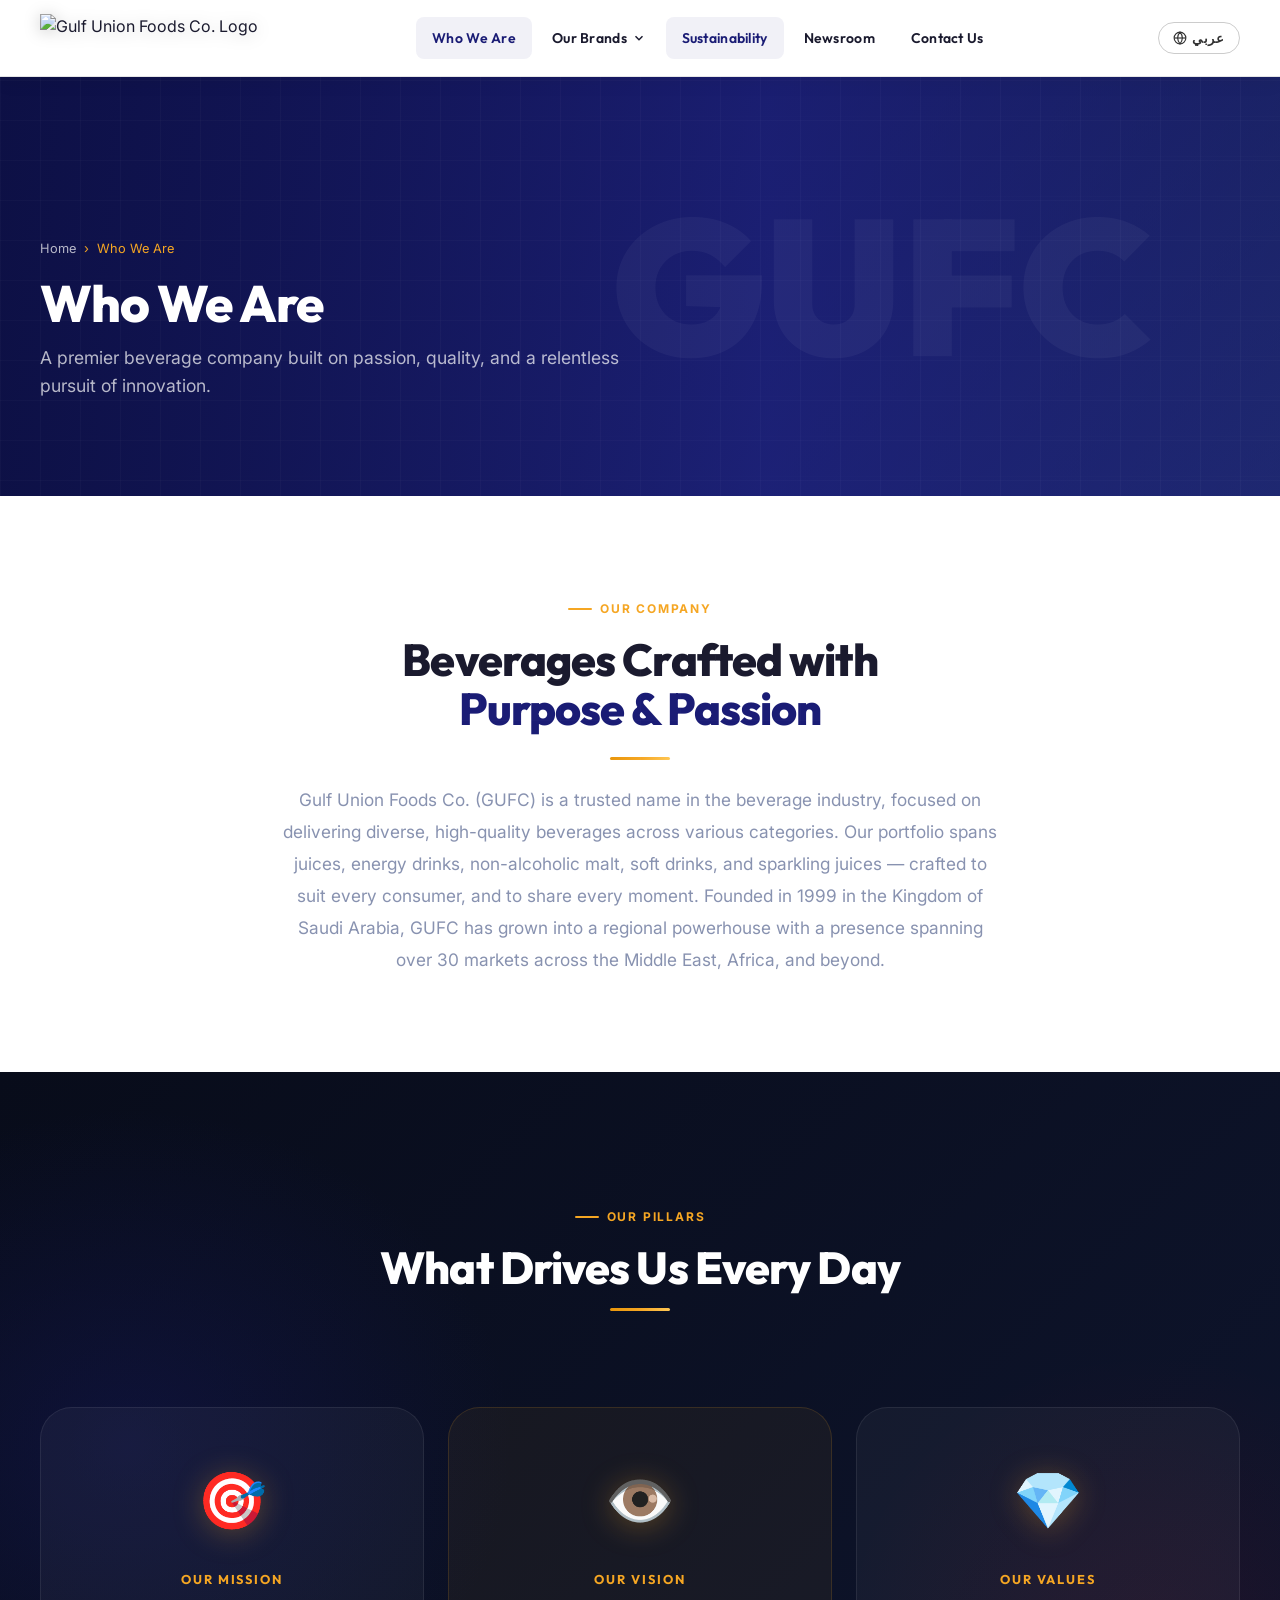
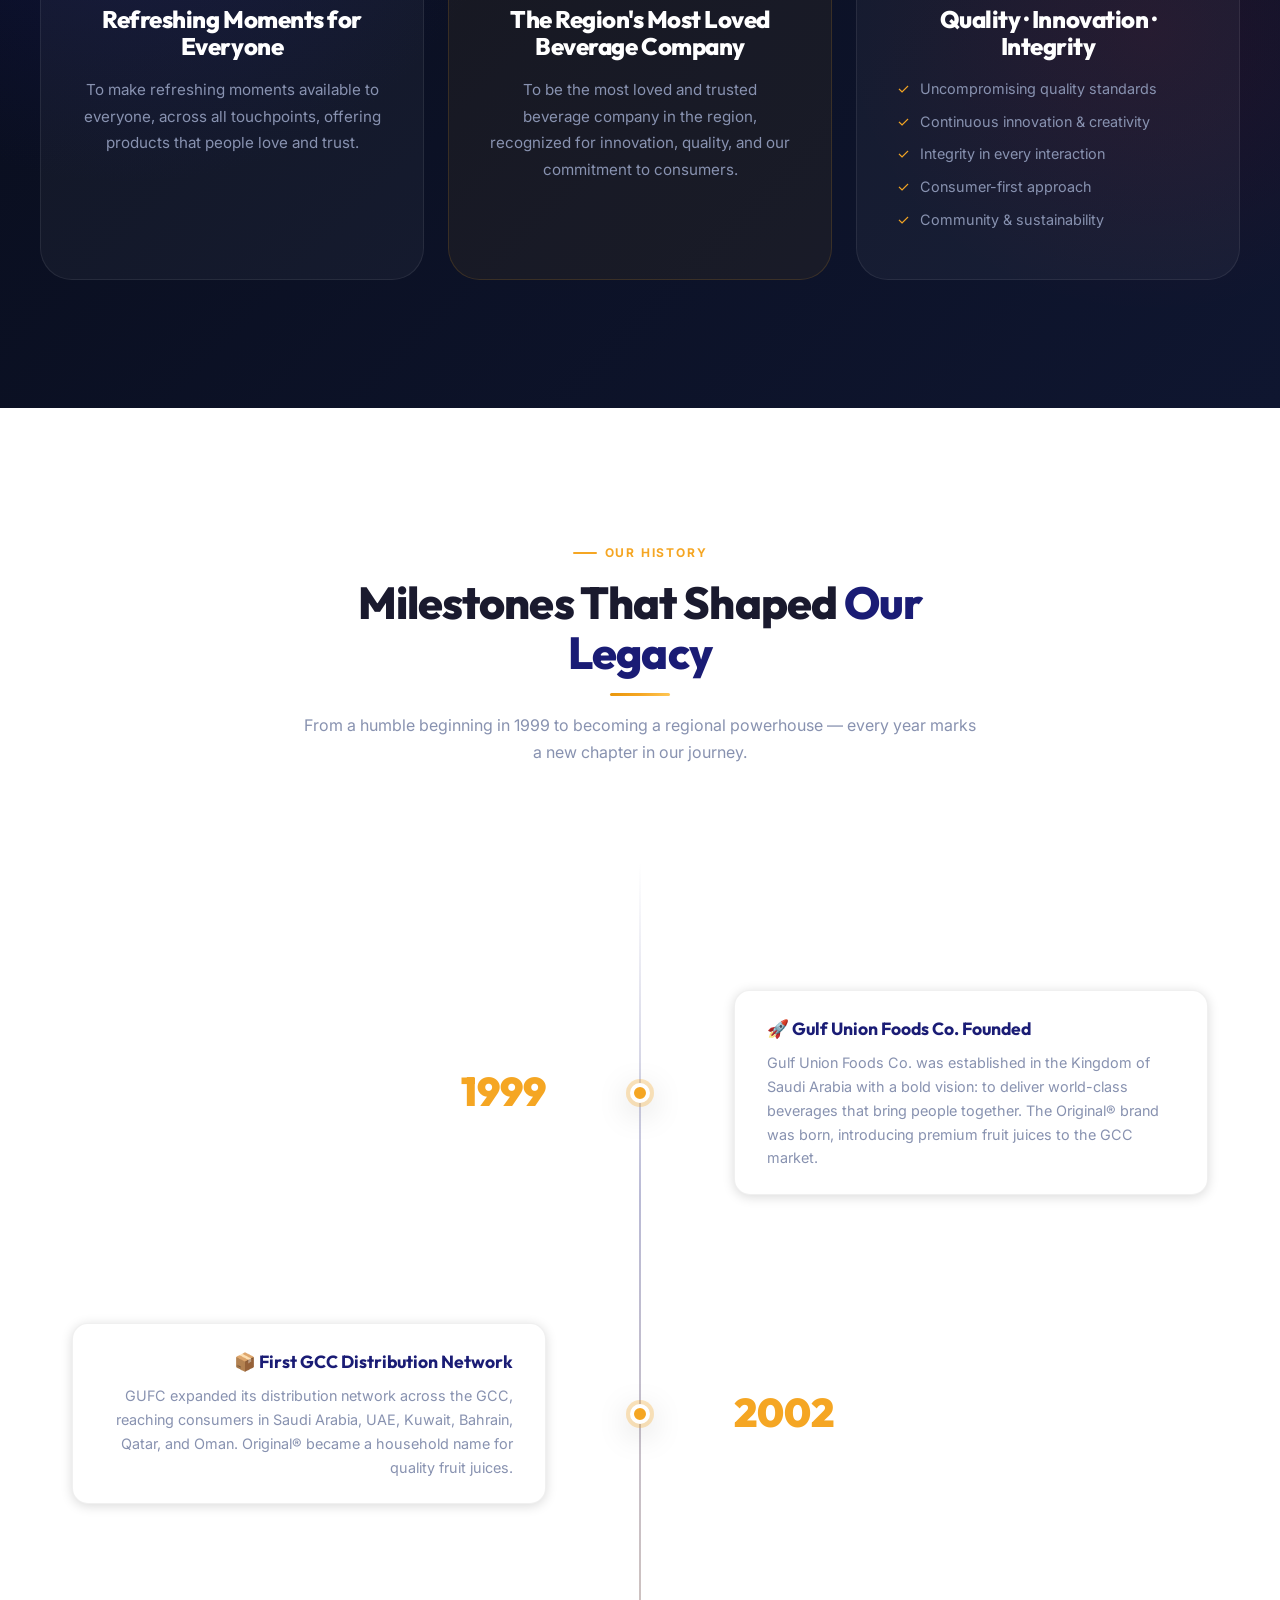
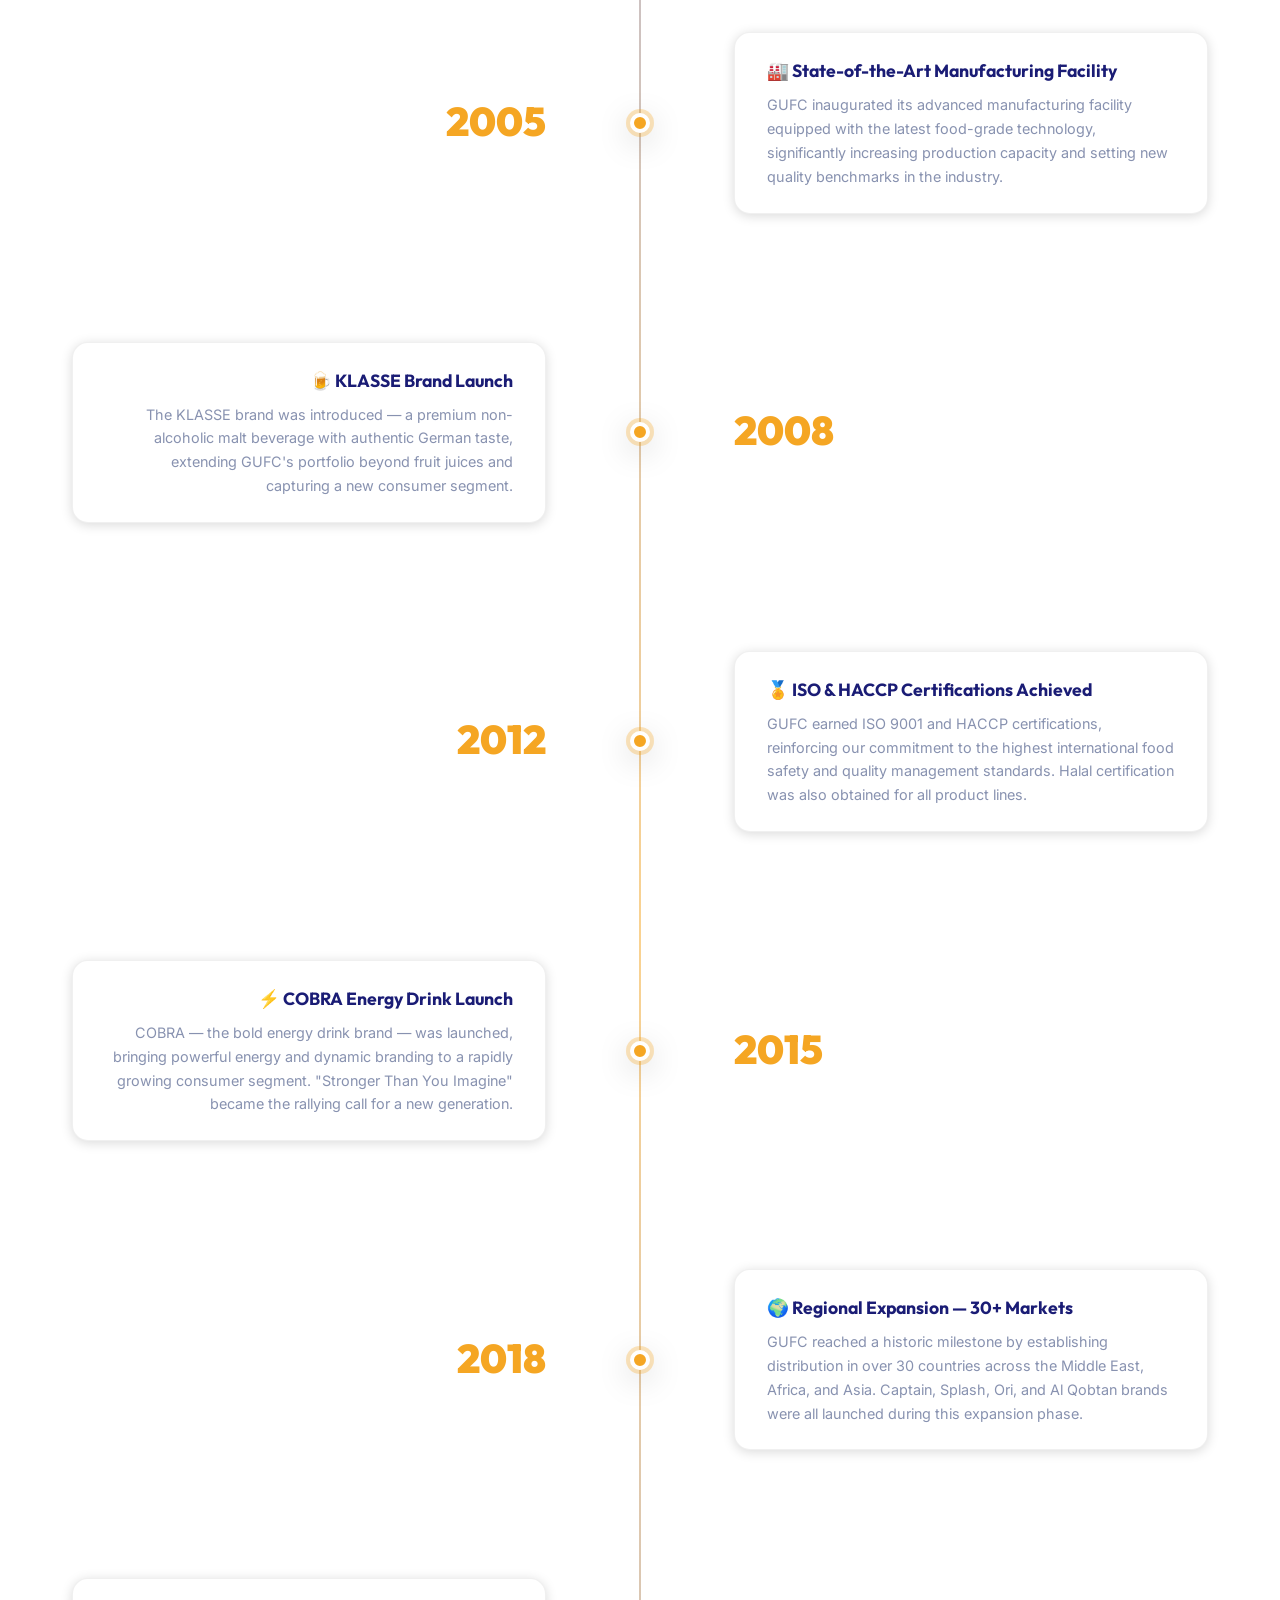
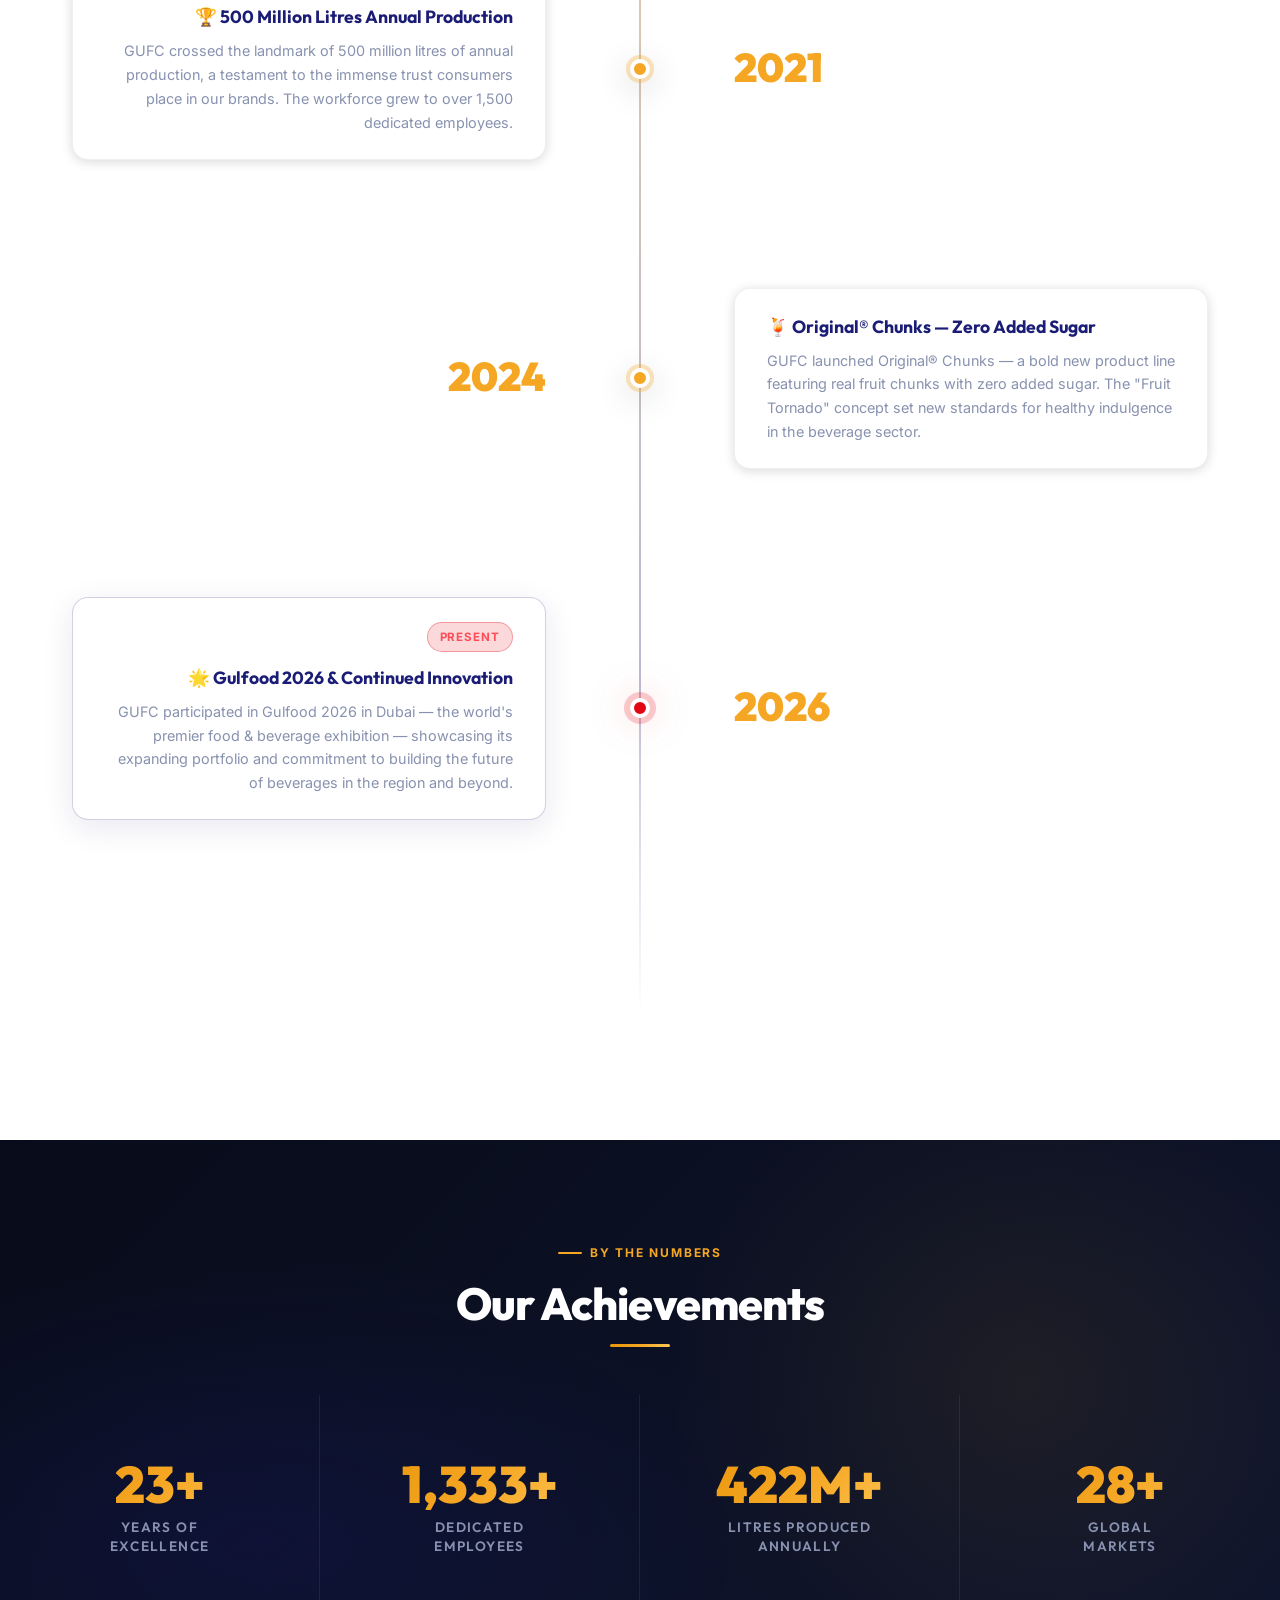
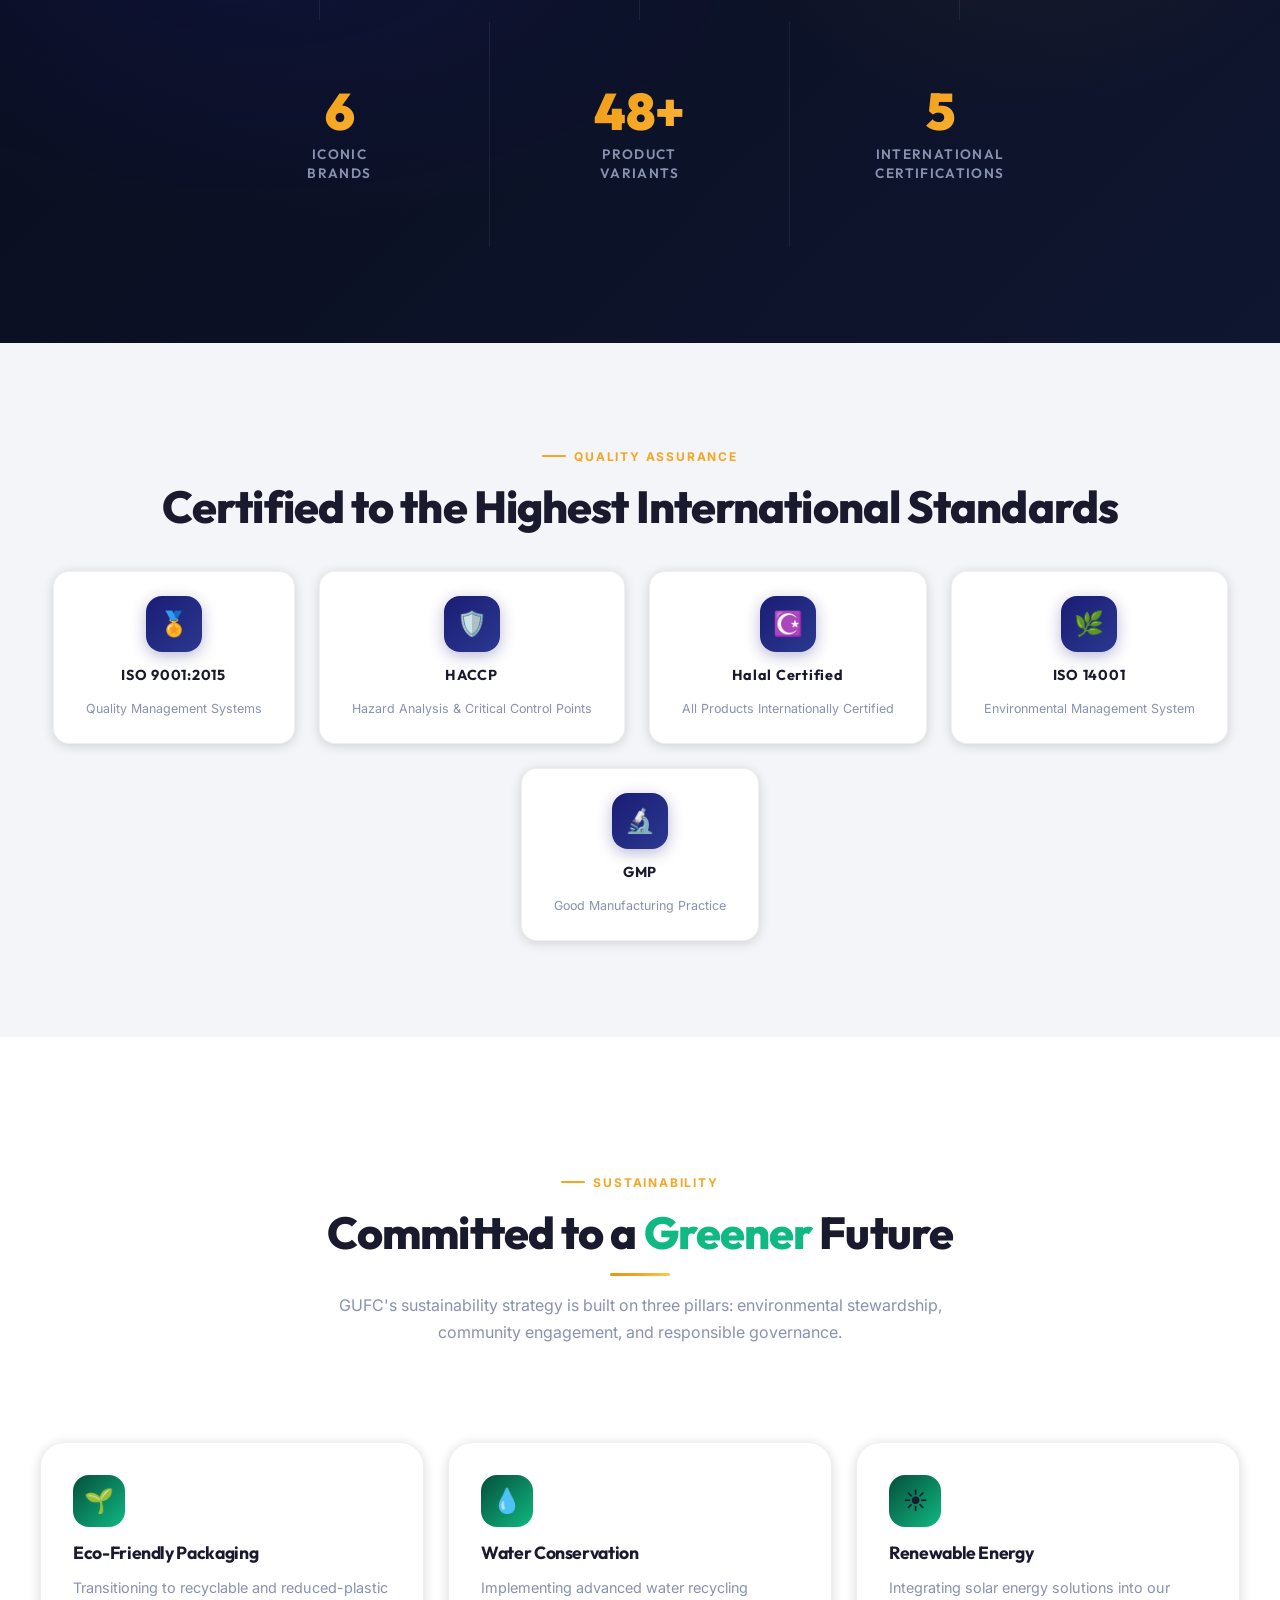
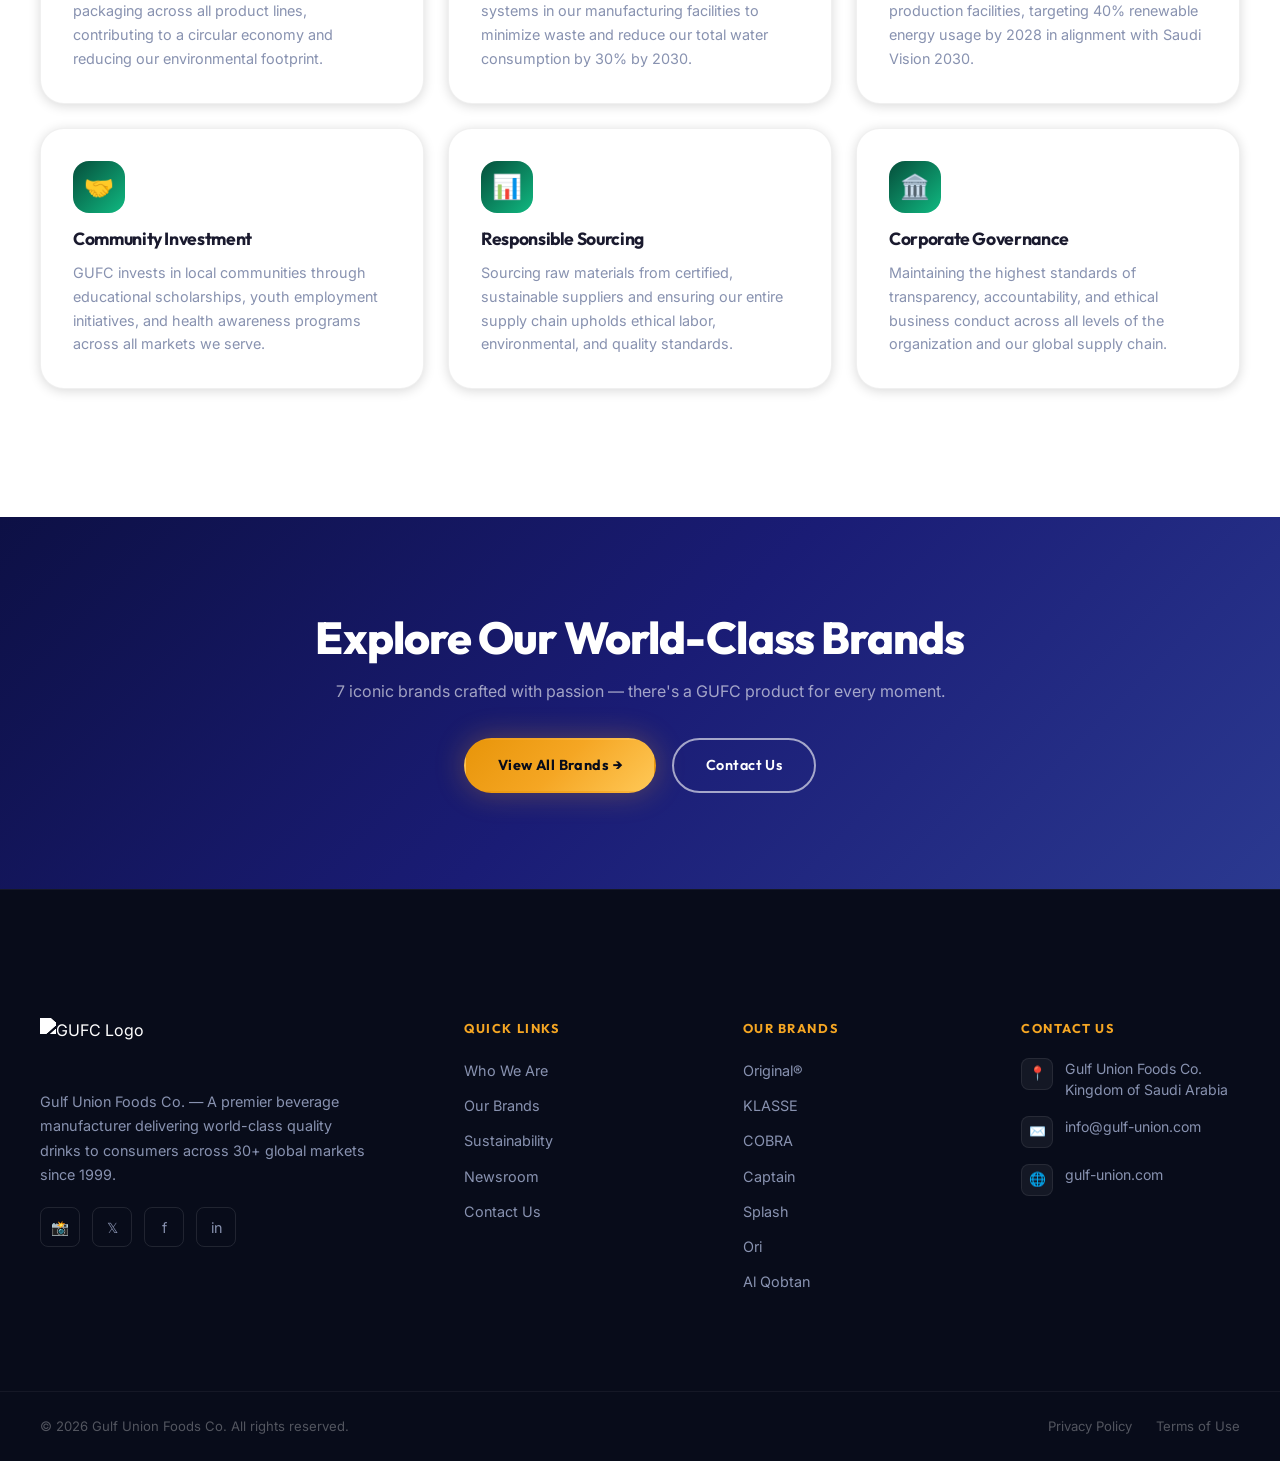
==== about.html @ 8e314ae6 "Initial commit: GUFC Website base" ====
<!DOCTYPE html>
<html lang="en" dir="ltr">
<head>
  <meta charset="UTF-8" />
  <meta name="viewport" content="width=device-width, initial-scale=1.0" />
  <title>Who We Are | Gulf Union Foods Co.</title>
  <meta name="description" content="Learn about Gulf Union Foods Co. — our mission, vision, values, history, and the milestones that shaped us into the premier beverage company we are today." />
  <meta property="og:title" content="Who We Are | Gulf Union Foods Co." />
  <meta property="og:image" content="https://gulf-union.com/images/logo.png" />
  <link rel="icon" href="https://gulf-union.com/images/fav.ico" />
  <link rel="stylesheet" href="styles.css" />
  <style>
    /* ── About-page specifics ── */
    .pillars-section {
      background: var(--g-dark);
      position: relative;
      overflow: hidden;
    }
    .pillars-section::before {
      content: '';
      position: absolute;
      inset: 0;
      background:
        radial-gradient(ellipse 50% 60% at 10% 40%, rgba(26,28,117,0.3) 0%, transparent 60%),
        radial-gradient(ellipse 40% 50% at 90% 60%, rgba(227,6,19,0.08) 0%, transparent 60%);
    }
    .pillars-cards {
      display: grid;
      grid-template-columns: repeat(3, 1fr);
      gap: 1.5rem;
      position: relative;
      z-index: 1;
    }

    .pillar-card-large {
      border-radius: var(--r-xl);
      overflow: hidden;
      background: rgba(255,255,255,0.04);
      border: 1px solid rgba(255,255,255,0.08);
      padding: 3rem 2.5rem;
      text-align: center;
      transition: var(--t-base);
      position: relative;
    }
    .pillar-card-large::after {
      content: '';
      position: absolute;
      bottom: 0;
      left: 50%;
      transform: translateX(-50%);
      width: 0;
      height: 3px;
      background: var(--g-gold);
      transition: width 0.5s ease;
      border-radius: var(--r-full);
    }
    .pillar-card-large:hover::after { width: 80%; }
    .pillar-card-large:hover {
      background: rgba(255,255,255,0.07);
      transform: translateY(-8px);
      box-shadow: 0 30px 60px rgba(0,0,0,0.4);
    }
    .pillar-card-large .pillar-big-icon {
      font-size: 3.5rem;
      margin-bottom: 1.5rem;
      display: block;
      filter: drop-shadow(0 4px 15px rgba(245,166,35,0.3));
    }

    /* Sustainability */
    .sustainability-grid {
      display: grid;
      grid-template-columns: repeat(3, 1fr);
      gap: 1.5rem;
    }
    .sustain-card {
      background: var(--c-white);
      border-radius: var(--r-lg);
      padding: 2rem;
      border: 1px solid rgba(0,0,0,0.06);
      box-shadow: var(--shadow-sm);
      transition: var(--t-base);
    }
    .sustain-card:hover {
      transform: translateY(-4px);
      box-shadow: var(--shadow-md);
      border-color: rgba(16,185,129,0.2);
    }
    .sustain-icon {
      width: 52px;
      height: 52px;
      border-radius: var(--r-md);
      background: linear-gradient(135deg, #064e3b, #10b981);
      display: flex;
      align-items: center;
      justify-content: center;
      font-size: 1.5rem;
      margin-bottom: 1rem;
    }

    @media (max-width: 900px) {
      .pillars-cards            { grid-template-columns: 1fr; }
      .sustainability-grid      { grid-template-columns: 1fr 1fr; }
    }
    @media (max-width: 600px) {
      .sustainability-grid      { grid-template-columns: 1fr; }
    }
  </style>
</head>
<body>

<!-- ══════════════════════════════════════
     NAVBAR (light)
══════════════════════════════════════ -->
<nav class="navbar light-nav" role="navigation" aria-label="Main Navigation">
  <div class="navbar-inner">
    <a href="index.html" class="nav-logo">
      <img src="https://gulf-union.com/images/logo.png" alt="Gulf Union Foods Co. Logo" />
    </a>
    <ul class="nav-links">
      <li class="nav-item"><a href="about.html" class="nav-link active">Who We Are</a></li>
      <li class="nav-item">
        <a href="brands.html" class="nav-link">Our Brands
          <svg viewBox="0 0 24 24" fill="none" stroke="currentColor" stroke-width="2.5"><polyline points="6 9 12 15 18 9"/></svg>
        </a>
        <div class="nav-dropdown">
          <a href="original.html">Original®</a>
          <a href="brands.html#klasse">KLASSE</a>
          <a href="brands.html#cobra">COBRA</a>
          <a href="brands.html#captain">Captain</a>
          <a href="brands.html#splash">Splash</a>
          <a href="brands.html#ori">Ori</a>
          <a href="brands.html#alqobtan">Al Qobtan</a>
        </div>
      </li>
      <li class="nav-item"><a href="about.html#sustainability" class="nav-link">Sustainability</a></li>
      <li class="nav-item"><a href="index.html#newsroom" class="nav-link">Newsroom</a></li>
      <li class="nav-item"><a href="contact.html" class="nav-link">Contact Us</a></li>
    </ul>
    <div class="nav-actions">
      <button class="lang-toggle" style="border-color:rgba(0,0,0,0.2);color:#333;">
        <svg width="14" height="14" viewBox="0 0 24 24" fill="none" stroke="currentColor" stroke-width="2">
          <circle cx="12" cy="12" r="10"/><line x1="2" y1="12" x2="22" y2="12"/>
          <path d="M12 2a15.3 15.3 0 0 1 4 10 15.3 15.3 0 0 1-4 10 15.3 15.3 0 0 1-4-10 15.3 15.3 0 0 1 4-10z"/>
        </svg>
        عربي
      </button>
      <button class="hamburger" id="hamburger">
        <span></span><span></span><span></span>
      </button>
    </div>
  </div>
</nav>

<div class="mobile-overlay" id="mobile-overlay"></div>
<nav class="mobile-menu" id="mobile-menu">
  <a href="index.html" class="mobile-nav-link">Home</a>
  <a href="about.html" class="mobile-nav-link active">Who We Are</a>
  <a href="brands.html" class="mobile-nav-link">Our Brands</a>
  <div class="mobile-sub-links">
    <a href="original.html">Original®</a>
    <a href="brands.html#klasse">KLASSE</a>
    <a href="brands.html#cobra">COBRA</a>
    <a href="brands.html#captain">Captain</a>
    <a href="brands.html#splash">Splash</a>
  </div>
  <a href="about.html#sustainability" class="mobile-nav-link">Sustainability</a>
  <a href="index.html#newsroom" class="mobile-nav-link">Newsroom</a>
  <a href="contact.html" class="mobile-nav-link">Contact Us</a>
</nav>

<!-- ══════════════════════════════════════
     PAGE BANNER
══════════════════════════════════════ -->
<div class="page-banner" role="banner">
  <div class="page-banner-bg" style="background-image: linear-gradient(135deg, #0d1045 0%, #2b3990 100%); opacity:1;"></div>
  <div class="grid-overlay"></div>
  <div class="page-banner-overlay"></div>
  <div style="position:absolute;top:50%;right:10%;transform:translateY(-50%);font-size:12rem;opacity:0.04;pointer-events:none;font-family:'Outfit',sans-serif;font-weight:900;color:#fff;">GUFC</div>
  <div class="page-banner-content">
    <nav class="page-banner-breadcrumb" aria-label="Breadcrumb">
      <a href="index.html">Home</a>
      <span>›</span>
      <span>Who We Are</span>
    </nav>
    <h1 class="page-banner-title" data-en="Who We Are" data-ar="من نحن">Who We Are</h1>
    <p class="page-banner-sub">A premier beverage company built on passion, quality, and a relentless pursuit of innovation.</p>
  </div>
</div>

<!-- ══════════════════════════════════════
     INTRO PARAGRAPH
══════════════════════════════════════ -->
<section class="section-pad-sm">
  <div class="container" style="max-width:800px;text-align:center;">
    <div class="section-eyebrow reveal" style="justify-content:center;">Our Company</div>
    <h2 class="section-title reveal delay-1" style="margin-bottom:1.5rem;">Beverages Crafted with<br><span style="color:var(--c-blue);">Purpose & Passion</span></h2>
    <div class="divider-gold reveal delay-1"></div>
    <p class="reveal delay-2" style="font-size:1.08rem;color:var(--c-muted);line-height:1.85;margin-top:1.5rem;">
      Gulf Union Foods Co. (GUFC) is a trusted name in the beverage industry, focused on delivering diverse, high-quality beverages across various categories. Our portfolio spans juices, energy drinks, non-alcoholic malt, soft drinks, and sparkling juices — crafted to suit every consumer, and to share every moment. Founded in 1999 in the Kingdom of Saudi Arabia, GUFC has grown into a regional powerhouse with a presence spanning over 30 markets across the Middle East, Africa, and beyond.
    </p>
  </div>
</section>

<!-- ══════════════════════════════════════
     MISSION / VISION / VALUES PILLARS
══════════════════════════════════════ -->
<section class="pillars-section section-pad">
  <div class="container" style="position:relative;z-index:1;">
    <div class="section-header reveal">
      <div class="section-eyebrow" style="justify-content:center;">Our Pillars</div>
      <h2 class="section-title light">What Drives Us Every Day</h2>
      <div class="divider-gold"></div>
    </div>

    <div class="pillars-cards">
      <!-- Mission -->
      <div class="pillar-card-large reveal delay-1">
        <span class="pillar-big-icon">🎯</span>
        <div style="font-family:'Outfit',sans-serif;font-size:0.8rem;font-weight:700;letter-spacing:0.15em;text-transform:uppercase;color:var(--c-gold);margin-bottom:1rem;" data-en="OUR MISSION" data-ar="مهمتنا">OUR MISSION</div>
        <h3 style="font-family:'Outfit',sans-serif;font-size:1.5rem;font-weight:800;color:var(--c-white);margin-bottom:1rem;">Refreshing Moments for Everyone</h3>
        <p style="font-size:0.95rem;color:var(--c-muted);line-height:1.75;" data-en="To make refreshing moments available to everyone, across all touchpoints, offering products that people love and trust." data-ar="إتاحة اللحظات المنعشة للجميع، عبر جميع نقاط التواصل، وتقديم منتجات يحبها الناس ويثقون بها.">
          To make refreshing moments available to everyone, across all touchpoints, offering products that people love and trust.
        </p>
      </div>

      <!-- Vision -->
      <div class="pillar-card-large reveal delay-2" style="background:rgba(245,166,35,0.05);border-color:rgba(245,166,35,0.15);">
        <span class="pillar-big-icon">👁️</span>
        <div style="font-family:'Outfit',sans-serif;font-size:0.8rem;font-weight:700;letter-spacing:0.15em;text-transform:uppercase;color:var(--c-gold);margin-bottom:1rem;" data-en="OUR VISION" data-ar="رؤيتنا">OUR VISION</div>
        <h3 style="font-family:'Outfit',sans-serif;font-size:1.5rem;font-weight:800;color:var(--c-white);margin-bottom:1rem;">The Region's Most Loved Beverage Company</h3>
        <p style="font-size:0.95rem;color:var(--c-muted);line-height:1.75;" data-en="To be the most loved and trusted beverage company in the region, recognized for innovation, quality, and our commitment to consumers." data-ar="أن نكون شركة المشروبات الأكثر محبة وثقة في المنطقة، المعروفة بالابتكار والجودة والالتزام تجاه المستهلكين.">
          To be the most loved and trusted beverage company in the region, recognized for innovation, quality, and our commitment to consumers.
        </p>
      </div>

      <!-- Values -->
      <div class="pillar-card-large reveal delay-3">
        <span class="pillar-big-icon">💎</span>
        <div style="font-family:'Outfit',sans-serif;font-size:0.8rem;font-weight:700;letter-spacing:0.15em;text-transform:uppercase;color:var(--c-gold);margin-bottom:1rem;" data-en="OUR VALUES" data-ar="قيمنا">OUR VALUES</div>
        <h3 style="font-family:'Outfit',sans-serif;font-size:1.5rem;font-weight:800;color:var(--c-white);margin-bottom:1rem;">Quality · Innovation · Integrity</h3>
        <div style="display:flex;flex-direction:column;gap:0.6rem;text-align:left;margin-top:1rem;">
          <div style="display:flex;align-items:center;gap:0.6rem;font-size:0.9rem;color:var(--c-muted);">
            <span style="color:var(--c-gold);">✓</span> Uncompromising quality standards
          </div>
          <div style="display:flex;align-items:center;gap:0.6rem;font-size:0.9rem;color:var(--c-muted);">
            <span style="color:var(--c-gold);">✓</span> Continuous innovation & creativity
          </div>
          <div style="display:flex;align-items:center;gap:0.6rem;font-size:0.9rem;color:var(--c-muted);">
            <span style="color:var(--c-gold);">✓</span> Integrity in every interaction
          </div>
          <div style="display:flex;align-items:center;gap:0.6rem;font-size:0.9rem;color:var(--c-muted);">
            <span style="color:var(--c-gold);">✓</span> Consumer-first approach
          </div>
          <div style="display:flex;align-items:center;gap:0.6rem;font-size:0.9rem;color:var(--c-muted);">
            <span style="color:var(--c-gold);">✓</span> Community & sustainability
          </div>
        </div>
      </div>
    </div>
  </div>
</section>

<!-- ══════════════════════════════════════
     VERTICAL TIMELINE
══════════════════════════════════════ -->
<section class="section-pad" id="history">
  <div class="container">
    <div class="section-header reveal">
      <div class="section-eyebrow" style="justify-content:center;">Our History</div>
      <h2 class="section-title">Milestones That Shaped <span style="color:var(--c-blue);">Our Legacy</span></h2>
      <div class="divider-gold"></div>
      <p class="section-desc">From a humble beginning in 1999 to becoming a regional powerhouse — every year marks a new chapter in our journey.</p>
    </div>

    <div class="timeline">

      <!-- 1999 -->
      <div class="timeline-item reveal">
        <div class="timeline-left">
          <div class="timeline-year">1999</div>
        </div>
        <div class="timeline-center">
          <div class="timeline-node"></div>
        </div>
        <div class="timeline-right">
          <div class="timeline-card">
            <div class="timeline-title">🚀 Gulf Union Foods Co. Founded</div>
            <p class="timeline-text">Gulf Union Foods Co. was established in the Kingdom of Saudi Arabia with a bold vision: to deliver world-class beverages that bring people together. The Original® brand was born, introducing premium fruit juices to the GCC market.</p>
          </div>
        </div>
      </div>

      <!-- 2002 -->
      <div class="timeline-item reveal">
        <div class="timeline-left">
          <div class="timeline-year">2002</div>
        </div>
        <div class="timeline-center">
          <div class="timeline-node"></div>
        </div>
        <div class="timeline-right">
          <div class="timeline-card">
            <div class="timeline-title">📦 First GCC Distribution Network</div>
            <p class="timeline-text">GUFC expanded its distribution network across the GCC, reaching consumers in Saudi Arabia, UAE, Kuwait, Bahrain, Qatar, and Oman. Original® became a household name for quality fruit juices.</p>
          </div>
        </div>
      </div>

      <!-- 2005 -->
      <div class="timeline-item reveal">
        <div class="timeline-left">
          <div class="timeline-year">2005</div>
        </div>
        <div class="timeline-center">
          <div class="timeline-node"></div>
        </div>
        <div class="timeline-right">
          <div class="timeline-card">
            <div class="timeline-title">🏭 State-of-the-Art Manufacturing Facility</div>
            <p class="timeline-text">GUFC inaugurated its advanced manufacturing facility equipped with the latest food-grade technology, significantly increasing production capacity and setting new quality benchmarks in the industry.</p>
          </div>
        </div>
      </div>

      <!-- 2008 -->
      <div class="timeline-item reveal">
        <div class="timeline-left">
          <div class="timeline-year">2008</div>
        </div>
        <div class="timeline-center">
          <div class="timeline-node"></div>
        </div>
        <div class="timeline-right">
          <div class="timeline-card">
            <div class="timeline-title">🍺 KLASSE Brand Launch</div>
            <p class="timeline-text">The KLASSE brand was introduced — a premium non-alcoholic malt beverage with authentic German taste, extending GUFC's portfolio beyond fruit juices and capturing a new consumer segment.</p>
          </div>
        </div>
      </div>

      <!-- 2012 -->
      <div class="timeline-item reveal">
        <div class="timeline-left">
          <div class="timeline-year">2012</div>
        </div>
        <div class="timeline-center">
          <div class="timeline-node"></div>
        </div>
        <div class="timeline-right">
          <div class="timeline-card">
            <div class="timeline-title">🏅 ISO & HACCP Certifications Achieved</div>
            <p class="timeline-text">GUFC earned ISO 9001 and HACCP certifications, reinforcing our commitment to the highest international food safety and quality management standards. Halal certification was also obtained for all product lines.</p>
          </div>
        </div>
      </div>

      <!-- 2015 -->
      <div class="timeline-item reveal">
        <div class="timeline-left">
          <div class="timeline-year">2015</div>
        </div>
        <div class="timeline-center">
          <div class="timeline-node"></div>
        </div>
        <div class="timeline-right">
          <div class="timeline-card">
            <div class="timeline-title">⚡ COBRA Energy Drink Launch</div>
            <p class="timeline-text">COBRA — the bold energy drink brand — was launched, bringing powerful energy and dynamic branding to a rapidly growing consumer segment. "Stronger Than You Imagine" became the rallying call for a new generation.</p>
          </div>
        </div>
      </div>

      <!-- 2018 -->
      <div class="timeline-item reveal">
        <div class="timeline-left">
          <div class="timeline-year">2018</div>
        </div>
        <div class="timeline-center">
          <div class="timeline-node"></div>
        </div>
        <div class="timeline-right">
          <div class="timeline-card">
            <div class="timeline-title">🌍 Regional Expansion — 30+ Markets</div>
            <p class="timeline-text">GUFC reached a historic milestone by establishing distribution in over 30 countries across the Middle East, Africa, and Asia. Captain, Splash, Ori, and Al Qobtan brands were all launched during this expansion phase.</p>
          </div>
        </div>
      </div>

      <!-- 2021 -->
      <div class="timeline-item reveal">
        <div class="timeline-left">
          <div class="timeline-year">2021</div>
        </div>
        <div class="timeline-center">
          <div class="timeline-node"></div>
        </div>
        <div class="timeline-right">
          <div class="timeline-card">
            <div class="timeline-title">🏆 500 Million Litres Annual Production</div>
            <p class="timeline-text">GUFC crossed the landmark of 500 million litres of annual production, a testament to the immense trust consumers place in our brands. The workforce grew to over 1,500 dedicated employees.</p>
          </div>
        </div>
      </div>

      <!-- 2024 -->
      <div class="timeline-item reveal">
        <div class="timeline-left">
          <div class="timeline-year">2024</div>
        </div>
        <div class="timeline-center">
          <div class="timeline-node"></div>
        </div>
        <div class="timeline-right">
          <div class="timeline-card">
            <div class="timeline-title">🍹 Original® Chunks — Zero Added Sugar</div>
            <p class="timeline-text">GUFC launched Original® Chunks — a bold new product line featuring real fruit chunks with zero added sugar. The "Fruit Tornado" concept set new standards for healthy indulgence in the beverage sector.</p>
          </div>
        </div>
      </div>

      <!-- 2026 -->
      <div class="timeline-item reveal">
        <div class="timeline-left">
          <div class="timeline-year">2026</div>
        </div>
        <div class="timeline-center">
          <div class="timeline-node" style="background:var(--c-red);box-shadow: 0 0 0 6px rgba(227,6,19,0.2), var(--shadow-glow-red);"></div>
        </div>
        <div class="timeline-right">
          <div class="timeline-card" style="border-color:rgba(26,28,117,0.2);box-shadow:0 8px 30px rgba(26,28,117,0.1);">
            <div class="badge badge-red" style="margin-bottom:0.75rem;">Present</div>
            <div class="timeline-title">🌟 Gulfood 2026 & Continued Innovation</div>
            <p class="timeline-text">GUFC participated in Gulfood 2026 in Dubai — the world's premier food & beverage exhibition — showcasing its expanding portfolio and commitment to building the future of beverages in the region and beyond.</p>
          </div>
        </div>
      </div>

    </div>
  </div>
</section>

<!-- ══════════════════════════════════════
     ACHIEVEMENTS COUNTER
══════════════════════════════════════ -->
<section class="achievements-section section-pad-sm" aria-label="GUFC Achievements">
  <div class="container" style="position:relative;z-index:1;text-align:center;margin-bottom:3rem;">
    <div class="section-eyebrow reveal" style="justify-content:center;">By The Numbers</div>
    <h2 class="section-title light reveal delay-1">Our Achievements</h2>
    <div class="divider-gold reveal"></div>
  </div>
  <div class="achievements-grid" style="position:relative;z-index:1;">
    <div class="achievement-item reveal delay-1">
      <div class="achievement-num">
        <span data-counter="26" data-suffix="+" data-duration="2000">0</span>
      </div>
      <div class="achievement-label">Years of<br>Excellence</div>
    </div>
    <div class="achievement-item reveal delay-2">
      <div class="achievement-num">
        <span data-counter="1500" data-suffix="+" data-duration="2200">0</span>
      </div>
      <div class="achievement-label">Dedicated<br>Employees</div>
    </div>
    <div class="achievement-item reveal delay-3">
      <div class="achievement-num">
        <span data-counter="500" data-suffix="M+" data-duration="2500">0</span>
      </div>
      <div class="achievement-label">Litres Produced<br>Annually</div>
    </div>
    <div class="achievement-item reveal delay-4">
      <div class="achievement-num">
        <span data-counter="30" data-suffix="+" data-duration="1800">0</span>
      </div>
      <div class="achievement-label">Global<br>Markets</div>
    </div>
  </div>
  <!-- Extra stats row -->
  <div style="display:grid;grid-template-columns:repeat(3,1fr);max-width:900px;margin:0 auto;margin-top:2px;position:relative;z-index:1;">
    <div class="achievement-item reveal delay-1">
      <div class="achievement-num">
        <span data-counter="7" data-suffix="" data-duration="1000">0</span>
      </div>
      <div class="achievement-label">Iconic<br>Brands</div>
    </div>
    <div class="achievement-item reveal delay-2">
      <div class="achievement-num">
        <span data-counter="50" data-suffix="+" data-duration="1600">0</span>
      </div>
      <div class="achievement-label">Product<br>Variants</div>
    </div>
    <div class="achievement-item reveal delay-3">
      <div class="achievement-num">
        <span data-counter="5" data-suffix="" data-duration="800">0</span>
      </div>
      <div class="achievement-label">International<br>Certifications</div>
    </div>
  </div>
</section>

<!-- ══════════════════════════════════════
     CERTIFICATIONS
══════════════════════════════════════ -->
<section class="section-pad-sm" style="background:var(--c-off-white);">
  <div class="container text-center">
    <div class="section-eyebrow reveal" style="justify-content:center;">Quality Assurance</div>
    <h2 class="section-title reveal delay-1" style="margin-bottom:2.5rem;">Certified to the Highest International Standards</h2>
    <div class="cert-grid">
      <div class="cert-card reveal delay-1">
        <div class="cert-icon">🏅</div>
        <div class="cert-name">ISO 9001:2015</div>
        <div class="cert-desc">Quality Management Systems</div>
      </div>
      <div class="cert-card reveal delay-2">
        <div class="cert-icon">🛡️</div>
        <div class="cert-name">HACCP</div>
        <div class="cert-desc">Hazard Analysis & Critical Control Points</div>
      </div>
      <div class="cert-card reveal delay-3">
        <div class="cert-icon">☪️</div>
        <div class="cert-name">Halal Certified</div>
        <div class="cert-desc">All Products Internationally Certified</div>
      </div>
      <div class="cert-card reveal delay-4">
        <div class="cert-icon">🌿</div>
        <div class="cert-name">ISO 14001</div>
        <div class="cert-desc">Environmental Management System</div>
      </div>
      <div class="cert-card reveal delay-5">
        <div class="cert-icon">🔬</div>
        <div class="cert-name">GMP</div>
        <div class="cert-desc">Good Manufacturing Practice</div>
      </div>
    </div>
  </div>
</section>

<!-- ══════════════════════════════════════
     SUSTAINABILITY
══════════════════════════════════════ -->
<section class="section-pad" id="sustainability">
  <div class="container">
    <div class="section-header reveal">
      <div class="section-eyebrow" style="justify-content:center;">Sustainability</div>
      <h2 class="section-title">Committed to a <span style="color:#10b981;">Greener</span> Future</h2>
      <div class="divider-gold"></div>
      <p class="section-desc">GUFC's sustainability strategy is built on three pillars: environmental stewardship, community engagement, and responsible governance.</p>
    </div>

    <div class="sustainability-grid">
      <div class="sustain-card reveal delay-1">
        <div class="sustain-icon">🌱</div>
        <h3 style="font-family:'Outfit',sans-serif;font-size:1.1rem;font-weight:700;margin-bottom:0.75rem;">Eco-Friendly Packaging</h3>
        <p style="font-size:0.9rem;color:var(--c-muted);line-height:1.65;">Transitioning to recyclable and reduced-plastic packaging across all product lines, contributing to a circular economy and reducing our environmental footprint.</p>
      </div>
      <div class="sustain-card reveal delay-2">
        <div class="sustain-icon">💧</div>
        <h3 style="font-family:'Outfit',sans-serif;font-size:1.1rem;font-weight:700;margin-bottom:0.75rem;">Water Conservation</h3>
        <p style="font-size:0.9rem;color:var(--c-muted);line-height:1.65;">Implementing advanced water recycling systems in our manufacturing facilities to minimize waste and reduce our total water consumption by 30% by 2030.</p>
      </div>
      <div class="sustain-card reveal delay-3">
        <div class="sustain-icon">☀️</div>
        <h3 style="font-family:'Outfit',sans-serif;font-size:1.1rem;font-weight:700;margin-bottom:0.75rem;">Renewable Energy</h3>
        <p style="font-size:0.9rem;color:var(--c-muted);line-height:1.65;">Integrating solar energy solutions into our production facilities, targeting 40% renewable energy usage by 2028 in alignment with Saudi Vision 2030.</p>
      </div>
      <div class="sustain-card reveal delay-4">
        <div class="sustain-icon">🤝</div>
        <h3 style="font-family:'Outfit',sans-serif;font-size:1.1rem;font-weight:700;margin-bottom:0.75rem;">Community Investment</h3>
        <p style="font-size:0.9rem;color:var(--c-muted);line-height:1.65;">GUFC invests in local communities through educational scholarships, youth employment initiatives, and health awareness programs across all markets we serve.</p>
      </div>
      <div class="sustain-card reveal delay-5">
        <div class="sustain-icon">📊</div>
        <h3 style="font-family:'Outfit',sans-serif;font-size:1.1rem;font-weight:700;margin-bottom:0.75rem;">Responsible Sourcing</h3>
        <p style="font-size:0.9rem;color:var(--c-muted);line-height:1.65;">Sourcing raw materials from certified, sustainable suppliers and ensuring our entire supply chain upholds ethical labor, environmental, and quality standards.</p>
      </div>
      <div class="sustain-card reveal delay-6">
        <div class="sustain-icon">🏛️</div>
        <h3 style="font-family:'Outfit',sans-serif;font-size:1.1rem;font-weight:700;margin-bottom:0.75rem;">Corporate Governance</h3>
        <p style="font-size:0.9rem;color:var(--c-muted);line-height:1.65;">Maintaining the highest standards of transparency, accountability, and ethical business conduct across all levels of the organization and our global supply chain.</p>
      </div>
    </div>
  </div>
</section>

<!-- ══════════════════════════════════════
     CTA STRIP
══════════════════════════════════════ -->
<section style="background:var(--g-hero);padding:var(--sp-2xl) 0;text-align:center;">
  <div class="container">
    <div class="grid-overlay"></div>
    <div style="position:relative;z-index:1;">
      <h2 class="section-title light reveal" style="margin-bottom:1rem;">Explore Our World-Class Brands</h2>
      <p class="section-desc light reveal delay-1" style="margin-bottom:2rem;">7 iconic brands crafted with passion — there's a GUFC product for every moment.</p>
      <div class="reveal delay-2" style="display:flex;gap:1rem;justify-content:center;flex-wrap:wrap;">
        <a href="brands.html" class="btn btn-gold">View All Brands →</a>
        <a href="contact.html" class="btn btn-outline-white">Contact Us</a>
      </div>
    </div>
  </div>
</section>

<!-- ══════════════════════════════════════
     FOOTER
══════════════════════════════════════ -->
<footer class="footer">
  <div class="footer-main">
    <div class="container">
      <div class="footer-grid">
        <div>
          <img src="https://gulf-union.com/images/logo.png" alt="GUFC Logo" style="height:52px;margin-bottom:1rem;filter:brightness(10);" />
          <p class="footer-brand-desc">Gulf Union Foods Co. — A premier beverage manufacturer delivering world-class quality drinks to consumers across 30+ global markets since 1999.</p>
          <div class="footer-socials">
            <a href="https://www.instagram.com/gulfunionfoods/" class="social-icon" aria-label="Instagram" target="_blank">📸</a>
            <a href="https://twitter.com/GulfUnionFoods" class="social-icon" aria-label="Twitter" target="_blank">𝕏</a>
            <a href="https://www.facebook.com/GulfUnionFoods" class="social-icon" aria-label="Facebook" target="_blank">f</a>
            <a href="https://www.linkedin.com/company/gulf-union-foods-co" class="social-icon" aria-label="LinkedIn" target="_blank">in</a>
          </div>
        </div>
        <div>
          <div class="footer-heading">Quick Links</div>
          <ul class="footer-links">
            <li><a href="about.html">Who We Are</a></li>
            <li><a href="brands.html">Our Brands</a></li>
            <li><a href="about.html#sustainability">Sustainability</a></li>
            <li><a href="index.html#newsroom">Newsroom</a></li>
            <li><a href="contact.html">Contact Us</a></li>
          </ul>
        </div>
        <div>
          <div class="footer-heading">Our Brands</div>
          <ul class="footer-links">
            <li><a href="original.html">Original®</a></li>
            <li><a href="brands.html#klasse">KLASSE</a></li>
            <li><a href="brands.html#cobra">COBRA</a></li>
            <li><a href="brands.html#captain">Captain</a></li>
            <li><a href="brands.html#splash">Splash</a></li>
            <li><a href="brands.html#ori">Ori</a></li>
            <li><a href="brands.html#alqobtan">Al Qobtan</a></li>
          </ul>
        </div>
        <div>
          <div class="footer-heading">Contact Us</div>
          <div class="footer-contact-item">
            <div class="footer-contact-icon">📍</div>
            <div class="footer-contact-text">Gulf Union Foods Co.<br>Kingdom of Saudi Arabia</div>
          </div>
          <div class="footer-contact-item">
            <div class="footer-contact-icon">✉️</div>
            <div class="footer-contact-text"><a href="mailto:info@gulf-union.com">info@gulf-union.com</a></div>
          </div>
          <div class="footer-contact-item">
            <div class="footer-contact-icon">🌐</div>
            <div class="footer-contact-text"><a href="https://gulf-union.com" target="_blank">gulf-union.com</a></div>
          </div>
        </div>
      </div>
    </div>
  </div>
  <div class="footer-bottom">
    <div class="container" style="display:flex;align-items:center;justify-content:space-between;flex-wrap:wrap;gap:1rem;">
      <p class="footer-copy">© 2026 Gulf Union Foods Co. All rights reserved.</p>
      <div class="footer-bottom-links">
        <a href="#">Privacy Policy</a>
        <a href="#">Terms of Use</a>
      </div>
    </div>
  </div>
</footer>

<script src="main.js"></script>
</body>
</html>
---- styles.css ----
/* ============================================================
   GUFC — Gulf Union Foods Co. | Global Design System
   ============================================================ */

/* --- Google Fonts --- */
@import url('https://fonts.googleapis.com/css2?family=Outfit:wght@200;300;400;500;600;700;800;900&family=Inter:wght@300;400;500;600;700&family=Tajawal:wght@200;300;400;500;700;800;900&family=Noto+Sans+Arabic:wght@300;400;500;600;700&display=swap');

/* --- CSS Custom Properties --- */
:root {
  /* Brand Colors */
  --c-navy:        #0d1045;
  --c-blue:        #1a1c75;
  --c-blue-mid:    #2b3990;
  --c-blue-light:  #3d52c4;
  --c-red:         #e30613;
  --c-red-dark:    #b8040f;
  --c-gold:        #f5a623;
  --c-gold-light:  #ffc857;
  --c-amber:       #f78d00;

  /* Neutrals */
  --c-dark:        #080c1a;
  --c-dark-2:      #0f1630;
  --c-dark-3:      #1a2040;
  --c-surface:     #141932;
  --c-border:      rgba(255,255,255,0.08);
  --c-white:       #ffffff;
  --c-off-white:   #f4f5f8;
  --c-muted:       #8892b0;
  --c-text:        #1a1a2e;

  /* Gradients */
  --g-hero:        linear-gradient(135deg, #0d1045 0%, #1a1c75 50%, #2b3990 100%);
  --g-dark:        linear-gradient(135deg, #080c1a 0%, #0f1630 100%);
  --g-red:         linear-gradient(135deg, #b8040f 0%, #e30613 100%);
  --g-gold:        linear-gradient(135deg, #e8950a 0%, #f5a623 50%, #ffc857 100%);
  --g-glass:       linear-gradient(135deg, rgba(255,255,255,0.12) 0%, rgba(255,255,255,0.04) 100%);
  --g-overlay:     linear-gradient(to bottom, rgba(8,12,26,0) 0%, rgba(8,12,26,0.85) 100%);

  /* Spacing */
  --sp-xs:  0.5rem;
  --sp-sm:  1rem;
  --sp-md:  1.5rem;
  --sp-lg:  2.5rem;
  --sp-xl:  4rem;
  --sp-2xl: 6rem;
  --sp-3xl: 8rem;

  /* Radius */
  --r-sm:  8px;
  --r-md:  16px;
  --r-lg:  24px;
  --r-xl:  32px;
  --r-full: 9999px;

  /* Shadows */
  --shadow-sm:  0 2px 12px rgba(0,0,0,0.15);
  --shadow-md:  0 8px 32px rgba(0,0,0,0.25);
  --shadow-lg:  0 20px 60px rgba(0,0,0,0.35);
  --shadow-glow-blue: 0 0 40px rgba(26,28,117,0.4);
  --shadow-glow-red:  0 0 40px rgba(227,6,19,0.35);
  --shadow-glow-gold: 0 0 30px rgba(245,166,35,0.3);

  /* Transitions */
  --t-fast:   0.15s ease;
  --t-base:   0.3s cubic-bezier(0.4, 0, 0.2, 1);
  --t-slow:   0.6s cubic-bezier(0.4, 0, 0.2, 1);
  --t-spring: 0.5s cubic-bezier(0.34, 1.56, 0.64, 1);
}

/* --- Reset & Base --- */
*, *::before, *::after {
  box-sizing: border-box;
  margin: 0;
  padding: 0;
}

html {
  scroll-behavior: smooth;
  font-size: 16px;
}

body {
  font-family: 'Inter', sans-serif;
  background-color: var(--c-white);
  color: var(--c-text);
  line-height: 1.6;
  overflow-x: hidden;
  -webkit-font-smoothing: antialiased;
}

/* RTL support */
[dir="rtl"] body {
  font-family: 'Tajawal', 'Noto Sans Arabic', sans-serif;
}

img { max-width: 100%; height: auto; display: block; }
a { text-decoration: none; color: inherit; }
button { cursor: pointer; border: none; background: none; font-family: inherit; }
ul { list-style: none; }

/* --- Typography Scale --- */
.font-display { font-family: 'Outfit', sans-serif; }

h1, h2, h3, h4, h5, h6 {
  font-family: 'Outfit', sans-serif;
  font-weight: 700;
  line-height: 1.15;
  letter-spacing: -0.02em;
}

.text-xs   { font-size: 0.75rem; }
.text-sm   { font-size: 0.875rem; }
.text-base { font-size: 1rem; }
.text-lg   { font-size: 1.125rem; }
.text-xl   { font-size: 1.25rem; }
.text-2xl  { font-size: 1.5rem; }
.text-3xl  { font-size: 1.875rem; }
.text-4xl  { font-size: 2.25rem; }
.text-5xl  { font-size: 3rem; }
.text-6xl  { font-size: 3.75rem; }
.text-7xl  { font-size: 4.5rem; }

/* --- Utilities --- */
.container {
  width: 100%;
  max-width: 1280px;
  margin: 0 auto;
  padding: 0 var(--sp-lg);
}

.container-wide {
  width: 100%;
  max-width: 1440px;
  margin: 0 auto;
  padding: 0 var(--sp-lg);
}

.section-pad { padding: var(--sp-3xl) 0; }
.section-pad-sm { padding: var(--sp-2xl) 0; }

.text-center { text-align: center; }
.text-left   { text-align: left; }
.text-right  { text-align: right; }

.flex       { display: flex; }
.flex-col   { flex-direction: column; }
.items-center { align-items: center; }
.justify-center { justify-content: center; }
.justify-between { justify-content: space-between; }
.gap-sm     { gap: var(--sp-sm); }
.gap-md     { gap: var(--sp-md); }
.gap-lg     { gap: var(--sp-lg); }

.grid      { display: grid; }

.relative  { position: relative; }
.overflow-hidden { overflow: hidden; }

/* --- Section Label --- */
.section-eyebrow {
  display: inline-flex;
  align-items: center;
  gap: 0.5rem;
  font-size: 0.75rem;
  font-weight: 700;
  letter-spacing: 0.15em;
  text-transform: uppercase;
  color: var(--c-gold);
  margin-bottom: 1rem;
}

.section-eyebrow::before {
  content: '';
  display: block;
  width: 24px;
  height: 2px;
  background: var(--c-gold);
  border-radius: 2px;
}

/* --- Buttons --- */
.btn {
  display: inline-flex;
  align-items: center;
  gap: 0.5rem;
  padding: 0.875rem 2rem;
  border-radius: var(--r-full);
  font-family: 'Outfit', sans-serif;
  font-weight: 600;
  font-size: 0.9rem;
  letter-spacing: 0.03em;
  transition: var(--t-base);
  cursor: pointer;
  border: 2px solid transparent;
  white-space: nowrap;
}

.btn-primary {
  background: var(--g-red);
  color: var(--c-white);
  box-shadow: 0 4px 20px rgba(227,6,19,0.3);
}

.btn-primary:hover {
  transform: translateY(-2px);
  box-shadow: 0 8px 30px rgba(227,6,19,0.45);
}

.btn-secondary {
  background: transparent;
  color: var(--c-white);
  border-color: rgba(255,255,255,0.4);
  backdrop-filter: blur(8px);
}

.btn-secondary:hover {
  background: rgba(255,255,255,0.12);
  border-color: rgba(255,255,255,0.7);
  transform: translateY(-2px);
}

.btn-blue {
  background: var(--c-blue);
  color: var(--c-white);
  box-shadow: 0 4px 20px rgba(26,28,117,0.3);
}

.btn-blue:hover {
  background: var(--c-blue-mid);
  transform: translateY(-2px);
  box-shadow: 0 8px 30px rgba(26,28,117,0.45);
}

.btn-gold {
  background: var(--g-gold);
  color: var(--c-dark);
  font-weight: 700;
  box-shadow: var(--shadow-glow-gold);
}

.btn-gold:hover {
  transform: translateY(-2px);
  box-shadow: 0 8px 30px rgba(245,166,35,0.5);
}

.btn-outline-white {
  border: 2px solid rgba(255,255,255,0.6);
  color: var(--c-white);
  background: transparent;
}

.btn-outline-white:hover {
  background: var(--c-white);
  color: var(--c-blue);
}

.btn svg, .btn .btn-icon { width: 18px; height: 18px; }

/* --- Cards --- */
.card {
  background: var(--c-white);
  border-radius: var(--r-lg);
  overflow: hidden;
  box-shadow: var(--shadow-md);
  transition: var(--t-base);
}

.card:hover {
  transform: translateY(-6px);
  box-shadow: var(--shadow-lg);
}

.card-dark {
  background: var(--c-surface);
  border: 1px solid var(--c-border);
  color: var(--c-white);
}

.card-glass {
  background: var(--g-glass);
  border: 1px solid var(--c-border);
  backdrop-filter: blur(20px);
  -webkit-backdrop-filter: blur(20px);
  color: var(--c-white);
}

/* --- Badge --- */
.badge {
  display: inline-flex;
  align-items: center;
  padding: 0.3rem 0.75rem;
  border-radius: var(--r-full);
  font-size: 0.72rem;
  font-weight: 700;
  letter-spacing: 0.08em;
  text-transform: uppercase;
}

.badge-red   { background: rgba(227,6,19,0.15);   color: #ff4d57; border: 1px solid rgba(227,6,19,0.3); }
.badge-blue  { background: rgba(26,28,117,0.15);  color: #7b8cf5; border: 1px solid rgba(26,28,117,0.3); }
.badge-gold  { background: rgba(245,166,35,0.15); color: #f5a623; border: 1px solid rgba(245,166,35,0.3); }
.badge-green { background: rgba(16,185,129,0.15); color: #34d399; border: 1px solid rgba(16,185,129,0.3); }

/* ============================================================
   NAVIGATION
   ============================================================ */
.navbar {
  position: fixed;
  top: 0;
  left: 0;
  right: 0;
  z-index: 1000;
  padding: 0 var(--sp-lg);
  transition: all 0.4s cubic-bezier(0.4, 0, 0.2, 1);
}

.navbar.transparent {
  background: transparent;
}

.navbar.scrolled {
  background: rgba(8, 12, 26, 0.92);
  backdrop-filter: blur(20px);
  -webkit-backdrop-filter: blur(20px);
  border-bottom: 1px solid var(--c-border);
  box-shadow: 0 4px 30px rgba(0,0,0,0.3);
}

.navbar.light-nav {
  background: var(--c-white);
  border-bottom: 1px solid rgba(0,0,0,0.08);
  box-shadow: 0 2px 20px rgba(0,0,0,0.08);
}

.navbar.light-nav.scrolled {
  background: rgba(255,255,255,0.95);
}

.navbar-inner {
  display: flex;
  align-items: center;
  justify-content: space-between;
  max-width: 1280px;
  margin: 0 auto;
  height: 76px;
}

/* Logo */
.nav-logo {
  display: flex;
  align-items: center;
  gap: 0.75rem;
  z-index: 10;
}

.nav-logo img {
  height: 48px;
  width: auto;
  filter: drop-shadow(0 2px 8px rgba(0,0,0,0.2));
  transition: var(--t-base);
}

.nav-logo img:hover { transform: scale(1.05); }

/* Desktop nav links */
.nav-links {
  display: flex;
  align-items: center;
  gap: 0.25rem;
}

.nav-item {
  position: relative;
}

.nav-link {
  display: flex;
  align-items: center;
  gap: 0.3rem;
  padding: 0.6rem 1rem;
  border-radius: var(--r-sm);
  font-family: 'Outfit', sans-serif;
  font-weight: 600;
  font-size: 0.875rem;
  letter-spacing: 0.02em;
  color: rgba(255,255,255,0.85);
  transition: var(--t-fast);
  white-space: nowrap;
}

.nav-link:hover,
.nav-link.active {
  color: var(--c-white);
  background: rgba(255,255,255,0.1);
}

.navbar.light-nav .nav-link {
  color: var(--c-text);
}

.navbar.light-nav .nav-link:hover,
.navbar.light-nav .nav-link.active {
  color: var(--c-blue);
  background: rgba(26,28,117,0.06);
}

.nav-link svg {
  width: 14px;
  height: 14px;
  transition: transform var(--t-fast);
}

.nav-item:hover .nav-link svg { transform: rotate(180deg); }

/* Dropdown */
.nav-dropdown {
  position: absolute;
  top: calc(100% + 8px);
  left: 50%;
  transform: translateX(-50%) translateY(-8px);
  min-width: 200px;
  background: rgba(8,12,26,0.95);
  backdrop-filter: blur(20px);
  border: 1px solid var(--c-border);
  border-radius: var(--r-md);
  padding: 0.5rem;
  opacity: 0;
  visibility: hidden;
  transition: all 0.25s cubic-bezier(0.4, 0, 0.2, 1);
  box-shadow: var(--shadow-lg);
}

.nav-item:hover .nav-dropdown {
  opacity: 1;
  visibility: visible;
  transform: translateX(-50%) translateY(0);
}

.nav-dropdown a {
  display: block;
  padding: 0.6rem 1rem;
  border-radius: var(--r-sm);
  font-size: 0.875rem;
  font-weight: 500;
  color: rgba(255,255,255,0.8);
  transition: var(--t-fast);
}

.nav-dropdown a:hover {
  background: rgba(255,255,255,0.1);
  color: var(--c-white);
  padding-left: 1.25rem;
}

/* Nav actions */
.nav-actions {
  display: flex;
  align-items: center;
  gap: 0.75rem;
}

.lang-toggle {
  display: flex;
  align-items: center;
  gap: 0.3rem;
  padding: 0.45rem 0.9rem;
  border-radius: var(--r-full);
  border: 1.5px solid rgba(255,255,255,0.3);
  color: rgba(255,255,255,0.85);
  font-family: 'Outfit', sans-serif;
  font-size: 0.8rem;
  font-weight: 600;
  letter-spacing: 0.05em;
  transition: var(--t-base);
  cursor: pointer;
  background: transparent;
}

.lang-toggle:hover {
  background: rgba(255,255,255,0.12);
  border-color: rgba(255,255,255,0.6);
  color: var(--c-white);
}

.navbar.light-nav .lang-toggle {
  border-color: rgba(0,0,0,0.2);
  color: var(--c-text);
}

.navbar.light-nav .lang-toggle:hover {
  background: rgba(26,28,117,0.06);
  border-color: var(--c-blue);
  color: var(--c-blue);
}

/* Hamburger */
.hamburger {
  display: none;
  flex-direction: column;
  justify-content: center;
  gap: 5px;
  width: 40px;
  height: 40px;
  padding: 8px;
  border-radius: var(--r-sm);
  cursor: pointer;
  transition: var(--t-base);
  background: rgba(255,255,255,0.1);
  border: 1px solid rgba(255,255,255,0.15);
}

.hamburger:hover { background: rgba(255,255,255,0.18); }

.hamburger span {
  display: block;
  height: 2px;
  background: var(--c-white);
  border-radius: 2px;
  transition: var(--t-base);
}

.hamburger.open span:nth-child(1) { transform: translateY(7px) rotate(45deg); }
.hamburger.open span:nth-child(2) { opacity: 0; transform: scaleX(0); }
.hamburger.open span:nth-child(3) { transform: translateY(-7px) rotate(-45deg); }

.navbar.light-nav .hamburger {
  background: rgba(0,0,0,0.05);
  border-color: rgba(0,0,0,0.1);
}

.navbar.light-nav .hamburger span { background: var(--c-text); }

/* Mobile drawer */
.mobile-menu {
  position: fixed;
  top: 0;
  right: -100%;
  width: min(400px, 90vw);
  height: 100vh;
  background: var(--c-dark-2);
  border-left: 1px solid var(--c-border);
  z-index: 999;
  display: flex;
  flex-direction: column;
  padding: 5rem 2rem 2rem;
  gap: 0.5rem;
  transition: right 0.4s cubic-bezier(0.4, 0, 0.2, 1);
  overflow-y: auto;
}

.mobile-menu.open { right: 0; }

.mobile-overlay {
  position: fixed;
  inset: 0;
  background: rgba(0,0,0,0.6);
  backdrop-filter: blur(4px);
  z-index: 998;
  opacity: 0;
  visibility: hidden;
  transition: var(--t-base);
}

.mobile-overlay.open { opacity: 1; visibility: visible; }

.mobile-nav-link {
  display: block;
  padding: 0.9rem 1rem;
  border-radius: var(--r-sm);
  font-family: 'Outfit', sans-serif;
  font-weight: 600;
  font-size: 1rem;
  color: rgba(255,255,255,0.85);
  border-bottom: 1px solid var(--c-border);
  transition: var(--t-fast);
}

.mobile-nav-link:hover,
.mobile-nav-link.active {
  color: var(--c-gold);
  padding-left: 1.5rem;
}

.mobile-sub-links {
  padding: 0.5rem 0 0.5rem 1.5rem;
  display: flex;
  flex-direction: column;
  gap: 0.25rem;
}

.mobile-sub-links a {
  display: block;
  padding: 0.5rem 1rem;
  border-radius: var(--r-sm);
  font-size: 0.9rem;
  color: var(--c-muted);
  transition: var(--t-fast);
}

.mobile-sub-links a:hover { color: var(--c-white); }

/* ============================================================
   HERO SECTIONS
   ============================================================ */
.hero {
  position: relative;
  min-height: 100vh;
  display: flex;
  align-items: center;
  overflow: hidden;
}

.hero-bg {
  position: absolute;
  inset: 0;
  background: var(--g-hero);
}

.hero-bg-image {
  position: absolute;
  inset: 0;
  background-size: cover;
  background-position: center;
  background-repeat: no-repeat;
}

.hero-bg-image::after {
  content: '';
  position: absolute;
  inset: 0;
  background: linear-gradient(135deg, rgba(13,16,69,0.85) 0%, rgba(26,28,117,0.6) 100%);
}

.hero-particles {
  position: absolute;
  inset: 0;
  overflow: hidden;
  pointer-events: none;
}

.hero-particles::before {
  content: '';
  position: absolute;
  width: 600px;
  height: 600px;
  border-radius: 50%;
  background: radial-gradient(circle, rgba(245,166,35,0.12) 0%, transparent 70%);
  top: -200px;
  right: -100px;
  animation: floatOrb 8s ease-in-out infinite;
}

.hero-particles::after {
  content: '';
  position: absolute;
  width: 400px;
  height: 400px;
  border-radius: 50%;
  background: radial-gradient(circle, rgba(227,6,19,0.1) 0%, transparent 70%);
  bottom: -100px;
  left: -100px;
  animation: floatOrb 10s ease-in-out infinite reverse;
}

@keyframes floatOrb {
  0%, 100% { transform: translate(0, 0) scale(1); }
  33%       { transform: translate(30px, -40px) scale(1.1); }
  66%       { transform: translate(-20px, 20px) scale(0.95); }
}

.hero-content {
  position: relative;
  z-index: 2;
  width: 100%;
}

/* Hero Slider */
.hero-slider {
  position: relative;
  min-height: 100vh;
  overflow: hidden;
}

.slide {
  position: absolute;
  inset: 0;
  display: flex;
  align-items: center;
  opacity: 0;
  transition: opacity 1s cubic-bezier(0.4, 0, 0.2, 1);
  pointer-events: none;
}

.slide.active {
  opacity: 1;
  pointer-events: all;
}

.slide-bg {
  position: absolute;
  inset: 0;
  background-size: cover;
  background-position: center;
  transform: scale(1.05);
  transition: transform 7s cubic-bezier(0.4, 0, 0.2, 1);
}

.slide.active .slide-bg { transform: scale(1); }

.slide-overlay {
  position: absolute;
  inset: 0;
  background: linear-gradient(105deg, rgba(8,12,26,0.82) 0%, rgba(13,16,69,0.6) 50%, rgba(26,28,117,0.3) 100%);
}

.slide-content {
  position: relative;
  z-index: 2;
  max-width: 680px;
  padding: 0 var(--sp-lg);
  margin-left: 8%;
}

.slide-eyebrow {
  display: inline-flex;
  align-items: center;
  gap: 0.5rem;
  padding: 0.4rem 1rem;
  background: rgba(245,166,35,0.15);
  border: 1px solid rgba(245,166,35,0.3);
  border-radius: var(--r-full);
  font-size: 0.75rem;
  font-weight: 700;
  letter-spacing: 0.12em;
  text-transform: uppercase;
  color: var(--c-gold);
  margin-bottom: 1.5rem;
  opacity: 0;
  transform: translateY(20px);
  transition: opacity 0.6s 0.3s ease, transform 0.6s 0.3s ease;
}

.slide.active .slide-eyebrow {
  opacity: 1;
  transform: translateY(0);
}

.slide-title {
  font-family: 'Outfit', sans-serif;
  font-size: clamp(2.5rem, 5vw, 4.5rem);
  font-weight: 800;
  color: var(--c-white);
  line-height: 1.05;
  margin-bottom: 1.25rem;
  opacity: 0;
  transform: translateY(30px);
  transition: opacity 0.6s 0.5s ease, transform 0.6s 0.5s ease;
}

.slide.active .slide-title {
  opacity: 1;
  transform: translateY(0);
}

.slide-title .highlight { color: var(--c-gold); }
.slide-title .brand-red { color: var(--c-red); }

.slide-desc {
  font-size: 1.1rem;
  color: rgba(255,255,255,0.8);
  line-height: 1.7;
  margin-bottom: 2rem;
  max-width: 520px;
  opacity: 0;
  transform: translateY(20px);
  transition: opacity 0.6s 0.7s ease, transform 0.6s 0.7s ease;
}

.slide.active .slide-desc {
  opacity: 1;
  transform: translateY(0);
}

.slide-actions {
  display: flex;
  gap: 1rem;
  flex-wrap: wrap;
  opacity: 0;
  transform: translateY(20px);
  transition: opacity 0.6s 0.9s ease, transform 0.6s 0.9s ease;
}

.slide.active .slide-actions {
  opacity: 1;
  transform: translateY(0);
}

/* Slider Controls */
.slider-controls {
  position: absolute;
  bottom: 2.5rem;
  left: 50%;
  transform: translateX(-50%);
  z-index: 10;
  display: flex;
  align-items: center;
  gap: 1rem;
}

.slider-dot {
  width: 8px;
  height: 8px;
  border-radius: 50%;
  background: rgba(255,255,255,0.35);
  cursor: pointer;
  transition: all 0.3s ease;
  border: none;
}

.slider-dot.active {
  width: 28px;
  border-radius: var(--r-full);
  background: var(--c-gold);
}

.slider-nav {
  position: absolute;
  top: 50%;
  transform: translateY(-50%);
  z-index: 10;
  width: 52px;
  height: 52px;
  border-radius: 50%;
  background: rgba(255,255,255,0.1);
  backdrop-filter: blur(8px);
  border: 1px solid rgba(255,255,255,0.2);
  color: var(--c-white);
  font-size: 1.25rem;
  display: flex;
  align-items: center;
  justify-content: center;
  cursor: pointer;
  transition: var(--t-base);
}

.slider-nav:hover {
  background: rgba(255,255,255,0.2);
  transform: translateY(-50%) scale(1.1);
}

.slider-prev { left: 2rem; }
.slider-next { right: 2rem; }

/* Scroll indicator */
.scroll-indicator {
  position: absolute;
  bottom: 2.5rem;
  right: 3rem;
  z-index: 10;
  display: flex;
  flex-direction: column;
  align-items: center;
  gap: 0.5rem;
  color: rgba(255,255,255,0.5);
  font-size: 0.7rem;
  font-weight: 600;
  letter-spacing: 0.1em;
  text-transform: uppercase;
}

.scroll-indicator::after {
  content: '';
  width: 1px;
  height: 40px;
  background: linear-gradient(to bottom, rgba(255,255,255,0.5), transparent);
  animation: scrollLine 1.5s ease-in-out infinite;
}

@keyframes scrollLine {
  0%   { transform: scaleY(0); transform-origin: top; opacity: 0; }
  50%  { transform: scaleY(1); transform-origin: top; opacity: 1; }
  51%  { transform: scaleY(1); transform-origin: bottom; opacity: 1; }
  100% { transform: scaleY(0); transform-origin: bottom; opacity: 0; }
}

/* ============================================================
   PAGE BANNERS (inner pages)
   ============================================================ */
.page-banner {
  position: relative;
  height: 420px;
  display: flex;
  align-items: flex-end;
  overflow: hidden;
  background: var(--g-hero);
  margin-top: 76px;
}

.page-banner-bg {
  position: absolute;
  inset: 0;
  background-size: cover;
  background-position: center;
  opacity: 0.3;
  transform: scale(1.05);
}

.page-banner-overlay {
  position: absolute;
  inset: 0;
  background: linear-gradient(to right, rgba(13,16,69,0.95) 0%, rgba(26,28,117,0.7) 60%, rgba(13,16,69,0.4) 100%);
}

.page-banner-content {
  position: relative;
  z-index: 2;
  padding: var(--sp-2xl) var(--sp-lg);
  max-width: 1280px;
  margin: 0 auto;
  width: 100%;
}

.page-banner-breadcrumb {
  display: flex;
  align-items: center;
  gap: 0.5rem;
  font-size: 0.8rem;
  color: rgba(255,255,255,0.5);
  margin-bottom: 1rem;
}

.page-banner-breadcrumb a { color: rgba(255,255,255,0.7); }
.page-banner-breadcrumb a:hover { color: var(--c-gold); }
.page-banner-breadcrumb span { color: var(--c-gold); }

.page-banner-title {
  font-family: 'Outfit', sans-serif;
  font-size: clamp(2.5rem, 4vw, 4rem);
  font-weight: 800;
  color: var(--c-white);
  line-height: 1.1;
}

.page-banner-sub {
  font-size: 1.1rem;
  color: rgba(255,255,255,0.7);
  margin-top: 0.75rem;
  max-width: 600px;
}

/* ============================================================
   BRAND STRIP (homepage)
   ============================================================ */
.brand-strip {
  background: var(--c-white);
  border-top: 1px solid rgba(0,0,0,0.06);
  border-bottom: 1px solid rgba(0,0,0,0.06);
  padding: 1.5rem 0;
  overflow: hidden;
}

.brand-strip-track {
  display: flex;
  gap: 3rem;
  animation: scrollTrack 20s linear infinite;
  width: max-content;
}

@keyframes scrollTrack {
  to { transform: translateX(-50%); }
}

.brand-strip-item {
  display: flex;
  align-items: center;
  gap: 0.5rem;
  font-family: 'Outfit', sans-serif;
  font-weight: 700;
  font-size: 0.85rem;
  letter-spacing: 0.05em;
  text-transform: uppercase;
  color: var(--c-muted);
  white-space: nowrap;
  transition: var(--t-fast);
}

.brand-strip-item:hover { color: var(--c-blue); }
.brand-strip-item .dot { width: 6px; height: 6px; border-radius: 50%; background: var(--c-red); }

/* ============================================================
   ABOUT PILLARS (homepage teaser)
   ============================================================ */
.pillars-grid {
  display: grid;
  grid-template-columns: repeat(3, 1fr);
  gap: 1.5rem;
}

.pillar-card {
  position: relative;
  padding: 2.5rem 2rem;
  border-radius: var(--r-lg);
  background: var(--c-dark-2);
  border: 1px solid var(--c-border);
  overflow: hidden;
  transition: var(--t-base);
  cursor: default;
}

.pillar-card::before {
  content: '';
  position: absolute;
  top: 0;
  left: 0;
  right: 0;
  height: 3px;
  background: var(--g-gold);
  transform: scaleX(0);
  transform-origin: left;
  transition: transform 0.5s ease;
}

.pillar-card:hover::before { transform: scaleX(1); }

.pillar-card:hover {
  transform: translateY(-6px);
  border-color: rgba(245,166,35,0.2);
  box-shadow: 0 20px 50px rgba(0,0,0,0.3), 0 0 30px rgba(245,166,35,0.08);
}

.pillar-icon {
  width: 64px;
  height: 64px;
  border-radius: var(--r-md);
  display: flex;
  align-items: center;
  justify-content: center;
  margin-bottom: 1.5rem;
  font-size: 1.75rem;
  background: rgba(255,255,255,0.05);
  border: 1px solid rgba(255,255,255,0.08);
}

.pillar-title {
  font-family: 'Outfit', sans-serif;
  font-size: 1.25rem;
  font-weight: 700;
  color: var(--c-white);
  margin-bottom: 0.75rem;
  letter-spacing: 0.03em;
}

.pillar-text {
  font-size: 0.92rem;
  color: var(--c-muted);
  line-height: 1.7;
}

/* ============================================================
   ACHIEVEMENTS COUNTER
   ============================================================ */
.achievements-section {
  background: var(--g-dark);
  position: relative;
  overflow: hidden;
}

.achievements-section::before {
  content: '';
  position: absolute;
  inset: 0;
  background:
    radial-gradient(ellipse 60% 50% at 20% 50%, rgba(26,28,117,0.25) 0%, transparent 70%),
    radial-gradient(ellipse 40% 60% at 80% 30%, rgba(245,166,35,0.08) 0%, transparent 70%);
}

.achievements-grid {
  position: relative;
  z-index: 1;
  display: grid;
  grid-template-columns: repeat(4, 1fr);
  gap: 0;
}

.achievement-item {
  padding: var(--sp-xl) var(--sp-lg);
  text-align: center;
  border-right: 1px solid rgba(255,255,255,0.07);
  position: relative;
  transition: var(--t-base);
}

.achievement-item:last-child { border-right: none; }

.achievement-item:hover { background: rgba(255,255,255,0.02); }

.achievement-num {
  font-family: 'Outfit', sans-serif;
  font-size: clamp(2.5rem, 4vw, 4rem);
  font-weight: 900;
  line-height: 1;
  background: var(--g-gold);
  -webkit-background-clip: text;
  -webkit-text-fill-color: transparent;
  background-clip: text;
  margin-bottom: 0.5rem;
}

.achievement-suffix {
  font-size: 2rem;
  font-weight: 900;
  background: var(--g-gold);
  -webkit-background-clip: text;
  -webkit-text-fill-color: transparent;
  background-clip: text;
}

.achievement-label {
  font-family: 'Outfit', sans-serif;
  font-size: 0.85rem;
  font-weight: 600;
  letter-spacing: 0.1em;
  text-transform: uppercase;
  color: var(--c-muted);
  line-height: 1.4;
}

/* ============================================================
   TIMELINE
   ============================================================ */
.timeline {
  position: relative;
  padding: var(--sp-2xl) 0;
}

.timeline::before {
  content: '';
  position: absolute;
  left: 50%;
  top: 0;
  bottom: 0;
  width: 2px;
  background: linear-gradient(to bottom, transparent, rgba(26,28,117,0.3) 10%, rgba(245,166,35,0.5) 50%, rgba(26,28,117,0.3) 90%, transparent);
  transform: translateX(-50%);
}

.timeline-item {
  display: grid;
  grid-template-columns: 1fr 60px 1fr;
  gap: 0 2rem;
  margin-bottom: 4rem;
  align-items: center;
}

.timeline-item:nth-child(even) .timeline-left  { order: 3; text-align: left; }
.timeline-item:nth-child(even) .timeline-right { order: 1; text-align: right; }
.timeline-item:nth-child(even) .timeline-center { order: 2; }

.timeline-left, .timeline-right {
  padding: 2rem;
}

.timeline-left { text-align: right; }
.timeline-right { text-align: left; }

.timeline-year {
  font-family: 'Outfit', sans-serif;
  font-size: 2.5rem;
  font-weight: 900;
  color: var(--c-gold);
  line-height: 1;
  margin-bottom: 0.25rem;
}

.timeline-center {
  display: flex;
  justify-content: center;
  align-items: center;
  z-index: 1;
}

.timeline-node {
  width: 20px;
  height: 20px;
  border-radius: 50%;
  background: var(--c-gold);
  border: 4px solid var(--c-white);
  box-shadow: 0 0 0 4px rgba(245,166,35,0.3), var(--shadow-md);
  transition: var(--t-base);
}

.timeline-item:hover .timeline-node {
  transform: scale(1.3);
  box-shadow: 0 0 0 8px rgba(245,166,35,0.15), var(--shadow-glow-gold);
}

.timeline-card {
  background: var(--c-white);
  border-radius: var(--r-md);
  padding: 1.5rem 2rem;
  border: 1px solid rgba(0,0,0,0.06);
  box-shadow: var(--shadow-sm);
  transition: var(--t-base);
}

.timeline-card:hover {
  transform: translateY(-4px);
  box-shadow: var(--shadow-md);
  border-color: rgba(26,28,117,0.15);
}

.timeline-title {
  font-family: 'Outfit', sans-serif;
  font-size: 1.1rem;
  font-weight: 700;
  color: var(--c-blue);
  margin-bottom: 0.5rem;
}

.timeline-text {
  font-size: 0.9rem;
  color: var(--c-muted);
  line-height: 1.65;
}

/* ============================================================
   BRAND SHOWCASE SECTIONS
   ============================================================ */
.brand-section {
  position: relative;
  overflow: hidden;
  min-height: 600px;
  display: flex;
  align-items: center;
  cursor: pointer;
}

.brand-section-bg {
  position: absolute;
  inset: 0;
  background-size: cover;
  background-position: center;
  transition: transform 0.8s cubic-bezier(0.4, 0, 0.2, 1);
}

.brand-section:hover .brand-section-bg { transform: scale(1.03); }

.brand-section-overlay {
  position: absolute;
  inset: 0;
  transition: var(--t-base);
}

.brand-section:hover .brand-section-overlay { opacity: 0.9; }

.brand-section-content {
  position: relative;
  z-index: 2;
  max-width: 1280px;
  margin: 0 auto;
  padding: var(--sp-3xl) var(--sp-lg);
  width: 100%;
}

.brand-logo-display {
  font-family: 'Outfit', sans-serif;
  font-size: clamp(3rem, 7vw, 6rem);
  font-weight: 900;
  letter-spacing: -0.03em;
  line-height: 1;
  color: var(--c-white);
  text-shadow: 0 4px 30px rgba(0,0,0,0.5);
  margin-bottom: 0.5rem;
}

.brand-tagline {
  font-size: 1.1rem;
  color: rgba(255,255,255,0.7);
  margin-bottom: 2rem;
  font-style: italic;
}

.brand-products-preview {
  display: flex;
  gap: 1rem;
  flex-wrap: wrap;
  margin-bottom: 2.5rem;
}

.brand-product-pill {
  padding: 0.4rem 1rem;
  background: rgba(255,255,255,0.12);
  backdrop-filter: blur(8px);
  border: 1px solid rgba(255,255,255,0.2);
  border-radius: var(--r-full);
  font-size: 0.8rem;
  font-weight: 600;
  color: rgba(255,255,255,0.9);
  letter-spacing: 0.05em;
}

.brand-explore-link {
  display: inline-flex;
  align-items: center;
  gap: 0.75rem;
  font-family: 'Outfit', sans-serif;
  font-weight: 700;
  font-size: 0.9rem;
  letter-spacing: 0.05em;
  text-transform: uppercase;
  color: var(--c-white);
  padding: 0.9rem 2rem;
  border-radius: var(--r-full);
  border: 2px solid rgba(255,255,255,0.5);
  transition: var(--t-base);
  backdrop-filter: blur(8px);
}

.brand-explore-link:hover {
  background: var(--c-white);
  border-color: var(--c-white);
  gap: 1.25rem;
}

/* ============================================================
   NEWS CARDS
   ============================================================ */
.news-grid {
  display: grid;
  grid-template-columns: repeat(3, 1fr);
  gap: 1.5rem;
}

.news-card {
  border-radius: var(--r-lg);
  overflow: hidden;
  background: var(--c-white);
  box-shadow: var(--shadow-sm);
  transition: var(--t-base);
  border: 1px solid rgba(0,0,0,0.05);
}

.news-card:hover {
  transform: translateY(-6px);
  box-shadow: var(--shadow-md);
}

.news-card-image {
  height: 220px;
  overflow: hidden;
  background: var(--c-off-white);
}

.news-card-image img {
  width: 100%;
  height: 100%;
  object-fit: cover;
  transition: transform 0.6s ease;
}

.news-card:hover .news-card-image img { transform: scale(1.08); }

.news-card-body {
  padding: 1.5rem;
}

.news-card-meta {
  display: flex;
  align-items: center;
  gap: 0.75rem;
  margin-bottom: 0.75rem;
}

.news-card-date {
  font-size: 0.78rem;
  color: var(--c-muted);
  font-weight: 500;
}

.news-card-title {
  font-family: 'Outfit', sans-serif;
  font-size: 1.05rem;
  font-weight: 700;
  color: var(--c-text);
  line-height: 1.4;
  margin-bottom: 0.75rem;
}

.news-card-excerpt {
  font-size: 0.88rem;
  color: var(--c-muted);
  line-height: 1.6;
  margin-bottom: 1.25rem;
}

.news-card-link {
  display: inline-flex;
  align-items: center;
  gap: 0.4rem;
  font-size: 0.85rem;
  font-weight: 700;
  color: var(--c-blue);
  text-transform: uppercase;
  letter-spacing: 0.05em;
  transition: var(--t-fast);
}

.news-card-link:hover { gap: 0.75rem; color: var(--c-red); }

/* ============================================================
   CONTACT FORM
   ============================================================ */
.form-group {
  margin-bottom: 1.25rem;
}

.form-label {
  display: block;
  font-size: 0.85rem;
  font-weight: 600;
  color: var(--c-muted);
  margin-bottom: 0.5rem;
  letter-spacing: 0.03em;
  text-transform: uppercase;
}

.form-input,
.form-select,
.form-textarea {
  width: 100%;
  padding: 0.875rem 1.25rem;
  border-radius: var(--r-sm);
  border: 1.5px solid rgba(0,0,0,0.1);
  background: var(--c-white);
  font-family: 'Inter', sans-serif;
  font-size: 0.95rem;
  color: var(--c-text);
  transition: var(--t-fast);
  outline: none;
}

.form-dark .form-input,
.form-dark .form-select,
.form-dark .form-textarea {
  background: rgba(255,255,255,0.06);
  border-color: rgba(255,255,255,0.1);
  color: var(--c-white);
}

.form-dark .form-label { color: rgba(255,255,255,0.6); }

.form-input:focus,
.form-select:focus,
.form-textarea:focus {
  border-color: var(--c-blue-light);
  box-shadow: 0 0 0 3px rgba(61,82,196,0.12);
}

.form-dark .form-input:focus,
.form-dark .form-select:focus,
.form-dark .form-textarea:focus {
  border-color: rgba(245,166,35,0.5);
  box-shadow: 0 0 0 3px rgba(245,166,35,0.1);
}

.form-textarea { min-height: 140px; resize: vertical; }

.form-select { appearance: none; cursor: pointer; }

.form-input::placeholder,
.form-textarea::placeholder { color: rgba(0,0,0,0.3); }

.form-dark .form-input::placeholder,
.form-dark .form-textarea::placeholder { color: rgba(255,255,255,0.25); }

/* ============================================================
   FOOTER
   ============================================================ */
.footer {
  background: var(--c-dark);
  border-top: 1px solid rgba(255,255,255,0.05);
  color: var(--c-white);
}

.footer-main {
  padding: var(--sp-3xl) 0 var(--sp-2xl);
}

.footer-grid {
  display: grid;
  grid-template-columns: 1.8fr 1fr 1fr 1.2fr;
  gap: var(--sp-2xl);
}

.footer-brand-desc {
  font-size: 0.9rem;
  color: var(--c-muted);
  line-height: 1.7;
  margin: 1.25rem 0;
}

.footer-socials {
  display: flex;
  gap: 0.75rem;
}

.social-icon {
  width: 40px;
  height: 40px;
  border-radius: var(--r-sm);
  border: 1px solid rgba(255,255,255,0.1);
  display: flex;
  align-items: center;
  justify-content: center;
  font-size: 0.9rem;
  color: var(--c-muted);
  transition: var(--t-base);
}

.social-icon:hover {
  background: var(--c-blue);
  border-color: var(--c-blue);
  color: var(--c-white);
  transform: translateY(-3px);
  box-shadow: 0 8px 20px rgba(26,28,117,0.4);
}

.footer-heading {
  font-family: 'Outfit', sans-serif;
  font-size: 0.8rem;
  font-weight: 700;
  letter-spacing: 0.12em;
  text-transform: uppercase;
  color: var(--c-gold);
  margin-bottom: 1.25rem;
}

.footer-links {
  display: flex;
  flex-direction: column;
  gap: 0.6rem;
}

.footer-links a {
  font-size: 0.9rem;
  color: var(--c-muted);
  transition: var(--t-fast);
}

.footer-links a:hover {
  color: var(--c-white);
  padding-left: 0.5rem;
}

.footer-contact-item {
  display: flex;
  align-items: flex-start;
  gap: 0.75rem;
  margin-bottom: 1rem;
}

.footer-contact-icon {
  width: 32px;
  height: 32px;
  border-radius: var(--r-sm);
  background: rgba(255,255,255,0.05);
  border: 1px solid rgba(255,255,255,0.08);
  display: flex;
  align-items: center;
  justify-content: center;
  font-size: 0.85rem;
  flex-shrink: 0;
  color: var(--c-gold);
}

.footer-contact-text {
  font-size: 0.88rem;
  color: var(--c-muted);
  line-height: 1.5;
}

.footer-contact-text a { color: var(--c-muted); transition: color var(--t-fast); }
.footer-contact-text a:hover { color: var(--c-gold); }

.footer-bottom {
  border-top: 1px solid rgba(255,255,255,0.05);
  padding: 1.5rem 0;
  display: flex;
  align-items: center;
  justify-content: space-between;
  flex-wrap: wrap;
  gap: 1rem;
}

.footer-copy {
  font-size: 0.82rem;
  color: rgba(255,255,255,0.3);
}

.footer-bottom-links {
  display: flex;
  gap: 1.5rem;
}

.footer-bottom-links a {
  font-size: 0.82rem;
  color: rgba(255,255,255,0.3);
  transition: var(--t-fast);
}

.footer-bottom-links a:hover { color: rgba(255,255,255,0.7); }

/* ============================================================
   SCROLL ANIMATIONS
   ============================================================ */
.reveal {
  opacity: 0;
  transform: translateY(30px);
  transition: opacity 0.7s ease, transform 0.7s ease;
}

.reveal.visible {
  opacity: 1;
  transform: translateY(0);
}

.reveal-left {
  opacity: 0;
  transform: translateX(-40px);
  transition: opacity 0.7s ease, transform 0.7s ease;
}

.reveal-left.visible {
  opacity: 1;
  transform: translateX(0);
}

.reveal-right {
  opacity: 0;
  transform: translateX(40px);
  transition: opacity 0.7s ease, transform 0.7s ease;
}

.reveal-right.visible {
  opacity: 1;
  transform: translateX(0);
}

.reveal-scale {
  opacity: 0;
  transform: scale(0.9);
  transition: opacity 0.6s ease, transform 0.6s ease;
}

.reveal-scale.visible {
  opacity: 1;
  transform: scale(1);
}

.delay-1 { transition-delay: 0.1s !important; }
.delay-2 { transition-delay: 0.2s !important; }
.delay-3 { transition-delay: 0.3s !important; }
.delay-4 { transition-delay: 0.4s !important; }
.delay-5 { transition-delay: 0.5s !important; }
.delay-6 { transition-delay: 0.6s !important; }

/* ============================================================
   PRODUCT CARDS
   ============================================================ */
.product-grid {
  display: grid;
  grid-template-columns: repeat(auto-fill, minmax(200px, 1fr));
  gap: 1.5rem;
}

.product-card {
  background: var(--c-white);
  border-radius: var(--r-lg);
  padding: 1.5rem 1rem;
  text-align: center;
  border: 1px solid rgba(0,0,0,0.06);
  box-shadow: var(--shadow-sm);
  transition: var(--t-spring);
  cursor: pointer;
  position: relative;
  overflow: hidden;
}

.product-card::before {
  content: '';
  position: absolute;
  inset: 0;
  background: var(--g-hero);
  opacity: 0;
  transition: var(--t-base);
}

.product-card:hover {
  transform: translateY(-8px) scale(1.02);
  box-shadow: 0 20px 50px rgba(0,0,0,0.15);
  border-color: transparent;
}

.product-card:hover::before { opacity: 1; }

.product-card:hover .product-name { color: var(--c-white); }
.product-card:hover .product-desc { color: rgba(255,255,255,0.7); }

.product-card-img {
  height: 180px;
  display: flex;
  align-items: center;
  justify-content: center;
  position: relative;
  z-index: 1;
  margin-bottom: 1rem;
}

.product-card-img img {
  max-height: 160px;
  object-fit: contain;
  transition: transform 0.5s cubic-bezier(0.34, 1.56, 0.64, 1);
}

.product-card:hover .product-card-img img { transform: scale(1.12) rotate(-3deg); }

.product-name {
  font-family: 'Outfit', sans-serif;
  font-size: 1rem;
  font-weight: 700;
  color: var(--c-text);
  margin-bottom: 0.35rem;
  position: relative;
  z-index: 1;
  transition: var(--t-base);
}

.product-desc {
  font-size: 0.8rem;
  color: var(--c-muted);
  position: relative;
  z-index: 1;
  transition: var(--t-base);
}

/* ============================================================
   CERTIFICATIONS SECTION
   ============================================================ */
.cert-grid {
  display: flex;
  gap: 1.5rem;
  flex-wrap: wrap;
  justify-content: center;
}

.cert-card {
  display: flex;
  flex-direction: column;
  align-items: center;
  gap: 0.75rem;
  padding: 1.5rem 2rem;
  background: var(--c-white);
  border-radius: var(--r-md);
  border: 1px solid rgba(0,0,0,0.06);
  box-shadow: var(--shadow-sm);
  transition: var(--t-base);
  text-align: center;
}

.cert-card:hover {
  transform: translateY(-4px);
  box-shadow: var(--shadow-md);
  border-color: rgba(26,28,117,0.15);
}

.cert-icon {
  width: 56px;
  height: 56px;
  border-radius: var(--r-md);
  background: linear-gradient(135deg, var(--c-blue), var(--c-blue-mid));
  display: flex;
  align-items: center;
  justify-content: center;
  font-size: 1.5rem;
  color: var(--c-white);
  box-shadow: 0 4px 15px rgba(26,28,117,0.3);
}

.cert-name {
  font-family: 'Outfit', sans-serif;
  font-size: 0.9rem;
  font-weight: 700;
  color: var(--c-text);
  letter-spacing: 0.05em;
}

.cert-desc {
  font-size: 0.78rem;
  color: var(--c-muted);
}

/* ============================================================
   GLOBAL MAP
   ============================================================ */
.map-section {
  background: var(--g-dark);
  position: relative;
  overflow: hidden;
}

.map-section::before {
  content: '';
  position: absolute;
  inset: 0;
  background: radial-gradient(ellipse 80% 50% at center, rgba(26,28,117,0.2) 0%, transparent 70%);
}

/* ============================================================
   SECTION HEADERS
   ============================================================ */
.section-header {
  text-align: center;
  max-width: 680px;
  margin: 0 auto var(--sp-2xl);
}

.section-title {
  font-family: 'Outfit', sans-serif;
  font-size: clamp(2rem, 3.5vw, 3rem);
  font-weight: 800;
  line-height: 1.1;
  letter-spacing: -0.02em;
  color: var(--c-text);
}

.section-title.light { color: var(--c-white); }

.section-desc {
  font-size: 1rem;
  color: var(--c-muted);
  line-height: 1.7;
  margin-top: 1rem;
}

.section-desc.light { color: rgba(255,255,255,0.6); }

/* ============================================================
   DIVIDERS & DECORATIVE
   ============================================================ */
.divider-gold {
  height: 3px;
  width: 60px;
  background: var(--g-gold);
  border-radius: var(--r-full);
  margin: 1rem auto;
}

.divider-gold.left { margin: 1rem 0; }

/* Decorative grid overlay */
.grid-overlay {
  position: absolute;
  inset: 0;
  background-image:
    linear-gradient(rgba(255,255,255,0.02) 1px, transparent 1px),
    linear-gradient(90deg, rgba(255,255,255,0.02) 1px, transparent 1px);
  background-size: 40px 40px;
  pointer-events: none;
}

/* ============================================================
   BRAND TABS (brands page)
   ============================================================ */
.brand-tabs {
  position: sticky;
  top: 76px;
  z-index: 100;
  background: rgba(8,12,26,0.95);
  backdrop-filter: blur(20px);
  border-bottom: 1px solid var(--c-border);
  padding: 0 var(--sp-lg);
}

.brand-tabs-inner {
  display: flex;
  gap: 0;
  max-width: 1280px;
  margin: 0 auto;
  overflow-x: auto;
  scrollbar-width: none;
}

.brand-tabs-inner::-webkit-scrollbar { display: none; }

.brand-tab {
  display: flex;
  align-items: center;
  gap: 0.5rem;
  padding: 1.1rem 1.5rem;
  font-family: 'Outfit', sans-serif;
  font-size: 0.85rem;
  font-weight: 700;
  letter-spacing: 0.05em;
  text-transform: uppercase;
  color: var(--c-muted);
  border-bottom: 3px solid transparent;
  transition: all 0.2s ease;
  cursor: pointer;
  white-space: nowrap;
  text-decoration: none;
}

.brand-tab:hover,
.brand-tab.active {
  color: var(--c-white);
  border-bottom-color: var(--c-gold);
}

/* ============================================================
   EVOLUTION TIMELINE (horizontal)
   ============================================================ */
.evolution-section {
  background: var(--g-dark);
  overflow: hidden;
  position: relative;
}

.evolution-track-wrap {
  overflow-x: auto;
  padding-bottom: 1.5rem;
  scrollbar-width: thin;
  scrollbar-color: rgba(245,166,35,0.3) transparent;
}

.evolution-track-wrap::-webkit-scrollbar { height: 4px; }
.evolution-track-wrap::-webkit-scrollbar-track { background: transparent; }
.evolution-track-wrap::-webkit-scrollbar-thumb { background: rgba(245,166,35,0.3); border-radius: 4px; }

.evolution-track {
  display: flex;
  gap: 0;
  position: relative;
  padding: 3rem 3rem 0;
  min-width: max-content;
}

.evolution-track::before {
  content: '';
  position: absolute;
  left: 3rem;
  right: 3rem;
  top: 50%;
  height: 2px;
  background: linear-gradient(to right, transparent, rgba(245,166,35,0.3), var(--c-gold), rgba(245,166,35,0.3), transparent);
  transform: translateY(calc(50% - 30px));
}

.evolution-item {
  display: flex;
  flex-direction: column;
  align-items: center;
  gap: 1rem;
  width: 160px;
  flex-shrink: 0;
  text-align: center;
  padding: 0 1rem;
  position: relative;
}

.evolution-bottle {
  width: 80px;
  height: 180px;
  display: flex;
  align-items: center;
  justify-content: center;
  filter: drop-shadow(0 8px 20px rgba(0,0,0,0.4));
  transition: var(--t-spring);
}

.evolution-bottle img { max-height: 100%; object-fit: contain; }

.evolution-item:hover .evolution-bottle {
  transform: translateY(-10px) scale(1.1);
  filter: drop-shadow(0 20px 40px rgba(0,0,0,0.5));
}

.evolution-year {
  font-family: 'Outfit', sans-serif;
  font-size: 1.1rem;
  font-weight: 800;
  color: var(--c-gold);
}

.evolution-label {
  font-size: 0.78rem;
  color: var(--c-muted);
  line-height: 1.4;
}

.evolution-node {
  width: 12px;
  height: 12px;
  border-radius: 50%;
  background: var(--c-gold);
  box-shadow: 0 0 0 4px rgba(245,166,35,0.2);
}

/* ============================================================
   RESPONSIVE
   ============================================================ */
@media (max-width: 1024px) {
  .pillars-grid          { grid-template-columns: repeat(2, 1fr); }
  .achievements-grid     { grid-template-columns: repeat(2, 1fr); }
  .achievement-item      { border-right: none; border-bottom: 1px solid rgba(255,255,255,0.07); }
  .achievement-item:nth-child(odd) { border-right: 1px solid rgba(255,255,255,0.07); }
  .achievement-item:last-child     { border-bottom: none; }
  .footer-grid           { grid-template-columns: repeat(2, 1fr); }
  .news-grid             { grid-template-columns: repeat(2, 1fr); }
  .timeline::before      { left: 30px; }
  .timeline-item         { grid-template-columns: 30px 1fr; gap: 0 1.5rem; }
  .timeline-left         { display: none; }
  .timeline-right        { order: unset !important; text-align: left !important; }
  .timeline-item:nth-child(even) .timeline-left  { display: none; }
  .timeline-item:nth-child(even) .timeline-right { order: unset; }
  .timeline-item:nth-child(even) .timeline-center { order: unset; }
  .timeline-center       { justify-content: flex-start; }
}

@media (max-width: 768px) {
  :root {
    --sp-lg:  1.5rem;
    --sp-xl:  2.5rem;
    --sp-2xl: 4rem;
    --sp-3xl: 5rem;
  }

  .navbar-inner          { padding: 0 1rem; }
  .nav-links             { display: none; }
  .hamburger             { display: flex; }
  .pillars-grid          { grid-template-columns: 1fr; }
  .footer-grid           { grid-template-columns: 1fr; }
  .news-grid             { grid-template-columns: 1fr; }
  .slide-content         { margin-left: 0; padding: 0 1.5rem; }
  .slider-nav            { display: none; }
  .page-banner           { height: 300px; }
  .achievements-grid     { grid-template-columns: repeat(2, 1fr); }
  .achievement-item:nth-child(odd)  { border-right: 1px solid rgba(255,255,255,0.07); }
  .achievement-item:nth-child(even) { border-right: none; }
  .footer-bottom         { flex-direction: column; text-align: center; }
  .brand-tabs            { top: 60px; }
  .navbar-inner          { height: 64px; }
}

@media (max-width: 480px) {
  .achievements-grid     { grid-template-columns: 1fr 1fr; }
  .slide-title           { font-size: 2rem; }
  .product-grid          { grid-template-columns: repeat(2, 1fr); }
  .cert-grid             { flex-direction: column; align-items: center; }
  .slide-actions         { flex-direction: column; }
  .slide-actions .btn    { justify-content: center; }
}

/* RTL adjustments */
[dir="rtl"] .section-eyebrow::before { order: 1; }
[dir="rtl"] .section-eyebrow         { flex-direction: row-reverse; }
[dir="rtl"] .timeline-left           { text-align: left; }
[dir="rtl"] .timeline-right          { text-align: right; }
[dir="rtl"] .slide-content           { margin-left: 0; margin-right: 8%; }
[dir="rtl"] .footer-links a:hover    { padding-left: 0; padding-right: 0.5rem; }
[dir="rtl"] .mobile-menu             { right: auto; left: -100%; }
[dir="rtl"] .mobile-menu.open        { left: 0; }
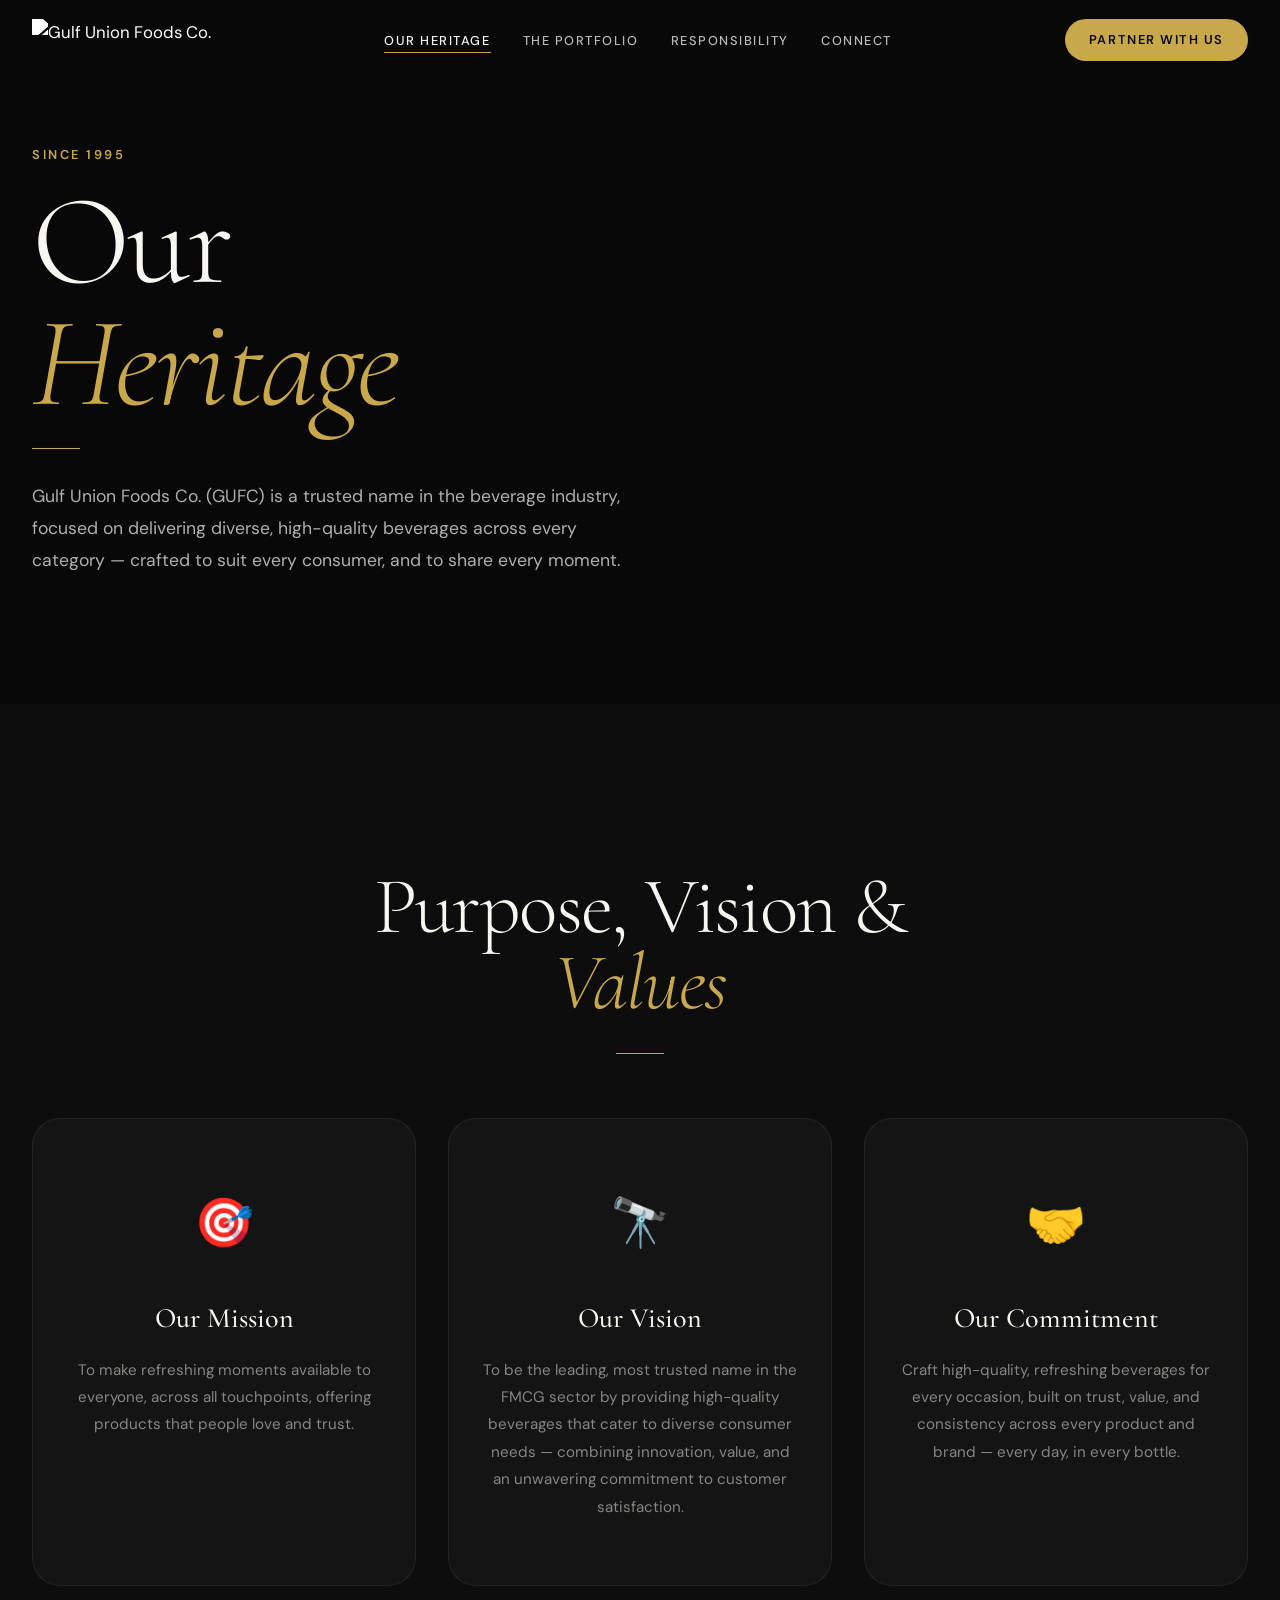
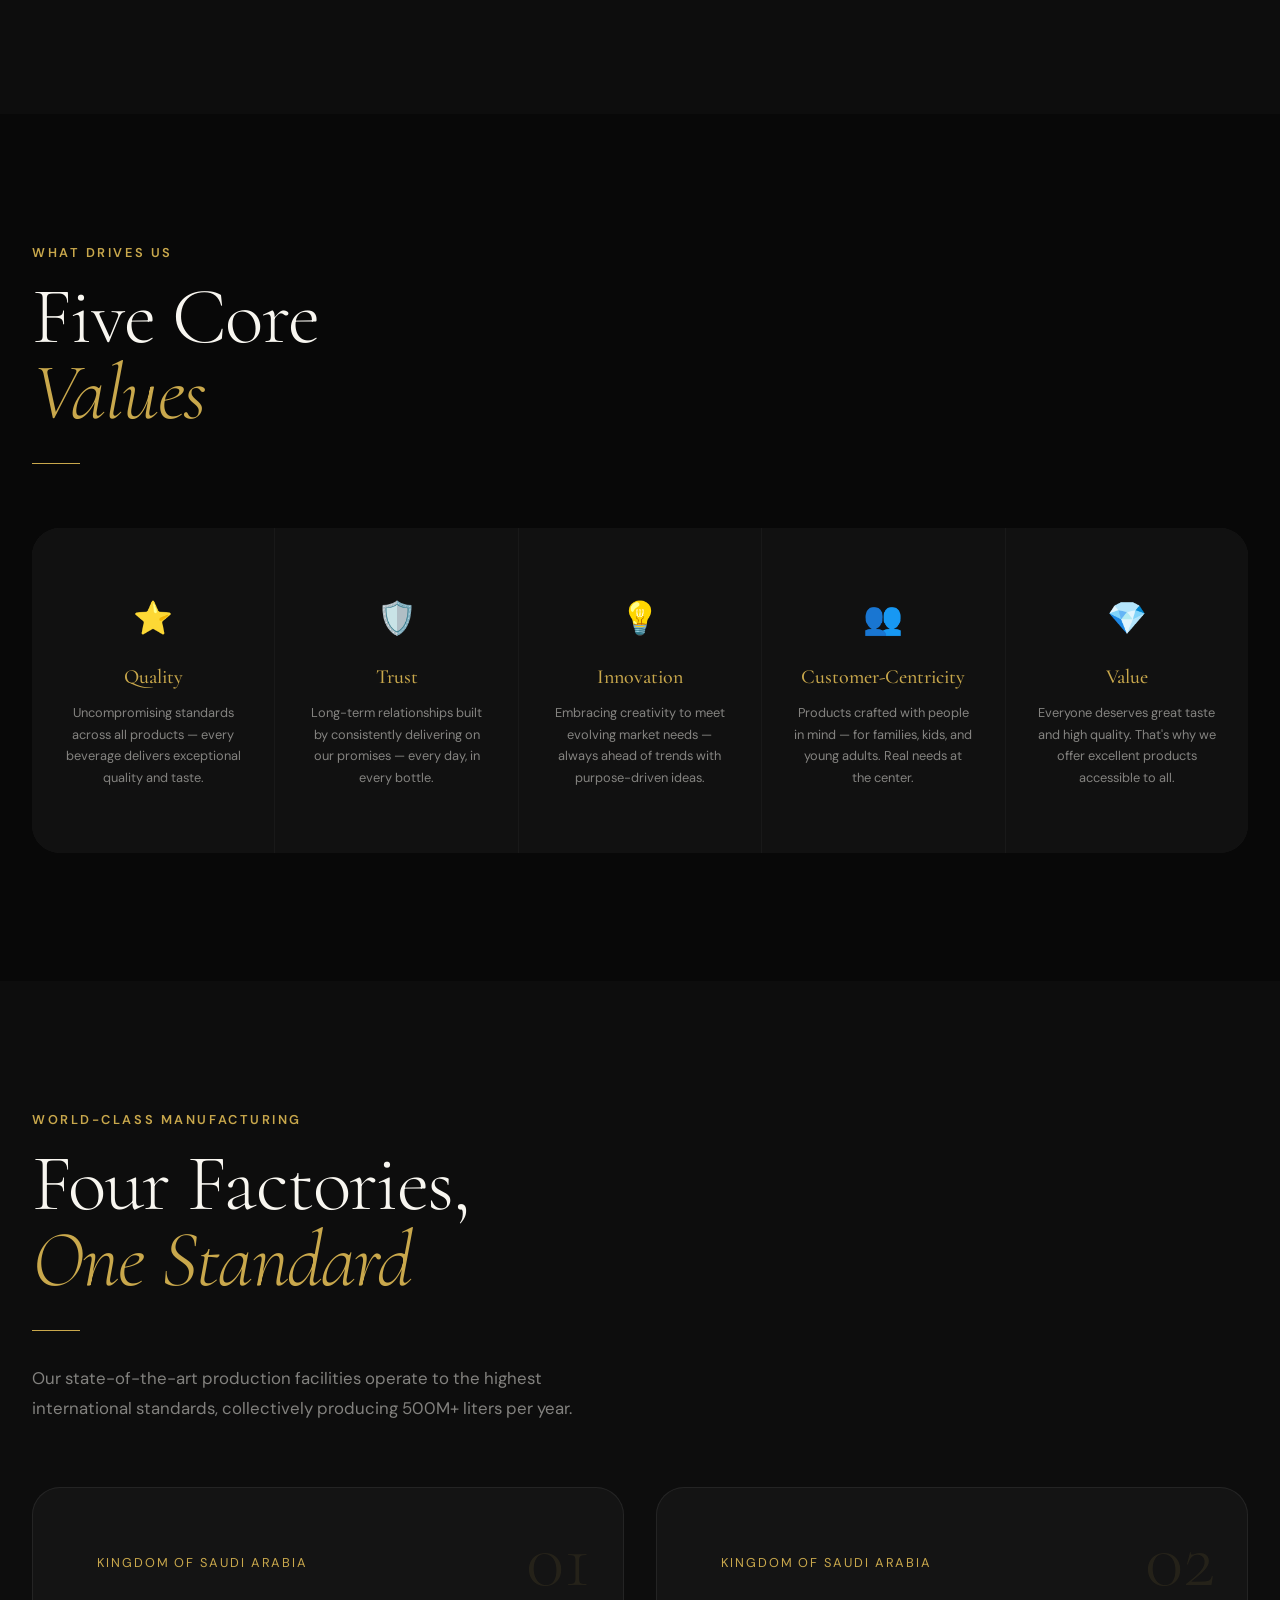
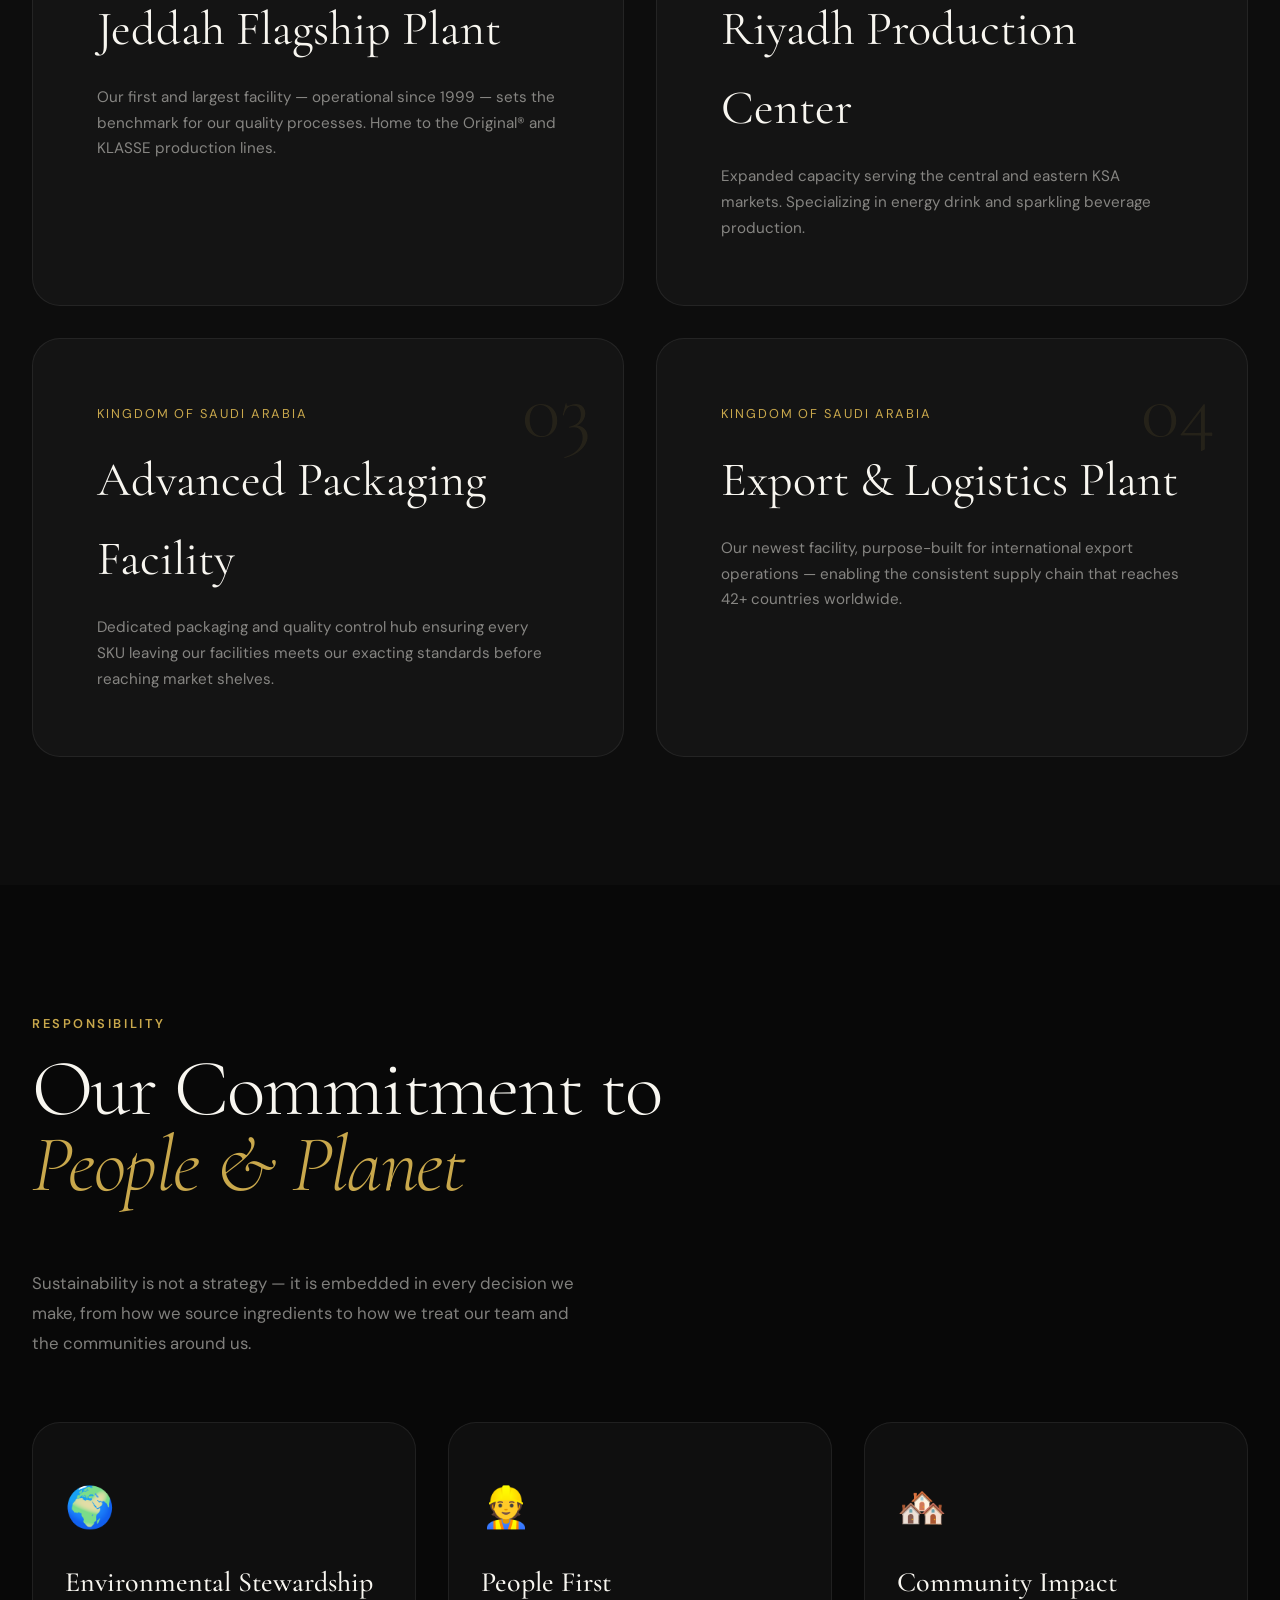
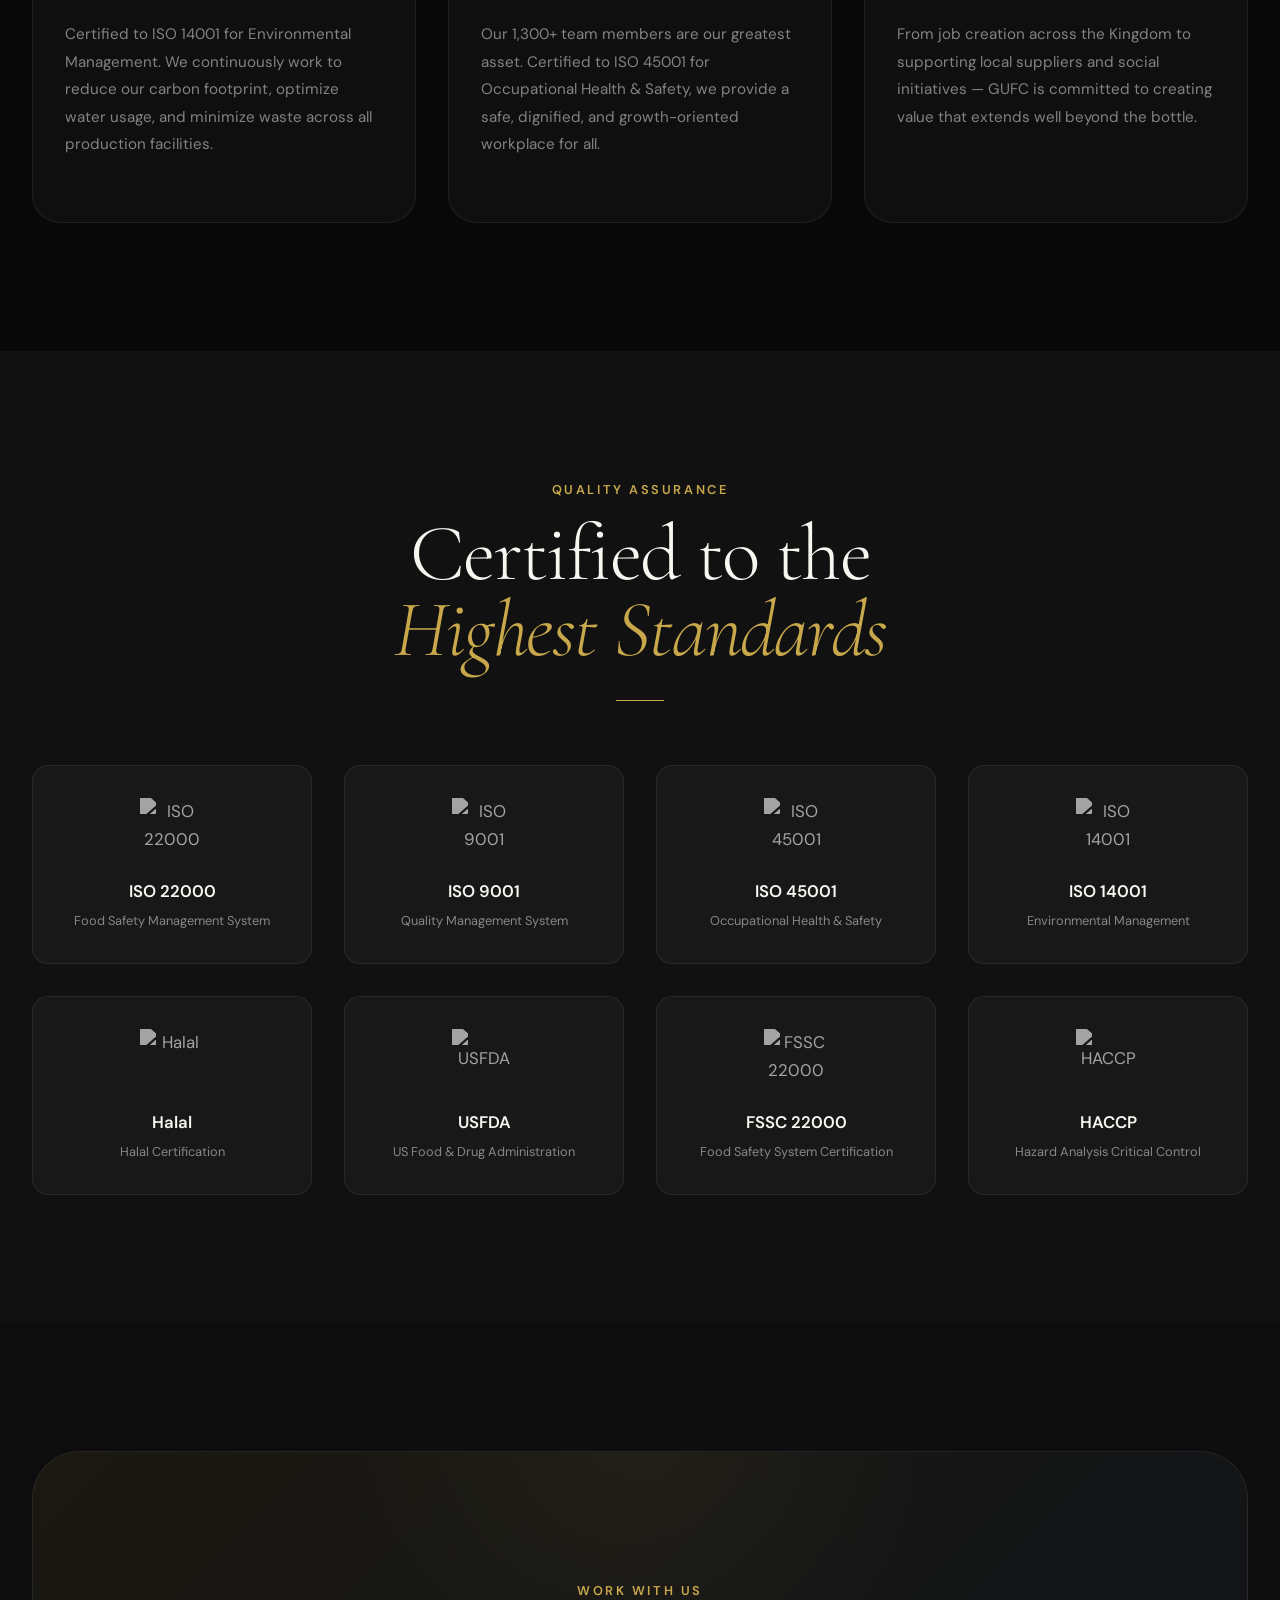
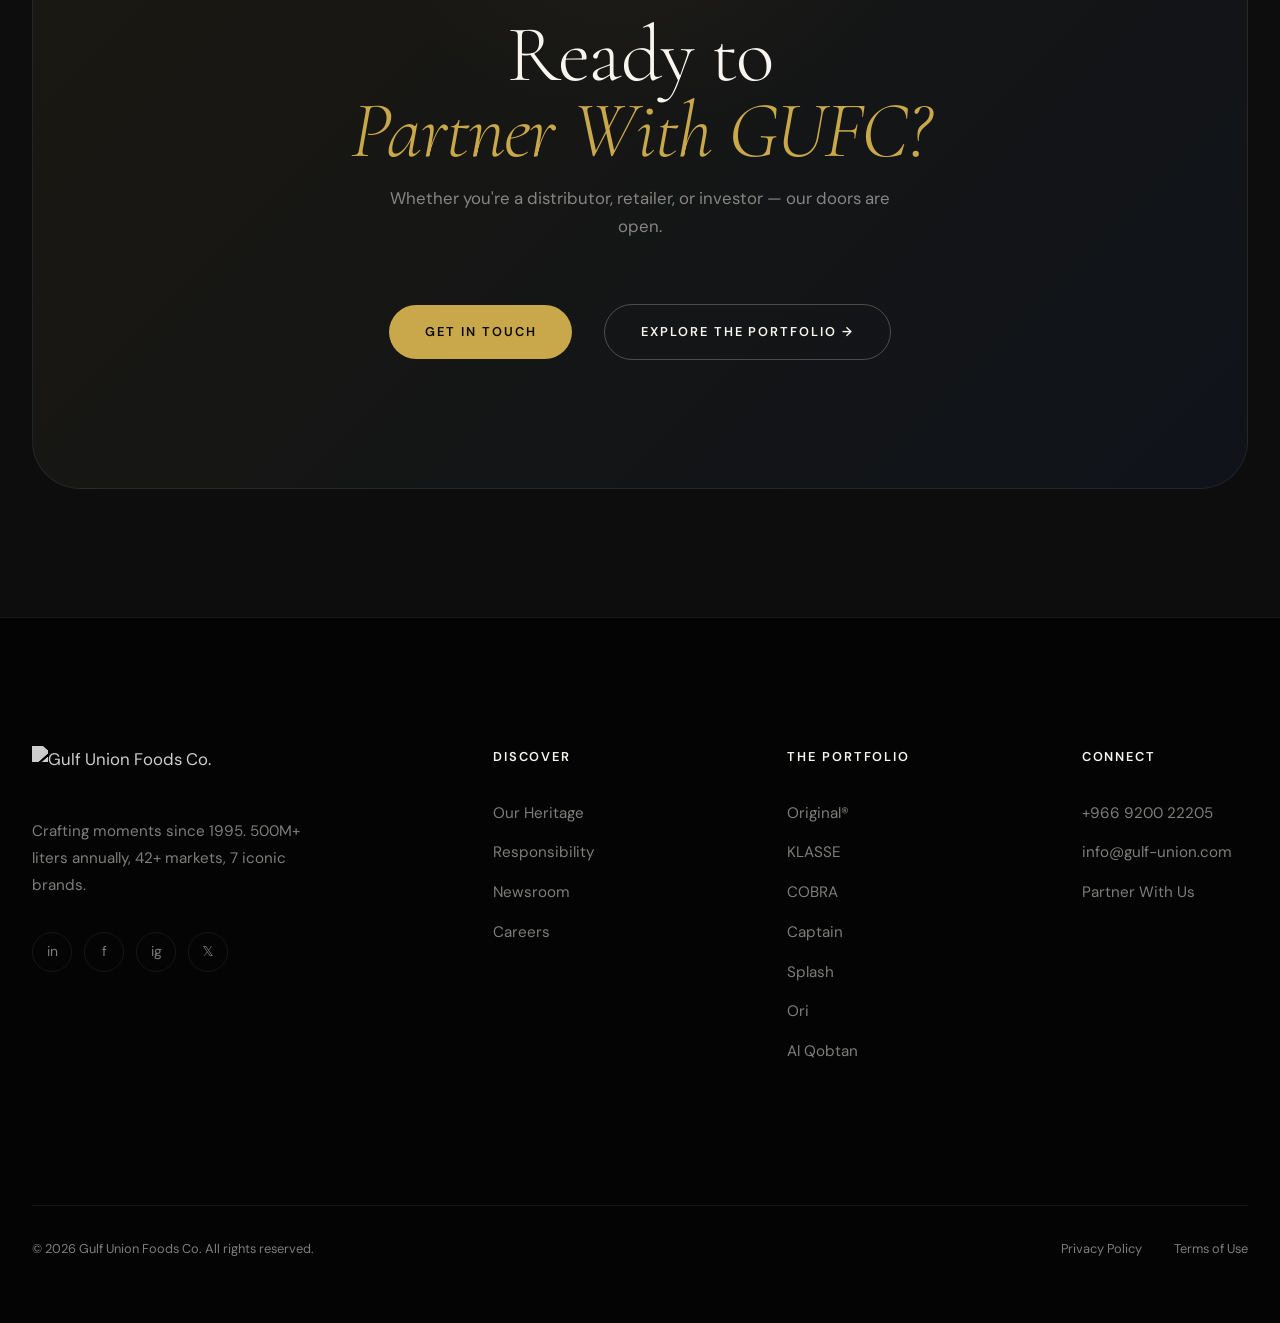
==== commit a5e7d531: "feat: ultra-premium website redesign v2.0 - Complete design system overhaul (styles.css) — Cormorant" ====
--- a/about.html
+++ b/about.html
@@ -3,663 +3,537 @@
 <head>
   <meta charset="UTF-8" />
   <meta name="viewport" content="width=device-width, initial-scale=1.0" />
-  <title>Who We Are | Gulf Union Foods Co.</title>
-  <meta name="description" content="Learn about Gulf Union Foods Co. — our mission, vision, values, history, and the milestones that shaped us into the premier beverage company we are today." />
-  <meta property="og:title" content="Who We Are | Gulf Union Foods Co." />
-  <meta property="og:image" content="https://gulf-union.com/images/logo.png" />
+  <title>Our Heritage — Gulf Union Foods Co.</title>
+  <meta name="description" content="Discover the story of Gulf Union Foods Co. — founded in 1995, built on trust, quality, and a passion for great beverages. Learn our mission, vision, values, and certifications." />
   <link rel="icon" href="https://gulf-union.com/images/fav.ico" />
   <link rel="stylesheet" href="styles.css" />
+  <script src="https://unpkg.com/@phosphor-icons/web@2.1.1/src/index.js" defer></script>
   <style>
-    /* ── About-page specifics ── */
-    .pillars-section {
-      background: var(--g-dark);
+    /* ── Page-specific styles ── */
+    .about-hero {
       position: relative;
+      min-height: 70vh;
+      display: flex;
+      align-items: flex-end;
+      padding: calc(var(--nav-h) + 4rem) var(--sp-md) var(--sp-xl);
       overflow: hidden;
     }
-    .pillars-section::before {
+    .about-hero__bg {
+      position: absolute;
+      inset: 0;
+      background-image: url('https://gulf-union.com/images/whoback.jpg');
+      background-size: cover;
+      background-position: center 30%;
+      z-index: 0;
+    }
+    .about-hero__bg::after {
       content: '';
       position: absolute;
       inset: 0;
-      background:
-        radial-gradient(ellipse 50% 60% at 10% 40%, rgba(26,28,117,0.3) 0%, transparent 60%),
-        radial-gradient(ellipse 40% 50% at 90% 60%, rgba(227,6,19,0.08) 0%, transparent 60%);
-    }
-    .pillars-cards {
+      background: linear-gradient(
+        to bottom,
+        rgba(8,8,8,0.3) 0%,
+        rgba(8,8,8,0.5) 50%,
+        rgba(8,8,8,0.95) 100%
+      );
+    }
+    .about-hero__content {
+      position: relative;
+      z-index: 2;
+      max-width: var(--max-w);
+      margin: 0 auto;
+      width: 100%;
+    }
+
+    /* Responsibility / sustainability section */
+    .responsibility-cards {
       display: grid;
       grid-template-columns: repeat(3, 1fr);
-      gap: 1.5rem;
+      gap: var(--sp-md);
+      margin-top: var(--sp-lg);
+    }
+    .resp-card {
+      background: rgba(255,255,255,0.03);
+      border: 1px solid var(--c-border);
+      border-radius: var(--r-lg);
+      padding: var(--sp-lg) var(--sp-md);
+      transition: border-color var(--t-med), transform var(--t-med);
       position: relative;
-      z-index: 1;
-    }
-
-    .pillar-card-large {
-      border-radius: var(--r-xl);
       overflow: hidden;
-      background: rgba(255,255,255,0.04);
-      border: 1px solid rgba(255,255,255,0.08);
-      padding: 3rem 2.5rem;
-      text-align: center;
-      transition: var(--t-base);
-      position: relative;
-    }
-    .pillar-card-large::after {
+    }
+    .resp-card::after {
       content: '';
       position: absolute;
-      bottom: 0;
-      left: 50%;
-      transform: translateX(-50%);
-      width: 0;
-      height: 3px;
-      background: var(--g-gold);
-      transition: width 0.5s ease;
-      border-radius: var(--r-full);
-    }
-    .pillar-card-large:hover::after { width: 80%; }
-    .pillar-card-large:hover {
-      background: rgba(255,255,255,0.07);
-      transform: translateY(-8px);
-      box-shadow: 0 30px 60px rgba(0,0,0,0.4);
-    }
-    .pillar-card-large .pillar-big-icon {
-      font-size: 3.5rem;
-      margin-bottom: 1.5rem;
+      bottom: 0; left: 0; right: 0;
+      height: 2px;
+      background: linear-gradient(to right, var(--c-gold), transparent);
+      transform: scaleX(0);
+      transform-origin: left;
+      transition: transform var(--t-med) var(--ease-out);
+    }
+    .resp-card:hover { border-color: rgba(201,168,76,0.25); transform: translateY(-6px); }
+    .resp-card:hover::after { transform: scaleX(1); }
+    .resp-card__icon {
+      font-size: 2.5rem;
+      margin-bottom: var(--sp-md);
       display: block;
-      filter: drop-shadow(0 4px 15px rgba(245,166,35,0.3));
-    }
-
-    /* Sustainability */
-    .sustainability-grid {
+      line-height: 1;
+    }
+    .resp-card__title {
+      font-family: var(--font-display);
+      font-size: var(--ts-lg);
+      font-weight: 500;
+      color: var(--c-white);
+      margin-bottom: var(--sp-sm);
+    }
+    .resp-card__text {
+      font-size: var(--ts-sm);
+      color: var(--c-muted);
+      line-height: 1.8;
+    }
+
+    /* Values swiper-style */
+    .values-grid {
       display: grid;
-      grid-template-columns: repeat(3, 1fr);
-      gap: 1.5rem;
-    }
-    .sustain-card {
-      background: var(--c-white);
+      grid-template-columns: repeat(5, 1fr);
+      gap: 1px;
+      background: var(--c-border);
       border-radius: var(--r-lg);
-      padding: 2rem;
-      border: 1px solid rgba(0,0,0,0.06);
-      box-shadow: var(--shadow-sm);
-      transition: var(--t-base);
-    }
-    .sustain-card:hover {
-      transform: translateY(-4px);
-      box-shadow: var(--shadow-md);
-      border-color: rgba(16,185,129,0.2);
-    }
-    .sustain-icon {
-      width: 52px;
-      height: 52px;
-      border-radius: var(--r-md);
-      background: linear-gradient(135deg, #064e3b, #10b981);
+      overflow: hidden;
+      margin-top: var(--sp-lg);
+    }
+    .value-item {
+      background: var(--c-surface);
+      padding: var(--sp-lg) var(--sp-md);
+      text-align: center;
+      transition: background var(--t-med);
+    }
+    .value-item:hover { background: rgba(201,168,76,0.07); }
+    .value-item__icon { font-size: 2rem; margin-bottom: 1rem; display: block; }
+    .value-item__name {
+      font-family: var(--font-display);
+      font-size: var(--ts-md);
+      font-weight: 500;
+      color: var(--c-gold);
+      margin-bottom: 0.5rem;
+    }
+    .value-item__text {
+      font-size: var(--ts-xs);
+      color: var(--c-muted);
+      line-height: 1.7;
+    }
+
+    /* Factories section */
+    .factories-grid {
+      display: grid;
+      grid-template-columns: repeat(2, 1fr);
+      gap: var(--sp-md);
+      margin-top: var(--sp-lg);
+    }
+    .factory-card {
+      position: relative;
+      border-radius: var(--r-lg);
+      overflow: hidden;
+      padding: var(--sp-lg);
+      background: rgba(255,255,255,0.03);
+      border: 1px solid var(--c-border);
       display: flex;
-      align-items: center;
-      justify-content: center;
-      font-size: 1.5rem;
-      margin-bottom: 1rem;
+      flex-direction: column;
+      gap: var(--sp-sm);
+      transition: border-color var(--t-med), transform var(--t-med);
+    }
+    .factory-card:hover { border-color: rgba(201,168,76,0.3); transform: translateY(-4px); }
+    .factory-card__number {
+      font-family: var(--font-display);
+      font-size: 5rem;
+      font-weight: 300;
+      color: rgba(201,168,76,0.1);
+      line-height: 1;
+      position: absolute;
+      top: var(--sp-md);
+      right: var(--sp-md);
+    }
+    .factory-card__title {
+      font-family: var(--font-display);
+      font-size: var(--ts-xl);
+      font-weight: 400;
+    }
+    .factory-card__loc {
+      font-size: var(--ts-xs);
+      letter-spacing: 0.15em;
+      text-transform: uppercase;
+      color: var(--c-gold);
+    }
+    .factory-card__desc {
+      font-size: var(--ts-sm);
+      color: var(--c-muted);
+      line-height: 1.7;
     }
 
     @media (max-width: 900px) {
-      .pillars-cards            { grid-template-columns: 1fr; }
-      .sustainability-grid      { grid-template-columns: 1fr 1fr; }
+      .responsibility-cards { grid-template-columns: 1fr 1fr; }
+      .values-grid { grid-template-columns: 1fr 1fr; }
+      .factories-grid { grid-template-columns: 1fr; }
     }
     @media (max-width: 600px) {
-      .sustainability-grid      { grid-template-columns: 1fr; }
+      .responsibility-cards { grid-template-columns: 1fr; }
+      .values-grid { grid-template-columns: 1fr; }
     }
   </style>
 </head>
 <body>
 
-<!-- ══════════════════════════════════════
-     NAVBAR (light)
-══════════════════════════════════════ -->
-<nav class="navbar light-nav" role="navigation" aria-label="Main Navigation">
-  <div class="navbar-inner">
-    <a href="index.html" class="nav-logo">
-      <img src="https://gulf-union.com/images/logo.png" alt="Gulf Union Foods Co. Logo" />
+<!-- ── NAV ── -->
+<nav class="nav" id="nav">
+  <div class="nav__inner">
+    <a href="index.html" class="nav__logo">
+      <img src="https://gulf-union.com/images/logo.png" alt="Gulf Union Foods Co." />
     </a>
-    <ul class="nav-links">
-      <li class="nav-item"><a href="about.html" class="nav-link active">Who We Are</a></li>
-      <li class="nav-item">
-        <a href="brands.html" class="nav-link">Our Brands
-          <svg viewBox="0 0 24 24" fill="none" stroke="currentColor" stroke-width="2.5"><polyline points="6 9 12 15 18 9"/></svg>
-        </a>
-        <div class="nav-dropdown">
-          <a href="original.html">Original®</a>
-          <a href="brands.html#klasse">KLASSE</a>
-          <a href="brands.html#cobra">COBRA</a>
-          <a href="brands.html#captain">Captain</a>
-          <a href="brands.html#splash">Splash</a>
-          <a href="brands.html#ori">Ori</a>
-          <a href="brands.html#alqobtan">Al Qobtan</a>
-        </div>
+    <ul class="nav__links">
+      <li><a href="about.html" class="nav__link active">Our Heritage</a></li>
+      <li class="nav__item">
+        <a href="brands.html" class="nav__link">The Portfolio</a>
+        <ul class="nav__dropdown">
+          <li><a href="original.html">Original®</a></li>
+          <li><a href="brands.html#klasse">KLASSE</a></li>
+          <li><a href="brands.html#cobra">COBRA</a></li>
+          <li><a href="brands.html#captain">Captain</a></li>
+          <li><a href="brands.html#splash">Splash</a></li>
+          <li><a href="brands.html#ori">Ori</a></li>
+          <li><a href="brands.html#alqobtan">Al Qobtan</a></li>
+        </ul>
       </li>
-      <li class="nav-item"><a href="about.html#sustainability" class="nav-link">Sustainability</a></li>
-      <li class="nav-item"><a href="index.html#newsroom" class="nav-link">Newsroom</a></li>
-      <li class="nav-item"><a href="contact.html" class="nav-link">Contact Us</a></li>
+      <li><a href="#responsibility" class="nav__link">Responsibility</a></li>
+      <li><a href="contact.html" class="nav__link">Connect</a></li>
     </ul>
-    <div class="nav-actions">
-      <button class="lang-toggle" style="border-color:rgba(0,0,0,0.2);color:#333;">
-        <svg width="14" height="14" viewBox="0 0 24 24" fill="none" stroke="currentColor" stroke-width="2">
-          <circle cx="12" cy="12" r="10"/><line x1="2" y1="12" x2="22" y2="12"/>
-          <path d="M12 2a15.3 15.3 0 0 1 4 10 15.3 15.3 0 0 1-4 10 15.3 15.3 0 0 1-4-10 15.3 15.3 0 0 1 4-10z"/>
-        </svg>
-        عربي
-      </button>
-      <button class="hamburger" id="hamburger">
-        <span></span><span></span><span></span>
-      </button>
-    </div>
+    <a href="contact.html" class="nav__cta">Partner With Us</a>
+    <button class="nav__toggle" id="navToggle" aria-label="Open menu" aria-expanded="false">
+      <span></span><span></span><span></span>
+    </button>
   </div>
 </nav>
-
-<div class="mobile-overlay" id="mobile-overlay"></div>
-<nav class="mobile-menu" id="mobile-menu">
-  <a href="index.html" class="mobile-nav-link">Home</a>
-  <a href="about.html" class="mobile-nav-link active">Who We Are</a>
-  <a href="brands.html" class="mobile-nav-link">Our Brands</a>
-  <div class="mobile-sub-links">
-    <a href="original.html">Original®</a>
-    <a href="brands.html#klasse">KLASSE</a>
-    <a href="brands.html#cobra">COBRA</a>
-    <a href="brands.html#captain">Captain</a>
-    <a href="brands.html#splash">Splash</a>
-  </div>
-  <a href="about.html#sustainability" class="mobile-nav-link">Sustainability</a>
-  <a href="index.html#newsroom" class="mobile-nav-link">Newsroom</a>
-  <a href="contact.html" class="mobile-nav-link">Contact Us</a>
-</nav>
-
-<!-- ══════════════════════════════════════
-     PAGE BANNER
-══════════════════════════════════════ -->
-<div class="page-banner" role="banner">
-  <div class="page-banner-bg" style="background-image: linear-gradient(135deg, #0d1045 0%, #2b3990 100%); opacity:1;"></div>
-  <div class="grid-overlay"></div>
-  <div class="page-banner-overlay"></div>
-  <div style="position:absolute;top:50%;right:10%;transform:translateY(-50%);font-size:12rem;opacity:0.04;pointer-events:none;font-family:'Outfit',sans-serif;font-weight:900;color:#fff;">GUFC</div>
-  <div class="page-banner-content">
-    <nav class="page-banner-breadcrumb" aria-label="Breadcrumb">
-      <a href="index.html">Home</a>
-      <span>›</span>
-      <span>Who We Are</span>
-    </nav>
-    <h1 class="page-banner-title" data-en="Who We Are" data-ar="من نحن">Who We Are</h1>
-    <p class="page-banner-sub">A premier beverage company built on passion, quality, and a relentless pursuit of innovation.</p>
-  </div>
+<div class="nav__mobile" id="mobileNav">
+  <ul class="nav__mobile-links">
+    <li><a href="index.html">Home</a></li>
+    <li><a href="about.html">Our Heritage</a></li>
+    <li><a href="brands.html">The Portfolio</a></li>
+    <li><a href="#responsibility">Responsibility</a></li>
+    <li><a href="contact.html">Connect</a></li>
+  </ul>
 </div>
 
-<!-- ══════════════════════════════════════
-     INTRO PARAGRAPH
-══════════════════════════════════════ -->
-<section class="section-pad-sm">
-  <div class="container" style="max-width:800px;text-align:center;">
-    <div class="section-eyebrow reveal" style="justify-content:center;">Our Company</div>
-    <h2 class="section-title reveal delay-1" style="margin-bottom:1.5rem;">Beverages Crafted with<br><span style="color:var(--c-blue);">Purpose & Passion</span></h2>
-    <div class="divider-gold reveal delay-1"></div>
-    <p class="reveal delay-2" style="font-size:1.08rem;color:var(--c-muted);line-height:1.85;margin-top:1.5rem;">
-      Gulf Union Foods Co. (GUFC) is a trusted name in the beverage industry, focused on delivering diverse, high-quality beverages across various categories. Our portfolio spans juices, energy drinks, non-alcoholic malt, soft drinks, and sparkling juices — crafted to suit every consumer, and to share every moment. Founded in 1999 in the Kingdom of Saudi Arabia, GUFC has grown into a regional powerhouse with a presence spanning over 30 markets across the Middle East, Africa, and beyond.
-    </p>
-  </div>
-</section>
-
-<!-- ══════════════════════════════════════
-     MISSION / VISION / VALUES PILLARS
-══════════════════════════════════════ -->
-<section class="pillars-section section-pad">
-  <div class="container" style="position:relative;z-index:1;">
-    <div class="section-header reveal">
-      <div class="section-eyebrow" style="justify-content:center;">Our Pillars</div>
-      <h2 class="section-title light">What Drives Us Every Day</h2>
-      <div class="divider-gold"></div>
-    </div>
-
-    <div class="pillars-cards">
-      <!-- Mission -->
-      <div class="pillar-card-large reveal delay-1">
-        <span class="pillar-big-icon">🎯</span>
-        <div style="font-family:'Outfit',sans-serif;font-size:0.8rem;font-weight:700;letter-spacing:0.15em;text-transform:uppercase;color:var(--c-gold);margin-bottom:1rem;" data-en="OUR MISSION" data-ar="مهمتنا">OUR MISSION</div>
-        <h3 style="font-family:'Outfit',sans-serif;font-size:1.5rem;font-weight:800;color:var(--c-white);margin-bottom:1rem;">Refreshing Moments for Everyone</h3>
-        <p style="font-size:0.95rem;color:var(--c-muted);line-height:1.75;" data-en="To make refreshing moments available to everyone, across all touchpoints, offering products that people love and trust." data-ar="إتاحة اللحظات المنعشة للجميع، عبر جميع نقاط التواصل، وتقديم منتجات يحبها الناس ويثقون بها.">
+
+<!-- ── HERO ── -->
+<section class="about-hero" aria-labelledby="about-title">
+  <div class="about-hero__bg" aria-hidden="true"></div>
+  <div class="about-hero__content">
+    <div class="reveal">
+      <span class="t-label" style="display:block;margin-bottom:1rem;">Since 1995</span>
+      <h1 class="t-display t-3xl" id="about-title">
+        Our<br/><em class="t-italic t-gold">Heritage</em>
+      </h1>
+      <div class="divider" style="margin-top:1.5rem;"></div>
+      <p style="max-width:600px;color:rgba(248,246,240,0.7);font-size:1.1rem;line-height:1.8;margin-top:1.5rem;">
+        Gulf Union Foods Co. (GUFC) is a trusted name in the beverage industry, focused on delivering diverse, high-quality beverages across every category — crafted to suit every consumer, and to share every moment.
+      </p>
+    </div>
+  </div>
+</section>
+
+
+<!-- ── MISSION / VISION / VALUES pillars ── -->
+<section class="section" style="background:var(--c-deep);" aria-labelledby="mvv-title">
+  <div class="container">
+    <div class="section-header" style="text-align:center;">
+      <span class="t-label reveal">Our Foundation</span>
+      <h2 class="t-display t-2xl reveal reveal-delay-1" id="mvv-title" style="margin-top:1rem;">
+        Purpose, Vision &amp;<br/><em class="t-italic t-gold">Values</em>
+      </h2>
+      <div class="divider divider--center reveal reveal-delay-2"></div>
+    </div>
+
+    <div class="mvv-grid">
+      <div class="mvv-card reveal reveal-delay-1">
+        <span class="mvv-card__icon">🎯</span>
+        <div class="mvv-card__title">Our Mission</div>
+        <p class="mvv-card__text">
           To make refreshing moments available to everyone, across all touchpoints, offering products that people love and trust.
         </p>
       </div>
 
-      <!-- Vision -->
-      <div class="pillar-card-large reveal delay-2" style="background:rgba(245,166,35,0.05);border-color:rgba(245,166,35,0.15);">
-        <span class="pillar-big-icon">👁️</span>
-        <div style="font-family:'Outfit',sans-serif;font-size:0.8rem;font-weight:700;letter-spacing:0.15em;text-transform:uppercase;color:var(--c-gold);margin-bottom:1rem;" data-en="OUR VISION" data-ar="رؤيتنا">OUR VISION</div>
-        <h3 style="font-family:'Outfit',sans-serif;font-size:1.5rem;font-weight:800;color:var(--c-white);margin-bottom:1rem;">The Region's Most Loved Beverage Company</h3>
-        <p style="font-size:0.95rem;color:var(--c-muted);line-height:1.75;" data-en="To be the most loved and trusted beverage company in the region, recognized for innovation, quality, and our commitment to consumers." data-ar="أن نكون شركة المشروبات الأكثر محبة وثقة في المنطقة، المعروفة بالابتكار والجودة والالتزام تجاه المستهلكين.">
-          To be the most loved and trusted beverage company in the region, recognized for innovation, quality, and our commitment to consumers.
+      <div class="mvv-card reveal reveal-delay-2">
+        <span class="mvv-card__icon">🔭</span>
+        <div class="mvv-card__title">Our Vision</div>
+        <p class="mvv-card__text">
+          To be the leading, most trusted name in the FMCG sector by providing high-quality beverages that cater to diverse consumer needs — combining innovation, value, and an unwavering commitment to customer satisfaction.
         </p>
       </div>
 
-      <!-- Values -->
-      <div class="pillar-card-large reveal delay-3">
-        <span class="pillar-big-icon">💎</span>
-        <div style="font-family:'Outfit',sans-serif;font-size:0.8rem;font-weight:700;letter-spacing:0.15em;text-transform:uppercase;color:var(--c-gold);margin-bottom:1rem;" data-en="OUR VALUES" data-ar="قيمنا">OUR VALUES</div>
-        <h3 style="font-family:'Outfit',sans-serif;font-size:1.5rem;font-weight:800;color:var(--c-white);margin-bottom:1rem;">Quality · Innovation · Integrity</h3>
-        <div style="display:flex;flex-direction:column;gap:0.6rem;text-align:left;margin-top:1rem;">
-          <div style="display:flex;align-items:center;gap:0.6rem;font-size:0.9rem;color:var(--c-muted);">
-            <span style="color:var(--c-gold);">✓</span> Uncompromising quality standards
-          </div>
-          <div style="display:flex;align-items:center;gap:0.6rem;font-size:0.9rem;color:var(--c-muted);">
-            <span style="color:var(--c-gold);">✓</span> Continuous innovation & creativity
-          </div>
-          <div style="display:flex;align-items:center;gap:0.6rem;font-size:0.9rem;color:var(--c-muted);">
-            <span style="color:var(--c-gold);">✓</span> Integrity in every interaction
-          </div>
-          <div style="display:flex;align-items:center;gap:0.6rem;font-size:0.9rem;color:var(--c-muted);">
-            <span style="color:var(--c-gold);">✓</span> Consumer-first approach
-          </div>
-          <div style="display:flex;align-items:center;gap:0.6rem;font-size:0.9rem;color:var(--c-muted);">
-            <span style="color:var(--c-gold);">✓</span> Community & sustainability
-          </div>
+      <div class="mvv-card reveal reveal-delay-3">
+        <span class="mvv-card__icon">🤝</span>
+        <div class="mvv-card__title">Our Commitment</div>
+        <p class="mvv-card__text">
+          Craft high-quality, refreshing beverages for every occasion, built on trust, value, and consistency across every product and brand — every day, in every bottle.
+        </p>
+      </div>
+    </div>
+  </div>
+</section>
+
+
+<!-- ── VALUES ── -->
+<section class="section" style="background:var(--c-black);" aria-labelledby="values-title">
+  <div class="container">
+    <div class="section-header">
+      <span class="t-label reveal">What Drives Us</span>
+      <h2 class="t-display t-2xl reveal reveal-delay-1" id="values-title" style="margin-top:1rem;">
+        Five Core<br/><em class="t-italic t-gold">Values</em>
+      </h2>
+      <div class="divider reveal reveal-delay-2"></div>
+    </div>
+
+    <div class="values-grid reveal reveal-delay-2">
+      <div class="value-item">
+        <span class="value-item__icon">⭐</span>
+        <div class="value-item__name">Quality</div>
+        <p class="value-item__text">Uncompromising standards across all products — every beverage delivers exceptional quality and taste.</p>
+      </div>
+      <div class="value-item">
+        <span class="value-item__icon">🛡️</span>
+        <div class="value-item__name">Trust</div>
+        <p class="value-item__text">Long-term relationships built by consistently delivering on our promises — every day, in every bottle.</p>
+      </div>
+      <div class="value-item">
+        <span class="value-item__icon">💡</span>
+        <div class="value-item__name">Innovation</div>
+        <p class="value-item__text">Embracing creativity to meet evolving market needs — always ahead of trends with purpose-driven ideas.</p>
+      </div>
+      <div class="value-item">
+        <span class="value-item__icon">👥</span>
+        <div class="value-item__name">Customer-Centricity</div>
+        <p class="value-item__text">Products crafted with people in mind — for families, kids, and young adults. Real needs at the center.</p>
+      </div>
+      <div class="value-item">
+        <span class="value-item__icon">💎</span>
+        <div class="value-item__name">Value</div>
+        <p class="value-item__text">Everyone deserves great taste and high quality. That's why we offer excellent products accessible to all.</p>
+      </div>
+    </div>
+  </div>
+</section>
+
+
+<!-- ── OUR FACTORIES ── -->
+<section class="section" style="background:var(--c-deep);" aria-labelledby="factories-title">
+  <div class="container">
+    <div class="section-header">
+      <span class="t-label reveal">World-Class Manufacturing</span>
+      <h2 class="t-display t-2xl reveal reveal-delay-1" id="factories-title" style="margin-top:1rem;">
+        Four Factories,<br/><em class="t-italic t-gold">One Standard</em>
+      </h2>
+      <div class="divider reveal reveal-delay-2"></div>
+      <p class="t-muted reveal reveal-delay-3" style="max-width:540px;margin-top:1rem;font-size:1.05rem;line-height:1.8;">
+        Our state-of-the-art production facilities operate to the highest international standards, collectively producing 500M+ liters per year.
+      </p>
+    </div>
+
+    <div class="factories-grid">
+      <div class="factory-card reveal reveal-delay-1">
+        <span class="factory-card__number">01</span>
+        <div class="factory-card__loc">Kingdom of Saudi Arabia</div>
+        <div class="factory-card__title">Jeddah Flagship Plant</div>
+        <p class="factory-card__desc">Our first and largest facility — operational since 1999 — sets the benchmark for our quality processes. Home to the Original® and KLASSE production lines.</p>
+      </div>
+      <div class="factory-card reveal reveal-delay-2">
+        <span class="factory-card__number">02</span>
+        <div class="factory-card__loc">Kingdom of Saudi Arabia</div>
+        <div class="factory-card__title">Riyadh Production Center</div>
+        <p class="factory-card__desc">Expanded capacity serving the central and eastern KSA markets. Specializing in energy drink and sparkling beverage production.</p>
+      </div>
+      <div class="factory-card reveal reveal-delay-3">
+        <span class="factory-card__number">03</span>
+        <div class="factory-card__loc">Kingdom of Saudi Arabia</div>
+        <div class="factory-card__title">Advanced Packaging Facility</div>
+        <p class="factory-card__desc">Dedicated packaging and quality control hub ensuring every SKU leaving our facilities meets our exacting standards before reaching market shelves.</p>
+      </div>
+      <div class="factory-card reveal reveal-delay-4">
+        <span class="factory-card__number">04</span>
+        <div class="factory-card__loc">Kingdom of Saudi Arabia</div>
+        <div class="factory-card__title">Export &amp; Logistics Plant</div>
+        <p class="factory-card__desc">Our newest facility, purpose-built for international export operations — enabling the consistent supply chain that reaches 42+ countries worldwide.</p>
+      </div>
+    </div>
+  </div>
+</section>
+
+
+<!-- ── RESPONSIBILITY ── -->
+<section class="section" id="responsibility" aria-labelledby="resp-title" style="background:var(--c-black);">
+  <div class="container">
+    <div class="section-header">
+      <span class="t-label reveal">Responsibility</span>
+      <h2 class="t-display t-2xl reveal reveal-delay-1" id="resp-title" style="margin-top:1rem;">
+        Our Commitment to<br/><em class="t-italic t-gold">People &amp; Planet</em>
+      </h2>
+      <div class="divider reveal reveal-delay-2"></div>
+      <p class="t-muted reveal reveal-delay-3" style="max-width:560px;margin-top:1rem;font-size:1.05rem;line-height:1.8;">
+        Sustainability is not a strategy — it is embedded in every decision we make, from how we source ingredients to how we treat our team and the communities around us.
+      </p>
+    </div>
+
+    <div class="responsibility-cards">
+      <div class="resp-card reveal reveal-delay-1">
+        <span class="resp-card__icon">🌍</span>
+        <div class="resp-card__title">Environmental Stewardship</div>
+        <p class="resp-card__text">
+          Certified to ISO 14001 for Environmental Management. We continuously work to reduce our carbon footprint, optimize water usage, and minimize waste across all production facilities.
+        </p>
+      </div>
+      <div class="resp-card reveal reveal-delay-2">
+        <span class="resp-card__icon">👷</span>
+        <div class="resp-card__title">People First</div>
+        <p class="resp-card__text">
+          Our 1,300+ team members are our greatest asset. Certified to ISO 45001 for Occupational Health &amp; Safety, we provide a safe, dignified, and growth-oriented workplace for all.
+        </p>
+      </div>
+      <div class="resp-card reveal reveal-delay-3">
+        <span class="resp-card__icon">🏘️</span>
+        <div class="resp-card__title">Community Impact</div>
+        <p class="resp-card__text">
+          From job creation across the Kingdom to supporting local suppliers and social initiatives — GUFC is committed to creating value that extends well beyond the bottle.
+        </p>
+      </div>
+    </div>
+  </div>
+</section>
+
+
+<!-- ── CERTIFICATIONS ── -->
+<section class="section certs" aria-labelledby="certs-title">
+  <div class="container">
+    <div class="section-header" style="text-align:center;">
+      <span class="t-label reveal">Quality Assurance</span>
+      <h2 class="t-display t-2xl reveal reveal-delay-1" id="certs-title" style="margin-top:1rem;">
+        Certified to the<br/><em class="t-italic t-gold">Highest Standards</em>
+      </h2>
+      <div class="divider divider--center reveal reveal-delay-2"></div>
+    </div>
+
+    <div class="certs__grid">
+      <div class="cert-card reveal reveal-delay-1">
+        <img src="https://gulf-union.com/images/cert5.png" alt="ISO 22000" loading="lazy"/>
+        <div class="cert-card__name">ISO 22000</div>
+        <div class="cert-card__desc">Food Safety Management System</div>
+      </div>
+      <div class="cert-card reveal reveal-delay-2">
+        <img src="https://gulf-union.com/images/cert8.png" alt="ISO 9001" loading="lazy"/>
+        <div class="cert-card__name">ISO 9001</div>
+        <div class="cert-card__desc">Quality Management System</div>
+      </div>
+      <div class="cert-card reveal reveal-delay-3">
+        <img src="https://gulf-union.com/images/cert6.png" alt="ISO 45001" loading="lazy"/>
+        <div class="cert-card__name">ISO 45001</div>
+        <div class="cert-card__desc">Occupational Health &amp; Safety</div>
+      </div>
+      <div class="cert-card reveal reveal-delay-4">
+        <img src="https://gulf-union.com/images/cert4.png" alt="ISO 14001" loading="lazy"/>
+        <div class="cert-card__name">ISO 14001</div>
+        <div class="cert-card__desc">Environmental Management</div>
+      </div>
+      <div class="cert-card reveal reveal-delay-1">
+        <img src="https://gulf-union.com/images/cert3.png" alt="Halal" loading="lazy"/>
+        <div class="cert-card__name">Halal</div>
+        <div class="cert-card__desc">Halal Certification</div>
+      </div>
+      <div class="cert-card reveal reveal-delay-2">
+        <img src="https://gulf-union.com/images/cert2.png" alt="USFDA" loading="lazy"/>
+        <div class="cert-card__name">USFDA</div>
+        <div class="cert-card__desc">US Food &amp; Drug Administration</div>
+      </div>
+      <div class="cert-card reveal reveal-delay-3">
+        <img src="https://gulf-union.com/images/cert1.png" alt="FSSC 22000" loading="lazy"/>
+        <div class="cert-card__name">FSSC 22000</div>
+        <div class="cert-card__desc">Food Safety System Certification</div>
+      </div>
+      <div class="cert-card reveal reveal-delay-4">
+        <img src="https://gulf-union.com/images/cert9.png" alt="HACCP" loading="lazy"/>
+        <div class="cert-card__name">HACCP</div>
+        <div class="cert-card__desc">Hazard Analysis Critical Control</div>
+      </div>
+    </div>
+  </div>
+</section>
+
+
+<!-- ── CONNECT CTA ── -->
+<section class="section connect">
+  <div class="container">
+    <div class="connect__inner reveal-scale">
+      <span class="t-label" style="display:block;margin-bottom:1rem;">Work With Us</span>
+      <h2 class="connect__title t-display">
+        Ready to<br/><em class="t-italic t-gold">Partner With GUFC?</em>
+      </h2>
+      <p class="connect__sub">
+        Whether you're a distributor, retailer, or investor — our doors are open.
+      </p>
+      <div class="connect__actions">
+        <a href="contact.html" class="btn btn--primary">Get in Touch</a>
+        <a href="brands.html" class="btn btn--outline">Explore The Portfolio →</a>
+      </div>
+    </div>
+  </div>
+</section>
+
+
+<!-- ── FOOTER ── -->
+<footer class="footer" role="contentinfo">
+  <div class="container">
+    <div class="footer__grid">
+      <div>
+        <a href="index.html" class="footer__logo">
+          <img src="https://gulf-union.com/images/logo.png" alt="Gulf Union Foods Co." />
+        </a>
+        <p class="footer__brand-desc">Crafting moments since 1995. 500M+ liters annually, 42+ markets, 7 iconic brands.</p>
+        <div class="footer__social">
+          <a href="https://www.linkedin.com/company/gulf-union-foods-company/" target="_blank" rel="noopener" aria-label="LinkedIn">in</a>
+          <a href="https://www.facebook.com/OriginalJuiceAR/" target="_blank" rel="noopener" aria-label="Facebook">f</a>
+          <a href="https://www.instagram.com/originaljuicear/" target="_blank" rel="noopener" aria-label="Instagram">ig</a>
+          <a href="https://x.com/OriginalJuiceAR" target="_blank" rel="noopener" aria-label="X">𝕏</a>
         </div>
       </div>
-    </div>
-  </div>
-</section>
-
-<!-- ══════════════════════════════════════
-     VERTICAL TIMELINE
-══════════════════════════════════════ -->
-<section class="section-pad" id="history">
-  <div class="container">
-    <div class="section-header reveal">
-      <div class="section-eyebrow" style="justify-content:center;">Our History</div>
-      <h2 class="section-title">Milestones That Shaped <span style="color:var(--c-blue);">Our Legacy</span></h2>
-      <div class="divider-gold"></div>
-      <p class="section-desc">From a humble beginning in 1999 to becoming a regional powerhouse — every year marks a new chapter in our journey.</p>
-    </div>
-
-    <div class="timeline">
-
-      <!-- 1999 -->
-      <div class="timeline-item reveal">
-        <div class="timeline-left">
-          <div class="timeline-year">1999</div>
-        </div>
-        <div class="timeline-center">
-          <div class="timeline-node"></div>
-        </div>
-        <div class="timeline-right">
-          <div class="timeline-card">
-            <div class="timeline-title">🚀 Gulf Union Foods Co. Founded</div>
-            <p class="timeline-text">Gulf Union Foods Co. was established in the Kingdom of Saudi Arabia with a bold vision: to deliver world-class beverages that bring people together. The Original® brand was born, introducing premium fruit juices to the GCC market.</p>
-          </div>
-        </div>
-      </div>
-
-      <!-- 2002 -->
-      <div class="timeline-item reveal">
-        <div class="timeline-left">
-          <div class="timeline-year">2002</div>
-        </div>
-        <div class="timeline-center">
-          <div class="timeline-node"></div>
-        </div>
-        <div class="timeline-right">
-          <div class="timeline-card">
-            <div class="timeline-title">📦 First GCC Distribution Network</div>
-            <p class="timeline-text">GUFC expanded its distribution network across the GCC, reaching consumers in Saudi Arabia, UAE, Kuwait, Bahrain, Qatar, and Oman. Original® became a household name for quality fruit juices.</p>
-          </div>
-        </div>
-      </div>
-
-      <!-- 2005 -->
-      <div class="timeline-item reveal">
-        <div class="timeline-left">
-          <div class="timeline-year">2005</div>
-        </div>
-        <div class="timeline-center">
-          <div class="timeline-node"></div>
-        </div>
-        <div class="timeline-right">
-          <div class="timeline-card">
-            <div class="timeline-title">🏭 State-of-the-Art Manufacturing Facility</div>
-            <p class="timeline-text">GUFC inaugurated its advanced manufacturing facility equipped with the latest food-grade technology, significantly increasing production capacity and setting new quality benchmarks in the industry.</p>
-          </div>
-        </div>
-      </div>
-
-      <!-- 2008 -->
-      <div class="timeline-item reveal">
-        <div class="timeline-left">
-          <div class="timeline-year">2008</div>
-        </div>
-        <div class="timeline-center">
-          <div class="timeline-node"></div>
-        </div>
-        <div class="timeline-right">
-          <div class="timeline-card">
-            <div class="timeline-title">🍺 KLASSE Brand Launch</div>
-            <p class="timeline-text">The KLASSE brand was introduced — a premium non-alcoholic malt beverage with authentic German taste, extending GUFC's portfolio beyond fruit juices and capturing a new consumer segment.</p>
-          </div>
-        </div>
-      </div>
-
-      <!-- 2012 -->
-      <div class="timeline-item reveal">
-        <div class="timeline-left">
-          <div class="timeline-year">2012</div>
-        </div>
-        <div class="timeline-center">
-          <div class="timeline-node"></div>
-        </div>
-        <div class="timeline-right">
-          <div class="timeline-card">
-            <div class="timeline-title">🏅 ISO & HACCP Certifications Achieved</div>
-            <p class="timeline-text">GUFC earned ISO 9001 and HACCP certifications, reinforcing our commitment to the highest international food safety and quality management standards. Halal certification was also obtained for all product lines.</p>
-          </div>
-        </div>
-      </div>
-
-      <!-- 2015 -->
-      <div class="timeline-item reveal">
-        <div class="timeline-left">
-          <div class="timeline-year">2015</div>
-        </div>
-        <div class="timeline-center">
-          <div class="timeline-node"></div>
-        </div>
-        <div class="timeline-right">
-          <div class="timeline-card">
-            <div class="timeline-title">⚡ COBRA Energy Drink Launch</div>
-            <p class="timeline-text">COBRA — the bold energy drink brand — was launched, bringing powerful energy and dynamic branding to a rapidly growing consumer segment. "Stronger Than You Imagine" became the rallying call for a new generation.</p>
-          </div>
-        </div>
-      </div>
-
-      <!-- 2018 -->
-      <div class="timeline-item reveal">
-        <div class="timeline-left">
-          <div class="timeline-year">2018</div>
-        </div>
-        <div class="timeline-center">
-          <div class="timeline-node"></div>
-        </div>
-        <div class="timeline-right">
-          <div class="timeline-card">
-            <div class="timeline-title">🌍 Regional Expansion — 30+ Markets</div>
-            <p class="timeline-text">GUFC reached a historic milestone by establishing distribution in over 30 countries across the Middle East, Africa, and Asia. Captain, Splash, Ori, and Al Qobtan brands were all launched during this expansion phase.</p>
-          </div>
-        </div>
-      </div>
-
-      <!-- 2021 -->
-      <div class="timeline-item reveal">
-        <div class="timeline-left">
-          <div class="timeline-year">2021</div>
-        </div>
-        <div class="timeline-center">
-          <div class="timeline-node"></div>
-        </div>
-        <div class="timeline-right">
-          <div class="timeline-card">
-            <div class="timeline-title">🏆 500 Million Litres Annual Production</div>
-            <p class="timeline-text">GUFC crossed the landmark of 500 million litres of annual production, a testament to the immense trust consumers place in our brands. The workforce grew to over 1,500 dedicated employees.</p>
-          </div>
-        </div>
-      </div>
-
-      <!-- 2024 -->
-      <div class="timeline-item reveal">
-        <div class="timeline-left">
-          <div class="timeline-year">2024</div>
-        </div>
-        <div class="timeline-center">
-          <div class="timeline-node"></div>
-        </div>
-        <div class="timeline-right">
-          <div class="timeline-card">
-            <div class="timeline-title">🍹 Original® Chunks — Zero Added Sugar</div>
-            <p class="timeline-text">GUFC launched Original® Chunks — a bold new product line featuring real fruit chunks with zero added sugar. The "Fruit Tornado" concept set new standards for healthy indulgence in the beverage sector.</p>
-          </div>
-        </div>
-      </div>
-
-      <!-- 2026 -->
-      <div class="timeline-item reveal">
-        <div class="timeline-left">
-          <div class="timeline-year">2026</div>
-        </div>
-        <div class="timeline-center">
-          <div class="timeline-node" style="background:var(--c-red);box-shadow: 0 0 0 6px rgba(227,6,19,0.2), var(--shadow-glow-red);"></div>
-        </div>
-        <div class="timeline-right">
-          <div class="timeline-card" style="border-color:rgba(26,28,117,0.2);box-shadow:0 8px 30px rgba(26,28,117,0.1);">
-            <div class="badge badge-red" style="margin-bottom:0.75rem;">Present</div>
-            <div class="timeline-title">🌟 Gulfood 2026 & Continued Innovation</div>
-            <p class="timeline-text">GUFC participated in Gulfood 2026 in Dubai — the world's premier food & beverage exhibition — showcasing its expanding portfolio and commitment to building the future of beverages in the region and beyond.</p>
-          </div>
-        </div>
-      </div>
-
-    </div>
-  </div>
-</section>
-
-<!-- ══════════════════════════════════════
-     ACHIEVEMENTS COUNTER
-══════════════════════════════════════ -->
-<section class="achievements-section section-pad-sm" aria-label="GUFC Achievements">
-  <div class="container" style="position:relative;z-index:1;text-align:center;margin-bottom:3rem;">
-    <div class="section-eyebrow reveal" style="justify-content:center;">By The Numbers</div>
-    <h2 class="section-title light reveal delay-1">Our Achievements</h2>
-    <div class="divider-gold reveal"></div>
-  </div>
-  <div class="achievements-grid" style="position:relative;z-index:1;">
-    <div class="achievement-item reveal delay-1">
-      <div class="achievement-num">
-        <span data-counter="26" data-suffix="+" data-duration="2000">0</span>
-      </div>
-      <div class="achievement-label">Years of<br>Excellence</div>
-    </div>
-    <div class="achievement-item reveal delay-2">
-      <div class="achievement-num">
-        <span data-counter="1500" data-suffix="+" data-duration="2200">0</span>
-      </div>
-      <div class="achievement-label">Dedicated<br>Employees</div>
-    </div>
-    <div class="achievement-item reveal delay-3">
-      <div class="achievement-num">
-        <span data-counter="500" data-suffix="M+" data-duration="2500">0</span>
-      </div>
-      <div class="achievement-label">Litres Produced<br>Annually</div>
-    </div>
-    <div class="achievement-item reveal delay-4">
-      <div class="achievement-num">
-        <span data-counter="30" data-suffix="+" data-duration="1800">0</span>
-      </div>
-      <div class="achievement-label">Global<br>Markets</div>
-    </div>
-  </div>
-  <!-- Extra stats row -->
-  <div style="display:grid;grid-template-columns:repeat(3,1fr);max-width:900px;margin:0 auto;margin-top:2px;position:relative;z-index:1;">
-    <div class="achievement-item reveal delay-1">
-      <div class="achievement-num">
-        <span data-counter="7" data-suffix="" data-duration="1000">0</span>
-      </div>
-      <div class="achievement-label">Iconic<br>Brands</div>
-    </div>
-    <div class="achievement-item reveal delay-2">
-      <div class="achievement-num">
-        <span data-counter="50" data-suffix="+" data-duration="1600">0</span>
-      </div>
-      <div class="achievement-label">Product<br>Variants</div>
-    </div>
-    <div class="achievement-item reveal delay-3">
-      <div class="achievement-num">
-        <span data-counter="5" data-suffix="" data-duration="800">0</span>
-      </div>
-      <div class="achievement-label">International<br>Certifications</div>
-    </div>
-  </div>
-</section>
-
-<!-- ══════════════════════════════════════
-     CERTIFICATIONS
-══════════════════════════════════════ -->
-<section class="section-pad-sm" style="background:var(--c-off-white);">
-  <div class="container text-center">
-    <div class="section-eyebrow reveal" style="justify-content:center;">Quality Assurance</div>
-    <h2 class="section-title reveal delay-1" style="margin-bottom:2.5rem;">Certified to the Highest International Standards</h2>
-    <div class="cert-grid">
-      <div class="cert-card reveal delay-1">
-        <div class="cert-icon">🏅</div>
-        <div class="cert-name">ISO 9001:2015</div>
-        <div class="cert-desc">Quality Management Systems</div>
-      </div>
-      <div class="cert-card reveal delay-2">
-        <div class="cert-icon">🛡️</div>
-        <div class="cert-name">HACCP</div>
-        <div class="cert-desc">Hazard Analysis & Critical Control Points</div>
-      </div>
-      <div class="cert-card reveal delay-3">
-        <div class="cert-icon">☪️</div>
-        <div class="cert-name">Halal Certified</div>
-        <div class="cert-desc">All Products Internationally Certified</div>
-      </div>
-      <div class="cert-card reveal delay-4">
-        <div class="cert-icon">🌿</div>
-        <div class="cert-name">ISO 14001</div>
-        <div class="cert-desc">Environmental Management System</div>
-      </div>
-      <div class="cert-card reveal delay-5">
-        <div class="cert-icon">🔬</div>
-        <div class="cert-name">GMP</div>
-        <div class="cert-desc">Good Manufacturing Practice</div>
-      </div>
-    </div>
-  </div>
-</section>
-
-<!-- ══════════════════════════════════════
-     SUSTAINABILITY
-══════════════════════════════════════ -->
-<section class="section-pad" id="sustainability">
-  <div class="container">
-    <div class="section-header reveal">
-      <div class="section-eyebrow" style="justify-content:center;">Sustainability</div>
-      <h2 class="section-title">Committed to a <span style="color:#10b981;">Greener</span> Future</h2>
-      <div class="divider-gold"></div>
-      <p class="section-desc">GUFC's sustainability strategy is built on three pillars: environmental stewardship, community engagement, and responsible governance.</p>
-    </div>
-
-    <div class="sustainability-grid">
-      <div class="sustain-card reveal delay-1">
-        <div class="sustain-icon">🌱</div>
-        <h3 style="font-family:'Outfit',sans-serif;font-size:1.1rem;font-weight:700;margin-bottom:0.75rem;">Eco-Friendly Packaging</h3>
-        <p style="font-size:0.9rem;color:var(--c-muted);line-height:1.65;">Transitioning to recyclable and reduced-plastic packaging across all product lines, contributing to a circular economy and reducing our environmental footprint.</p>
-      </div>
-      <div class="sustain-card reveal delay-2">
-        <div class="sustain-icon">💧</div>
-        <h3 style="font-family:'Outfit',sans-serif;font-size:1.1rem;font-weight:700;margin-bottom:0.75rem;">Water Conservation</h3>
-        <p style="font-size:0.9rem;color:var(--c-muted);line-height:1.65;">Implementing advanced water recycling systems in our manufacturing facilities to minimize waste and reduce our total water consumption by 30% by 2030.</p>
-      </div>
-      <div class="sustain-card reveal delay-3">
-        <div class="sustain-icon">☀️</div>
-        <h3 style="font-family:'Outfit',sans-serif;font-size:1.1rem;font-weight:700;margin-bottom:0.75rem;">Renewable Energy</h3>
-        <p style="font-size:0.9rem;color:var(--c-muted);line-height:1.65;">Integrating solar energy solutions into our production facilities, targeting 40% renewable energy usage by 2028 in alignment with Saudi Vision 2030.</p>
-      </div>
-      <div class="sustain-card reveal delay-4">
-        <div class="sustain-icon">🤝</div>
-        <h3 style="font-family:'Outfit',sans-serif;font-size:1.1rem;font-weight:700;margin-bottom:0.75rem;">Community Investment</h3>
-        <p style="font-size:0.9rem;color:var(--c-muted);line-height:1.65;">GUFC invests in local communities through educational scholarships, youth employment initiatives, and health awareness programs across all markets we serve.</p>
-      </div>
-      <div class="sustain-card reveal delay-5">
-        <div class="sustain-icon">📊</div>
-        <h3 style="font-family:'Outfit',sans-serif;font-size:1.1rem;font-weight:700;margin-bottom:0.75rem;">Responsible Sourcing</h3>
-        <p style="font-size:0.9rem;color:var(--c-muted);line-height:1.65;">Sourcing raw materials from certified, sustainable suppliers and ensuring our entire supply chain upholds ethical labor, environmental, and quality standards.</p>
-      </div>
-      <div class="sustain-card reveal delay-6">
-        <div class="sustain-icon">🏛️</div>
-        <h3 style="font-family:'Outfit',sans-serif;font-size:1.1rem;font-weight:700;margin-bottom:0.75rem;">Corporate Governance</h3>
-        <p style="font-size:0.9rem;color:var(--c-muted);line-height:1.65;">Maintaining the highest standards of transparency, accountability, and ethical business conduct across all levels of the organization and our global supply chain.</p>
-      </div>
-    </div>
-  </div>
-</section>
-
-<!-- ══════════════════════════════════════
-     CTA STRIP
-══════════════════════════════════════ -->
-<section style="background:var(--g-hero);padding:var(--sp-2xl) 0;text-align:center;">
-  <div class="container">
-    <div class="grid-overlay"></div>
-    <div style="position:relative;z-index:1;">
-      <h2 class="section-title light reveal" style="margin-bottom:1rem;">Explore Our World-Class Brands</h2>
-      <p class="section-desc light reveal delay-1" style="margin-bottom:2rem;">7 iconic brands crafted with passion — there's a GUFC product for every moment.</p>
-      <div class="reveal delay-2" style="display:flex;gap:1rem;justify-content:center;flex-wrap:wrap;">
-        <a href="brands.html" class="btn btn-gold">View All Brands →</a>
-        <a href="contact.html" class="btn btn-outline-white">Contact Us</a>
-      </div>
-    </div>
-  </div>
-</section>
-
-<!-- ══════════════════════════════════════
-     FOOTER
-══════════════════════════════════════ -->
-<footer class="footer">
-  <div class="footer-main">
-    <div class="container">
-      <div class="footer-grid">
-        <div>
-          <img src="https://gulf-union.com/images/logo.png" alt="GUFC Logo" style="height:52px;margin-bottom:1rem;filter:brightness(10);" />
-          <p class="footer-brand-desc">Gulf Union Foods Co. — A premier beverage manufacturer delivering world-class quality drinks to consumers across 30+ global markets since 1999.</p>
-          <div class="footer-socials">
-            <a href="https://www.instagram.com/gulfunionfoods/" class="social-icon" aria-label="Instagram" target="_blank">📸</a>
-            <a href="https://twitter.com/GulfUnionFoods" class="social-icon" aria-label="Twitter" target="_blank">𝕏</a>
-            <a href="https://www.facebook.com/GulfUnionFoods" class="social-icon" aria-label="Facebook" target="_blank">f</a>
-            <a href="https://www.linkedin.com/company/gulf-union-foods-co" class="social-icon" aria-label="LinkedIn" target="_blank">in</a>
-          </div>
-        </div>
-        <div>
-          <div class="footer-heading">Quick Links</div>
-          <ul class="footer-links">
-            <li><a href="about.html">Who We Are</a></li>
-            <li><a href="brands.html">Our Brands</a></li>
-            <li><a href="about.html#sustainability">Sustainability</a></li>
-            <li><a href="index.html#newsroom">Newsroom</a></li>
-            <li><a href="contact.html">Contact Us</a></li>
-          </ul>
-        </div>
-        <div>
-          <div class="footer-heading">Our Brands</div>
-          <ul class="footer-links">
-            <li><a href="original.html">Original®</a></li>
-            <li><a href="brands.html#klasse">KLASSE</a></li>
-            <li><a href="brands.html#cobra">COBRA</a></li>
-            <li><a href="brands.html#captain">Captain</a></li>
-            <li><a href="brands.html#splash">Splash</a></li>
-            <li><a href="brands.html#ori">Ori</a></li>
-            <li><a href="brands.html#alqobtan">Al Qobtan</a></li>
-          </ul>
-        </div>
-        <div>
-          <div class="footer-heading">Contact Us</div>
-          <div class="footer-contact-item">
-            <div class="footer-contact-icon">📍</div>
-            <div class="footer-contact-text">Gulf Union Foods Co.<br>Kingdom of Saudi Arabia</div>
-          </div>
-          <div class="footer-contact-item">
-            <div class="footer-contact-icon">✉️</div>
-            <div class="footer-contact-text"><a href="mailto:info@gulf-union.com">info@gulf-union.com</a></div>
-          </div>
-          <div class="footer-contact-item">
-            <div class="footer-contact-icon">🌐</div>
-            <div class="footer-contact-text"><a href="https://gulf-union.com" target="_blank">gulf-union.com</a></div>
-          </div>
-        </div>
-      </div>
-    </div>
-  </div>
-  <div class="footer-bottom">
-    <div class="container" style="display:flex;align-items:center;justify-content:space-between;flex-wrap:wrap;gap:1rem;">
-      <p class="footer-copy">© 2026 Gulf Union Foods Co. All rights reserved.</p>
-      <div class="footer-bottom-links">
+      <div>
+        <div class="footer__col-title">Discover</div>
+        <ul class="footer__links">
+          <li><a href="about.html">Our Heritage</a></li>
+          <li><a href="#responsibility">Responsibility</a></li>
+          <li><a href="contact.html">Newsroom</a></li>
+          <li><a href="contact.html">Careers</a></li>
+        </ul>
+      </div>
+      <div>
+        <div class="footer__col-title">The Portfolio</div>
+        <ul class="footer__links">
+          <li><a href="original.html">Original®</a></li>
+          <li><a href="brands.html#klasse">KLASSE</a></li>
+          <li><a href="brands.html#cobra">COBRA</a></li>
+          <li><a href="brands.html#captain">Captain</a></li>
+          <li><a href="brands.html#splash">Splash</a></li>
+          <li><a href="brands.html#ori">Ori</a></li>
+          <li><a href="brands.html#alqobtan">Al Qobtan</a></li>
+        </ul>
+      </div>
+      <div>
+        <div class="footer__col-title">Connect</div>
+        <ul class="footer__links">
+          <li><a href="tel:+966920022205">+966 9200 22205</a></li>
+          <li><a href="mailto:info@gulf-union.com">info@gulf-union.com</a></li>
+          <li><a href="contact.html">Partner With Us</a></li>
+        </ul>
+      </div>
+    </div>
+    <div class="footer__bottom">
+      <div class="footer__copy">© 2026 Gulf Union Foods Co. All rights reserved.</div>
+      <div class="footer__legal">
         <a href="#">Privacy Policy</a>
         <a href="#">Terms of Use</a>
       </div>
--- a/styles.css
+++ b/styles.css
@@ -1,2072 +1,1677 @@
 /* ============================================================
-   GUFC — Gulf Union Foods Co. | Global Design System
-   ============================================================ */
-
-/* --- Google Fonts --- */
-@import url('https://fonts.googleapis.com/css2?family=Outfit:wght@200;300;400;500;600;700;800;900&family=Inter:wght@300;400;500;600;700&family=Tajawal:wght@200;300;400;500;700;800;900&family=Noto+Sans+Arabic:wght@300;400;500;600;700&display=swap');
-
-/* --- CSS Custom Properties --- */
+   GUFC — GULF UNION FOODS CO.
+   Ultra-Premium Design System v2.0
+   Stack: Vanilla CSS + Google Fonts
+   ============================================================ */
+
+/* ── Imports ── */
+@import url('https://fonts.googleapis.com/css2?family=Cormorant+Garamond:ital,wght@0,300;0,400;0,500;0,600;0,700;1,300;1,400;1,600&family=DM+Sans:ital,opsz,wght@0,9..40,300;0,9..40,400;0,9..40,500;0,9..40,600;0,9..40,700;1,9..40,300;1,9..40,400&display=swap');
+
+/* ── Design Tokens ── */
 :root {
-  /* Brand Colors */
-  --c-navy:        #0d1045;
-  --c-blue:        #1a1c75;
-  --c-blue-mid:    #2b3990;
-  --c-blue-light:  #3d52c4;
-  --c-red:         #e30613;
-  --c-red-dark:    #b8040f;
-  --c-gold:        #f5a623;
-  --c-gold-light:  #ffc857;
-  --c-amber:       #f78d00;
-
-  /* Neutrals */
-  --c-dark:        #080c1a;
-  --c-dark-2:      #0f1630;
-  --c-dark-3:      #1a2040;
-  --c-surface:     #141932;
-  --c-border:      rgba(255,255,255,0.08);
-  --c-white:       #ffffff;
-  --c-off-white:   #f4f5f8;
-  --c-muted:       #8892b0;
-  --c-text:        #1a1a2e;
-
-  /* Gradients */
-  --g-hero:        linear-gradient(135deg, #0d1045 0%, #1a1c75 50%, #2b3990 100%);
-  --g-dark:        linear-gradient(135deg, #080c1a 0%, #0f1630 100%);
-  --g-red:         linear-gradient(135deg, #b8040f 0%, #e30613 100%);
-  --g-gold:        linear-gradient(135deg, #e8950a 0%, #f5a623 50%, #ffc857 100%);
-  --g-glass:       linear-gradient(135deg, rgba(255,255,255,0.12) 0%, rgba(255,255,255,0.04) 100%);
-  --g-overlay:     linear-gradient(to bottom, rgba(8,12,26,0) 0%, rgba(8,12,26,0.85) 100%);
+  /* Colors */
+  --c-black:       #080808;
+  --c-deep:        #0d0d0d;
+  --c-surface:     #111111;
+  --c-border:      rgba(255,255,255,0.07);
+  --c-white:       #F8F6F0;
+  --c-muted:       rgba(248, 246, 240, 0.5);
+  --c-gold:        #C9A84C;
+  --c-gold-light:  #E4C97A;
+  --c-gold-dim:    rgba(201, 168, 76, 0.15);
+  --c-red:         #D62B24;
+
+  /* Brand colors */
+  --c-original:    #1c3664;
+  --c-klasse:      #1a1a1a;
+  --c-cobra:       #8b0000;
+  --c-captain:     #3d7a3d;
+  --c-splash:      #191f6d;
+  --c-ori:         #5e2a99;
+  --c-alqobtan:    #7a5c14;
+
+  /* Typography */
+  --font-display:  'Cormorant Garamond', Georgia, serif;
+  --font-body:     'DM Sans', system-ui, sans-serif;
+
+  /* Type Scale */
+  --ts-xs:   clamp(0.7rem, 1.5vw, 0.8rem);
+  --ts-sm:   clamp(0.85rem, 1.8vw, 0.95rem);
+  --ts-base: clamp(0.95rem, 2vw, 1.05rem);
+  --ts-md:   clamp(1.1rem, 2.2vw, 1.25rem);
+  --ts-lg:   clamp(1.4rem, 3vw, 1.75rem);
+  --ts-xl:   clamp(2rem, 5vw, 3rem);
+  --ts-2xl:  clamp(2.8rem, 7vw, 5rem);
+  --ts-3xl:  clamp(4rem, 10vw, 8rem);
+  --ts-hero: clamp(5rem, 13vw, 12rem);
 
   /* Spacing */
-  --sp-xs:  0.5rem;
-  --sp-sm:  1rem;
-  --sp-md:  1.5rem;
-  --sp-lg:  2.5rem;
-  --sp-xl:  4rem;
-  --sp-2xl: 6rem;
-  --sp-3xl: 8rem;
+  --sp-xs: 0.5rem;
+  --sp-sm: 1rem;
+  --sp-md: 2rem;
+  --sp-lg: 4rem;
+  --sp-xl: 8rem;
 
   /* Radius */
-  --r-sm:  8px;
-  --r-md:  16px;
-  --r-lg:  24px;
-  --r-xl:  32px;
-  --r-full: 9999px;
-
-  /* Shadows */
-  --shadow-sm:  0 2px 12px rgba(0,0,0,0.15);
-  --shadow-md:  0 8px 32px rgba(0,0,0,0.25);
-  --shadow-lg:  0 20px 60px rgba(0,0,0,0.35);
-  --shadow-glow-blue: 0 0 40px rgba(26,28,117,0.4);
-  --shadow-glow-red:  0 0 40px rgba(227,6,19,0.35);
-  --shadow-glow-gold: 0 0 30px rgba(245,166,35,0.3);
+  --r-sm: 6px;
+  --r-md: 16px;
+  --r-lg: 28px;
+  --r-xl: 48px;
 
   /* Transitions */
-  --t-fast:   0.15s ease;
-  --t-base:   0.3s cubic-bezier(0.4, 0, 0.2, 1);
-  --t-slow:   0.6s cubic-bezier(0.4, 0, 0.2, 1);
-  --t-spring: 0.5s cubic-bezier(0.34, 1.56, 0.64, 1);
-}
-
-/* --- Reset & Base --- */
-*, *::before, *::after {
-  box-sizing: border-box;
-  margin: 0;
-  padding: 0;
-}
-
-html {
-  scroll-behavior: smooth;
-  font-size: 16px;
-}
-
+  --ease-out: cubic-bezier(0.16, 1, 0.3, 1);
+  --ease-in-out: cubic-bezier(0.65, 0, 0.35, 1);
+  --t-fast: 0.2s;
+  --t-med: 0.5s;
+  --t-slow: 0.9s;
+  --t-xslow: 1.4s;
+
+  /* Layout */
+  --max-w: 1320px;
+  --nav-h: 80px;
+}
+
+/* ── Reset & Base ── */
+*, *::before, *::after { box-sizing: border-box; margin: 0; padding: 0; }
+html { scroll-behavior: smooth; -webkit-text-size-adjust: 100%; }
 body {
-  font-family: 'Inter', sans-serif;
-  background-color: var(--c-white);
-  color: var(--c-text);
-  line-height: 1.6;
+  background: var(--c-black);
+  color: var(--c-white);
+  font-family: var(--font-body);
+  font-size: var(--ts-base);
+  font-weight: 400;
+  line-height: 1.65;
   overflow-x: hidden;
   -webkit-font-smoothing: antialiased;
-}
-
-/* RTL support */
-[dir="rtl"] body {
-  font-family: 'Tajawal', 'Noto Sans Arabic', sans-serif;
-}
-
-img { max-width: 100%; height: auto; display: block; }
-a { text-decoration: none; color: inherit; }
-button { cursor: pointer; border: none; background: none; font-family: inherit; }
-ul { list-style: none; }
-
-/* --- Typography Scale --- */
-.font-display { font-family: 'Outfit', sans-serif; }
-
-h1, h2, h3, h4, h5, h6 {
-  font-family: 'Outfit', sans-serif;
-  font-weight: 700;
-  line-height: 1.15;
-  letter-spacing: -0.02em;
-}
-
-.text-xs   { font-size: 0.75rem; }
-.text-sm   { font-size: 0.875rem; }
-.text-base { font-size: 1rem; }
-.text-lg   { font-size: 1.125rem; }
-.text-xl   { font-size: 1.25rem; }
-.text-2xl  { font-size: 1.5rem; }
-.text-3xl  { font-size: 1.875rem; }
-.text-4xl  { font-size: 2.25rem; }
-.text-5xl  { font-size: 3rem; }
-.text-6xl  { font-size: 3.75rem; }
-.text-7xl  { font-size: 4.5rem; }
-
-/* --- Utilities --- */
+  -moz-osx-font-smoothing: grayscale;
+}
+::selection { background: var(--c-gold); color: var(--c-black); }
+img { display: block; max-width: 100%; }
+a { color: inherit; text-decoration: none; }
+button { cursor: pointer; font-family: var(--font-body); border: none; background: none; }
+
+/* ── Scrollbar ── */
+::-webkit-scrollbar { width: 4px; }
+::-webkit-scrollbar-track { background: var(--c-black); }
+::-webkit-scrollbar-thumb { background: var(--c-gold); border-radius: 10px; }
+
+/* ── Container ── */
 .container {
   width: 100%;
-  max-width: 1280px;
+  max-width: var(--max-w);
   margin: 0 auto;
-  padding: 0 var(--sp-lg);
-}
-
-.container-wide {
-  width: 100%;
-  max-width: 1440px;
-  margin: 0 auto;
-  padding: 0 var(--sp-lg);
-}
-
-.section-pad { padding: var(--sp-3xl) 0; }
-.section-pad-sm { padding: var(--sp-2xl) 0; }
-
-.text-center { text-align: center; }
-.text-left   { text-align: left; }
-.text-right  { text-align: right; }
-
-.flex       { display: flex; }
-.flex-col   { flex-direction: column; }
-.items-center { align-items: center; }
-.justify-center { justify-content: center; }
-.justify-between { justify-content: space-between; }
-.gap-sm     { gap: var(--sp-sm); }
-.gap-md     { gap: var(--sp-md); }
-.gap-lg     { gap: var(--sp-lg); }
-
-.grid      { display: grid; }
-
-.relative  { position: relative; }
-.overflow-hidden { overflow: hidden; }
-
-/* --- Section Label --- */
-.section-eyebrow {
-  display: inline-flex;
-  align-items: center;
-  gap: 0.5rem;
-  font-size: 0.75rem;
-  font-weight: 700;
-  letter-spacing: 0.15em;
+  padding: 0 var(--sp-md);
+}
+.container--narrow { max-width: 860px; }
+.container--wide { max-width: 1520px; }
+
+/* ── Typography ── */
+.t-display {
+  font-family: var(--font-display);
+  font-weight: 300;
+  letter-spacing: -0.02em;
+  line-height: 0.95;
+}
+.t-hero { font-size: var(--ts-hero); }
+.t-3xl  { font-size: var(--ts-3xl); }
+.t-2xl  { font-size: var(--ts-2xl); }
+.t-xl   { font-size: var(--ts-xl); }
+.t-lg   { font-size: var(--ts-lg); }
+.t-md   { font-size: var(--ts-md); }
+.t-label {
+  font-family: var(--font-body);
+  font-size: var(--ts-xs);
+  font-weight: 600;
+  letter-spacing: 0.2em;
   text-transform: uppercase;
   color: var(--c-gold);
-  margin-bottom: 1rem;
-}
-
-.section-eyebrow::before {
+}
+.t-gold { color: var(--c-gold); }
+.t-muted { color: var(--c-muted); }
+.t-italic { font-style: italic; }
+
+/* ── Section rhythm ── */
+.section {
+  padding: var(--sp-xl) 0;
+  position: relative;
+}
+.section--sm { padding: var(--sp-lg) 0; }
+.section-header { margin-bottom: var(--sp-lg); }
+.section-header .t-label { margin-bottom: var(--sp-sm); display: block; }
+
+/* ── Horizontal rule / divider ── */
+.divider {
+  width: 48px;
+  height: 1px;
+  background: var(--c-gold);
+  margin: var(--sp-md) 0;
+}
+.divider--center { margin: var(--sp-md) auto; }
+
+/* ── Reveal animations (Intersection Observer) ── */
+.reveal {
+  opacity: 0;
+  transform: translateY(40px);
+  transition: opacity var(--t-slow) var(--ease-out),
+              transform var(--t-slow) var(--ease-out);
+}
+.reveal.is-visible {
+  opacity: 1;
+  transform: translateY(0);
+}
+.reveal-delay-1 { transition-delay: 0.1s; }
+.reveal-delay-2 { transition-delay: 0.2s; }
+.reveal-delay-3 { transition-delay: 0.35s; }
+.reveal-delay-4 { transition-delay: 0.5s; }
+.reveal-delay-5 { transition-delay: 0.65s; }
+.reveal-delay-6 { transition-delay: 0.8s; }
+
+.reveal-left {
+  opacity: 0;
+  transform: translateX(-50px);
+  transition: opacity var(--t-slow) var(--ease-out),
+              transform var(--t-slow) var(--ease-out);
+}
+.reveal-left.is-visible { opacity: 1; transform: translateX(0); }
+
+.reveal-right {
+  opacity: 0;
+  transform: translateX(50px);
+  transition: opacity var(--t-slow) var(--ease-out),
+              transform var(--t-slow) var(--ease-out);
+}
+.reveal-right.is-visible { opacity: 1; transform: translateX(0); }
+
+.reveal-scale {
+  opacity: 0;
+  transform: scale(0.92);
+  transition: opacity var(--t-slow) var(--ease-out),
+              transform var(--t-slow) var(--ease-out);
+}
+.reveal-scale.is-visible { opacity: 1; transform: scale(1); }
+
+/* ── Floating animation ── */
+@keyframes float {
+  0%, 100% { transform: translateY(0) rotate(0deg); }
+  33%       { transform: translateY(-18px) rotate(0.5deg); }
+  66%       { transform: translateY(-8px) rotate(-0.5deg); }
+}
+@keyframes floatSlow {
+  0%, 100% { transform: translateY(0); }
+  50%       { transform: translateY(-24px); }
+}
+@keyframes pulse-glow {
+  0%, 100% { box-shadow: 0 0 0 0 rgba(201,168,76,0.4); }
+  50%       { box-shadow: 0 0 0 20px rgba(201,168,76,0); }
+}
+@keyframes spin-slow {
+  from { transform: rotate(0deg); }
+  to   { transform: rotate(360deg); }
+}
+@keyframes marquee {
+  from { transform: translateX(0); }
+  to   { transform: translateX(-50%); }
+}
+@keyframes shimmer {
+  0%   { background-position: -200% center; }
+  100% { background-position: 200% center; }
+}
+@keyframes orb-move {
+  0%, 100% { transform: translate(0, 0) scale(1); }
+  33%       { transform: translate(40px, -60px) scale(1.1); }
+  66%       { transform: translate(-30px, 30px) scale(0.9); }
+}
+@keyframes count-in {
+  from { opacity: 0; transform: translateY(20px); }
+  to   { opacity: 1; transform: translateY(0); }
+}
+
+/* ============================================================
+   NAVIGATION
+   ============================================================ */
+.nav {
+  position: fixed;
+  top: 0; left: 0; right: 0;
+  z-index: 1000;
+  height: var(--nav-h);
+  transition: background var(--t-med) var(--ease-in-out),
+              backdrop-filter var(--t-med) var(--ease-in-out),
+              box-shadow var(--t-med) var(--ease-in-out);
+}
+.nav.scrolled {
+  background: rgba(8,8,8,0.92);
+  backdrop-filter: blur(24px);
+  -webkit-backdrop-filter: blur(24px);
+  box-shadow: 0 1px 0 var(--c-border);
+}
+.nav__inner {
+  display: flex;
+  align-items: center;
+  justify-content: space-between;
+  height: 100%;
+  max-width: var(--max-w);
+  margin: 0 auto;
+  padding: 0 var(--sp-md);
+}
+.nav__logo img {
+  height: 42px;
+  width: auto;
+  object-fit: contain;
+  filter: brightness(0) invert(1);
+  transition: filter var(--t-fast);
+}
+.nav__logo:hover img { filter: brightness(0) saturate(100%) invert(75%) sepia(40%) hue-rotate(5deg) brightness(95%); }
+
+.nav__links {
+  display: flex;
+  align-items: center;
+  gap: var(--sp-md);
+  list-style: none;
+}
+.nav__link {
+  font-family: var(--font-body);
+  font-size: var(--ts-xs);
+  font-weight: 500;
+  letter-spacing: 0.12em;
+  text-transform: uppercase;
+  color: rgba(248,246,240,0.75);
+  position: relative;
+  transition: color var(--t-fast);
+  padding: 4px 0;
+}
+.nav__link::after {
   content: '';
-  display: block;
-  width: 24px;
-  height: 2px;
+  position: absolute;
+  bottom: 0; left: 0;
+  width: 0; height: 1px;
   background: var(--c-gold);
-  border-radius: 2px;
-}
-
-/* --- Buttons --- */
-.btn {
-  display: inline-flex;
-  align-items: center;
-  gap: 0.5rem;
-  padding: 0.875rem 2rem;
-  border-radius: var(--r-full);
-  font-family: 'Outfit', sans-serif;
-  font-weight: 600;
-  font-size: 0.9rem;
-  letter-spacing: 0.03em;
-  transition: var(--t-base);
-  cursor: pointer;
-  border: 2px solid transparent;
-  white-space: nowrap;
-}
-
-.btn-primary {
-  background: var(--g-red);
-  color: var(--c-white);
-  box-shadow: 0 4px 20px rgba(227,6,19,0.3);
-}
-
-.btn-primary:hover {
-  transform: translateY(-2px);
-  box-shadow: 0 8px 30px rgba(227,6,19,0.45);
-}
-
-.btn-secondary {
-  background: transparent;
-  color: var(--c-white);
-  border-color: rgba(255,255,255,0.4);
-  backdrop-filter: blur(8px);
-}
-
-.btn-secondary:hover {
-  background: rgba(255,255,255,0.12);
-  border-color: rgba(255,255,255,0.7);
-  transform: translateY(-2px);
-}
-
-.btn-blue {
-  background: var(--c-blue);
-  color: var(--c-white);
-  box-shadow: 0 4px 20px rgba(26,28,117,0.3);
-}
-
-.btn-blue:hover {
-  background: var(--c-blue-mid);
-  transform: translateY(-2px);
-  box-shadow: 0 8px 30px rgba(26,28,117,0.45);
-}
-
-.btn-gold {
-  background: var(--g-gold);
-  color: var(--c-dark);
-  font-weight: 700;
-  box-shadow: var(--shadow-glow-gold);
-}
-
-.btn-gold:hover {
-  transform: translateY(-2px);
-  box-shadow: 0 8px 30px rgba(245,166,35,0.5);
-}
-
-.btn-outline-white {
-  border: 2px solid rgba(255,255,255,0.6);
-  color: var(--c-white);
-  background: transparent;
-}
-
-.btn-outline-white:hover {
-  background: var(--c-white);
-  color: var(--c-blue);
-}
-
-.btn svg, .btn .btn-icon { width: 18px; height: 18px; }
-
-/* --- Cards --- */
-.card {
-  background: var(--c-white);
-  border-radius: var(--r-lg);
-  overflow: hidden;
-  box-shadow: var(--shadow-md);
-  transition: var(--t-base);
-}
-
-.card:hover {
-  transform: translateY(-6px);
-  box-shadow: var(--shadow-lg);
-}
-
-.card-dark {
-  background: var(--c-surface);
-  border: 1px solid var(--c-border);
-  color: var(--c-white);
-}
-
-.card-glass {
-  background: var(--g-glass);
-  border: 1px solid var(--c-border);
-  backdrop-filter: blur(20px);
-  -webkit-backdrop-filter: blur(20px);
-  color: var(--c-white);
-}
-
-/* --- Badge --- */
-.badge {
-  display: inline-flex;
-  align-items: center;
-  padding: 0.3rem 0.75rem;
-  border-radius: var(--r-full);
-  font-size: 0.72rem;
-  font-weight: 700;
-  letter-spacing: 0.08em;
-  text-transform: uppercase;
-}
-
-.badge-red   { background: rgba(227,6,19,0.15);   color: #ff4d57; border: 1px solid rgba(227,6,19,0.3); }
-.badge-blue  { background: rgba(26,28,117,0.15);  color: #7b8cf5; border: 1px solid rgba(26,28,117,0.3); }
-.badge-gold  { background: rgba(245,166,35,0.15); color: #f5a623; border: 1px solid rgba(245,166,35,0.3); }
-.badge-green { background: rgba(16,185,129,0.15); color: #34d399; border: 1px solid rgba(16,185,129,0.3); }
-
-/* ============================================================
-   NAVIGATION
-   ============================================================ */
-.navbar {
-  position: fixed;
-  top: 0;
-  left: 0;
-  right: 0;
-  z-index: 1000;
-  padding: 0 var(--sp-lg);
-  transition: all 0.4s cubic-bezier(0.4, 0, 0.2, 1);
-}
-
-.navbar.transparent {
-  background: transparent;
-}
-
-.navbar.scrolled {
-  background: rgba(8, 12, 26, 0.92);
-  backdrop-filter: blur(20px);
-  -webkit-backdrop-filter: blur(20px);
-  border-bottom: 1px solid var(--c-border);
-  box-shadow: 0 4px 30px rgba(0,0,0,0.3);
-}
-
-.navbar.light-nav {
-  background: var(--c-white);
-  border-bottom: 1px solid rgba(0,0,0,0.08);
-  box-shadow: 0 2px 20px rgba(0,0,0,0.08);
-}
-
-.navbar.light-nav.scrolled {
-  background: rgba(255,255,255,0.95);
-}
-
-.navbar-inner {
-  display: flex;
-  align-items: center;
-  justify-content: space-between;
-  max-width: 1280px;
-  margin: 0 auto;
-  height: 76px;
-}
-
-/* Logo */
-.nav-logo {
-  display: flex;
-  align-items: center;
-  gap: 0.75rem;
-  z-index: 10;
-}
-
-.nav-logo img {
-  height: 48px;
-  width: auto;
-  filter: drop-shadow(0 2px 8px rgba(0,0,0,0.2));
-  transition: var(--t-base);
-}
-
-.nav-logo img:hover { transform: scale(1.05); }
-
-/* Desktop nav links */
-.nav-links {
-  display: flex;
-  align-items: center;
-  gap: 0.25rem;
-}
-
-.nav-item {
-  position: relative;
-}
-
-.nav-link {
-  display: flex;
-  align-items: center;
-  gap: 0.3rem;
-  padding: 0.6rem 1rem;
-  border-radius: var(--r-sm);
-  font-family: 'Outfit', sans-serif;
-  font-weight: 600;
-  font-size: 0.875rem;
-  letter-spacing: 0.02em;
-  color: rgba(255,255,255,0.85);
-  transition: var(--t-fast);
-  white-space: nowrap;
-}
-
-.nav-link:hover,
-.nav-link.active {
-  color: var(--c-white);
-  background: rgba(255,255,255,0.1);
-}
-
-.navbar.light-nav .nav-link {
-  color: var(--c-text);
-}
-
-.navbar.light-nav .nav-link:hover,
-.navbar.light-nav .nav-link.active {
-  color: var(--c-blue);
-  background: rgba(26,28,117,0.06);
-}
-
-.nav-link svg {
-  width: 14px;
-  height: 14px;
-  transition: transform var(--t-fast);
-}
-
-.nav-item:hover .nav-link svg { transform: rotate(180deg); }
+  transition: width var(--t-med) var(--ease-out);
+}
+.nav__link:hover,
+.nav__link.active { color: var(--c-white); }
+.nav__link:hover::after,
+.nav__link.active::after { width: 100%; }
 
 /* Dropdown */
-.nav-dropdown {
-  position: absolute;
-  top: calc(100% + 8px);
+.nav__item { position: relative; }
+.nav__dropdown {
+  position: absolute;
+  top: calc(100% + 20px);
   left: 50%;
-  transform: translateX(-50%) translateY(-8px);
-  min-width: 200px;
-  background: rgba(8,12,26,0.95);
+  transform: translateX(-50%) translateY(10px);
+  background: rgba(13,13,13,0.97);
   backdrop-filter: blur(20px);
   border: 1px solid var(--c-border);
   border-radius: var(--r-md);
-  padding: 0.5rem;
+  padding: var(--sp-sm);
+  min-width: 200px;
   opacity: 0;
-  visibility: hidden;
-  transition: all 0.25s cubic-bezier(0.4, 0, 0.2, 1);
-  box-shadow: var(--shadow-lg);
-}
-
-.nav-item:hover .nav-dropdown {
+  pointer-events: none;
+  transition: opacity var(--t-med) var(--ease-out),
+              transform var(--t-med) var(--ease-out);
+  list-style: none;
+}
+.nav__item:hover .nav__dropdown {
   opacity: 1;
-  visibility: visible;
+  pointer-events: all;
   transform: translateX(-50%) translateY(0);
 }
-
-.nav-dropdown a {
+.nav__dropdown li a {
   display: block;
-  padding: 0.6rem 1rem;
+  padding: 10px 16px;
+  font-size: var(--ts-xs);
+  letter-spacing: 0.1em;
+  text-transform: uppercase;
+  color: var(--c-muted);
   border-radius: var(--r-sm);
-  font-size: 0.875rem;
-  font-weight: 500;
-  color: rgba(255,255,255,0.8);
-  transition: var(--t-fast);
-}
-
-.nav-dropdown a:hover {
-  background: rgba(255,255,255,0.1);
-  color: var(--c-white);
-  padding-left: 1.25rem;
-}
-
-/* Nav actions */
-.nav-actions {
-  display: flex;
-  align-items: center;
-  gap: 0.75rem;
-}
-
-.lang-toggle {
-  display: flex;
-  align-items: center;
-  gap: 0.3rem;
-  padding: 0.45rem 0.9rem;
-  border-radius: var(--r-full);
-  border: 1.5px solid rgba(255,255,255,0.3);
-  color: rgba(255,255,255,0.85);
-  font-family: 'Outfit', sans-serif;
-  font-size: 0.8rem;
+  transition: background var(--t-fast), color var(--t-fast);
+}
+.nav__dropdown li a:hover {
+  background: var(--c-gold-dim);
+  color: var(--c-gold);
+}
+.nav__dropdown::before {
+  content: '';
+  position: absolute;
+  top: -6px; left: 50%;
+  transform: translateX(-50%) rotate(45deg);
+  width: 12px; height: 12px;
+  background: rgba(13,13,13,0.97);
+  border-left: 1px solid var(--c-border);
+  border-top: 1px solid var(--c-border);
+}
+
+.nav__cta {
+  font-size: var(--ts-xs);
   font-weight: 600;
-  letter-spacing: 0.05em;
-  transition: var(--t-base);
-  cursor: pointer;
-  background: transparent;
-}
-
-.lang-toggle:hover {
-  background: rgba(255,255,255,0.12);
-  border-color: rgba(255,255,255,0.6);
-  color: var(--c-white);
-}
-
-.navbar.light-nav .lang-toggle {
-  border-color: rgba(0,0,0,0.2);
-  color: var(--c-text);
-}
-
-.navbar.light-nav .lang-toggle:hover {
-  background: rgba(26,28,117,0.06);
-  border-color: var(--c-blue);
-  color: var(--c-blue);
-}
-
-/* Hamburger */
-.hamburger {
+  letter-spacing: 0.12em;
+  text-transform: uppercase;
+  color: var(--c-black);
+  background: var(--c-gold);
+  padding: 10px 24px;
+  border-radius: 50px;
+  transition: transform var(--t-fast), box-shadow var(--t-fast), background var(--t-fast);
+}
+.nav__cta:hover {
+  background: var(--c-gold-light);
+  transform: translateY(-2px);
+  box-shadow: 0 8px 24px rgba(201,168,76,0.4);
+}
+
+/* Mobile menu toggle */
+.nav__toggle {
   display: none;
   flex-direction: column;
+  gap: 6px;
+  padding: 8px;
+  cursor: pointer;
+}
+.nav__toggle span {
+  display: block;
+  width: 24px;
+  height: 1.5px;
+  background: var(--c-white);
+  transition: transform var(--t-med) var(--ease-out),
+              opacity var(--t-fast);
+  transform-origin: center;
+}
+.nav__toggle.open span:nth-child(1) { transform: translateY(7.5px) rotate(45deg); }
+.nav__toggle.open span:nth-child(2) { opacity: 0; }
+.nav__toggle.open span:nth-child(3) { transform: translateY(-7.5px) rotate(-45deg); }
+
+/* Mobile nav */
+.nav__mobile {
+  position: fixed;
+  top: var(--nav-h);
+  left: 0; right: 0;
+  background: rgba(8,8,8,0.97);
+  backdrop-filter: blur(24px);
+  padding: var(--sp-md);
+  transform: translateY(-100%);
+  opacity: 0;
+  pointer-events: none;
+  transition: transform var(--t-med) var(--ease-out), opacity var(--t-med);
+  z-index: 999;
+  border-top: 1px solid var(--c-border);
+}
+.nav__mobile.open {
+  transform: translateY(0);
+  opacity: 1;
+  pointer-events: all;
+}
+.nav__mobile-links { list-style: none; }
+.nav__mobile-links li { border-bottom: 1px solid var(--c-border); }
+.nav__mobile-links a {
+  display: block;
+  padding: 18px 0;
+  font-size: var(--ts-md);
+  font-family: var(--font-display);
+  font-weight: 400;
+  color: var(--c-white);
+  transition: color var(--t-fast), padding-left var(--t-fast);
+}
+.nav__mobile-links a:hover {
+  color: var(--c-gold);
+  padding-left: 8px;
+}
+
+/* ============================================================
+   HERO — HOMEPAGE
+   ============================================================ */
+.hero {
+  position: relative;
+  min-height: 100vh;
+  display: flex;
+  flex-direction: column;
+  align-items: center;
   justify-content: center;
-  gap: 5px;
+  text-align: center;
+  overflow: hidden;
+  padding: calc(var(--nav-h) + 4rem) var(--sp-md) 6rem;
+}
+
+.hero__bg {
+  position: absolute;
+  inset: 0;
+  z-index: 0;
+  background: var(--c-black);
+}
+.hero__orb {
+  position: absolute;
+  border-radius: 50%;
+  filter: blur(120px);
+  opacity: 0.35;
+  animation: orb-move 12s ease-in-out infinite;
+}
+.hero__orb--1 {
+  width: 600px; height: 600px;
+  background: radial-gradient(circle, #1c3664, transparent);
+  top: -100px; left: -100px;
+  animation-duration: 14s;
+}
+.hero__orb--2 {
+  width: 500px; height: 500px;
+  background: radial-gradient(circle, #C9A84C, transparent);
+  top: 30%; right: -80px;
+  animation-duration: 18s;
+  animation-delay: -6s;
+  opacity: 0.18;
+}
+.hero__orb--3 {
+  width: 400px; height: 400px;
+  background: radial-gradient(circle, #5e2a99, transparent);
+  bottom: 0; left: 30%;
+  animation-duration: 16s;
+  animation-delay: -10s;
+  opacity: 0.2;
+}
+
+/* Grain texture overlay */
+.hero__grain {
+  position: absolute;
+  inset: 0;
+  background-image: url("data:image/svg+xml,%3Csvg viewBox='0 0 256 256' xmlns='http://www.w3.org/2000/svg'%3E%3Cfilter id='noise'%3E%3CfeTurbulence type='fractalNoise' baseFrequency='0.9' numOctaves='4' stitchTiles='stitch'/%3E%3C/filter%3E%3Crect width='100%25' height='100%25' filter='url(%23noise)' opacity='0.04'/%3E%3C/svg%3E");
+  opacity: 0.4;
+  pointer-events: none;
+  z-index: 1;
+}
+
+.hero__content {
+  position: relative;
+  z-index: 2;
+  max-width: 1100px;
+  margin: 0 auto;
+}
+.hero__label {
+  display: inline-flex;
+  align-items: center;
+  gap: 12px;
+  margin-bottom: var(--sp-md);
+}
+.hero__label-line {
   width: 40px;
-  height: 40px;
-  padding: 8px;
-  border-radius: var(--r-sm);
+  height: 1px;
+  background: var(--c-gold);
+}
+.hero__eyebrow {
+  font-family: var(--font-body);
+  font-size: var(--ts-xs);
+  font-weight: 600;
+  letter-spacing: 0.25em;
+  text-transform: uppercase;
+  color: var(--c-gold);
+}
+.hero__title {
+  font-family: var(--font-display);
+  font-size: var(--ts-hero);
+  font-weight: 300;
+  line-height: 0.88;
+  letter-spacing: -0.03em;
+  color: var(--c-white);
+  margin-bottom: var(--sp-md);
+}
+.hero__title em {
+  font-style: italic;
+  color: var(--c-gold);
+}
+.hero__subtitle {
+  font-family: var(--font-body);
+  font-size: var(--ts-md);
+  font-weight: 300;
+  color: var(--c-muted);
+  max-width: 600px;
+  margin: 0 auto var(--sp-lg);
+  line-height: 1.7;
+}
+.hero__actions {
+  display: flex;
+  align-items: center;
+  justify-content: center;
+  gap: var(--sp-md);
+  flex-wrap: wrap;
+}
+.hero__scroll {
+  position: absolute;
+  bottom: 2.5rem;
+  left: 50%;
+  transform: translateX(-50%);
+  display: flex;
+  flex-direction: column;
+  align-items: center;
+  gap: 8px;
+  z-index: 2;
+  color: var(--c-muted);
+  font-size: var(--ts-xs);
+  letter-spacing: 0.15em;
+  text-transform: uppercase;
+  animation: count-in 1s var(--ease-out) 1.5s both;
+}
+.hero__scroll-line {
+  width: 1px;
+  height: 48px;
+  background: linear-gradient(to bottom, var(--c-gold), transparent);
+  animation: floatSlow 2s ease-in-out infinite;
+}
+
+/* ============================================================
+   BUTTONS
+   ============================================================ */
+.btn {
+  display: inline-flex;
+  align-items: center;
+  gap: 10px;
+  font-family: var(--font-body);
+  font-size: var(--ts-xs);
+  font-weight: 600;
+  letter-spacing: 0.15em;
+  text-transform: uppercase;
+  border-radius: 50px;
+  padding: 16px 36px;
+  transition: transform var(--t-fast),
+              box-shadow var(--t-fast),
+              background var(--t-fast),
+              color var(--t-fast),
+              border-color var(--t-fast);
+  position: relative;
+  overflow: hidden;
+}
+.btn::before {
+  content: '';
+  position: absolute;
+  inset: 0;
+  background: rgba(255,255,255,0.06);
+  opacity: 0;
+  transition: opacity var(--t-fast);
+}
+.btn:hover::before { opacity: 1; }
+
+.btn--primary {
+  background: var(--c-gold);
+  color: var(--c-black);
+}
+.btn--primary:hover {
+  background: var(--c-gold-light);
+  transform: translateY(-3px);
+  box-shadow: 0 16px 40px rgba(201,168,76,0.4);
+}
+
+.btn--outline {
+  background: transparent;
+  color: var(--c-white);
+  border: 1px solid rgba(248,246,240,0.25);
+}
+.btn--outline:hover {
+  border-color: var(--c-gold);
+  color: var(--c-gold);
+  transform: translateY(-3px);
+}
+
+.btn--ghost {
+  background: transparent;
+  color: var(--c-gold);
+  padding: 0;
+  border-radius: 0;
+  letter-spacing: 0.15em;
+}
+.btn--ghost .btn__arrow {
+  transition: transform var(--t-fast);
+}
+.btn--ghost:hover .btn__arrow { transform: translateX(6px); }
+
+/* ============================================================
+   STATS COUNTER SECTION
+   ============================================================ */
+.stats {
+  padding: var(--sp-lg) 0;
+  border-top: 1px solid var(--c-border);
+  border-bottom: 1px solid var(--c-border);
+  background: var(--c-deep);
+}
+.stats__grid {
+  display: grid;
+  grid-template-columns: repeat(5, 1fr);
+  gap: var(--sp-md);
+  text-align: center;
+}
+.stat__number {
+  font-family: var(--font-display);
+  font-size: var(--ts-2xl);
+  font-weight: 600;
+  color: var(--c-white);
+  line-height: 1;
+  margin-bottom: 6px;
+}
+.stat__suffix {
+  color: var(--c-gold);
+}
+.stat__label {
+  font-size: var(--ts-xs);
+  letter-spacing: 0.15em;
+  text-transform: uppercase;
+  color: var(--c-muted);
+}
+.stat__divider {
+  width: 1px;
+  background: var(--c-border);
+  margin: auto;
+  display: none;
+}
+
+/* ============================================================
+   BRAND PORTFOLIO
+   ============================================================ */
+.portfolio {
+  background: var(--c-black);
+}
+.portfolio__grid {
+  display: grid;
+  grid-template-columns: repeat(7, 1fr);
+  gap: 1px;
+  background: var(--c-border);
+  border-radius: var(--r-lg);
+  overflow: hidden;
+}
+.brand-card {
+  position: relative;
+  aspect-ratio: 3/5;
+  overflow: hidden;
   cursor: pointer;
-  transition: var(--t-base);
-  background: rgba(255,255,255,0.1);
-  border: 1px solid rgba(255,255,255,0.15);
-}
-
-.hamburger:hover { background: rgba(255,255,255,0.18); }
-
-.hamburger span {
-  display: block;
-  height: 2px;
-  background: var(--c-white);
-  border-radius: 2px;
-  transition: var(--t-base);
-}
-
-.hamburger.open span:nth-child(1) { transform: translateY(7px) rotate(45deg); }
-.hamburger.open span:nth-child(2) { opacity: 0; transform: scaleX(0); }
-.hamburger.open span:nth-child(3) { transform: translateY(-7px) rotate(-45deg); }
-
-.navbar.light-nav .hamburger {
-  background: rgba(0,0,0,0.05);
-  border-color: rgba(0,0,0,0.1);
-}
-
-.navbar.light-nav .hamburger span { background: var(--c-text); }
-
-/* Mobile drawer */
-.mobile-menu {
-  position: fixed;
-  top: 0;
-  right: -100%;
-  width: min(400px, 90vw);
-  height: 100vh;
-  background: var(--c-dark-2);
-  border-left: 1px solid var(--c-border);
-  z-index: 999;
-  display: flex;
-  flex-direction: column;
-  padding: 5rem 2rem 2rem;
-  gap: 0.5rem;
-  transition: right 0.4s cubic-bezier(0.4, 0, 0.2, 1);
-  overflow-y: auto;
-}
-
-.mobile-menu.open { right: 0; }
-
-.mobile-overlay {
-  position: fixed;
-  inset: 0;
-  background: rgba(0,0,0,0.6);
-  backdrop-filter: blur(4px);
-  z-index: 998;
-  opacity: 0;
-  visibility: hidden;
-  transition: var(--t-base);
-}
-
-.mobile-overlay.open { opacity: 1; visibility: visible; }
-
-.mobile-nav-link {
-  display: block;
-  padding: 0.9rem 1rem;
-  border-radius: var(--r-sm);
-  font-family: 'Outfit', sans-serif;
-  font-weight: 600;
-  font-size: 1rem;
-  color: rgba(255,255,255,0.85);
-  border-bottom: 1px solid var(--c-border);
-  transition: var(--t-fast);
-}
-
-.mobile-nav-link:hover,
-.mobile-nav-link.active {
-  color: var(--c-gold);
-  padding-left: 1.5rem;
-}
-
-.mobile-sub-links {
-  padding: 0.5rem 0 0.5rem 1.5rem;
-  display: flex;
-  flex-direction: column;
-  gap: 0.25rem;
-}
-
-.mobile-sub-links a {
-  display: block;
-  padding: 0.5rem 1rem;
-  border-radius: var(--r-sm);
-  font-size: 0.9rem;
-  color: var(--c-muted);
-  transition: var(--t-fast);
-}
-
-.mobile-sub-links a:hover { color: var(--c-white); }
-
-/* ============================================================
-   HERO SECTIONS
-   ============================================================ */
-.hero {
-  position: relative;
-  min-height: 100vh;
-  display: flex;
-  align-items: center;
-  overflow: hidden;
-}
-
-.hero-bg {
-  position: absolute;
-  inset: 0;
-  background: var(--g-hero);
-}
-
-.hero-bg-image {
+  transition: flex var(--t-med) var(--ease-out);
+}
+.brand-card__bg {
   position: absolute;
   inset: 0;
   background-size: cover;
   background-position: center;
-  background-repeat: no-repeat;
-}
-
-.hero-bg-image::after {
+  transition: transform var(--t-slow) var(--ease-out),
+              filter var(--t-slow) var(--ease-out);
+  filter: brightness(0.5) saturate(0.7);
+}
+.brand-card:hover .brand-card__bg {
+  transform: scale(1.08);
+  filter: brightness(0.7) saturate(1);
+}
+.brand-card__overlay {
+  position: absolute;
+  inset: 0;
+  background: linear-gradient(to top, rgba(0,0,0,0.9) 0%, transparent 60%);
+  z-index: 1;
+}
+.brand-card__content {
+  position: absolute;
+  bottom: 0; left: 0; right: 0;
+  padding: var(--sp-md) var(--sp-sm);
+  z-index: 2;
+}
+.brand-card__name {
+  font-family: var(--font-display);
+  font-size: var(--ts-lg);
+  font-weight: 500;
+  color: var(--c-white);
+  margin-bottom: 4px;
+  transition: color var(--t-fast);
+}
+.brand-card:hover .brand-card__name { color: var(--c-gold); }
+.brand-card__tagline {
+  font-size: var(--ts-xs);
+  color: var(--c-muted);
+  letter-spacing: 0.08em;
+  opacity: 0;
+  transform: translateY(8px);
+  transition: opacity var(--t-med) var(--ease-out),
+              transform var(--t-med) var(--ease-out);
+}
+.brand-card:hover .brand-card__tagline {
+  opacity: 1;
+  transform: translateY(0);
+}
+.brand-card__img {
+  position: absolute;
+  bottom: 30%;
+  left: 50%;
+  transform: translateX(-50%);
+  width: 70%;
+  z-index: 2;
+  object-fit: contain;
+  filter: drop-shadow(0 20px 40px rgba(0,0,0,0.6));
+  transition: transform var(--t-slow) var(--ease-out);
+  animation: floatSlow 7s ease-in-out infinite;
+}
+.brand-card:hover .brand-card__img { transform: translateX(-50%) translateY(-12px) scale(1.05); }
+
+/* Brand color accents */
+.brand-card[data-brand="original"] .brand-card__bg { background-color: var(--c-original); }
+.brand-card[data-brand="klasse"]   .brand-card__bg { background-color: var(--c-klasse); }
+.brand-card[data-brand="cobra"]    .brand-card__bg { background-color: var(--c-cobra); }
+.brand-card[data-brand="captain"]  .brand-card__bg { background-color: var(--c-captain); }
+.brand-card[data-brand="splash"]   .brand-card__bg { background-color: var(--c-splash); }
+.brand-card[data-brand="ori"]      .brand-card__bg { background-color: var(--c-ori); }
+.brand-card[data-brand="alqobtan"] .brand-card__bg { background-color: var(--c-alqobtan); }
+
+/* ============================================================
+   HERITAGE SECTION
+   ============================================================ */
+.heritage {
+  background: var(--c-deep);
+}
+.heritage__intro {
+  display: grid;
+  grid-template-columns: 1fr 1fr;
+  gap: var(--sp-xl);
+  align-items: center;
+  margin-bottom: var(--sp-xl);
+}
+.heritage__text p {
+  color: var(--c-muted);
+  font-size: var(--ts-md);
+  line-height: 1.8;
+  margin-top: var(--sp-md);
+}
+
+/* Timeline */
+.timeline {
+  position: relative;
+  padding-left: 2px;
+}
+.timeline::before {
   content: '';
   position: absolute;
+  left: 0; top: 0; bottom: 0;
+  width: 1px;
+  background: linear-gradient(to bottom, transparent, var(--c-gold) 15%, var(--c-gold) 85%, transparent);
+}
+.timeline__item {
+  display: grid;
+  grid-template-columns: 100px 1fr;
+  gap: var(--sp-md);
+  padding: var(--sp-md) 0 var(--sp-md) var(--sp-lg);
+  position: relative;
+}
+.timeline__item::before {
+  content: '';
+  position: absolute;
+  left: -5px;
+  top: 50%;
+  transform: translateY(-50%);
+  width: 10px; height: 10px;
+  border-radius: 50%;
+  background: var(--c-gold);
+  box-shadow: 0 0 0 4px rgba(201,168,76,0.2);
+  transition: box-shadow var(--t-med);
+}
+.timeline__item.is-visible::before {
+  animation: pulse-glow 2s ease-out;
+}
+.timeline__year {
+  font-family: var(--font-display);
+  font-size: var(--ts-lg);
+  font-weight: 600;
+  color: var(--c-gold);
+  line-height: 1.2;
+  padding-top: 4px;
+}
+.timeline__event {
+  font-size: var(--ts-base);
+  color: var(--c-muted);
+  line-height: 1.6;
+}
+.timeline__event strong {
+  display: block;
+  color: var(--c-white);
+  font-size: var(--ts-md);
+  font-weight: 500;
+  margin-bottom: 4px;
+}
+
+/* ============================================================
+   GLOBAL REACH MAP
+   ============================================================ */
+.reach {
+  background: var(--c-black);
+  text-align: center;
+}
+.reach__map-wrap {
+  position: relative;
+  margin-top: var(--sp-lg);
+  border-radius: var(--r-lg);
+  overflow: hidden;
+  border: 1px solid var(--c-border);
+}
+.reach__map {
+  width: 100%;
+  height: auto;
+  display: block;
+  filter: brightness(0.3) saturate(0);
+}
+.reach__dots {
+  position: absolute;
   inset: 0;
-  background: linear-gradient(135deg, rgba(13,16,69,0.85) 0%, rgba(26,28,117,0.6) 100%);
-}
-
-.hero-particles {
-  position: absolute;
-  inset: 0;
+  pointer-events: none;
+}
+.reach__dot {
+  position: absolute;
+  width: 8px; height: 8px;
+  border-radius: 50%;
+  background: var(--c-gold);
+  transform: translate(-50%, -50%);
+  animation: pulse-glow 3s ease-in-out infinite;
+}
+.reach__dot::after {
+  content: '';
+  position: absolute;
+  inset: -4px;
+  border-radius: 50%;
+  background: rgba(201,168,76,0.2);
+  animation: pulse-glow 3s ease-in-out infinite;
+}
+.reach__stats {
+  display: flex;
+  justify-content: center;
+  gap: var(--sp-xl);
+  margin-top: var(--sp-lg);
+}
+.reach__stat {
+  text-align: center;
+}
+.reach__stat-num {
+  font-family: var(--font-display);
+  font-size: var(--ts-2xl);
+  font-weight: 600;
+  color: var(--c-gold);
+}
+.reach__stat-label {
+  font-size: var(--ts-xs);
+  letter-spacing: 0.15em;
+  text-transform: uppercase;
+  color: var(--c-muted);
+  margin-top: 4px;
+}
+
+/* ============================================================
+   CERTIFICATIONS
+   ============================================================ */
+.certs {
+  background: var(--c-surface);
+}
+.certs__grid {
+  display: grid;
+  grid-template-columns: repeat(4, 1fr);
+  gap: var(--sp-md);
+  margin-top: var(--sp-lg);
+}
+.cert-card {
+  background: rgba(255,255,255,0.03);
+  border: 1px solid var(--c-border);
+  border-radius: var(--r-md);
+  padding: var(--sp-md);
+  text-align: center;
+  transition: background var(--t-fast), border-color var(--t-fast), transform var(--t-fast);
+}
+.cert-card:hover {
+  background: var(--c-gold-dim);
+  border-color: rgba(201,168,76,0.3);
+  transform: translateY(-6px);
+}
+.cert-card img {
+  width: 64px;
+  height: 64px;
+  object-fit: contain;
+  margin: 0 auto var(--sp-sm);
+  filter: brightness(0) invert(1) opacity(0.6);
+  transition: filter var(--t-fast), opacity var(--t-fast);
+}
+.cert-card:hover img {
+  filter: none;
+  opacity: 1;
+}
+.cert-card__name {
+  font-weight: 600;
+  color: var(--c-white);
+  font-size: var(--ts-base);
+  margin-bottom: 4px;
+}
+.cert-card__desc {
+  font-size: var(--ts-xs);
+  color: var(--c-muted);
+}
+
+/* ============================================================
+   MARQUEE / TICKER
+   ============================================================ */
+.marquee-section {
   overflow: hidden;
-  pointer-events: none;
-}
-
-.hero-particles::before {
+  padding: var(--sp-md) 0;
+  border-top: 1px solid var(--c-border);
+  border-bottom: 1px solid var(--c-border);
+  background: var(--c-deep);
+}
+.marquee-track {
+  display: flex;
+  width: max-content;
+  animation: marquee 35s linear infinite;
+}
+.marquee-track:hover { animation-play-state: paused; }
+.marquee-item {
+  display: flex;
+  align-items: center;
+  gap: var(--sp-md);
+  padding: 0 var(--sp-md);
+  white-space: nowrap;
+}
+.marquee-item span {
+  font-family: var(--font-display);
+  font-size: var(--ts-xl);
+  font-weight: 300;
+  color: rgba(248,246,240,0.12);
+  text-transform: uppercase;
+  letter-spacing: 0.1em;
+}
+.marquee-item span.gold { color: rgba(201,168,76,0.4); }
+.marquee-dot {
+  width: 6px; height: 6px;
+  border-radius: 50%;
+  background: var(--c-gold);
+  opacity: 0.4;
+  flex-shrink: 0;
+}
+
+/* ============================================================
+   CONNECT / CTA SECTION
+   ============================================================ */
+.connect {
+  background: var(--c-deep);
+  position: relative;
+  overflow: hidden;
+}
+.connect__inner {
+  position: relative;
+  background: linear-gradient(135deg, rgba(201,168,76,0.08) 0%, rgba(28,54,100,0.15) 100%);
+  border: 1px solid var(--c-border);
+  border-radius: var(--r-xl);
+  padding: var(--sp-xl);
+  text-align: center;
+  overflow: hidden;
+}
+.connect__inner::before {
   content: '';
   position: absolute;
+  top: -50%;
+  left: 50%;
+  transform: translateX(-50%);
   width: 600px;
   height: 600px;
   border-radius: 50%;
-  background: radial-gradient(circle, rgba(245,166,35,0.12) 0%, transparent 70%);
-  top: -200px;
-  right: -100px;
-  animation: floatOrb 8s ease-in-out infinite;
-}
-
-.hero-particles::after {
-  content: '';
-  position: absolute;
-  width: 400px;
-  height: 400px;
+  background: radial-gradient(circle, rgba(201,168,76,0.06) 0%, transparent 70%);
+  pointer-events: none;
+}
+.connect__title {
+  font-family: var(--font-display);
+  font-size: var(--ts-2xl);
+  font-weight: 300;
+  margin-bottom: var(--sp-sm);
+}
+.connect__sub {
+  color: var(--c-muted);
+  max-width: 500px;
+  margin: 0 auto var(--sp-lg);
+}
+.connect__actions {
+  display: flex;
+  align-items: center;
+  justify-content: center;
+  gap: var(--sp-md);
+  flex-wrap: wrap;
+}
+.connect__email-form {
+  display: flex;
+  align-items: center;
+  background: rgba(255,255,255,0.05);
+  border: 1px solid var(--c-border);
+  border-radius: 50px;
+  padding: 6px 6px 6px 24px;
+  gap: 8px;
+  max-width: 420px;
+  width: 100%;
+}
+.connect__email-input {
+  flex: 1;
+  background: none;
+  border: none;
+  outline: none;
+  color: var(--c-white);
+  font-family: var(--font-body);
+  font-size: var(--ts-sm);
+  min-width: 0;
+}
+.connect__email-input::placeholder { color: var(--c-muted); }
+
+/* ============================================================
+   FOOTER
+   ============================================================ */
+.footer {
+  background: #040404;
+  border-top: 1px solid var(--c-border);
+  padding: var(--sp-xl) 0 var(--sp-lg);
+}
+.footer__grid {
+  display: grid;
+  grid-template-columns: 2fr 1fr 1fr 1fr;
+  gap: var(--sp-xl);
+  margin-bottom: var(--sp-xl);
+}
+.footer__logo img {
+  height: 40px;
+  filter: brightness(0) invert(1) opacity(0.8);
+  margin-bottom: var(--sp-md);
+}
+.footer__brand-desc {
+  font-size: var(--ts-sm);
+  color: var(--c-muted);
+  line-height: 1.8;
+  max-width: 300px;
+  margin-bottom: var(--sp-md);
+}
+.footer__social {
+  display: flex;
+  gap: 12px;
+}
+.footer__social a {
+  width: 40px; height: 40px;
   border-radius: 50%;
-  background: radial-gradient(circle, rgba(227,6,19,0.1) 0%, transparent 70%);
-  bottom: -100px;
-  left: -100px;
-  animation: floatOrb 10s ease-in-out infinite reverse;
-}
-
-@keyframes floatOrb {
-  0%, 100% { transform: translate(0, 0) scale(1); }
-  33%       { transform: translate(30px, -40px) scale(1.1); }
-  66%       { transform: translate(-20px, 20px) scale(0.95); }
-}
-
-.hero-content {
-  position: relative;
+  border: 1px solid var(--c-border);
+  display: flex;
+  align-items: center;
+  justify-content: center;
+  color: var(--c-muted);
+  font-size: 14px;
+  transition: border-color var(--t-fast), color var(--t-fast), background var(--t-fast);
+}
+.footer__social a:hover {
+  border-color: var(--c-gold);
+  color: var(--c-gold);
+  background: var(--c-gold-dim);
+}
+.footer__col-title {
+  font-size: var(--ts-xs);
+  font-weight: 600;
+  letter-spacing: 0.15em;
+  text-transform: uppercase;
+  color: var(--c-white);
+  margin-bottom: var(--sp-md);
+}
+.footer__links { list-style: none; }
+.footer__links li { margin-bottom: 12px; }
+.footer__links a {
+  font-size: var(--ts-sm);
+  color: var(--c-muted);
+  transition: color var(--t-fast), padding-left var(--t-fast);
+  display: inline-block;
+}
+.footer__links a:hover { color: var(--c-gold); padding-left: 4px; }
+.footer__bottom {
+  border-top: 1px solid var(--c-border);
+  padding-top: var(--sp-md);
+  display: flex;
+  align-items: center;
+  justify-content: space-between;
+  flex-wrap: wrap;
+  gap: var(--sp-sm);
+}
+.footer__copy {
+  font-size: var(--ts-xs);
+  color: var(--c-muted);
+}
+.footer__legal {
+  display: flex;
+  gap: var(--sp-md);
+}
+.footer__legal a {
+  font-size: var(--ts-xs);
+  color: var(--c-muted);
+  transition: color var(--t-fast);
+}
+.footer__legal a:hover { color: var(--c-gold); }
+
+/* ============================================================
+   BRAND HUB — INDIVIDUAL BRAND PAGES
+   ============================================================ */
+.brand-hero {
+  position: relative;
+  min-height: 100vh;
+  display: flex;
+  align-items: center;
+  justify-content: center;
+  overflow: hidden;
+  padding: calc(var(--nav-h) + 2rem) var(--sp-md) 4rem;
+}
+.brand-hero__bg {
+  position: absolute;
+  inset: 0;
+  z-index: 0;
+}
+.brand-hero__product {
+  position: absolute;
+  right: 5%;
+  bottom: 0;
+  height: 90%;
+  max-width: 50%;
+  object-fit: contain;
   z-index: 2;
+  filter: drop-shadow(0 40px 80px rgba(0,0,0,0.5));
+  animation: float 8s ease-in-out infinite;
+}
+.brand-hero__content {
+  position: relative;
+  z-index: 3;
+  max-width: 600px;
+}
+.brand-hero__title {
+  font-family: var(--font-display);
+  font-size: var(--ts-3xl);
+  font-weight: 300;
+  line-height: 0.9;
+  margin-bottom: var(--sp-md);
+}
+.brand-hero__tagline {
+  font-size: var(--ts-lg);
+  font-style: italic;
+  color: var(--c-gold);
+  font-family: var(--font-display);
+  margin-bottom: var(--sp-md);
+}
+.brand-hero__desc {
+  font-size: var(--ts-md);
+  color: var(--c-muted);
+  line-height: 1.75;
+  margin-bottom: var(--sp-lg);
+}
+
+/* Brand sub-product lines */
+.product-lines { background: var(--c-black); }
+.product-lines__grid {
+  display: grid;
+  grid-template-columns: repeat(4, 1fr);
+  gap: var(--sp-md);
+  margin-top: var(--sp-lg);
+}
+.product-card {
+  position: relative;
+  border-radius: var(--r-lg);
+  overflow: hidden;
+  aspect-ratio: 4/5;
+  cursor: pointer;
+  group: true;
+}
+.product-card img {
   width: 100%;
-}
-
-/* Hero Slider */
-.hero-slider {
-  position: relative;
-  min-height: 100vh;
+  height: 100%;
+  object-fit: cover;
+  transition: transform var(--t-slow) var(--ease-out),
+              filter var(--t-slow) var(--ease-out);
+}
+.product-card:hover img {
+  transform: scale(1.08);
+  filter: brightness(1.1);
+}
+.product-card__overlay {
+  position: absolute;
+  inset: 0;
+  background: linear-gradient(to top, rgba(0,0,0,0.85) 0%, transparent 55%);
+  display: flex;
+  flex-direction: column;
+  justify-content: flex-end;
+  padding: var(--sp-md);
+}
+.product-card__name {
+  font-family: var(--font-display);
+  font-size: var(--ts-xl);
+  font-weight: 500;
+  color: var(--c-white);
+  text-transform: uppercase;
+}
+.product-card__badge {
+  position: absolute;
+  top: var(--sp-sm);
+  right: var(--sp-sm);
+  width: 48px; height: 48px;
+  border-radius: 50%;
+  display: flex;
+  align-items: center;
+  justify-content: center;
+  font-size: 18px;
+  transition: transform var(--t-fast);
+}
+.product-card:hover .product-card__badge { transform: scale(1.2) rotate(15deg); }
+
+/* Social Follow Block */
+.brand-social {
+  padding: var(--sp-lg) 0;
+  background: var(--c-deep);
+  border-top: 1px solid var(--c-border);
+}
+.brand-social__inner {
+  display: flex;
+  align-items: center;
+  justify-content: space-between;
+  flex-wrap: wrap;
+  gap: var(--sp-md);
+}
+.brand-social__title {
+  font-family: var(--font-display);
+  font-size: var(--ts-xl);
+  font-weight: 400;
+}
+.brand-social__links {
+  display: flex;
+  gap: 16px;
+}
+.brand-social__link {
+  display: flex;
+  align-items: center;
+  gap: 8px;
+  font-size: var(--ts-xs);
+  letter-spacing: 0.1em;
+  text-transform: uppercase;
+  color: var(--c-muted);
+  padding: 10px 20px;
+  border: 1px solid var(--c-border);
+  border-radius: 50px;
+  transition: border-color var(--t-fast), color var(--t-fast);
+}
+.brand-social__link:hover { border-color: var(--c-gold); color: var(--c-gold); }
+
+/* Discover More bridge */
+.discover-more { background: var(--c-black); }
+.discover-more__grid {
+  display: grid;
+  grid-template-columns: repeat(3, 1fr);
+  gap: var(--sp-md);
+  margin-top: var(--sp-lg);
+}
+.discover-card {
+  position: relative;
+  border-radius: var(--r-lg);
   overflow: hidden;
-}
-
-.slide {
-  position: absolute;
-  inset: 0;
-  display: flex;
-  align-items: center;
-  opacity: 0;
-  transition: opacity 1s cubic-bezier(0.4, 0, 0.2, 1);
-  pointer-events: none;
-}
-
-.slide.active {
-  opacity: 1;
-  pointer-events: all;
-}
-
-.slide-bg {
+  aspect-ratio: 16/9;
+  cursor: pointer;
+}
+.discover-card__bg {
   position: absolute;
   inset: 0;
   background-size: cover;
   background-position: center;
-  transform: scale(1.05);
-  transition: transform 7s cubic-bezier(0.4, 0, 0.2, 1);
-}
-
-.slide.active .slide-bg { transform: scale(1); }
-
-.slide-overlay {
+  filter: brightness(0.4);
+  transition: transform var(--t-slow) var(--ease-out), filter var(--t-slow) var(--ease-out);
+}
+.discover-card:hover .discover-card__bg {
+  transform: scale(1.08);
+  filter: brightness(0.6);
+}
+.discover-card__name {
+  position: absolute;
+  bottom: var(--sp-md);
+  left: var(--sp-md);
+  font-family: var(--font-display);
+  font-size: var(--ts-xl);
+  font-weight: 400;
+  color: var(--c-white);
+  z-index: 2;
+  transition: color var(--t-fast);
+}
+.discover-card:hover .discover-card__name { color: var(--c-gold); }
+
+/* ============================================================
+   ABOUT / HERITAGE PAGE
+   ============================================================ */
+.heritage-page-hero {
+  position: relative;
+  height: 60vh;
+  min-height: 400px;
+  display: flex;
+  align-items: flex-end;
+  overflow: hidden;
+  padding: var(--sp-lg);
+}
+.heritage-page-hero__bg {
   position: absolute;
   inset: 0;
-  background: linear-gradient(105deg, rgba(8,12,26,0.82) 0%, rgba(13,16,69,0.6) 50%, rgba(26,28,117,0.3) 100%);
-}
-
-.slide-content {
+  background-image: url('https://gulf-union.com/images/whoback.jpg');
+  background-size: cover;
+  background-position: center;
+  filter: brightness(0.4);
+}
+.heritage-page-hero__content {
   position: relative;
   z-index: 2;
-  max-width: 680px;
-  padding: 0 var(--sp-lg);
-  margin-left: 8%;
-}
-
-.slide-eyebrow {
-  display: inline-flex;
-  align-items: center;
-  gap: 0.5rem;
-  padding: 0.4rem 1rem;
-  background: rgba(245,166,35,0.15);
-  border: 1px solid rgba(245,166,35,0.3);
-  border-radius: var(--r-full);
-  font-size: 0.75rem;
-  font-weight: 700;
+}
+
+.mvv-grid {
+  display: grid;
+  grid-template-columns: repeat(3, 1fr);
+  gap: var(--sp-md);
+  margin-top: var(--sp-lg);
+}
+.mvv-card {
+  background: rgba(255,255,255,0.03);
+  border: 1px solid var(--c-border);
+  border-radius: var(--r-lg);
+  padding: var(--sp-lg) var(--sp-md);
+  text-align: center;
+  position: relative;
+  overflow: hidden;
+  transition: border-color var(--t-med), transform var(--t-med);
+}
+.mvv-card::before {
+  content: '';
+  position: absolute;
+  top: 0; left: 50%;
+  transform: translateX(-50%);
+  width: 60%;
+  height: 1px;
+  background: linear-gradient(to right, transparent, var(--c-gold), transparent);
+  opacity: 0;
+  transition: opacity var(--t-med);
+}
+.mvv-card:hover { border-color: rgba(201,168,76,0.3); transform: translateY(-6px); }
+.mvv-card:hover::before { opacity: 1; }
+.mvv-card__icon {
+  font-size: 3rem;
+  margin-bottom: var(--sp-md);
+  display: block;
+}
+.mvv-card__title {
+  font-family: var(--font-display);
+  font-size: var(--ts-lg);
+  font-weight: 500;
+  color: var(--c-white);
+  margin-bottom: var(--sp-sm);
+}
+.mvv-card__text {
+  font-size: var(--ts-sm);
+  color: var(--c-muted);
+  line-height: 1.8;
+}
+
+/* ============================================================
+   BRANDS / PORTFOLIO PAGE
+   ============================================================ */
+.portfolio-page { background: var(--c-black); }
+.portfolio-page__header {
+  padding: calc(var(--nav-h) + 4rem) var(--sp-md) var(--sp-lg);
+  text-align: center;
+  border-bottom: 1px solid var(--c-border);
+}
+.portfolio-list { padding: var(--sp-xl) 0; }
+.portfolio-item {
+  display: grid;
+  grid-template-columns: 1fr 1fr;
+  min-height: 70vh;
+  align-items: center;
+  border-bottom: 1px solid var(--c-border);
+  overflow: hidden;
+  position: relative;
+}
+.portfolio-item:nth-child(even) .portfolio-item__img-wrap { order: -1; }
+.portfolio-item__img-wrap {
+  position: relative;
+  height: 100%;
+  min-height: 500px;
+  overflow: hidden;
+}
+.portfolio-item__img {
+  width: 100%;
+  height: 100%;
+  object-fit: contain;
+  object-position: center;
+  padding: var(--sp-lg);
+  animation: floatSlow 7s ease-in-out infinite;
+}
+.portfolio-item__content {
+  padding: var(--sp-xl);
+}
+.portfolio-item__num {
+  font-family: var(--font-display);
+  font-size: var(--ts-3xl);
+  font-weight: 300;
+  color: rgba(201,168,76,0.12);
+  line-height: 1;
+  margin-bottom: var(--sp-sm);
+}
+.portfolio-item__name {
+  font-family: var(--font-display);
+  font-size: var(--ts-2xl);
+  font-weight: 300;
+  margin-bottom: var(--sp-sm);
+}
+.portfolio-item__tagline {
+  font-size: var(--ts-md);
+  font-style: italic;
+  font-family: var(--font-display);
+  color: var(--c-gold);
+  margin-bottom: var(--sp-md);
+}
+.portfolio-item__desc {
+  color: var(--c-muted);
+  font-size: var(--ts-base);
+  line-height: 1.8;
+  margin-bottom: var(--sp-lg);
+}
+
+/* ============================================================
+   CONTACT PAGE
+   ============================================================ */
+.contact-hero {
+  padding: calc(var(--nav-h) + 4rem) var(--sp-md) var(--sp-lg);
+  text-align: center;
+  background: var(--c-deep);
+  border-bottom: 1px solid var(--c-border);
+}
+.contact-grid {
+  display: grid;
+  grid-template-columns: 1fr 1.5fr;
+  gap: var(--sp-xl);
+  padding: var(--sp-xl) 0;
+}
+.contact-info__item {
+  display: flex;
+  align-items: flex-start;
+  gap: var(--sp-md);
+  margin-bottom: var(--sp-lg);
+}
+.contact-info__icon {
+  width: 48px; height: 48px;
+  border-radius: 50%;
+  background: var(--c-gold-dim);
+  border: 1px solid rgba(201,168,76,0.2);
+  display: flex;
+  align-items: center;
+  justify-content: center;
+  font-size: 20px;
+  flex-shrink: 0;
+}
+.contact-form {
+  background: rgba(255,255,255,0.02);
+  border: 1px solid var(--c-border);
+  border-radius: var(--r-lg);
+  padding: var(--sp-xl);
+}
+.form-group { margin-bottom: var(--sp-md); }
+.form-label {
+  display: block;
+  font-size: var(--ts-xs);
   letter-spacing: 0.12em;
   text-transform: uppercase;
-  color: var(--c-gold);
-  margin-bottom: 1.5rem;
-  opacity: 0;
-  transform: translateY(20px);
-  transition: opacity 0.6s 0.3s ease, transform 0.6s 0.3s ease;
-}
-
-.slide.active .slide-eyebrow {
-  opacity: 1;
-  transform: translateY(0);
-}
-
-.slide-title {
-  font-family: 'Outfit', sans-serif;
-  font-size: clamp(2.5rem, 5vw, 4.5rem);
-  font-weight: 800;
+  color: var(--c-muted);
+  margin-bottom: 8px;
+}
+.form-input,
+.form-textarea {
+  width: 100%;
+  background: rgba(255,255,255,0.04);
+  border: 1px solid var(--c-border);
+  border-radius: var(--r-sm);
+  padding: 14px 18px;
   color: var(--c-white);
-  line-height: 1.05;
-  margin-bottom: 1.25rem;
-  opacity: 0;
-  transform: translateY(30px);
-  transition: opacity 0.6s 0.5s ease, transform 0.6s 0.5s ease;
-}
-
-.slide.active .slide-title {
-  opacity: 1;
-  transform: translateY(0);
-}
-
-.slide-title .highlight { color: var(--c-gold); }
-.slide-title .brand-red { color: var(--c-red); }
-
-.slide-desc {
-  font-size: 1.1rem;
-  color: rgba(255,255,255,0.8);
-  line-height: 1.7;
-  margin-bottom: 2rem;
-  max-width: 520px;
-  opacity: 0;
-  transform: translateY(20px);
-  transition: opacity 0.6s 0.7s ease, transform 0.6s 0.7s ease;
-}
-
-.slide.active .slide-desc {
-  opacity: 1;
-  transform: translateY(0);
-}
-
-.slide-actions {
-  display: flex;
-  gap: 1rem;
-  flex-wrap: wrap;
-  opacity: 0;
-  transform: translateY(20px);
-  transition: opacity 0.6s 0.9s ease, transform 0.6s 0.9s ease;
-}
-
-.slide.active .slide-actions {
-  opacity: 1;
-  transform: translateY(0);
-}
-
-/* Slider Controls */
-.slider-controls {
-  position: absolute;
-  bottom: 2.5rem;
+  font-family: var(--font-body);
+  font-size: var(--ts-base);
+  outline: none;
+  transition: border-color var(--t-fast);
+}
+.form-input:focus,
+.form-textarea:focus { border-color: var(--c-gold); }
+.form-textarea { min-height: 140px; resize: vertical; }
+
+/* ============================================================
+   BRAND IMAGE SECTIONS (brands.html legacy compat)
+   ============================================================ */
+.brand-image-section {
+  position: relative;
+  width: 100%;
+  min-height: 100vh;
+  display: flex;
+  align-items: center;
+  justify-content: center;
+  overflow: hidden;
+}
+#original { background: radial-gradient(circle at center, #1a326a 0%, #0c2049 70%, #050a1f 100%); }
+#klasse   { background: radial-gradient(circle at center, #2a2a2a 0%, #111 70%, #000 100%); }
+#cobra    { background: radial-gradient(circle at center, #5a0000 0%, #1a0000 70%, #050000 100%); }
+#captain  { background: radial-gradient(circle at center, #004488 0%, #00224d 70%, #000a1a 100%); }
+#splash   { background: radial-gradient(circle at center, #006655 0%, #003d33 70%, #001a14 100%); }
+#ori      { background: radial-gradient(circle at center, #4d1c8c 0%, #2a0c50 70%, #120428 100%); }
+#alqobtan { background: radial-gradient(circle at center, #593900 0%, #2a1a00 70%, #120b00 100%); }
+
+@keyframes floatingBrand {
+  0%, 100% { transform: translateY(0px) scale(1); filter: drop-shadow(0 10px 15px rgba(0,0,0,0.3)); }
+  50%       { transform: translateY(-12px) scale(1.02); filter: drop-shadow(0 25px 30px rgba(0,0,0,0.5)); }
+}
+.brand-contain-image {
+  position: relative;
+  width: 100%;
+  height: 100%;
+  max-height: 85vh;
+  object-fit: contain;
+  object-position: center;
+  z-index: 1;
+  padding: 0 2rem;
+  animation: floatingBrand 6s ease-in-out infinite;
+}
+.btn-discover {
+  position: absolute;
+  bottom: 10%;
   left: 50%;
   transform: translateX(-50%);
   z-index: 10;
-  display: flex;
-  align-items: center;
-  gap: 1rem;
-}
-
-.slider-dot {
-  width: 8px;
-  height: 8px;
-  border-radius: 50%;
-  background: rgba(255,255,255,0.35);
-  cursor: pointer;
-  transition: all 0.3s ease;
-  border: none;
-}
-
-.slider-dot.active {
-  width: 28px;
-  border-radius: var(--r-full);
+  background: rgba(201, 168, 76, 0.1);
+  backdrop-filter: blur(12px);
+  border: 1px solid rgba(201, 168, 76, 0.4);
+  color: var(--c-white);
+  font-family: var(--font-body);
+  font-weight: 600;
+  text-transform: uppercase;
+  letter-spacing: 0.2em;
+  padding: 1.1rem 3rem;
+  border-radius: 50px;
+  font-size: 0.9rem;
+  transition: all 0.4s var(--ease-out);
+  text-decoration: none;
+  display: inline-flex;
+  align-items: center;
+  gap: 10px;
+}
+.btn-discover::after { content: '→'; transition: transform 0.3s ease; }
+.btn-discover:hover {
   background: var(--c-gold);
-}
-
-.slider-nav {
-  position: absolute;
-  top: 50%;
-  transform: translateY(-50%);
-  z-index: 10;
-  width: 52px;
-  height: 52px;
-  border-radius: 50%;
-  background: rgba(255,255,255,0.1);
-  backdrop-filter: blur(8px);
-  border: 1px solid rgba(255,255,255,0.2);
-  color: var(--c-white);
-  font-size: 1.25rem;
-  display: flex;
+  color: var(--c-black);
+  transform: translateX(-50%) translateY(-5px);
+  box-shadow: 0 15px 40px rgba(201,168,76,0.4);
+}
+.btn-discover:hover::after { transform: translateX(4px); }
+.img-placeholder-box {
+  position: absolute;
+  inset: 0;
+  display: none;
+  flex-direction: column;
   align-items: center;
   justify-content: center;
-  cursor: pointer;
-  transition: var(--t-base);
-}
-
-.slider-nav:hover {
-  background: rgba(255,255,255,0.2);
-  transform: translateY(-50%) scale(1.1);
-}
-
-.slider-prev { left: 2rem; }
-.slider-next { right: 2rem; }
-
-/* Scroll indicator */
-.scroll-indicator {
-  position: absolute;
-  bottom: 2.5rem;
-  right: 3rem;
-  z-index: 10;
-  display: flex;
-  flex-direction: column;
-  align-items: center;
-  gap: 0.5rem;
-  color: rgba(255,255,255,0.5);
-  font-size: 0.7rem;
+  color: rgba(248,246,240,0.4);
+  font-size: 0.9rem;
+  text-align: center;
+  padding: 2rem;
+}
+
+/* ============================================================
+   BRAND TABS (brands.html)
+   ============================================================ */
+.brand-tabs {
+  position: sticky;
+  top: var(--nav-h);
+  z-index: 100;
+  background: rgba(8,8,8,0.92);
+  backdrop-filter: blur(20px);
+  border-bottom: 1px solid var(--c-border);
+}
+.brand-tabs-inner {
+  display: flex;
+  overflow-x: auto;
+  padding: 0 var(--sp-md);
+  scrollbar-width: none;
+  max-width: var(--max-w);
+  margin: 0 auto;
+}
+.brand-tabs-inner::-webkit-scrollbar { display: none; }
+.brand-tab {
+  display: inline-block;
+  padding: 20px 24px;
+  font-size: var(--ts-xs);
   font-weight: 600;
-  letter-spacing: 0.1em;
-  text-transform: uppercase;
-}
-
-.scroll-indicator::after {
-  content: '';
-  width: 1px;
-  height: 40px;
-  background: linear-gradient(to bottom, rgba(255,255,255,0.5), transparent);
-  animation: scrollLine 1.5s ease-in-out infinite;
-}
-
-@keyframes scrollLine {
-  0%   { transform: scaleY(0); transform-origin: top; opacity: 0; }
-  50%  { transform: scaleY(1); transform-origin: top; opacity: 1; }
-  51%  { transform: scaleY(1); transform-origin: bottom; opacity: 1; }
-  100% { transform: scaleY(0); transform-origin: bottom; opacity: 0; }
-}
-
-/* ============================================================
-   PAGE BANNERS (inner pages)
-   ============================================================ */
-.page-banner {
-  position: relative;
-  height: 420px;
-  display: flex;
-  align-items: flex-end;
-  overflow: hidden;
-  background: var(--g-hero);
-  margin-top: 76px;
-}
-
-.page-banner-bg {
-  position: absolute;
-  inset: 0;
-  background-size: cover;
-  background-position: center;
-  opacity: 0.3;
-  transform: scale(1.05);
-}
-
-.page-banner-overlay {
-  position: absolute;
-  inset: 0;
-  background: linear-gradient(to right, rgba(13,16,69,0.95) 0%, rgba(26,28,117,0.7) 60%, rgba(13,16,69,0.4) 100%);
-}
-
-.page-banner-content {
-  position: relative;
-  z-index: 2;
-  padding: var(--sp-2xl) var(--sp-lg);
-  max-width: 1280px;
-  margin: 0 auto;
-  width: 100%;
-}
-
-.page-banner-breadcrumb {
-  display: flex;
-  align-items: center;
-  gap: 0.5rem;
-  font-size: 0.8rem;
-  color: rgba(255,255,255,0.5);
-  margin-bottom: 1rem;
-}
-
-.page-banner-breadcrumb a { color: rgba(255,255,255,0.7); }
-.page-banner-breadcrumb a:hover { color: var(--c-gold); }
-.page-banner-breadcrumb span { color: var(--c-gold); }
-
-.page-banner-title {
-  font-family: 'Outfit', sans-serif;
-  font-size: clamp(2.5rem, 4vw, 4rem);
-  font-weight: 800;
-  color: var(--c-white);
-  line-height: 1.1;
-}
-
-.page-banner-sub {
-  font-size: 1.1rem;
-  color: rgba(255,255,255,0.7);
-  margin-top: 0.75rem;
-  max-width: 600px;
-}
-
-/* ============================================================
-   BRAND STRIP (homepage)
-   ============================================================ */
-.brand-strip {
-  background: var(--c-white);
-  border-top: 1px solid rgba(0,0,0,0.06);
-  border-bottom: 1px solid rgba(0,0,0,0.06);
-  padding: 1.5rem 0;
-  overflow: hidden;
-}
-
-.brand-strip-track {
-  display: flex;
-  gap: 3rem;
-  animation: scrollTrack 20s linear infinite;
-  width: max-content;
-}
-
-@keyframes scrollTrack {
-  to { transform: translateX(-50%); }
-}
-
-.brand-strip-item {
-  display: flex;
-  align-items: center;
-  gap: 0.5rem;
-  font-family: 'Outfit', sans-serif;
-  font-weight: 700;
-  font-size: 0.85rem;
-  letter-spacing: 0.05em;
-  text-transform: uppercase;
-  color: var(--c-muted);
-  white-space: nowrap;
-  transition: var(--t-fast);
-}
-
-.brand-strip-item:hover { color: var(--c-blue); }
-.brand-strip-item .dot { width: 6px; height: 6px; border-radius: 50%; background: var(--c-red); }
-
-/* ============================================================
-   ABOUT PILLARS (homepage teaser)
-   ============================================================ */
-.pillars-grid {
-  display: grid;
-  grid-template-columns: repeat(3, 1fr);
-  gap: 1.5rem;
-}
-
-.pillar-card {
-  position: relative;
-  padding: 2.5rem 2rem;
-  border-radius: var(--r-lg);
-  background: var(--c-dark-2);
-  border: 1px solid var(--c-border);
-  overflow: hidden;
-  transition: var(--t-base);
-  cursor: default;
-}
-
-.pillar-card::before {
-  content: '';
-  position: absolute;
-  top: 0;
-  left: 0;
-  right: 0;
-  height: 3px;
-  background: var(--g-gold);
-  transform: scaleX(0);
-  transform-origin: left;
-  transition: transform 0.5s ease;
-}
-
-.pillar-card:hover::before { transform: scaleX(1); }
-
-.pillar-card:hover {
-  transform: translateY(-6px);
-  border-color: rgba(245,166,35,0.2);
-  box-shadow: 0 20px 50px rgba(0,0,0,0.3), 0 0 30px rgba(245,166,35,0.08);
-}
-
-.pillar-icon {
-  width: 64px;
-  height: 64px;
-  border-radius: var(--r-md);
-  display: flex;
-  align-items: center;
-  justify-content: center;
-  margin-bottom: 1.5rem;
-  font-size: 1.75rem;
-  background: rgba(255,255,255,0.05);
-  border: 1px solid rgba(255,255,255,0.08);
-}
-
-.pillar-title {
-  font-family: 'Outfit', sans-serif;
-  font-size: 1.25rem;
-  font-weight: 700;
-  color: var(--c-white);
-  margin-bottom: 0.75rem;
-  letter-spacing: 0.03em;
-}
-
-.pillar-text {
-  font-size: 0.92rem;
-  color: var(--c-muted);
-  line-height: 1.7;
-}
-
-/* ============================================================
-   ACHIEVEMENTS COUNTER
-   ============================================================ */
-.achievements-section {
-  background: var(--g-dark);
-  position: relative;
-  overflow: hidden;
-}
-
-.achievements-section::before {
-  content: '';
-  position: absolute;
-  inset: 0;
-  background:
-    radial-gradient(ellipse 60% 50% at 20% 50%, rgba(26,28,117,0.25) 0%, transparent 70%),
-    radial-gradient(ellipse 40% 60% at 80% 30%, rgba(245,166,35,0.08) 0%, transparent 70%);
-}
-
-.achievements-grid {
-  position: relative;
-  z-index: 1;
-  display: grid;
-  grid-template-columns: repeat(4, 1fr);
-  gap: 0;
-}
-
-.achievement-item {
-  padding: var(--sp-xl) var(--sp-lg);
-  text-align: center;
-  border-right: 1px solid rgba(255,255,255,0.07);
-  position: relative;
-  transition: var(--t-base);
-}
-
-.achievement-item:last-child { border-right: none; }
-
-.achievement-item:hover { background: rgba(255,255,255,0.02); }
-
-.achievement-num {
-  font-family: 'Outfit', sans-serif;
-  font-size: clamp(2.5rem, 4vw, 4rem);
-  font-weight: 900;
-  line-height: 1;
-  background: var(--g-gold);
-  -webkit-background-clip: text;
-  -webkit-text-fill-color: transparent;
-  background-clip: text;
-  margin-bottom: 0.5rem;
-}
-
-.achievement-suffix {
-  font-size: 2rem;
-  font-weight: 900;
-  background: var(--g-gold);
-  -webkit-background-clip: text;
-  -webkit-text-fill-color: transparent;
-  background-clip: text;
-}
-
-.achievement-label {
-  font-family: 'Outfit', sans-serif;
-  font-size: 0.85rem;
-  font-weight: 600;
-  letter-spacing: 0.1em;
-  text-transform: uppercase;
-  color: var(--c-muted);
-  line-height: 1.4;
-}
-
-/* ============================================================
-   TIMELINE
-   ============================================================ */
-.timeline {
-  position: relative;
-  padding: var(--sp-2xl) 0;
-}
-
-.timeline::before {
-  content: '';
-  position: absolute;
-  left: 50%;
-  top: 0;
-  bottom: 0;
-  width: 2px;
-  background: linear-gradient(to bottom, transparent, rgba(26,28,117,0.3) 10%, rgba(245,166,35,0.5) 50%, rgba(26,28,117,0.3) 90%, transparent);
-  transform: translateX(-50%);
-}
-
-.timeline-item {
-  display: grid;
-  grid-template-columns: 1fr 60px 1fr;
-  gap: 0 2rem;
-  margin-bottom: 4rem;
-  align-items: center;
-}
-
-.timeline-item:nth-child(even) .timeline-left  { order: 3; text-align: left; }
-.timeline-item:nth-child(even) .timeline-right { order: 1; text-align: right; }
-.timeline-item:nth-child(even) .timeline-center { order: 2; }
-
-.timeline-left, .timeline-right {
-  padding: 2rem;
-}
-
-.timeline-left { text-align: right; }
-.timeline-right { text-align: left; }
-
-.timeline-year {
-  font-family: 'Outfit', sans-serif;
-  font-size: 2.5rem;
-  font-weight: 900;
-  color: var(--c-gold);
-  line-height: 1;
-  margin-bottom: 0.25rem;
-}
-
-.timeline-center {
-  display: flex;
-  justify-content: center;
-  align-items: center;
-  z-index: 1;
-}
-
-.timeline-node {
-  width: 20px;
-  height: 20px;
-  border-radius: 50%;
-  background: var(--c-gold);
-  border: 4px solid var(--c-white);
-  box-shadow: 0 0 0 4px rgba(245,166,35,0.3), var(--shadow-md);
-  transition: var(--t-base);
-}
-
-.timeline-item:hover .timeline-node {
-  transform: scale(1.3);
-  box-shadow: 0 0 0 8px rgba(245,166,35,0.15), var(--shadow-glow-gold);
-}
-
-.timeline-card {
-  background: var(--c-white);
-  border-radius: var(--r-md);
-  padding: 1.5rem 2rem;
-  border: 1px solid rgba(0,0,0,0.06);
-  box-shadow: var(--shadow-sm);
-  transition: var(--t-base);
-}
-
-.timeline-card:hover {
-  transform: translateY(-4px);
-  box-shadow: var(--shadow-md);
-  border-color: rgba(26,28,117,0.15);
-}
-
-.timeline-title {
-  font-family: 'Outfit', sans-serif;
-  font-size: 1.1rem;
-  font-weight: 700;
-  color: var(--c-blue);
-  margin-bottom: 0.5rem;
-}
-
-.timeline-text {
-  font-size: 0.9rem;
-  color: var(--c-muted);
-  line-height: 1.65;
-}
-
-/* ============================================================
-   BRAND SHOWCASE SECTIONS
-   ============================================================ */
-.brand-section {
-  position: relative;
-  overflow: hidden;
-  min-height: 600px;
-  display: flex;
-  align-items: center;
-  cursor: pointer;
-}
-
-.brand-section-bg {
-  position: absolute;
-  inset: 0;
-  background-size: cover;
-  background-position: center;
-  transition: transform 0.8s cubic-bezier(0.4, 0, 0.2, 1);
-}
-
-.brand-section:hover .brand-section-bg { transform: scale(1.03); }
-
-.brand-section-overlay {
-  position: absolute;
-  inset: 0;
-  transition: var(--t-base);
-}
-
-.brand-section:hover .brand-section-overlay { opacity: 0.9; }
-
-.brand-section-content {
-  position: relative;
-  z-index: 2;
-  max-width: 1280px;
-  margin: 0 auto;
-  padding: var(--sp-3xl) var(--sp-lg);
-  width: 100%;
-}
-
-.brand-logo-display {
-  font-family: 'Outfit', sans-serif;
-  font-size: clamp(3rem, 7vw, 6rem);
-  font-weight: 900;
-  letter-spacing: -0.03em;
-  line-height: 1;
-  color: var(--c-white);
-  text-shadow: 0 4px 30px rgba(0,0,0,0.5);
-  margin-bottom: 0.5rem;
-}
-
-.brand-tagline {
-  font-size: 1.1rem;
-  color: rgba(255,255,255,0.7);
-  margin-bottom: 2rem;
-  font-style: italic;
-}
-
-.brand-products-preview {
-  display: flex;
-  gap: 1rem;
-  flex-wrap: wrap;
-  margin-bottom: 2.5rem;
-}
-
-.brand-product-pill {
-  padding: 0.4rem 1rem;
-  background: rgba(255,255,255,0.12);
-  backdrop-filter: blur(8px);
-  border: 1px solid rgba(255,255,255,0.2);
-  border-radius: var(--r-full);
-  font-size: 0.8rem;
-  font-weight: 600;
-  color: rgba(255,255,255,0.9);
-  letter-spacing: 0.05em;
-}
-
-.brand-explore-link {
-  display: inline-flex;
-  align-items: center;
-  gap: 0.75rem;
-  font-family: 'Outfit', sans-serif;
-  font-weight: 700;
-  font-size: 0.9rem;
-  letter-spacing: 0.05em;
-  text-transform: uppercase;
-  color: var(--c-white);
-  padding: 0.9rem 2rem;
-  border-radius: var(--r-full);
-  border: 2px solid rgba(255,255,255,0.5);
-  transition: var(--t-base);
-  backdrop-filter: blur(8px);
-}
-
-.brand-explore-link:hover {
-  background: var(--c-white);
-  border-color: var(--c-white);
-  gap: 1.25rem;
-}
-
-/* ============================================================
-   NEWS CARDS
-   ============================================================ */
-.news-grid {
-  display: grid;
-  grid-template-columns: repeat(3, 1fr);
-  gap: 1.5rem;
-}
-
-.news-card {
-  border-radius: var(--r-lg);
-  overflow: hidden;
-  background: var(--c-white);
-  box-shadow: var(--shadow-sm);
-  transition: var(--t-base);
-  border: 1px solid rgba(0,0,0,0.05);
-}
-
-.news-card:hover {
-  transform: translateY(-6px);
-  box-shadow: var(--shadow-md);
-}
-
-.news-card-image {
-  height: 220px;
-  overflow: hidden;
-  background: var(--c-off-white);
-}
-
-.news-card-image img {
-  width: 100%;
-  height: 100%;
-  object-fit: cover;
-  transition: transform 0.6s ease;
-}
-
-.news-card:hover .news-card-image img { transform: scale(1.08); }
-
-.news-card-body {
-  padding: 1.5rem;
-}
-
-.news-card-meta {
-  display: flex;
-  align-items: center;
-  gap: 0.75rem;
-  margin-bottom: 0.75rem;
-}
-
-.news-card-date {
-  font-size: 0.78rem;
-  color: var(--c-muted);
-  font-weight: 500;
-}
-
-.news-card-title {
-  font-family: 'Outfit', sans-serif;
-  font-size: 1.05rem;
-  font-weight: 700;
-  color: var(--c-text);
-  line-height: 1.4;
-  margin-bottom: 0.75rem;
-}
-
-.news-card-excerpt {
-  font-size: 0.88rem;
-  color: var(--c-muted);
-  line-height: 1.6;
-  margin-bottom: 1.25rem;
-}
-
-.news-card-link {
-  display: inline-flex;
-  align-items: center;
-  gap: 0.4rem;
-  font-size: 0.85rem;
-  font-weight: 700;
-  color: var(--c-blue);
-  text-transform: uppercase;
-  letter-spacing: 0.05em;
-  transition: var(--t-fast);
-}
-
-.news-card-link:hover { gap: 0.75rem; color: var(--c-red); }
-
-/* ============================================================
-   CONTACT FORM
-   ============================================================ */
-.form-group {
-  margin-bottom: 1.25rem;
-}
-
-.form-label {
-  display: block;
-  font-size: 0.85rem;
-  font-weight: 600;
-  color: var(--c-muted);
-  margin-bottom: 0.5rem;
-  letter-spacing: 0.03em;
-  text-transform: uppercase;
-}
-
-.form-input,
-.form-select,
-.form-textarea {
-  width: 100%;
-  padding: 0.875rem 1.25rem;
-  border-radius: var(--r-sm);
-  border: 1.5px solid rgba(0,0,0,0.1);
-  background: var(--c-white);
-  font-family: 'Inter', sans-serif;
-  font-size: 0.95rem;
-  color: var(--c-text);
-  transition: var(--t-fast);
-  outline: none;
-}
-
-.form-dark .form-input,
-.form-dark .form-select,
-.form-dark .form-textarea {
-  background: rgba(255,255,255,0.06);
-  border-color: rgba(255,255,255,0.1);
-  color: var(--c-white);
-}
-
-.form-dark .form-label { color: rgba(255,255,255,0.6); }
-
-.form-input:focus,
-.form-select:focus,
-.form-textarea:focus {
-  border-color: var(--c-blue-light);
-  box-shadow: 0 0 0 3px rgba(61,82,196,0.12);
-}
-
-.form-dark .form-input:focus,
-.form-dark .form-select:focus,
-.form-dark .form-textarea:focus {
-  border-color: rgba(245,166,35,0.5);
-  box-shadow: 0 0 0 3px rgba(245,166,35,0.1);
-}
-
-.form-textarea { min-height: 140px; resize: vertical; }
-
-.form-select { appearance: none; cursor: pointer; }
-
-.form-input::placeholder,
-.form-textarea::placeholder { color: rgba(0,0,0,0.3); }
-
-.form-dark .form-input::placeholder,
-.form-dark .form-textarea::placeholder { color: rgba(255,255,255,0.25); }
-
-/* ============================================================
-   FOOTER
-   ============================================================ */
-.footer {
-  background: var(--c-dark);
-  border-top: 1px solid rgba(255,255,255,0.05);
-  color: var(--c-white);
-}
-
-.footer-main {
-  padding: var(--sp-3xl) 0 var(--sp-2xl);
-}
-
-.footer-grid {
-  display: grid;
-  grid-template-columns: 1.8fr 1fr 1fr 1.2fr;
-  gap: var(--sp-2xl);
-}
-
-.footer-brand-desc {
-  font-size: 0.9rem;
-  color: var(--c-muted);
-  line-height: 1.7;
-  margin: 1.25rem 0;
-}
-
-.footer-socials {
-  display: flex;
-  gap: 0.75rem;
-}
-
-.social-icon {
-  width: 40px;
-  height: 40px;
-  border-radius: var(--r-sm);
-  border: 1px solid rgba(255,255,255,0.1);
-  display: flex;
-  align-items: center;
-  justify-content: center;
-  font-size: 0.9rem;
-  color: var(--c-muted);
-  transition: var(--t-base);
-}
-
-.social-icon:hover {
-  background: var(--c-blue);
-  border-color: var(--c-blue);
-  color: var(--c-white);
-  transform: translateY(-3px);
-  box-shadow: 0 8px 20px rgba(26,28,117,0.4);
-}
-
-.footer-heading {
-  font-family: 'Outfit', sans-serif;
-  font-size: 0.8rem;
-  font-weight: 700;
   letter-spacing: 0.12em;
   text-transform: uppercase;
-  color: var(--c-gold);
-  margin-bottom: 1.25rem;
-}
-
-.footer-links {
-  display: flex;
-  flex-direction: column;
-  gap: 0.6rem;
-}
-
-.footer-links a {
-  font-size: 0.9rem;
-  color: var(--c-muted);
-  transition: var(--t-fast);
-}
-
-.footer-links a:hover {
-  color: var(--c-white);
-  padding-left: 0.5rem;
-}
-
-.footer-contact-item {
-  display: flex;
-  align-items: flex-start;
-  gap: 0.75rem;
-  margin-bottom: 1rem;
-}
-
-.footer-contact-icon {
-  width: 32px;
-  height: 32px;
-  border-radius: var(--r-sm);
-  background: rgba(255,255,255,0.05);
-  border: 1px solid rgba(255,255,255,0.08);
-  display: flex;
-  align-items: center;
-  justify-content: center;
-  font-size: 0.85rem;
-  flex-shrink: 0;
-  color: var(--c-gold);
-}
-
-.footer-contact-text {
-  font-size: 0.88rem;
-  color: var(--c-muted);
-  line-height: 1.5;
-}
-
-.footer-contact-text a { color: var(--c-muted); transition: color var(--t-fast); }
-.footer-contact-text a:hover { color: var(--c-gold); }
-
-.footer-bottom {
-  border-top: 1px solid rgba(255,255,255,0.05);
-  padding: 1.5rem 0;
-  display: flex;
-  align-items: center;
-  justify-content: space-between;
-  flex-wrap: wrap;
-  gap: 1rem;
-}
-
-.footer-copy {
-  font-size: 0.82rem;
-  color: rgba(255,255,255,0.3);
-}
-
-.footer-bottom-links {
-  display: flex;
-  gap: 1.5rem;
-}
-
-.footer-bottom-links a {
-  font-size: 0.82rem;
-  color: rgba(255,255,255,0.3);
-  transition: var(--t-fast);
-}
-
-.footer-bottom-links a:hover { color: rgba(255,255,255,0.7); }
-
-/* ============================================================
-   SCROLL ANIMATIONS
-   ============================================================ */
-.reveal {
-  opacity: 0;
-  transform: translateY(30px);
-  transition: opacity 0.7s ease, transform 0.7s ease;
-}
-
-.reveal.visible {
-  opacity: 1;
-  transform: translateY(0);
-}
-
-.reveal-left {
-  opacity: 0;
-  transform: translateX(-40px);
-  transition: opacity 0.7s ease, transform 0.7s ease;
-}
-
-.reveal-left.visible {
-  opacity: 1;
-  transform: translateX(0);
-}
-
-.reveal-right {
-  opacity: 0;
-  transform: translateX(40px);
-  transition: opacity 0.7s ease, transform 0.7s ease;
-}
-
-.reveal-right.visible {
-  opacity: 1;
-  transform: translateX(0);
-}
-
-.reveal-scale {
-  opacity: 0;
-  transform: scale(0.9);
-  transition: opacity 0.6s ease, transform 0.6s ease;
-}
-
-.reveal-scale.visible {
-  opacity: 1;
-  transform: scale(1);
-}
-
-.delay-1 { transition-delay: 0.1s !important; }
-.delay-2 { transition-delay: 0.2s !important; }
-.delay-3 { transition-delay: 0.3s !important; }
-.delay-4 { transition-delay: 0.4s !important; }
-.delay-5 { transition-delay: 0.5s !important; }
-.delay-6 { transition-delay: 0.6s !important; }
-
-/* ============================================================
-   PRODUCT CARDS
-   ============================================================ */
-.product-grid {
-  display: grid;
-  grid-template-columns: repeat(auto-fill, minmax(200px, 1fr));
-  gap: 1.5rem;
-}
-
-.product-card {
-  background: var(--c-white);
-  border-radius: var(--r-lg);
-  padding: 1.5rem 1rem;
-  text-align: center;
-  border: 1px solid rgba(0,0,0,0.06);
-  box-shadow: var(--shadow-sm);
-  transition: var(--t-spring);
-  cursor: pointer;
-  position: relative;
-  overflow: hidden;
-}
-
-.product-card::before {
-  content: '';
-  position: absolute;
-  inset: 0;
-  background: var(--g-hero);
-  opacity: 0;
-  transition: var(--t-base);
-}
-
-.product-card:hover {
-  transform: translateY(-8px) scale(1.02);
-  box-shadow: 0 20px 50px rgba(0,0,0,0.15);
-  border-color: transparent;
-}
-
-.product-card:hover::before { opacity: 1; }
-
-.product-card:hover .product-name { color: var(--c-white); }
-.product-card:hover .product-desc { color: rgba(255,255,255,0.7); }
-
-.product-card-img {
-  height: 180px;
-  display: flex;
-  align-items: center;
-  justify-content: center;
-  position: relative;
-  z-index: 1;
-  margin-bottom: 1rem;
-}
-
-.product-card-img img {
-  max-height: 160px;
-  object-fit: contain;
-  transition: transform 0.5s cubic-bezier(0.34, 1.56, 0.64, 1);
-}
-
-.product-card:hover .product-card-img img { transform: scale(1.12) rotate(-3deg); }
-
-.product-name {
-  font-family: 'Outfit', sans-serif;
-  font-size: 1rem;
-  font-weight: 700;
-  color: var(--c-text);
-  margin-bottom: 0.35rem;
-  position: relative;
-  z-index: 1;
-  transition: var(--t-base);
-}
-
-.product-desc {
-  font-size: 0.8rem;
-  color: var(--c-muted);
-  position: relative;
-  z-index: 1;
-  transition: var(--t-base);
-}
-
-/* ============================================================
-   CERTIFICATIONS SECTION
-   ============================================================ */
-.cert-grid {
-  display: flex;
-  gap: 1.5rem;
-  flex-wrap: wrap;
-  justify-content: center;
-}
-
-.cert-card {
-  display: flex;
-  flex-direction: column;
-  align-items: center;
-  gap: 0.75rem;
-  padding: 1.5rem 2rem;
-  background: var(--c-white);
-  border-radius: var(--r-md);
-  border: 1px solid rgba(0,0,0,0.06);
-  box-shadow: var(--shadow-sm);
-  transition: var(--t-base);
-  text-align: center;
-}
-
-.cert-card:hover {
-  transform: translateY(-4px);
-  box-shadow: var(--shadow-md);
-  border-color: rgba(26,28,117,0.15);
-}
-
-.cert-icon {
-  width: 56px;
-  height: 56px;
-  border-radius: var(--r-md);
-  background: linear-gradient(135deg, var(--c-blue), var(--c-blue-mid));
-  display: flex;
-  align-items: center;
-  justify-content: center;
-  font-size: 1.5rem;
-  color: var(--c-white);
-  box-shadow: 0 4px 15px rgba(26,28,117,0.3);
-}
-
-.cert-name {
-  font-family: 'Outfit', sans-serif;
-  font-size: 0.9rem;
-  font-weight: 700;
-  color: var(--c-text);
-  letter-spacing: 0.05em;
-}
-
-.cert-desc {
-  font-size: 0.78rem;
-  color: var(--c-muted);
-}
-
-/* ============================================================
-   GLOBAL MAP
-   ============================================================ */
-.map-section {
-  background: var(--g-dark);
-  position: relative;
-  overflow: hidden;
-}
-
-.map-section::before {
-  content: '';
-  position: absolute;
-  inset: 0;
-  background: radial-gradient(ellipse 80% 50% at center, rgba(26,28,117,0.2) 0%, transparent 70%);
-}
-
-/* ============================================================
-   SECTION HEADERS
-   ============================================================ */
-.section-header {
-  text-align: center;
-  max-width: 680px;
-  margin: 0 auto var(--sp-2xl);
-}
-
-.section-title {
-  font-family: 'Outfit', sans-serif;
-  font-size: clamp(2rem, 3.5vw, 3rem);
-  font-weight: 800;
-  line-height: 1.1;
-  letter-spacing: -0.02em;
-  color: var(--c-text);
-}
-
-.section-title.light { color: var(--c-white); }
-
-.section-desc {
-  font-size: 1rem;
-  color: var(--c-muted);
-  line-height: 1.7;
-  margin-top: 1rem;
-}
-
-.section-desc.light { color: rgba(255,255,255,0.6); }
-
-/* ============================================================
-   DIVIDERS & DECORATIVE
-   ============================================================ */
-.divider-gold {
-  height: 3px;
-  width: 60px;
-  background: var(--g-gold);
-  border-radius: var(--r-full);
-  margin: 1rem auto;
-}
-
-.divider-gold.left { margin: 1rem 0; }
-
-/* Decorative grid overlay */
-.grid-overlay {
-  position: absolute;
-  inset: 0;
-  background-image:
-    linear-gradient(rgba(255,255,255,0.02) 1px, transparent 1px),
-    linear-gradient(90deg, rgba(255,255,255,0.02) 1px, transparent 1px);
-  background-size: 40px 40px;
-  pointer-events: none;
-}
-
-/* ============================================================
-   BRAND TABS (brands page)
-   ============================================================ */
-.brand-tabs {
-  position: sticky;
-  top: 76px;
-  z-index: 100;
-  background: rgba(8,12,26,0.95);
-  backdrop-filter: blur(20px);
-  border-bottom: 1px solid var(--c-border);
-  padding: 0 var(--sp-lg);
-}
-
-.brand-tabs-inner {
-  display: flex;
-  gap: 0;
-  max-width: 1280px;
-  margin: 0 auto;
-  overflow-x: auto;
-  scrollbar-width: none;
-}
-
-.brand-tabs-inner::-webkit-scrollbar { display: none; }
-
-.brand-tab {
-  display: flex;
-  align-items: center;
-  gap: 0.5rem;
-  padding: 1.1rem 1.5rem;
-  font-family: 'Outfit', sans-serif;
-  font-size: 0.85rem;
-  font-weight: 700;
-  letter-spacing: 0.05em;
-  text-transform: uppercase;
-  color: var(--c-muted);
-  border-bottom: 3px solid transparent;
-  transition: all 0.2s ease;
-  cursor: pointer;
+  color: var(--c-muted);
   white-space: nowrap;
-  text-decoration: none;
-}
-
-.brand-tab:hover,
-.brand-tab.active {
-  color: var(--c-white);
-  border-bottom-color: var(--c-gold);
-}
-
-/* ============================================================
-   EVOLUTION TIMELINE (horizontal)
-   ============================================================ */
-.evolution-section {
-  background: var(--g-dark);
-  overflow: hidden;
-  position: relative;
-}
-
-.evolution-track-wrap {
-  overflow-x: auto;
-  padding-bottom: 1.5rem;
-  scrollbar-width: thin;
-  scrollbar-color: rgba(245,166,35,0.3) transparent;
-}
-
-.evolution-track-wrap::-webkit-scrollbar { height: 4px; }
-.evolution-track-wrap::-webkit-scrollbar-track { background: transparent; }
-.evolution-track-wrap::-webkit-scrollbar-thumb { background: rgba(245,166,35,0.3); border-radius: 4px; }
-
-.evolution-track {
-  display: flex;
-  gap: 0;
-  position: relative;
-  padding: 3rem 3rem 0;
-  min-width: max-content;
-}
-
-.evolution-track::before {
-  content: '';
-  position: absolute;
-  left: 3rem;
-  right: 3rem;
-  top: 50%;
-  height: 2px;
-  background: linear-gradient(to right, transparent, rgba(245,166,35,0.3), var(--c-gold), rgba(245,166,35,0.3), transparent);
-  transform: translateY(calc(50% - 30px));
-}
-
-.evolution-item {
-  display: flex;
-  flex-direction: column;
-  align-items: center;
-  gap: 1rem;
-  width: 160px;
-  flex-shrink: 0;
-  text-align: center;
-  padding: 0 1rem;
-  position: relative;
-}
-
-.evolution-bottle {
-  width: 80px;
-  height: 180px;
-  display: flex;
-  align-items: center;
-  justify-content: center;
-  filter: drop-shadow(0 8px 20px rgba(0,0,0,0.4));
-  transition: var(--t-spring);
-}
-
-.evolution-bottle img { max-height: 100%; object-fit: contain; }
-
-.evolution-item:hover .evolution-bottle {
-  transform: translateY(-10px) scale(1.1);
-  filter: drop-shadow(0 20px 40px rgba(0,0,0,0.5));
-}
-
-.evolution-year {
-  font-family: 'Outfit', sans-serif;
-  font-size: 1.1rem;
-  font-weight: 800;
-  color: var(--c-gold);
-}
-
-.evolution-label {
-  font-size: 0.78rem;
-  color: var(--c-muted);
-  line-height: 1.4;
-}
-
-.evolution-node {
-  width: 12px;
-  height: 12px;
-  border-radius: 50%;
-  background: var(--c-gold);
-  box-shadow: 0 0 0 4px rgba(245,166,35,0.2);
-}
+  border-bottom: 2px solid transparent;
+  transition: color var(--t-fast), border-color var(--t-fast);
+}
+.brand-tab:hover { color: var(--c-white); }
+.brand-tab.active { color: var(--c-gold); border-bottom-color: var(--c-gold); }
 
 /* ============================================================
    RESPONSIVE
    ============================================================ */
-@media (max-width: 1024px) {
-  .pillars-grid          { grid-template-columns: repeat(2, 1fr); }
-  .achievements-grid     { grid-template-columns: repeat(2, 1fr); }
-  .achievement-item      { border-right: none; border-bottom: 1px solid rgba(255,255,255,0.07); }
-  .achievement-item:nth-child(odd) { border-right: 1px solid rgba(255,255,255,0.07); }
-  .achievement-item:last-child     { border-bottom: none; }
-  .footer-grid           { grid-template-columns: repeat(2, 1fr); }
-  .news-grid             { grid-template-columns: repeat(2, 1fr); }
-  .timeline::before      { left: 30px; }
-  .timeline-item         { grid-template-columns: 30px 1fr; gap: 0 1.5rem; }
-  .timeline-left         { display: none; }
-  .timeline-right        { order: unset !important; text-align: left !important; }
-  .timeline-item:nth-child(even) .timeline-left  { display: none; }
-  .timeline-item:nth-child(even) .timeline-right { order: unset; }
-  .timeline-item:nth-child(even) .timeline-center { order: unset; }
-  .timeline-center       { justify-content: flex-start; }
+@media (max-width: 1100px) {
+  .stats__grid { grid-template-columns: repeat(3, 1fr); }
+  .portfolio__grid { grid-template-columns: repeat(4, 1fr); }
+  .footer__grid { grid-template-columns: 1fr 1fr; gap: var(--sp-lg); }
+  .heritage__intro { grid-template-columns: 1fr; }
+  .contact-grid { grid-template-columns: 1fr; }
+  .mvv-grid { grid-template-columns: 1fr 1fr; }
+  .certs__grid { grid-template-columns: repeat(4, 1fr); }
+  .portfolio-item { grid-template-columns: 1fr; min-height: auto; }
+  .portfolio-item:nth-child(even) .portfolio-item__img-wrap { order: 0; }
 }
 
 @media (max-width: 768px) {
-  :root {
-    --sp-lg:  1.5rem;
-    --sp-xl:  2.5rem;
-    --sp-2xl: 4rem;
-    --sp-3xl: 5rem;
-  }
-
-  .navbar-inner          { padding: 0 1rem; }
-  .nav-links             { display: none; }
-  .hamburger             { display: flex; }
-  .pillars-grid          { grid-template-columns: 1fr; }
-  .footer-grid           { grid-template-columns: 1fr; }
-  .news-grid             { grid-template-columns: 1fr; }
-  .slide-content         { margin-left: 0; padding: 0 1.5rem; }
-  .slider-nav            { display: none; }
-  .page-banner           { height: 300px; }
-  .achievements-grid     { grid-template-columns: repeat(2, 1fr); }
-  .achievement-item:nth-child(odd)  { border-right: 1px solid rgba(255,255,255,0.07); }
-  .achievement-item:nth-child(even) { border-right: none; }
-  .footer-bottom         { flex-direction: column; text-align: center; }
-  .brand-tabs            { top: 60px; }
-  .navbar-inner          { height: 64px; }
+  :root { --nav-h: 64px; }
+  .nav__links, .nav__cta { display: none; }
+  .nav__toggle { display: flex; }
+  .stats__grid { grid-template-columns: repeat(2, 1fr); gap: var(--sp-md); }
+  .portfolio__grid { grid-template-columns: repeat(2, 1fr); }
+  .brand-card { aspect-ratio: 3/4; }
+  .footer__grid { grid-template-columns: 1fr; gap: var(--sp-lg); }
+  .mvv-grid { grid-template-columns: 1fr; }
+  .certs__grid { grid-template-columns: repeat(2, 1fr); }
+  .product-lines__grid { grid-template-columns: repeat(2, 1fr); }
+  .discover-more__grid { grid-template-columns: 1fr; }
+  .reach__stats { flex-wrap: wrap; gap: var(--sp-lg); }
+  .brand-hero__product { display: none; }
+  .connect__inner { padding: var(--sp-lg) var(--sp-md); }
+  .footer__bottom { flex-direction: column; align-items: flex-start; }
+  .timeline__item { grid-template-columns: 70px 1fr; gap: var(--sp-sm); }
 }
 
 @media (max-width: 480px) {
-  .achievements-grid     { grid-template-columns: 1fr 1fr; }
-  .slide-title           { font-size: 2rem; }
-  .product-grid          { grid-template-columns: repeat(2, 1fr); }
-  .cert-grid             { flex-direction: column; align-items: center; }
-  .slide-actions         { flex-direction: column; }
-  .slide-actions .btn    { justify-content: center; }
-}
-
-/* RTL adjustments */
-[dir="rtl"] .section-eyebrow::before { order: 1; }
-[dir="rtl"] .section-eyebrow         { flex-direction: row-reverse; }
-[dir="rtl"] .timeline-left           { text-align: left; }
-[dir="rtl"] .timeline-right          { text-align: right; }
-[dir="rtl"] .slide-content           { margin-left: 0; margin-right: 8%; }
-[dir="rtl"] .footer-links a:hover    { padding-left: 0; padding-right: 0.5rem; }
-[dir="rtl"] .mobile-menu             { right: auto; left: -100%; }
-[dir="rtl"] .mobile-menu.open        { left: 0; }
+  .stats__grid { grid-template-columns: 1fr 1fr; }
+  .portfolio__grid { grid-template-columns: 1fr 1fr; }
+  .hero__actions { flex-direction: column; align-items: stretch; }
+  .hero__actions .btn { text-align: center; justify-content: center; }
+}
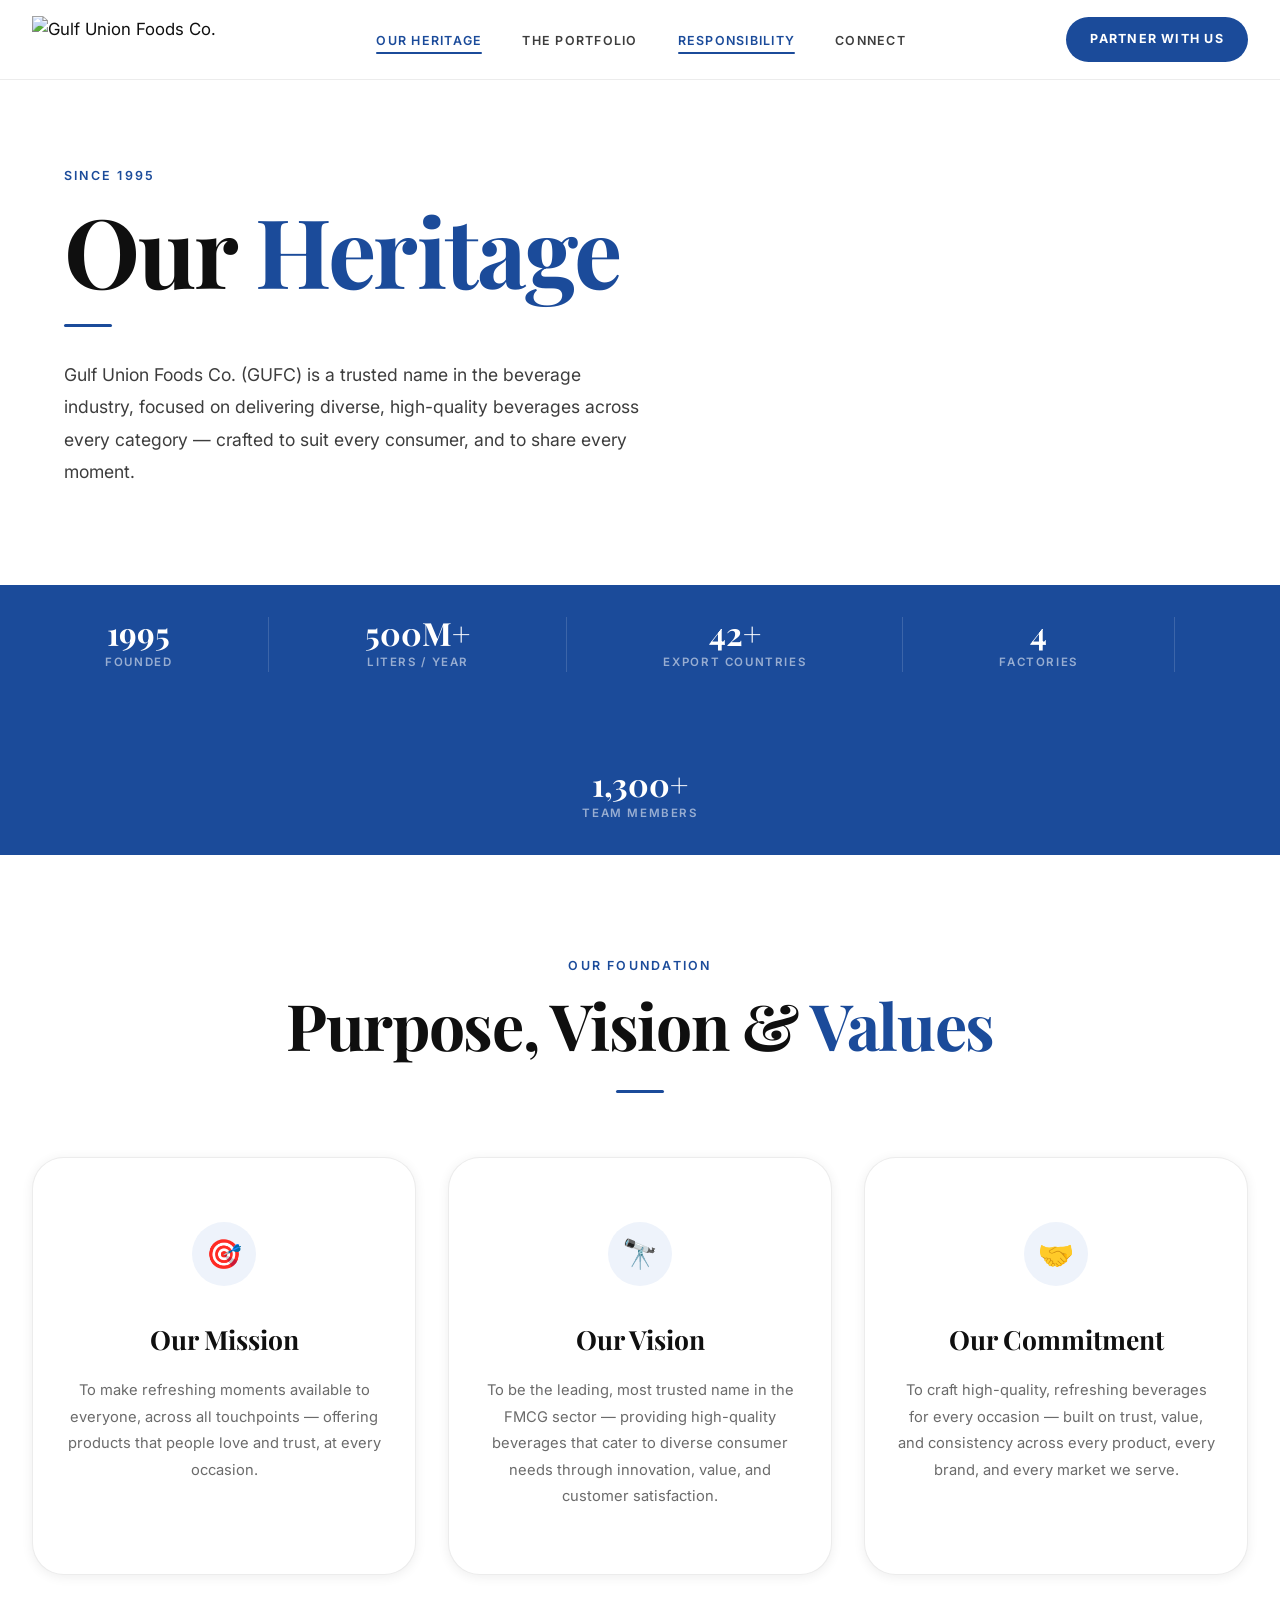
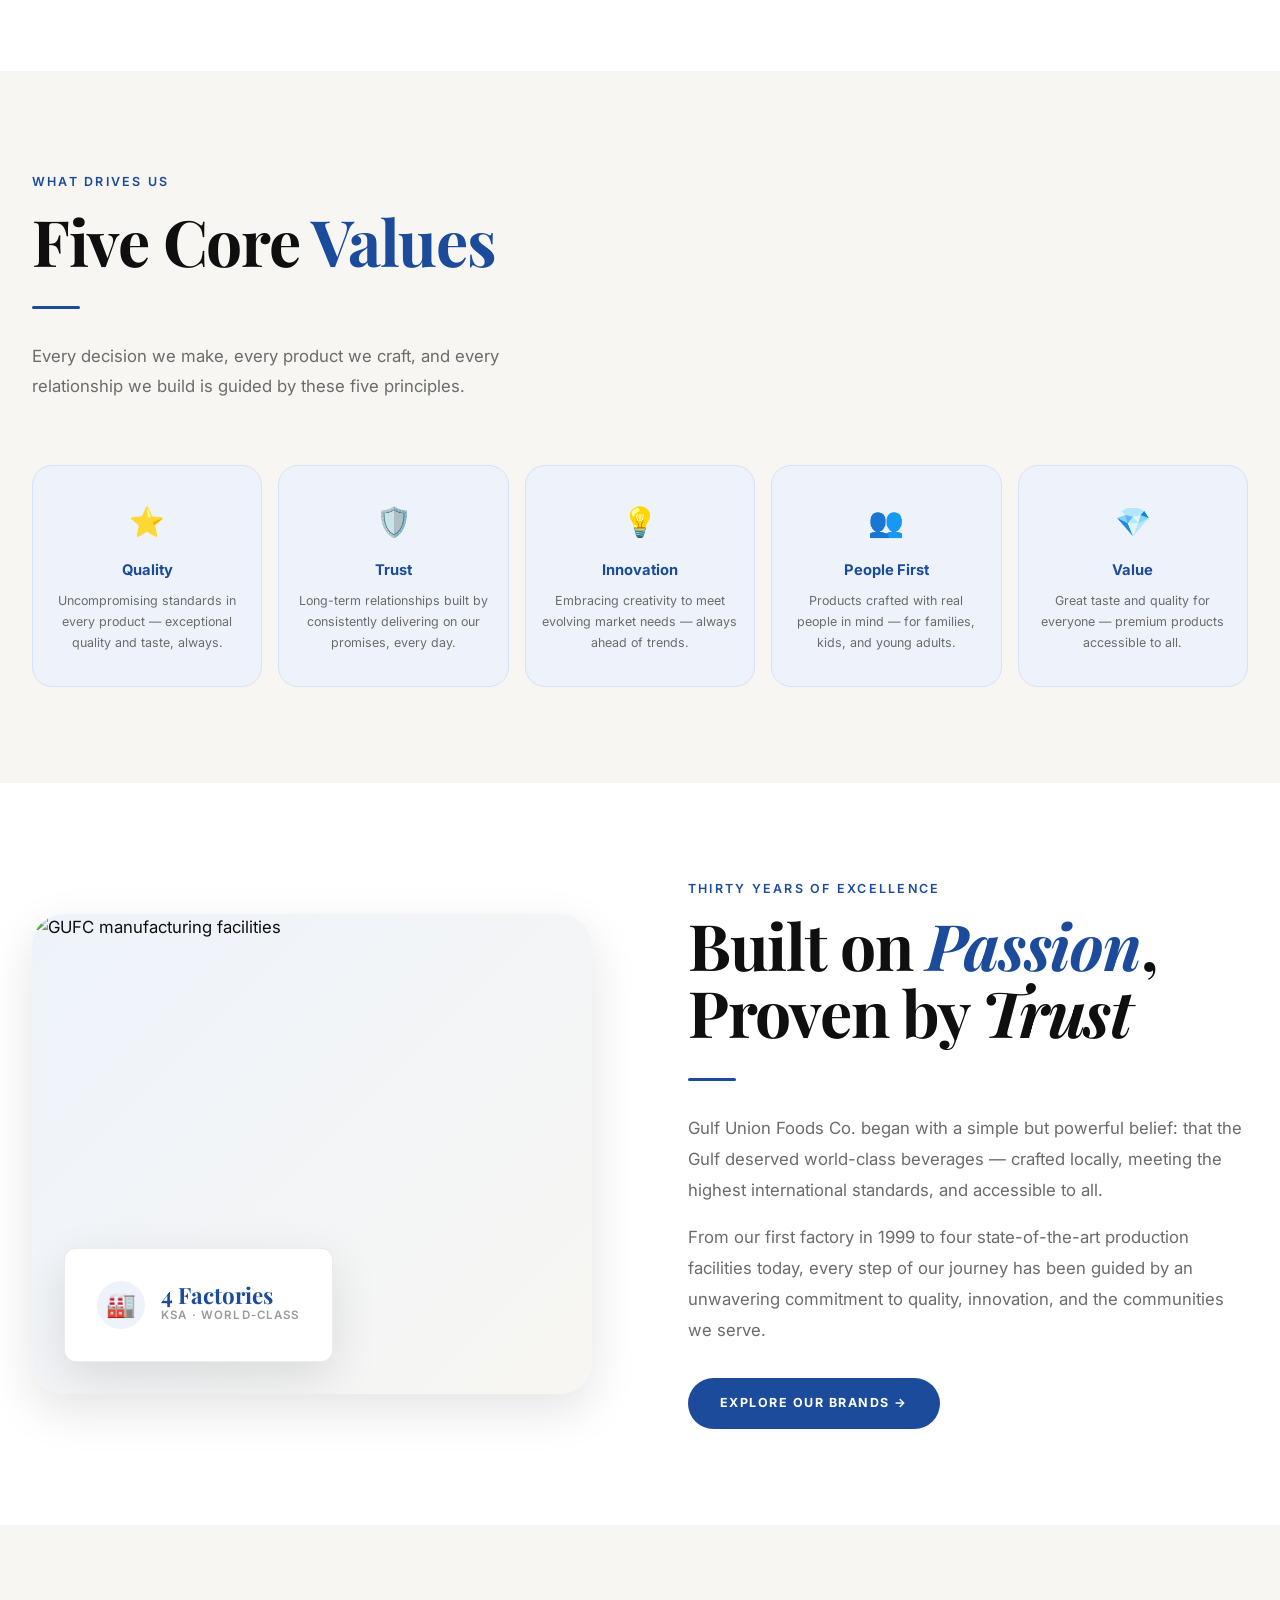
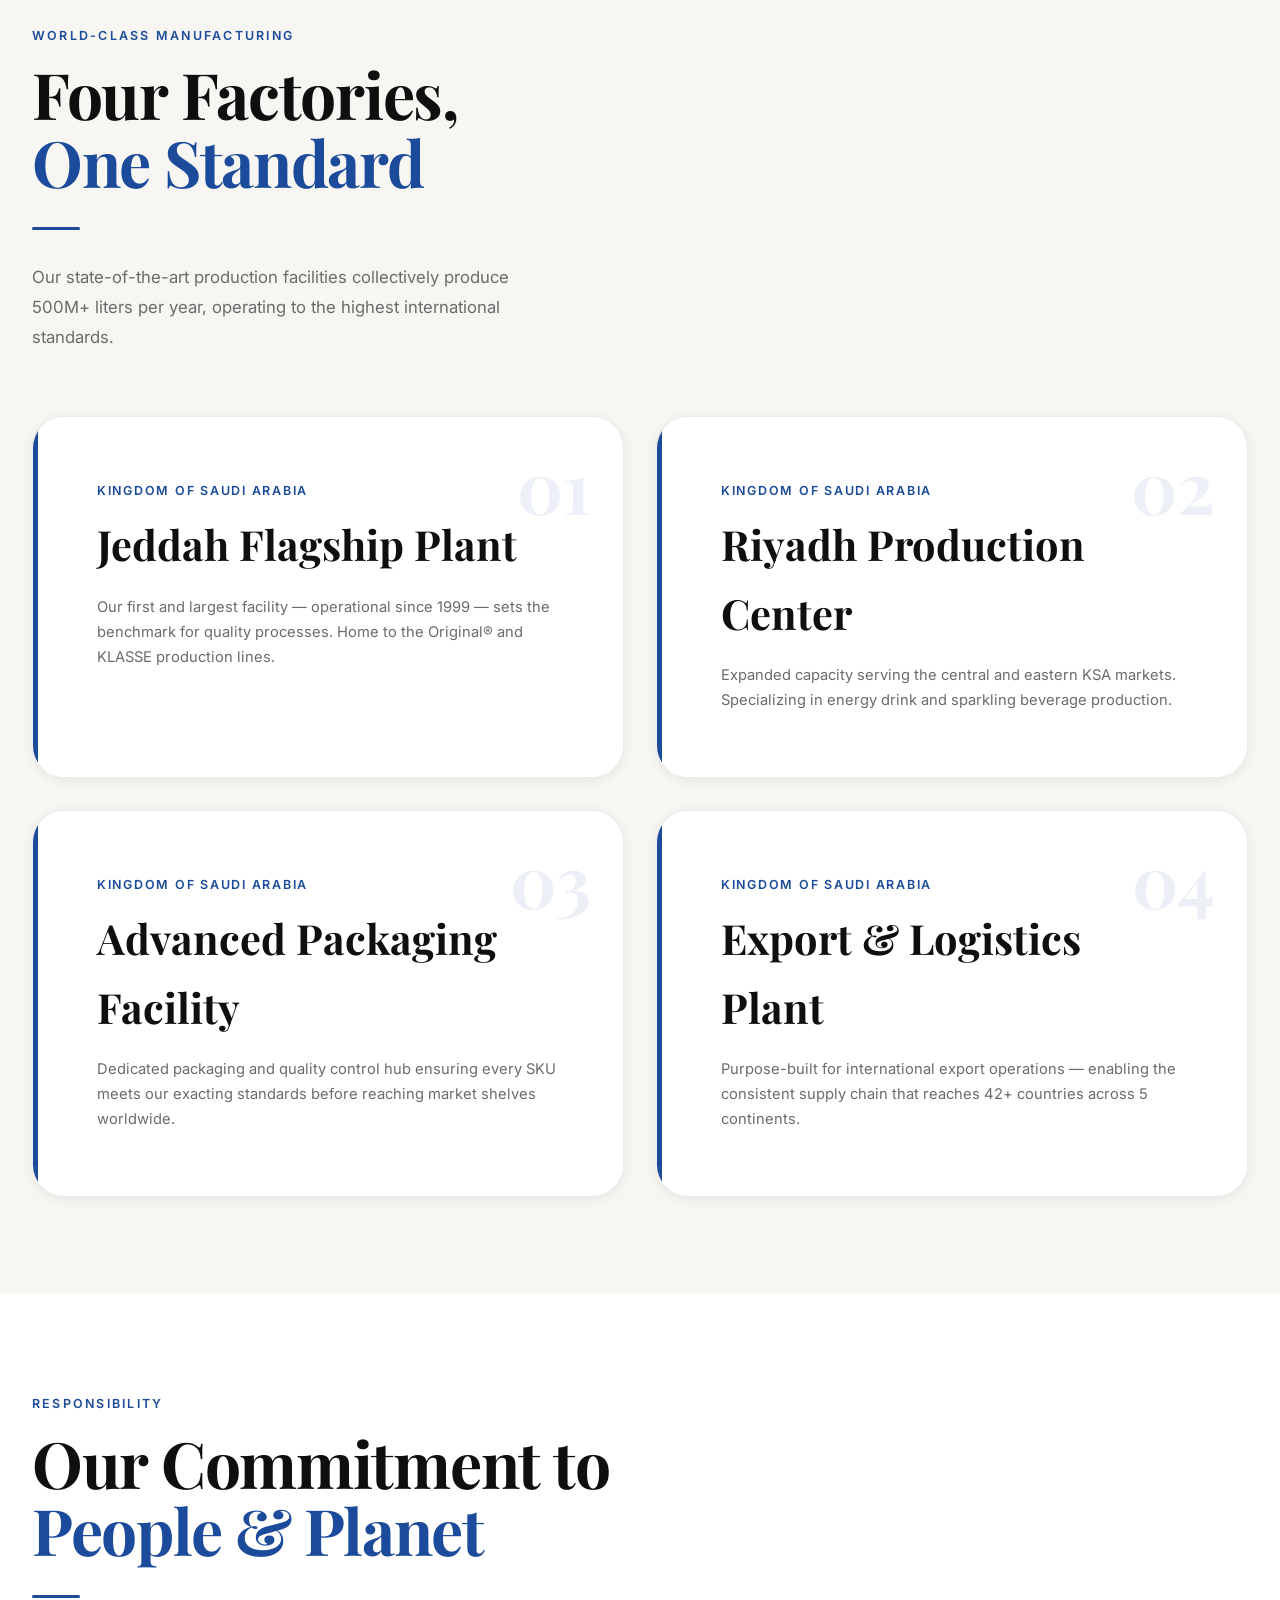
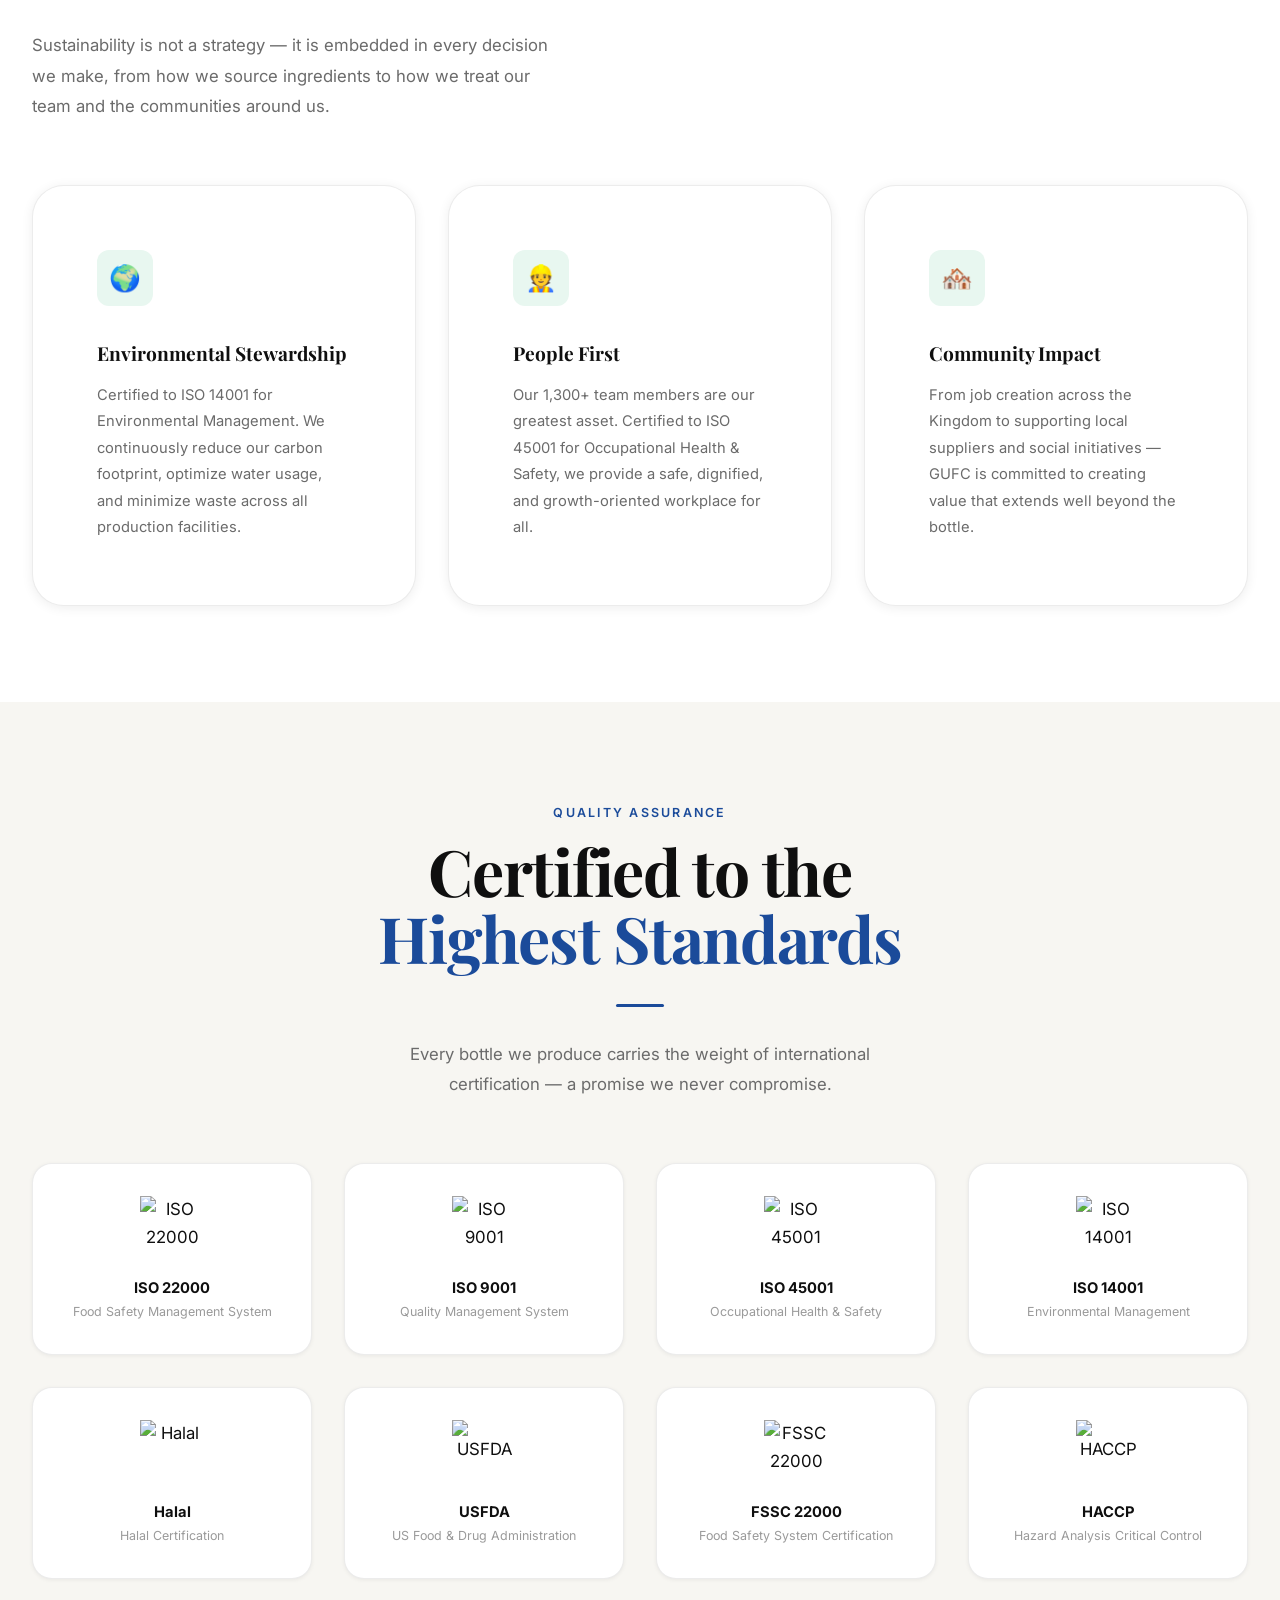
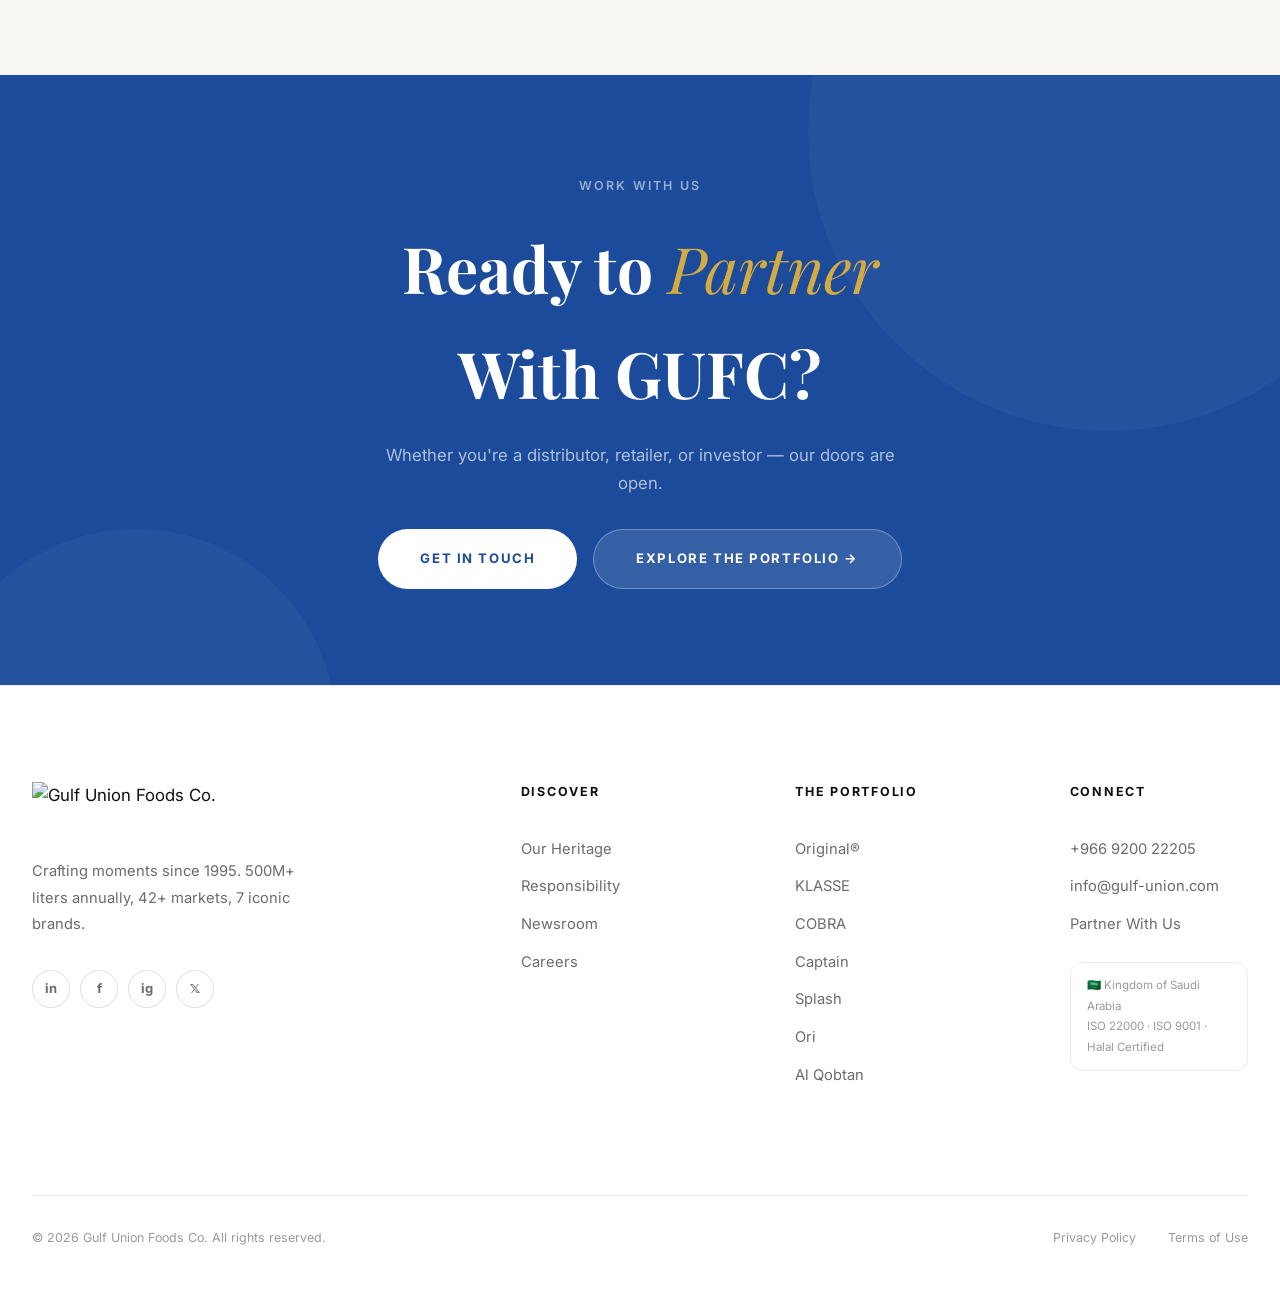
==== commit a6739d62: "feat: ultra-premium LIGHT theme rebuild v3.0 - white palette, Playfair Display + Inter, brand tile g" ====
--- a/about.html
+++ b/about.html
@@ -4,182 +4,9 @@
   <meta charset="UTF-8" />
   <meta name="viewport" content="width=device-width, initial-scale=1.0" />
   <title>Our Heritage — Gulf Union Foods Co.</title>
-  <meta name="description" content="Discover the story of Gulf Union Foods Co. — founded in 1995, built on trust, quality, and a passion for great beverages. Learn our mission, vision, values, and certifications." />
+  <meta name="description" content="Discover the story of Gulf Union Foods Co. — founded in 1995, built on trust, quality, and a passion for great beverages. Our mission, vision, values, factories, and certifications." />
   <link rel="icon" href="https://gulf-union.com/images/fav.ico" />
   <link rel="stylesheet" href="styles.css" />
-  <script src="https://unpkg.com/@phosphor-icons/web@2.1.1/src/index.js" defer></script>
-  <style>
-    /* ── Page-specific styles ── */
-    .about-hero {
-      position: relative;
-      min-height: 70vh;
-      display: flex;
-      align-items: flex-end;
-      padding: calc(var(--nav-h) + 4rem) var(--sp-md) var(--sp-xl);
-      overflow: hidden;
-    }
-    .about-hero__bg {
-      position: absolute;
-      inset: 0;
-      background-image: url('https://gulf-union.com/images/whoback.jpg');
-      background-size: cover;
-      background-position: center 30%;
-      z-index: 0;
-    }
-    .about-hero__bg::after {
-      content: '';
-      position: absolute;
-      inset: 0;
-      background: linear-gradient(
-        to bottom,
-        rgba(8,8,8,0.3) 0%,
-        rgba(8,8,8,0.5) 50%,
-        rgba(8,8,8,0.95) 100%
-      );
-    }
-    .about-hero__content {
-      position: relative;
-      z-index: 2;
-      max-width: var(--max-w);
-      margin: 0 auto;
-      width: 100%;
-    }
-
-    /* Responsibility / sustainability section */
-    .responsibility-cards {
-      display: grid;
-      grid-template-columns: repeat(3, 1fr);
-      gap: var(--sp-md);
-      margin-top: var(--sp-lg);
-    }
-    .resp-card {
-      background: rgba(255,255,255,0.03);
-      border: 1px solid var(--c-border);
-      border-radius: var(--r-lg);
-      padding: var(--sp-lg) var(--sp-md);
-      transition: border-color var(--t-med), transform var(--t-med);
-      position: relative;
-      overflow: hidden;
-    }
-    .resp-card::after {
-      content: '';
-      position: absolute;
-      bottom: 0; left: 0; right: 0;
-      height: 2px;
-      background: linear-gradient(to right, var(--c-gold), transparent);
-      transform: scaleX(0);
-      transform-origin: left;
-      transition: transform var(--t-med) var(--ease-out);
-    }
-    .resp-card:hover { border-color: rgba(201,168,76,0.25); transform: translateY(-6px); }
-    .resp-card:hover::after { transform: scaleX(1); }
-    .resp-card__icon {
-      font-size: 2.5rem;
-      margin-bottom: var(--sp-md);
-      display: block;
-      line-height: 1;
-    }
-    .resp-card__title {
-      font-family: var(--font-display);
-      font-size: var(--ts-lg);
-      font-weight: 500;
-      color: var(--c-white);
-      margin-bottom: var(--sp-sm);
-    }
-    .resp-card__text {
-      font-size: var(--ts-sm);
-      color: var(--c-muted);
-      line-height: 1.8;
-    }
-
-    /* Values swiper-style */
-    .values-grid {
-      display: grid;
-      grid-template-columns: repeat(5, 1fr);
-      gap: 1px;
-      background: var(--c-border);
-      border-radius: var(--r-lg);
-      overflow: hidden;
-      margin-top: var(--sp-lg);
-    }
-    .value-item {
-      background: var(--c-surface);
-      padding: var(--sp-lg) var(--sp-md);
-      text-align: center;
-      transition: background var(--t-med);
-    }
-    .value-item:hover { background: rgba(201,168,76,0.07); }
-    .value-item__icon { font-size: 2rem; margin-bottom: 1rem; display: block; }
-    .value-item__name {
-      font-family: var(--font-display);
-      font-size: var(--ts-md);
-      font-weight: 500;
-      color: var(--c-gold);
-      margin-bottom: 0.5rem;
-    }
-    .value-item__text {
-      font-size: var(--ts-xs);
-      color: var(--c-muted);
-      line-height: 1.7;
-    }
-
-    /* Factories section */
-    .factories-grid {
-      display: grid;
-      grid-template-columns: repeat(2, 1fr);
-      gap: var(--sp-md);
-      margin-top: var(--sp-lg);
-    }
-    .factory-card {
-      position: relative;
-      border-radius: var(--r-lg);
-      overflow: hidden;
-      padding: var(--sp-lg);
-      background: rgba(255,255,255,0.03);
-      border: 1px solid var(--c-border);
-      display: flex;
-      flex-direction: column;
-      gap: var(--sp-sm);
-      transition: border-color var(--t-med), transform var(--t-med);
-    }
-    .factory-card:hover { border-color: rgba(201,168,76,0.3); transform: translateY(-4px); }
-    .factory-card__number {
-      font-family: var(--font-display);
-      font-size: 5rem;
-      font-weight: 300;
-      color: rgba(201,168,76,0.1);
-      line-height: 1;
-      position: absolute;
-      top: var(--sp-md);
-      right: var(--sp-md);
-    }
-    .factory-card__title {
-      font-family: var(--font-display);
-      font-size: var(--ts-xl);
-      font-weight: 400;
-    }
-    .factory-card__loc {
-      font-size: var(--ts-xs);
-      letter-spacing: 0.15em;
-      text-transform: uppercase;
-      color: var(--c-gold);
-    }
-    .factory-card__desc {
-      font-size: var(--ts-sm);
-      color: var(--c-muted);
-      line-height: 1.7;
-    }
-
-    @media (max-width: 900px) {
-      .responsibility-cards { grid-template-columns: 1fr 1fr; }
-      .values-grid { grid-template-columns: 1fr 1fr; }
-      .factories-grid { grid-template-columns: 1fr; }
-    }
-    @media (max-width: 600px) {
-      .responsibility-cards { grid-template-columns: 1fr; }
-      .values-grid { grid-template-columns: 1fr; }
-    }
-  </style>
 </head>
 <body>
 
@@ -223,17 +50,20 @@
 </div>
 
 
-<!-- ── HERO ── -->
+<!-- ══════════════════════════════════════════
+     HERO — photo overlay with light wash
+══════════════════════════════════════════ -->
 <section class="about-hero" aria-labelledby="about-title">
   <div class="about-hero__bg" aria-hidden="true"></div>
-  <div class="about-hero__content">
+  <div class="about-hero__overlay" aria-hidden="true"></div>
+  <div class="about-hero__content container">
     <div class="reveal">
-      <span class="t-label" style="display:block;margin-bottom:1rem;">Since 1995</span>
+      <span class="t-label" style="display:block;margin-bottom:0.75rem;">Since 1995</span>
       <h1 class="t-display t-3xl" id="about-title">
-        Our<br/><em class="t-italic t-gold">Heritage</em>
+        Our <span class="t-blue">Heritage</span>
       </h1>
       <div class="divider" style="margin-top:1.5rem;"></div>
-      <p style="max-width:600px;color:rgba(248,246,240,0.7);font-size:1.1rem;line-height:1.8;margin-top:1.5rem;">
+      <p style="max-width:580px;color:var(--c-ink-2);font-size:1.1rem;line-height:1.85;margin-top:1.25rem;">
         Gulf Union Foods Co. (GUFC) is a trusted name in the beverage industry, focused on delivering diverse, high-quality beverages across every category — crafted to suit every consumer, and to share every moment.
       </p>
     </div>
@@ -241,163 +71,254 @@
 </section>
 
 
-<!-- ── MISSION / VISION / VALUES pillars ── -->
-<section class="section" style="background:var(--c-deep);" aria-labelledby="mvv-title">
-  <div class="container">
-    <div class="section-header" style="text-align:center;">
-      <span class="t-label reveal">Our Foundation</span>
-      <h2 class="t-display t-2xl reveal reveal-delay-1" id="mvv-title" style="margin-top:1rem;">
-        Purpose, Vision &amp;<br/><em class="t-italic t-gold">Values</em>
-      </h2>
-      <div class="divider divider--center reveal reveal-delay-2"></div>
+<!-- ══════════════════════════════════════════
+     QUICK FACTS STRIP
+══════════════════════════════════════════ -->
+<div style="background:var(--c-blue);padding:var(--sp-md) 0;" aria-label="Key facts">
+  <div class="container">
+    <div style="display:flex;justify-content:center;gap:var(--sp-xl);flex-wrap:wrap;">
+      <div style="text-align:center;">
+        <div style="font-family:'Playfair Display',serif;font-size:2rem;font-weight:700;color:#fff;line-height:1;">1995</div>
+        <div style="font-size:0.72rem;font-weight:600;letter-spacing:0.14em;text-transform:uppercase;color:rgba(255,255,255,0.55);margin-top:4px;">Founded</div>
+      </div>
+      <div style="width:1px;background:rgba(255,255,255,0.15);"></div>
+      <div style="text-align:center;">
+        <div style="font-family:'Playfair Display',serif;font-size:2rem;font-weight:700;color:#fff;line-height:1;">500M+</div>
+        <div style="font-size:0.72rem;font-weight:600;letter-spacing:0.14em;text-transform:uppercase;color:rgba(255,255,255,0.55);margin-top:4px;">Liters / Year</div>
+      </div>
+      <div style="width:1px;background:rgba(255,255,255,0.15);"></div>
+      <div style="text-align:center;">
+        <div style="font-family:'Playfair Display',serif;font-size:2rem;font-weight:700;color:#fff;line-height:1;">42+</div>
+        <div style="font-size:0.72rem;font-weight:600;letter-spacing:0.14em;text-transform:uppercase;color:rgba(255,255,255,0.55);margin-top:4px;">Export Countries</div>
+      </div>
+      <div style="width:1px;background:rgba(255,255,255,0.15);"></div>
+      <div style="text-align:center;">
+        <div style="font-family:'Playfair Display',serif;font-size:2rem;font-weight:700;color:#fff;line-height:1;">4</div>
+        <div style="font-size:0.72rem;font-weight:600;letter-spacing:0.14em;text-transform:uppercase;color:rgba(255,255,255,0.55);margin-top:4px;">Factories</div>
+      </div>
+      <div style="width:1px;background:rgba(255,255,255,0.15);"></div>
+      <div style="text-align:center;">
+        <div style="font-family:'Playfair Display',serif;font-size:2rem;font-weight:700;color:#fff;line-height:1;">1,300+</div>
+        <div style="font-size:0.72rem;font-weight:600;letter-spacing:0.14em;text-transform:uppercase;color:rgba(255,255,255,0.55);margin-top:4px;">Team Members</div>
+      </div>
+    </div>
+  </div>
+</div>
+
+
+<!-- ══════════════════════════════════════════
+     MISSION / VISION / COMMITMENT
+══════════════════════════════════════════ -->
+<section class="section section--white" aria-labelledby="mvv-title">
+  <div class="container">
+    <div class="section-header section-header--center reveal">
+      <span class="t-label">Our Foundation</span>
+      <h2 class="t-display t-2xl" id="mvv-title" style="margin-top:0.75rem;">
+        Purpose, Vision &amp; <span class="t-blue">Values</span>
+      </h2>
+      <div class="divider divider--center"></div>
     </div>
 
     <div class="mvv-grid">
       <div class="mvv-card reveal reveal-delay-1">
-        <span class="mvv-card__icon">🎯</span>
+        <div class="mvv-card__icon">🎯</div>
         <div class="mvv-card__title">Our Mission</div>
         <p class="mvv-card__text">
-          To make refreshing moments available to everyone, across all touchpoints, offering products that people love and trust.
-        </p>
-      </div>
-
+          To make refreshing moments available to everyone, across all touchpoints — offering products that people love and trust, at every occasion.
+        </p>
+      </div>
       <div class="mvv-card reveal reveal-delay-2">
-        <span class="mvv-card__icon">🔭</span>
+        <div class="mvv-card__icon">🔭</div>
         <div class="mvv-card__title">Our Vision</div>
         <p class="mvv-card__text">
-          To be the leading, most trusted name in the FMCG sector by providing high-quality beverages that cater to diverse consumer needs — combining innovation, value, and an unwavering commitment to customer satisfaction.
-        </p>
-      </div>
-
+          To be the leading, most trusted name in the FMCG sector — providing high-quality beverages that cater to diverse consumer needs through innovation, value, and customer satisfaction.
+        </p>
+      </div>
       <div class="mvv-card reveal reveal-delay-3">
-        <span class="mvv-card__icon">🤝</span>
+        <div class="mvv-card__icon">🤝</div>
         <div class="mvv-card__title">Our Commitment</div>
         <p class="mvv-card__text">
-          Craft high-quality, refreshing beverages for every occasion, built on trust, value, and consistency across every product and brand — every day, in every bottle.
-        </p>
-      </div>
-    </div>
-  </div>
-</section>
-
-
-<!-- ── VALUES ── -->
-<section class="section" style="background:var(--c-black);" aria-labelledby="values-title">
-  <div class="container">
-    <div class="section-header">
-      <span class="t-label reveal">What Drives Us</span>
-      <h2 class="t-display t-2xl reveal reveal-delay-1" id="values-title" style="margin-top:1rem;">
-        Five Core<br/><em class="t-italic t-gold">Values</em>
-      </h2>
-      <div class="divider reveal reveal-delay-2"></div>
-    </div>
-
-    <div class="values-grid reveal reveal-delay-2">
-      <div class="value-item">
-        <span class="value-item__icon">⭐</span>
-        <div class="value-item__name">Quality</div>
-        <p class="value-item__text">Uncompromising standards across all products — every beverage delivers exceptional quality and taste.</p>
-      </div>
-      <div class="value-item">
-        <span class="value-item__icon">🛡️</span>
-        <div class="value-item__name">Trust</div>
-        <p class="value-item__text">Long-term relationships built by consistently delivering on our promises — every day, in every bottle.</p>
-      </div>
-      <div class="value-item">
-        <span class="value-item__icon">💡</span>
-        <div class="value-item__name">Innovation</div>
-        <p class="value-item__text">Embracing creativity to meet evolving market needs — always ahead of trends with purpose-driven ideas.</p>
-      </div>
-      <div class="value-item">
-        <span class="value-item__icon">👥</span>
-        <div class="value-item__name">Customer-Centricity</div>
-        <p class="value-item__text">Products crafted with people in mind — for families, kids, and young adults. Real needs at the center.</p>
-      </div>
-      <div class="value-item">
-        <span class="value-item__icon">💎</span>
-        <div class="value-item__name">Value</div>
-        <p class="value-item__text">Everyone deserves great taste and high quality. That's why we offer excellent products accessible to all.</p>
-      </div>
-    </div>
-  </div>
-</section>
-
-
-<!-- ── OUR FACTORIES ── -->
-<section class="section" style="background:var(--c-deep);" aria-labelledby="factories-title">
-  <div class="container">
-    <div class="section-header">
-      <span class="t-label reveal">World-Class Manufacturing</span>
-      <h2 class="t-display t-2xl reveal reveal-delay-1" id="factories-title" style="margin-top:1rem;">
-        Four Factories,<br/><em class="t-italic t-gold">One Standard</em>
-      </h2>
-      <div class="divider reveal reveal-delay-2"></div>
-      <p class="t-muted reveal reveal-delay-3" style="max-width:540px;margin-top:1rem;font-size:1.05rem;line-height:1.8;">
-        Our state-of-the-art production facilities operate to the highest international standards, collectively producing 500M+ liters per year.
+          To craft high-quality, refreshing beverages for every occasion — built on trust, value, and consistency across every product, every brand, and every market we serve.
+        </p>
+      </div>
+    </div>
+  </div>
+</section>
+
+
+<!-- ══════════════════════════════════════════
+     FIVE CORE VALUES
+══════════════════════════════════════════ -->
+<section class="section section--surface" aria-labelledby="values-title">
+  <div class="container">
+    <div class="section-header reveal">
+      <span class="t-label">What Drives Us</span>
+      <h2 class="t-display t-2xl" id="values-title" style="margin-top:0.75rem;">
+        Five Core <span class="t-blue">Values</span>
+      </h2>
+      <div class="divider"></div>
+      <p class="t-muted" style="max-width:520px;margin-top:0.75rem;font-size:1.05rem;line-height:1.8;">
+        Every decision we make, every product we craft, and every relationship we build is guided by these five principles.
+      </p>
+    </div>
+
+    <div class="values-row">
+      <div class="value-card reveal reveal-delay-1">
+        <div class="value-card__icon">⭐</div>
+        <div class="value-card__name">Quality</div>
+        <p class="value-card__text">Uncompromising standards in every product — exceptional quality and taste, always.</p>
+      </div>
+      <div class="value-card reveal reveal-delay-2">
+        <div class="value-card__icon">🛡️</div>
+        <div class="value-card__name">Trust</div>
+        <p class="value-card__text">Long-term relationships built by consistently delivering on our promises, every day.</p>
+      </div>
+      <div class="value-card reveal reveal-delay-3">
+        <div class="value-card__icon">💡</div>
+        <div class="value-card__name">Innovation</div>
+        <p class="value-card__text">Embracing creativity to meet evolving market needs — always ahead of trends.</p>
+      </div>
+      <div class="value-card reveal reveal-delay-4">
+        <div class="value-card__icon">👥</div>
+        <div class="value-card__name">People First</div>
+        <p class="value-card__text">Products crafted with real people in mind — for families, kids, and young adults.</p>
+      </div>
+      <div class="value-card reveal reveal-delay-5">
+        <div class="value-card__icon">💎</div>
+        <div class="value-card__name">Value</div>
+        <p class="value-card__text">Great taste and quality for everyone — premium products accessible to all.</p>
+      </div>
+    </div>
+  </div>
+</section>
+
+
+<!-- ══════════════════════════════════════════
+     OUR STORY — editorial split
+══════════════════════════════════════════ -->
+<section class="section section--white" aria-labelledby="story-title">
+  <div class="container">
+    <div style="display:grid;grid-template-columns:1fr 1fr;gap:var(--sp-xl);align-items:center;">
+      <div style="position:relative;border-radius:var(--r-xl);overflow:hidden;height:480px;box-shadow:var(--shadow-lg);" class="reveal-left">
+        <img
+          src="https://gulf-union.com/images/whoback.jpg"
+          alt="GUFC manufacturing facilities"
+          style="width:100%;height:100%;object-fit:cover;"
+          loading="lazy"
+          onerror="this.parentElement.style.background='linear-gradient(135deg,var(--c-blue-pale),var(--c-surface))';"
+        />
+        <!-- Overlay stat card -->
+        <div style="position:absolute;bottom:var(--sp-md);left:var(--sp-md);background:#fff;border-radius:var(--r-md);padding:var(--sp-md);box-shadow:var(--shadow-lg);display:flex;align-items:center;gap:var(--sp-sm);border:1px solid var(--c-border);">
+          <div style="width:48px;height:48px;border-radius:50%;background:var(--c-blue-pale);display:flex;align-items:center;justify-content:center;font-size:1.5rem;">🏭</div>
+          <div>
+            <div style="font-family:'Playfair Display',serif;font-size:1.4rem;font-weight:700;color:var(--c-blue);line-height:1;">4 Factories</div>
+            <div style="font-size:0.72rem;font-weight:600;letter-spacing:0.1em;text-transform:uppercase;color:var(--c-ink-4);">KSA · World-Class</div>
+          </div>
+        </div>
+      </div>
+
+      <div class="reveal-right">
+        <span class="t-label" style="display:block;margin-bottom:0.75rem;">Thirty Years of Excellence</span>
+        <h2 class="t-display t-2xl" id="story-title" style="margin-bottom:1rem;">
+          Built on <em class="t-italic t-blue">Passion</em>,<br/>Proven by <em class="t-italic">Trust</em>
+        </h2>
+        <div class="divider"></div>
+        <p style="color:var(--c-ink-3);font-size:1.05rem;line-height:1.85;margin-top:1rem;margin-bottom:1rem;">
+          Gulf Union Foods Co. began with a simple but powerful belief: that the Gulf deserved world-class beverages — crafted locally, meeting the highest international standards, and accessible to all.
+        </p>
+        <p style="color:var(--c-ink-3);font-size:1.05rem;line-height:1.85;margin-bottom:var(--sp-md);">
+          From our first factory in 1999 to four state-of-the-art production facilities today, every step of our journey has been guided by an unwavering commitment to quality, innovation, and the communities we serve.
+        </p>
+        <a href="brands.html" class="btn btn--primary">Explore Our Brands →</a>
+      </div>
+    </div>
+  </div>
+</section>
+
+
+<!-- ══════════════════════════════════════════
+     FACTORIES
+══════════════════════════════════════════ -->
+<section class="section section--surface" aria-labelledby="factories-title">
+  <div class="container">
+    <div class="section-header reveal">
+      <span class="t-label">World-Class Manufacturing</span>
+      <h2 class="t-display t-2xl" id="factories-title" style="margin-top:0.75rem;">
+        Four Factories,<br/><span class="t-blue">One Standard</span>
+      </h2>
+      <div class="divider"></div>
+      <p class="t-muted" style="max-width:520px;margin-top:0.75rem;font-size:1.05rem;line-height:1.8;">
+        Our state-of-the-art production facilities collectively produce 500M+ liters per year, operating to the highest international standards.
       </p>
     </div>
 
     <div class="factories-grid">
       <div class="factory-card reveal reveal-delay-1">
-        <span class="factory-card__number">01</span>
+        <div class="factory-card__accent"></div>
+        <div class="factory-card__num">01</div>
         <div class="factory-card__loc">Kingdom of Saudi Arabia</div>
         <div class="factory-card__title">Jeddah Flagship Plant</div>
-        <p class="factory-card__desc">Our first and largest facility — operational since 1999 — sets the benchmark for our quality processes. Home to the Original® and KLASSE production lines.</p>
+        <p class="factory-card__desc">Our first and largest facility — operational since 1999 — sets the benchmark for quality processes. Home to the Original® and KLASSE production lines.</p>
       </div>
       <div class="factory-card reveal reveal-delay-2">
-        <span class="factory-card__number">02</span>
+        <div class="factory-card__accent"></div>
+        <div class="factory-card__num">02</div>
         <div class="factory-card__loc">Kingdom of Saudi Arabia</div>
         <div class="factory-card__title">Riyadh Production Center</div>
         <p class="factory-card__desc">Expanded capacity serving the central and eastern KSA markets. Specializing in energy drink and sparkling beverage production.</p>
       </div>
       <div class="factory-card reveal reveal-delay-3">
-        <span class="factory-card__number">03</span>
+        <div class="factory-card__accent"></div>
+        <div class="factory-card__num">03</div>
         <div class="factory-card__loc">Kingdom of Saudi Arabia</div>
         <div class="factory-card__title">Advanced Packaging Facility</div>
-        <p class="factory-card__desc">Dedicated packaging and quality control hub ensuring every SKU leaving our facilities meets our exacting standards before reaching market shelves.</p>
+        <p class="factory-card__desc">Dedicated packaging and quality control hub ensuring every SKU meets our exacting standards before reaching market shelves worldwide.</p>
       </div>
       <div class="factory-card reveal reveal-delay-4">
-        <span class="factory-card__number">04</span>
+        <div class="factory-card__accent"></div>
+        <div class="factory-card__num">04</div>
         <div class="factory-card__loc">Kingdom of Saudi Arabia</div>
         <div class="factory-card__title">Export &amp; Logistics Plant</div>
-        <p class="factory-card__desc">Our newest facility, purpose-built for international export operations — enabling the consistent supply chain that reaches 42+ countries worldwide.</p>
-      </div>
-    </div>
-  </div>
-</section>
-
-
-<!-- ── RESPONSIBILITY ── -->
-<section class="section" id="responsibility" aria-labelledby="resp-title" style="background:var(--c-black);">
-  <div class="container">
-    <div class="section-header">
-      <span class="t-label reveal">Responsibility</span>
-      <h2 class="t-display t-2xl reveal reveal-delay-1" id="resp-title" style="margin-top:1rem;">
-        Our Commitment to<br/><em class="t-italic t-gold">People &amp; Planet</em>
-      </h2>
-      <div class="divider reveal reveal-delay-2"></div>
-      <p class="t-muted reveal reveal-delay-3" style="max-width:560px;margin-top:1rem;font-size:1.05rem;line-height:1.8;">
+        <p class="factory-card__desc">Purpose-built for international export operations — enabling the consistent supply chain that reaches 42+ countries across 5 continents.</p>
+      </div>
+    </div>
+  </div>
+</section>
+
+
+<!-- ══════════════════════════════════════════
+     RESPONSIBILITY
+══════════════════════════════════════════ -->
+<section class="section section--white" id="responsibility" aria-labelledby="resp-title">
+  <div class="container">
+    <div class="section-header reveal">
+      <span class="t-label">Responsibility</span>
+      <h2 class="t-display t-2xl" id="resp-title" style="margin-top:0.75rem;">
+        Our Commitment to<br/><span class="t-blue">People &amp; Planet</span>
+      </h2>
+      <div class="divider"></div>
+      <p class="t-muted" style="max-width:540px;margin-top:0.75rem;font-size:1.05rem;line-height:1.8;">
         Sustainability is not a strategy — it is embedded in every decision we make, from how we source ingredients to how we treat our team and the communities around us.
       </p>
     </div>
 
-    <div class="responsibility-cards">
+    <div class="resp-grid">
       <div class="resp-card reveal reveal-delay-1">
-        <span class="resp-card__icon">🌍</span>
+        <div class="resp-card__icon">🌍</div>
         <div class="resp-card__title">Environmental Stewardship</div>
         <p class="resp-card__text">
-          Certified to ISO 14001 for Environmental Management. We continuously work to reduce our carbon footprint, optimize water usage, and minimize waste across all production facilities.
+          Certified to ISO 14001 for Environmental Management. We continuously reduce our carbon footprint, optimize water usage, and minimize waste across all production facilities.
         </p>
       </div>
       <div class="resp-card reveal reveal-delay-2">
-        <span class="resp-card__icon">👷</span>
+        <div class="resp-card__icon">👷</div>
         <div class="resp-card__title">People First</div>
         <p class="resp-card__text">
           Our 1,300+ team members are our greatest asset. Certified to ISO 45001 for Occupational Health &amp; Safety, we provide a safe, dignified, and growth-oriented workplace for all.
         </p>
       </div>
       <div class="resp-card reveal reveal-delay-3">
-        <span class="resp-card__icon">🏘️</span>
+        <div class="resp-card__icon">🏘️</div>
         <div class="resp-card__title">Community Impact</div>
         <p class="resp-card__text">
           From job creation across the Kingdom to supporting local suppliers and social initiatives — GUFC is committed to creating value that extends well beyond the bottle.
@@ -408,77 +329,86 @@
 </section>
 
 
-<!-- ── CERTIFICATIONS ── -->
-<section class="section certs" aria-labelledby="certs-title">
-  <div class="container">
-    <div class="section-header" style="text-align:center;">
-      <span class="t-label reveal">Quality Assurance</span>
-      <h2 class="t-display t-2xl reveal reveal-delay-1" id="certs-title" style="margin-top:1rem;">
-        Certified to the<br/><em class="t-italic t-gold">Highest Standards</em>
-      </h2>
-      <div class="divider divider--center reveal reveal-delay-2"></div>
-    </div>
-
-    <div class="certs__grid">
-      <div class="cert-card reveal reveal-delay-1">
+<!-- ══════════════════════════════════════════
+     CERTIFICATIONS
+══════════════════════════════════════════ -->
+<section class="section section--surface" aria-labelledby="certs-title">
+  <div class="container">
+    <div class="section-header section-header--center reveal">
+      <span class="t-label">Quality Assurance</span>
+      <h2 class="t-display t-2xl" id="certs-title" style="margin-top:0.75rem;">
+        Certified to the<br/><span class="t-blue">Highest Standards</span>
+      </h2>
+      <div class="divider divider--center"></div>
+      <p class="t-muted" style="max-width:480px;margin:0.75rem auto 0;font-size:1.05rem;line-height:1.8;">
+        Every bottle we produce carries the weight of international certification — a promise we never compromise.
+      </p>
+    </div>
+
+    <div class="certs-grid">
+      <div class="cert-item reveal reveal-delay-1">
         <img src="https://gulf-union.com/images/cert5.png" alt="ISO 22000" loading="lazy"/>
-        <div class="cert-card__name">ISO 22000</div>
-        <div class="cert-card__desc">Food Safety Management System</div>
-      </div>
-      <div class="cert-card reveal reveal-delay-2">
+        <div class="cert-item__name">ISO 22000</div>
+        <div class="cert-item__desc">Food Safety Management System</div>
+      </div>
+      <div class="cert-item reveal reveal-delay-2">
         <img src="https://gulf-union.com/images/cert8.png" alt="ISO 9001" loading="lazy"/>
-        <div class="cert-card__name">ISO 9001</div>
-        <div class="cert-card__desc">Quality Management System</div>
-      </div>
-      <div class="cert-card reveal reveal-delay-3">
+        <div class="cert-item__name">ISO 9001</div>
+        <div class="cert-item__desc">Quality Management System</div>
+      </div>
+      <div class="cert-item reveal reveal-delay-3">
         <img src="https://gulf-union.com/images/cert6.png" alt="ISO 45001" loading="lazy"/>
-        <div class="cert-card__name">ISO 45001</div>
-        <div class="cert-card__desc">Occupational Health &amp; Safety</div>
-      </div>
-      <div class="cert-card reveal reveal-delay-4">
+        <div class="cert-item__name">ISO 45001</div>
+        <div class="cert-item__desc">Occupational Health &amp; Safety</div>
+      </div>
+      <div class="cert-item reveal reveal-delay-4">
         <img src="https://gulf-union.com/images/cert4.png" alt="ISO 14001" loading="lazy"/>
-        <div class="cert-card__name">ISO 14001</div>
-        <div class="cert-card__desc">Environmental Management</div>
-      </div>
-      <div class="cert-card reveal reveal-delay-1">
+        <div class="cert-item__name">ISO 14001</div>
+        <div class="cert-item__desc">Environmental Management</div>
+      </div>
+      <div class="cert-item reveal reveal-delay-1">
         <img src="https://gulf-union.com/images/cert3.png" alt="Halal" loading="lazy"/>
-        <div class="cert-card__name">Halal</div>
-        <div class="cert-card__desc">Halal Certification</div>
-      </div>
-      <div class="cert-card reveal reveal-delay-2">
+        <div class="cert-item__name">Halal</div>
+        <div class="cert-item__desc">Halal Certification</div>
+      </div>
+      <div class="cert-item reveal reveal-delay-2">
         <img src="https://gulf-union.com/images/cert2.png" alt="USFDA" loading="lazy"/>
-        <div class="cert-card__name">USFDA</div>
-        <div class="cert-card__desc">US Food &amp; Drug Administration</div>
-      </div>
-      <div class="cert-card reveal reveal-delay-3">
+        <div class="cert-item__name">USFDA</div>
+        <div class="cert-item__desc">US Food &amp; Drug Administration</div>
+      </div>
+      <div class="cert-item reveal reveal-delay-3">
         <img src="https://gulf-union.com/images/cert1.png" alt="FSSC 22000" loading="lazy"/>
-        <div class="cert-card__name">FSSC 22000</div>
-        <div class="cert-card__desc">Food Safety System Certification</div>
-      </div>
-      <div class="cert-card reveal reveal-delay-4">
+        <div class="cert-item__name">FSSC 22000</div>
+        <div class="cert-item__desc">Food Safety System Certification</div>
+      </div>
+      <div class="cert-item reveal reveal-delay-4">
         <img src="https://gulf-union.com/images/cert9.png" alt="HACCP" loading="lazy"/>
-        <div class="cert-card__name">HACCP</div>
-        <div class="cert-card__desc">Hazard Analysis Critical Control</div>
-      </div>
-    </div>
-  </div>
-</section>
-
-
-<!-- ── CONNECT CTA ── -->
-<section class="section connect">
-  <div class="container">
-    <div class="connect__inner reveal-scale">
-      <span class="t-label" style="display:block;margin-bottom:1rem;">Work With Us</span>
-      <h2 class="connect__title t-display">
-        Ready to<br/><em class="t-italic t-gold">Partner With GUFC?</em>
-      </h2>
-      <p class="connect__sub">
+        <div class="cert-item__name">HACCP</div>
+        <div class="cert-item__desc">Hazard Analysis Critical Control</div>
+      </div>
+    </div>
+  </div>
+</section>
+
+
+<!-- ══════════════════════════════════════════
+     CONNECT CTA
+══════════════════════════════════════════ -->
+<section class="section connect-section" aria-labelledby="connect-title">
+  <div class="container">
+    <div class="connect-inner reveal-scale">
+      <span class="t-label">Work With Us</span>
+      <h2 class="connect-title" id="connect-title">
+        Ready to <em>Partner</em><br/>With GUFC?
+      </h2>
+      <p class="connect-subtitle">
         Whether you're a distributor, retailer, or investor — our doors are open.
       </p>
-      <div class="connect__actions">
-        <a href="contact.html" class="btn btn--primary">Get in Touch</a>
-        <a href="brands.html" class="btn btn--outline">Explore The Portfolio →</a>
+      <div class="connect-actions">
+        <a href="contact.html" class="btn btn--white btn--lg">Get in Touch</a>
+        <a href="brands.html" class="btn btn--lg" style="background:rgba(255,255,255,0.12);color:#fff;border:1.5px solid rgba(255,255,255,0.3);border-radius:50px;">
+          Explore The Portfolio →
+        </a>
       </div>
     </div>
   </div>
@@ -490,10 +420,8 @@
   <div class="container">
     <div class="footer__grid">
       <div>
-        <a href="index.html" class="footer__logo">
-          <img src="https://gulf-union.com/images/logo.png" alt="Gulf Union Foods Co." />
-        </a>
-        <p class="footer__brand-desc">Crafting moments since 1995. 500M+ liters annually, 42+ markets, 7 iconic brands.</p>
+        <a href="index.html" class="footer__logo"><img src="https://gulf-union.com/images/logo.png" alt="Gulf Union Foods Co." /></a>
+        <p class="footer__desc">Crafting moments since 1995. 500M+ liters annually, 42+ markets, 7 iconic brands.</p>
         <div class="footer__social">
           <a href="https://www.linkedin.com/company/gulf-union-foods-company/" target="_blank" rel="noopener" aria-label="LinkedIn">in</a>
           <a href="https://www.facebook.com/OriginalJuiceAR/" target="_blank" rel="noopener" aria-label="Facebook">f</a>
@@ -529,6 +457,10 @@
           <li><a href="mailto:info@gulf-union.com">info@gulf-union.com</a></li>
           <li><a href="contact.html">Partner With Us</a></li>
         </ul>
+        <div style="margin-top:1.5rem;font-size:0.72rem;color:var(--c-ink-4);line-height:1.8;border:1px solid var(--c-border);border-radius:var(--r-md);padding:0.75rem 1rem;">
+          🇸🇦 Kingdom of Saudi Arabia<br/>
+          ISO 22000 · ISO 9001 · Halal Certified
+        </div>
       </div>
     </div>
     <div class="footer__bottom">
--- a/styles.css
+++ b/styles.css
@@ -1,82 +1,104 @@
 /* ============================================================
-   GUFC — GULF UNION FOODS CO.
-   Ultra-Premium Design System v2.0
+   GUFC — Gulf Union Foods Co.
+   Ultra-Premium LIGHT Design System v3.0
+   Theme: Bright · Clean · Appetizing · Refreshing
    Stack: Vanilla CSS + Google Fonts
    ============================================================ */
 
-/* ── Imports ── */
-@import url('https://fonts.googleapis.com/css2?family=Cormorant+Garamond:ital,wght@0,300;0,400;0,500;0,600;0,700;1,300;1,400;1,600&family=DM+Sans:ital,opsz,wght@0,9..40,300;0,9..40,400;0,9..40,500;0,9..40,600;0,9..40,700;1,9..40,300;1,9..40,400&display=swap');
+/* ── Google Fonts ── */
+@import url('https://fonts.googleapis.com/css2?family=Playfair+Display:ital,wght@0,400;0,500;0,600;0,700;0,800;1,400;1,500;1,600&family=Inter:wght@300;400;500;600;700&display=swap');
 
 /* ── Design Tokens ── */
 :root {
-  /* Colors */
-  --c-black:       #080808;
-  --c-deep:        #0d0d0d;
-  --c-surface:     #111111;
-  --c-border:      rgba(255,255,255,0.07);
-  --c-white:       #F8F6F0;
-  --c-muted:       rgba(248, 246, 240, 0.5);
-  --c-gold:        #C9A84C;
-  --c-gold-light:  #E4C97A;
-  --c-gold-dim:    rgba(201, 168, 76, 0.15);
-  --c-red:         #D62B24;
-
-  /* Brand colors */
-  --c-original:    #1c3664;
-  --c-klasse:      #1a1a1a;
-  --c-cobra:       #8b0000;
-  --c-captain:     #3d7a3d;
-  --c-splash:      #191f6d;
-  --c-ori:         #5e2a99;
-  --c-alqobtan:    #7a5c14;
-
-  /* Typography */
-  --font-display:  'Cormorant Garamond', Georgia, serif;
-  --font-body:     'DM Sans', system-ui, sans-serif;
-
-  /* Type Scale */
-  --ts-xs:   clamp(0.7rem, 1.5vw, 0.8rem);
-  --ts-sm:   clamp(0.85rem, 1.8vw, 0.95rem);
-  --ts-base: clamp(0.95rem, 2vw, 1.05rem);
-  --ts-md:   clamp(1.1rem, 2.2vw, 1.25rem);
-  --ts-lg:   clamp(1.4rem, 3vw, 1.75rem);
-  --ts-xl:   clamp(2rem, 5vw, 3rem);
-  --ts-2xl:  clamp(2.8rem, 7vw, 5rem);
-  --ts-3xl:  clamp(4rem, 10vw, 8rem);
-  --ts-hero: clamp(5rem, 13vw, 12rem);
-
-  /* Spacing */
-  --sp-xs: 0.5rem;
-  --sp-sm: 1rem;
-  --sp-md: 2rem;
-  --sp-lg: 4rem;
-  --sp-xl: 8rem;
-
-  /* Radius */
-  --r-sm: 6px;
-  --r-md: 16px;
-  --r-lg: 28px;
-  --r-xl: 48px;
-
-  /* Transitions */
-  --ease-out: cubic-bezier(0.16, 1, 0.3, 1);
+  /* ─ Colors ─ */
+  --c-bg:          #FFFFFF;
+  --c-surface:     #F7F6F2;
+  --c-surface-2:   #EDECEA;
+  --c-surface-blue:#EEF3FB;
+  --c-border:      rgba(15, 15, 15, 0.08);
+  --c-border-md:   rgba(15, 15, 15, 0.14);
+
+  --c-ink:         #0F0F0F;
+  --c-ink-2:       #3D3D3D;
+  --c-ink-3:       #6B6B6B;
+  --c-ink-4:       #9A9A9A;
+
+  /* Brand primaries */
+  --c-blue:        #1B4B9A;
+  --c-blue-hover:  #153E82;
+  --c-blue-light:  #2E5DB3;
+  --c-blue-pale:   #EEF3FB;
+  --c-blue-mid:    #D6E2F5;
+
+  --c-gold:        #B8932A;
+  --c-gold-light:  #D4AA42;
+  --c-gold-pale:   #FBF5E6;
+
+  --c-green:       #1A8B5A;
+  --c-green-pale:  #E8F7F0;
+
+  --c-orange:      #E85D26;
+  --c-orange-pale: #FEF0E8;
+
+  --c-red:         #C42B20;
+
+  /* ─ Typography ─ */
+  --font-display:  'Playfair Display', Georgia, serif;
+  --font-body:     'Inter', system-ui, -apple-system, sans-serif;
+
+  /* ─ Type Scale ─ */
+  --ts-xs:   clamp(0.7rem,  1.4vw, 0.78rem);
+  --ts-sm:   clamp(0.85rem, 1.7vw, 0.92rem);
+  --ts-base: clamp(0.95rem, 1.9vw, 1.05rem);
+  --ts-md:   clamp(1.05rem, 2.1vw, 1.2rem);
+  --ts-lg:   clamp(1.3rem,  2.8vw, 1.65rem);
+  --ts-xl:   clamp(1.8rem,  4vw,   2.6rem);
+  --ts-2xl:  clamp(2.4rem,  5.5vw, 4rem);
+  --ts-3xl:  clamp(3.2rem,  8vw,   6rem);
+  --ts-hero: clamp(3.8rem,  9vw,   7.5rem);
+
+  /* ─ Spacing ─ */
+  --sp-xs:  0.5rem;
+  --sp-sm:  1rem;
+  --sp-md:  2rem;
+  --sp-lg:  4rem;
+  --sp-xl:  6rem;
+  --sp-2xl: 9rem;
+
+  /* ─ Radius ─ */
+  --r-sm:  6px;
+  --r-md:  12px;
+  --r-lg:  20px;
+  --r-xl:  32px;
+  --r-2xl: 48px;
+
+  /* ─ Shadows ─ */
+  --shadow-xs: 0 1px 4px rgba(0,0,0,0.06);
+  --shadow-sm: 0 2px 12px rgba(0,0,0,0.07);
+  --shadow-md: 0 6px 24px rgba(0,0,0,0.09);
+  --shadow-lg: 0 16px 48px rgba(0,0,0,0.11);
+  --shadow-xl: 0 32px 80px rgba(0,0,0,0.12);
+
+  /* ─ Transitions ─ */
+  --ease-out:    cubic-bezier(0.16, 1, 0.3, 1);
   --ease-in-out: cubic-bezier(0.65, 0, 0.35, 1);
-  --t-fast: 0.2s;
-  --t-med: 0.5s;
-  --t-slow: 0.9s;
-  --t-xslow: 1.4s;
-
-  /* Layout */
-  --max-w: 1320px;
-  --nav-h: 80px;
+  --t-fast:  0.18s;
+  --t-med:   0.4s;
+  --t-slow:  0.75s;
+  --t-xslow: 1.2s;
+
+  /* ─ Layout ─ */
+  --max-w:   1280px;
+  --nav-h:   80px;
+  --col-gap: 2rem;
 }
 
 /* ── Reset & Base ── */
 *, *::before, *::after { box-sizing: border-box; margin: 0; padding: 0; }
 html { scroll-behavior: smooth; -webkit-text-size-adjust: 100%; }
 body {
-  background: var(--c-black);
-  color: var(--c-white);
+  background: var(--c-bg);
+  color: var(--c-ink);
   font-family: var(--font-body);
   font-size: var(--ts-base);
   font-weight: 400;
@@ -85,15 +107,16 @@
   -webkit-font-smoothing: antialiased;
   -moz-osx-font-smoothing: grayscale;
 }
-::selection { background: var(--c-gold); color: var(--c-black); }
-img { display: block; max-width: 100%; }
+::selection { background: var(--c-blue); color: #fff; }
+img { display: block; max-width: 100%; height: auto; }
 a { color: inherit; text-decoration: none; }
 button { cursor: pointer; font-family: var(--font-body); border: none; background: none; }
 
 /* ── Scrollbar ── */
-::-webkit-scrollbar { width: 4px; }
-::-webkit-scrollbar-track { background: var(--c-black); }
-::-webkit-scrollbar-thumb { background: var(--c-gold); border-radius: 10px; }
+::-webkit-scrollbar { width: 5px; }
+::-webkit-scrollbar-track { background: var(--c-surface); }
+::-webkit-scrollbar-thumb { background: var(--c-blue-mid); border-radius: 10px; }
+::-webkit-scrollbar-thumb:hover { background: var(--c-blue); }
 
 /* ── Container ── */
 .container {
@@ -103,72 +126,78 @@
   padding: 0 var(--sp-md);
 }
 .container--narrow { max-width: 860px; }
-.container--wide { max-width: 1520px; }
-
-/* ── Typography ── */
+.container--wide   { max-width: 1520px; }
+
+/* ── Section rhythm ── */
+.section { padding: var(--sp-xl) 0; position: relative; }
+.section--sm { padding: var(--sp-lg) 0; }
+.section--lg { padding: var(--sp-2xl) 0; }
+.section--white  { background: var(--c-bg); }
+.section--surface { background: var(--c-surface); }
+.section--blue   { background: var(--c-blue); }
+.section--blue-pale { background: var(--c-surface-blue); }
+
+/* ── Typography helpers ── */
 .t-display {
   font-family: var(--font-display);
-  font-weight: 300;
+  font-weight: 700;
   letter-spacing: -0.02em;
-  line-height: 0.95;
-}
-.t-hero { font-size: var(--ts-hero); }
-.t-3xl  { font-size: var(--ts-3xl); }
-.t-2xl  { font-size: var(--ts-2xl); }
-.t-xl   { font-size: var(--ts-xl); }
-.t-lg   { font-size: var(--ts-lg); }
-.t-md   { font-size: var(--ts-md); }
-.t-label {
+  line-height: 1.05;
+}
+.t-display-light {
+  font-family: var(--font-display);
+  font-weight: 400;
+  line-height: 1.1;
+}
+.t-hero   { font-size: var(--ts-hero); }
+.t-3xl    { font-size: var(--ts-3xl); }
+.t-2xl    { font-size: var(--ts-2xl); }
+.t-xl     { font-size: var(--ts-xl); }
+.t-lg     { font-size: var(--ts-lg); }
+.t-md     { font-size: var(--ts-md); }
+.t-label  {
   font-family: var(--font-body);
   font-size: var(--ts-xs);
   font-weight: 600;
-  letter-spacing: 0.2em;
+  letter-spacing: 0.18em;
   text-transform: uppercase;
-  color: var(--c-gold);
-}
-.t-gold { color: var(--c-gold); }
-.t-muted { color: var(--c-muted); }
+  color: var(--c-blue);
+}
+.t-label--gold { color: var(--c-gold); }
+.t-muted  { color: var(--c-ink-3); }
+.t-blue   { color: var(--c-blue); }
+.t-gold   { color: var(--c-gold); }
 .t-italic { font-style: italic; }
 
-/* ── Section rhythm ── */
-.section {
-  padding: var(--sp-xl) 0;
-  position: relative;
-}
-.section--sm { padding: var(--sp-lg) 0; }
-.section-header { margin-bottom: var(--sp-lg); }
-.section-header .t-label { margin-bottom: var(--sp-sm); display: block; }
-
-/* ── Horizontal rule / divider ── */
+/* ── Dividers ── */
 .divider {
   width: 48px;
-  height: 1px;
-  background: var(--c-gold);
+  height: 3px;
+  border-radius: 2px;
+  background: var(--c-blue);
   margin: var(--sp-md) 0;
 }
 .divider--center { margin: var(--sp-md) auto; }
-
-/* ── Reveal animations (Intersection Observer) ── */
+.divider--gold   { background: var(--c-gold); }
+.divider--sm     { width: 32px; height: 2px; margin: 1rem 0; }
+
+/* ── Section header ── */
+.section-header { margin-bottom: var(--sp-lg); }
+.section-header--center { text-align: center; }
+.section-header--center .divider { margin: var(--sp-md) auto; }
+
+/* ── Reveal animations ── */
 .reveal {
   opacity: 0;
-  transform: translateY(40px);
+  transform: translateY(32px);
   transition: opacity var(--t-slow) var(--ease-out),
               transform var(--t-slow) var(--ease-out);
 }
-.reveal.is-visible {
-  opacity: 1;
-  transform: translateY(0);
-}
-.reveal-delay-1 { transition-delay: 0.1s; }
-.reveal-delay-2 { transition-delay: 0.2s; }
-.reveal-delay-3 { transition-delay: 0.35s; }
-.reveal-delay-4 { transition-delay: 0.5s; }
-.reveal-delay-5 { transition-delay: 0.65s; }
-.reveal-delay-6 { transition-delay: 0.8s; }
+.reveal.is-visible { opacity: 1; transform: translateY(0); }
 
 .reveal-left {
   opacity: 0;
-  transform: translateX(-50px);
+  transform: translateX(-40px);
   transition: opacity var(--t-slow) var(--ease-out),
               transform var(--t-slow) var(--ease-out);
 }
@@ -176,7 +205,7 @@
 
 .reveal-right {
   opacity: 0;
-  transform: translateX(50px);
+  transform: translateX(40px);
   transition: opacity var(--t-slow) var(--ease-out),
               transform var(--t-slow) var(--ease-out);
 }
@@ -184,65 +213,60 @@
 
 .reveal-scale {
   opacity: 0;
-  transform: scale(0.92);
+  transform: scale(0.94);
   transition: opacity var(--t-slow) var(--ease-out),
               transform var(--t-slow) var(--ease-out);
 }
 .reveal-scale.is-visible { opacity: 1; transform: scale(1); }
 
-/* ── Floating animation ── */
-@keyframes float {
-  0%, 100% { transform: translateY(0) rotate(0deg); }
-  33%       { transform: translateY(-18px) rotate(0.5deg); }
-  66%       { transform: translateY(-8px) rotate(-0.5deg); }
-}
-@keyframes floatSlow {
+.reveal-delay-1  { transition-delay: 0.08s; }
+.reveal-delay-2  { transition-delay: 0.18s; }
+.reveal-delay-3  { transition-delay: 0.28s; }
+.reveal-delay-4  { transition-delay: 0.40s; }
+.reveal-delay-5  { transition-delay: 0.52s; }
+.reveal-delay-6  { transition-delay: 0.64s; }
+.reveal-delay-7  { transition-delay: 0.76s; }
+
+/* ── Keyframes ── */
+@keyframes floatGentle {
   0%, 100% { transform: translateY(0); }
-  50%       { transform: translateY(-24px); }
-}
-@keyframes pulse-glow {
-  0%, 100% { box-shadow: 0 0 0 0 rgba(201,168,76,0.4); }
-  50%       { box-shadow: 0 0 0 20px rgba(201,168,76,0); }
-}
-@keyframes spin-slow {
-  from { transform: rotate(0deg); }
-  to   { transform: rotate(360deg); }
+  50%       { transform: translateY(-14px); }
+}
+@keyframes pulseRing {
+  0%   { transform: scale(1); opacity: 0.7; }
+  100% { transform: scale(2.5); opacity: 0; }
 }
 @keyframes marquee {
   from { transform: translateX(0); }
   to   { transform: translateX(-50%); }
 }
+@keyframes countIn {
+  from { opacity: 0; transform: translateY(16px); }
+  to   { opacity: 1; transform: translateY(0); }
+}
 @keyframes shimmer {
-  0%   { background-position: -200% center; }
-  100% { background-position: 200% center; }
-}
-@keyframes orb-move {
-  0%, 100% { transform: translate(0, 0) scale(1); }
-  33%       { transform: translate(40px, -60px) scale(1.1); }
-  66%       { transform: translate(-30px, 30px) scale(0.9); }
-}
-@keyframes count-in {
-  from { opacity: 0; transform: translateY(20px); }
-  to   { opacity: 1; transform: translateY(0); }
-}
+  0%   { background-position: -400px 0; }
+  100% { background-position: 400px 0; }
+}
+@keyframes spin { to { transform: rotate(360deg); } }
 
 /* ============================================================
-   NAVIGATION
+   NAVIGATION — white sticky bar, full-color logo
    ============================================================ */
 .nav {
   position: fixed;
   top: 0; left: 0; right: 0;
+  height: var(--nav-h);
   z-index: 1000;
-  height: var(--nav-h);
-  transition: background var(--t-med) var(--ease-in-out),
-              backdrop-filter var(--t-med) var(--ease-in-out),
-              box-shadow var(--t-med) var(--ease-in-out);
+  background: rgba(255,255,255,0.96);
+  backdrop-filter: blur(16px);
+  -webkit-backdrop-filter: blur(16px);
+  border-bottom: 1px solid var(--c-border);
+  transition: box-shadow var(--t-med);
 }
 .nav.scrolled {
-  background: rgba(8,8,8,0.92);
-  backdrop-filter: blur(24px);
-  -webkit-backdrop-filter: blur(24px);
-  box-shadow: 0 1px 0 var(--c-border);
+  box-shadow: var(--shadow-md);
+  border-bottom-color: var(--c-border-md);
 }
 .nav__inner {
   display: flex;
@@ -252,59 +276,63 @@
   max-width: var(--max-w);
   margin: 0 auto;
   padding: 0 var(--sp-md);
-}
+  gap: var(--sp-md);
+}
+
+/* Logo — always full color, never inverted */
+.nav__logo { flex-shrink: 0; }
 .nav__logo img {
-  height: 42px;
+  height: 48px;
   width: auto;
   object-fit: contain;
-  filter: brightness(0) invert(1);
-  transition: filter var(--t-fast);
-}
-.nav__logo:hover img { filter: brightness(0) saturate(100%) invert(75%) sepia(40%) hue-rotate(5deg) brightness(95%); }
-
+  display: block;
+  transition: transform var(--t-fast);
+}
+.nav__logo:hover img { transform: scale(1.04); }
+
+/* Links */
 .nav__links {
   display: flex;
   align-items: center;
-  gap: var(--sp-md);
+  gap: 2.5rem;
   list-style: none;
+  margin: 0 auto;
 }
 .nav__link {
-  font-family: var(--font-body);
   font-size: var(--ts-xs);
-  font-weight: 500;
-  letter-spacing: 0.12em;
+  font-weight: 600;
+  letter-spacing: 0.1em;
   text-transform: uppercase;
-  color: rgba(248,246,240,0.75);
+  color: var(--c-ink-2);
   position: relative;
+  padding: 4px 0;
   transition: color var(--t-fast);
-  padding: 4px 0;
 }
 .nav__link::after {
   content: '';
   position: absolute;
-  bottom: 0; left: 0;
-  width: 0; height: 1px;
-  background: var(--c-gold);
+  bottom: -2px; left: 0;
+  width: 0; height: 2px;
+  background: var(--c-blue);
+  border-radius: 2px;
   transition: width var(--t-med) var(--ease-out);
 }
-.nav__link:hover,
-.nav__link.active { color: var(--c-white); }
-.nav__link:hover::after,
-.nav__link.active::after { width: 100%; }
+.nav__link:hover, .nav__link.active { color: var(--c-blue); }
+.nav__link:hover::after, .nav__link.active::after { width: 100%; }
 
 /* Dropdown */
 .nav__item { position: relative; }
 .nav__dropdown {
   position: absolute;
-  top: calc(100% + 20px);
+  top: calc(100% + 18px);
   left: 50%;
-  transform: translateX(-50%) translateY(10px);
-  background: rgba(13,13,13,0.97);
-  backdrop-filter: blur(20px);
+  transform: translateX(-50%) translateY(8px);
+  background: #fff;
   border: 1px solid var(--c-border);
-  border-radius: var(--r-md);
-  padding: var(--sp-sm);
+  border-radius: var(--r-lg);
+  padding: 0.75rem;
   min-width: 200px;
+  box-shadow: var(--shadow-lg);
   opacity: 0;
   pointer-events: none;
   transition: opacity var(--t-med) var(--ease-out),
@@ -316,83 +344,84 @@
   pointer-events: all;
   transform: translateX(-50%) translateY(0);
 }
-.nav__dropdown li a {
-  display: block;
-  padding: 10px 16px;
-  font-size: var(--ts-xs);
-  letter-spacing: 0.1em;
-  text-transform: uppercase;
-  color: var(--c-muted);
-  border-radius: var(--r-sm);
-  transition: background var(--t-fast), color var(--t-fast);
-}
-.nav__dropdown li a:hover {
-  background: var(--c-gold-dim);
-  color: var(--c-gold);
-}
 .nav__dropdown::before {
   content: '';
   position: absolute;
   top: -6px; left: 50%;
   transform: translateX(-50%) rotate(45deg);
-  width: 12px; height: 12px;
-  background: rgba(13,13,13,0.97);
+  width: 11px; height: 11px;
+  background: #fff;
   border-left: 1px solid var(--c-border);
   border-top: 1px solid var(--c-border);
 }
-
+.nav__dropdown li a {
+  display: block;
+  padding: 9px 14px;
+  font-size: var(--ts-xs);
+  font-weight: 500;
+  letter-spacing: 0.06em;
+  text-transform: uppercase;
+  color: var(--c-ink-2);
+  border-radius: var(--r-sm);
+  transition: background var(--t-fast), color var(--t-fast);
+}
+.nav__dropdown li a:hover {
+  background: var(--c-blue-pale);
+  color: var(--c-blue);
+}
+
+/* CTA button */
 .nav__cta {
+  flex-shrink: 0;
   font-size: var(--ts-xs);
-  font-weight: 600;
-  letter-spacing: 0.12em;
+  font-weight: 700;
+  letter-spacing: 0.1em;
   text-transform: uppercase;
-  color: var(--c-black);
-  background: var(--c-gold);
-  padding: 10px 24px;
+  color: #fff;
+  background: var(--c-blue);
+  padding: 12px 24px;
   border-radius: 50px;
-  transition: transform var(--t-fast), box-shadow var(--t-fast), background var(--t-fast);
+  transition: background var(--t-fast), transform var(--t-fast), box-shadow var(--t-fast);
+  white-space: nowrap;
 }
 .nav__cta:hover {
-  background: var(--c-gold-light);
+  background: var(--c-blue-hover);
   transform: translateY(-2px);
-  box-shadow: 0 8px 24px rgba(201,168,76,0.4);
-}
-
-/* Mobile menu toggle */
+  box-shadow: 0 8px 24px rgba(27,75,154,0.28);
+}
+
+/* Mobile toggle */
 .nav__toggle {
   display: none;
   flex-direction: column;
-  gap: 6px;
+  gap: 5px;
   padding: 8px;
-  cursor: pointer;
 }
 .nav__toggle span {
   display: block;
-  width: 24px;
-  height: 1.5px;
-  background: var(--c-white);
-  transition: transform var(--t-med) var(--ease-out),
-              opacity var(--t-fast);
+  width: 22px; height: 2px;
+  background: var(--c-ink);
+  border-radius: 2px;
+  transition: transform var(--t-med) var(--ease-out), opacity var(--t-fast);
   transform-origin: center;
 }
-.nav__toggle.open span:nth-child(1) { transform: translateY(7.5px) rotate(45deg); }
+.nav__toggle.open span:nth-child(1) { transform: translateY(7px) rotate(45deg); }
 .nav__toggle.open span:nth-child(2) { opacity: 0; }
-.nav__toggle.open span:nth-child(3) { transform: translateY(-7.5px) rotate(-45deg); }
-
-/* Mobile nav */
+.nav__toggle.open span:nth-child(3) { transform: translateY(-7px) rotate(-45deg); }
+
+/* Mobile nav panel */
 .nav__mobile {
   position: fixed;
-  top: var(--nav-h);
-  left: 0; right: 0;
-  background: rgba(8,8,8,0.97);
-  backdrop-filter: blur(24px);
+  top: var(--nav-h); left: 0; right: 0;
+  background: #fff;
+  border-top: 1px solid var(--c-border);
+  box-shadow: var(--shadow-lg);
   padding: var(--sp-md);
-  transform: translateY(-100%);
+  transform: translateY(-4px);
   opacity: 0;
   pointer-events: none;
   transition: transform var(--t-med) var(--ease-out), opacity var(--t-med);
   z-index: 999;
-  border-top: 1px solid var(--c-border);
 }
 .nav__mobile.open {
   transform: translateY(0);
@@ -403,155 +432,14 @@
 .nav__mobile-links li { border-bottom: 1px solid var(--c-border); }
 .nav__mobile-links a {
   display: block;
-  padding: 18px 0;
-  font-size: var(--ts-md);
-  font-family: var(--font-display);
+  padding: 16px 0;
+  font-family: var(--font-display);
+  font-size: var(--ts-lg);
   font-weight: 400;
-  color: var(--c-white);
+  color: var(--c-ink);
   transition: color var(--t-fast), padding-left var(--t-fast);
 }
-.nav__mobile-links a:hover {
-  color: var(--c-gold);
-  padding-left: 8px;
-}
-
-/* ============================================================
-   HERO — HOMEPAGE
-   ============================================================ */
-.hero {
-  position: relative;
-  min-height: 100vh;
-  display: flex;
-  flex-direction: column;
-  align-items: center;
-  justify-content: center;
-  text-align: center;
-  overflow: hidden;
-  padding: calc(var(--nav-h) + 4rem) var(--sp-md) 6rem;
-}
-
-.hero__bg {
-  position: absolute;
-  inset: 0;
-  z-index: 0;
-  background: var(--c-black);
-}
-.hero__orb {
-  position: absolute;
-  border-radius: 50%;
-  filter: blur(120px);
-  opacity: 0.35;
-  animation: orb-move 12s ease-in-out infinite;
-}
-.hero__orb--1 {
-  width: 600px; height: 600px;
-  background: radial-gradient(circle, #1c3664, transparent);
-  top: -100px; left: -100px;
-  animation-duration: 14s;
-}
-.hero__orb--2 {
-  width: 500px; height: 500px;
-  background: radial-gradient(circle, #C9A84C, transparent);
-  top: 30%; right: -80px;
-  animation-duration: 18s;
-  animation-delay: -6s;
-  opacity: 0.18;
-}
-.hero__orb--3 {
-  width: 400px; height: 400px;
-  background: radial-gradient(circle, #5e2a99, transparent);
-  bottom: 0; left: 30%;
-  animation-duration: 16s;
-  animation-delay: -10s;
-  opacity: 0.2;
-}
-
-/* Grain texture overlay */
-.hero__grain {
-  position: absolute;
-  inset: 0;
-  background-image: url("data:image/svg+xml,%3Csvg viewBox='0 0 256 256' xmlns='http://www.w3.org/2000/svg'%3E%3Cfilter id='noise'%3E%3CfeTurbulence type='fractalNoise' baseFrequency='0.9' numOctaves='4' stitchTiles='stitch'/%3E%3C/filter%3E%3Crect width='100%25' height='100%25' filter='url(%23noise)' opacity='0.04'/%3E%3C/svg%3E");
-  opacity: 0.4;
-  pointer-events: none;
-  z-index: 1;
-}
-
-.hero__content {
-  position: relative;
-  z-index: 2;
-  max-width: 1100px;
-  margin: 0 auto;
-}
-.hero__label {
-  display: inline-flex;
-  align-items: center;
-  gap: 12px;
-  margin-bottom: var(--sp-md);
-}
-.hero__label-line {
-  width: 40px;
-  height: 1px;
-  background: var(--c-gold);
-}
-.hero__eyebrow {
-  font-family: var(--font-body);
-  font-size: var(--ts-xs);
-  font-weight: 600;
-  letter-spacing: 0.25em;
-  text-transform: uppercase;
-  color: var(--c-gold);
-}
-.hero__title {
-  font-family: var(--font-display);
-  font-size: var(--ts-hero);
-  font-weight: 300;
-  line-height: 0.88;
-  letter-spacing: -0.03em;
-  color: var(--c-white);
-  margin-bottom: var(--sp-md);
-}
-.hero__title em {
-  font-style: italic;
-  color: var(--c-gold);
-}
-.hero__subtitle {
-  font-family: var(--font-body);
-  font-size: var(--ts-md);
-  font-weight: 300;
-  color: var(--c-muted);
-  max-width: 600px;
-  margin: 0 auto var(--sp-lg);
-  line-height: 1.7;
-}
-.hero__actions {
-  display: flex;
-  align-items: center;
-  justify-content: center;
-  gap: var(--sp-md);
-  flex-wrap: wrap;
-}
-.hero__scroll {
-  position: absolute;
-  bottom: 2.5rem;
-  left: 50%;
-  transform: translateX(-50%);
-  display: flex;
-  flex-direction: column;
-  align-items: center;
-  gap: 8px;
-  z-index: 2;
-  color: var(--c-muted);
-  font-size: var(--ts-xs);
-  letter-spacing: 0.15em;
-  text-transform: uppercase;
-  animation: count-in 1s var(--ease-out) 1.5s both;
-}
-.hero__scroll-line {
-  width: 1px;
-  height: 48px;
-  background: linear-gradient(to bottom, var(--c-gold), transparent);
-  animation: floatSlow 2s ease-in-out infinite;
-}
+.nav__mobile-links a:hover { color: var(--c-blue); padding-left: 8px; }
 
 /* ============================================================
    BUTTONS
@@ -562,552 +450,746 @@
   gap: 10px;
   font-family: var(--font-body);
   font-size: var(--ts-xs);
+  font-weight: 700;
+  letter-spacing: 0.12em;
+  text-transform: uppercase;
+  border-radius: 50px;
+  padding: 15px 32px;
+  transition: transform var(--t-fast), box-shadow var(--t-fast),
+              background var(--t-fast), color var(--t-fast), border-color var(--t-fast);
+  position: relative;
+  overflow: hidden;
+}
+.btn--primary {
+  background: var(--c-blue);
+  color: #fff;
+}
+.btn--primary:hover {
+  background: var(--c-blue-hover);
+  transform: translateY(-3px);
+  box-shadow: 0 12px 32px rgba(27,75,154,0.3);
+}
+.btn--secondary {
+  background: var(--c-bg);
+  color: var(--c-blue);
+  border: 2px solid var(--c-blue);
+}
+.btn--secondary:hover {
+  background: var(--c-blue);
+  color: #fff;
+  transform: translateY(-3px);
+  box-shadow: 0 12px 32px rgba(27,75,154,0.2);
+}
+.btn--gold {
+  background: var(--c-gold);
+  color: #fff;
+}
+.btn--gold:hover {
+  background: var(--c-gold-light);
+  transform: translateY(-3px);
+  box-shadow: 0 12px 32px rgba(184,147,42,0.3);
+}
+.btn--ghost {
+  background: transparent;
+  color: var(--c-blue);
+  font-weight: 700;
+  padding: 0;
+  border-radius: 0;
+  letter-spacing: 0.1em;
+  gap: 8px;
+}
+.btn--ghost .arrow { transition: transform var(--t-fast); }
+.btn--ghost:hover .arrow { transform: translateX(5px); }
+.btn--white {
+  background: #fff;
+  color: var(--c-blue);
+}
+.btn--white:hover {
+  background: var(--c-surface);
+  transform: translateY(-2px);
+  box-shadow: var(--shadow-md);
+}
+.btn--sm { padding: 10px 22px; font-size: 0.68rem; }
+.btn--lg { padding: 18px 42px; font-size: 0.82rem; }
+
+/* ============================================================
+   HERO — HOMEPAGE (LIGHT)
+   ============================================================ */
+.hero {
+  position: relative;
+  min-height: 100vh;
+  display: flex;
+  align-items: center;
+  overflow: hidden;
+  padding-top: var(--nav-h);
+  background: #fff;
+}
+.hero__bg-gradient {
+  position: absolute;
+  inset: 0;
+  background:
+    radial-gradient(ellipse 70% 80% at 70% 50%, var(--c-blue-pale) 0%, transparent 70%),
+    radial-gradient(ellipse 50% 60% at 10% 90%, var(--c-gold-pale) 0%, transparent 60%),
+    var(--c-bg);
+  z-index: 0;
+}
+
+/* Subtle geometric pattern */
+.hero__bg-grid {
+  position: absolute;
+  inset: 0;
+  opacity: 0.025;
+  background-image:
+    linear-gradient(var(--c-blue) 1px, transparent 1px),
+    linear-gradient(90deg, var(--c-blue) 1px, transparent 1px);
+  background-size: 48px 48px;
+  z-index: 1;
+}
+
+.hero__inner {
+  position: relative;
+  z-index: 2;
+  display: grid;
+  grid-template-columns: 1fr 1fr;
+  gap: var(--sp-2xl);
+  align-items: center;
+  max-width: var(--max-w);
+  margin: 0 auto;
+  padding: var(--sp-xl) var(--sp-md);
+  width: 100%;
+}
+.hero__content {}
+.hero__eyebrow {
+  display: inline-flex;
+  align-items: center;
+  gap: 10px;
+  margin-bottom: var(--sp-md);
+}
+.hero__eyebrow-dot {
+  width: 8px; height: 8px;
+  border-radius: 50%;
+  background: var(--c-blue);
+  animation: pulseRing 2s ease-out infinite;
+}
+.hero__title {
+  font-family: var(--font-display);
+  font-size: var(--ts-hero);
+  font-weight: 800;
+  line-height: 1.0;
+  letter-spacing: -0.03em;
+  color: var(--c-ink);
+  margin-bottom: var(--sp-md);
+}
+.hero__title span { color: var(--c-blue); }
+.hero__title em   { font-style: italic; font-weight: 400; color: var(--c-gold); }
+.hero__subtitle {
+  font-size: var(--ts-md);
+  color: var(--c-ink-3);
+  line-height: 1.75;
+  max-width: 480px;
+  margin-bottom: var(--sp-lg);
+  font-weight: 400;
+}
+.hero__actions {
+  display: flex;
+  align-items: center;
+  gap: 1rem;
+  flex-wrap: wrap;
+}
+.hero__trust {
+  display: flex;
+  align-items: center;
+  gap: 1.5rem;
+  margin-top: var(--sp-lg);
+  padding-top: var(--sp-md);
+  border-top: 1px solid var(--c-border);
+  flex-wrap: wrap;
+}
+.hero__trust-item {
+  display: flex;
+  align-items: center;
+  gap: 8px;
+  font-size: var(--ts-xs);
+  color: var(--c-ink-3);
+  font-weight: 500;
+}
+.hero__trust-icon {
+  width: 20px; height: 20px;
+  color: var(--c-blue);
+  flex-shrink: 0;
+}
+
+/* Hero visual — product showcase */
+.hero__visual {
+  position: relative;
+  height: 580px;
+  display: flex;
+  align-items: center;
+  justify-content: center;
+}
+.hero__product-float {
+  position: absolute;
+  object-fit: contain;
+  filter: drop-shadow(0 30px 60px rgba(0,0,0,0.14));
+  animation: floatGentle 7s ease-in-out infinite;
+  border-radius: var(--r-xl);
+}
+.hero__product-float--main {
+  width: 85%;
+  max-width: 480px;
+  z-index: 3;
+}
+.hero__product-float--shadow {
+  width: 60%;
+  max-width: 340px;
+  bottom: 5%;
+  opacity: 0.2;
+  filter: blur(20px) drop-shadow(0 40px 40px rgba(27,75,154,0.3));
+  z-index: 1;
+  animation-delay: -3.5s;
+}
+
+/* Floating accent cards */
+.hero__badge {
+  position: absolute;
+  background: #fff;
+  border-radius: var(--r-md);
+  padding: 12px 16px;
+  box-shadow: var(--shadow-lg);
+  display: flex;
+  align-items: center;
+  gap: 10px;
+  z-index: 4;
+  border: 1px solid var(--c-border);
+}
+.hero__badge--stats {
+  bottom: 15%; left: -5%;
+  animation: floatGentle 9s ease-in-out infinite;
+  animation-delay: -2s;
+}
+.hero__badge--cert {
+  top: 20%; right: -5%;
+  animation: floatGentle 8s ease-in-out infinite;
+  animation-delay: -5s;
+}
+.hero__badge-num {
+  font-family: var(--font-display);
+  font-size: 1.5rem;
+  font-weight: 700;
+  color: var(--c-blue);
+  line-height: 1;
+}
+.hero__badge-label {
+  font-size: 0.7rem;
+  font-weight: 600;
+  letter-spacing: 0.08em;
+  text-transform: uppercase;
+  color: var(--c-ink-3);
+}
+.hero__badge-icon {
+  font-size: 1.5rem;
+}
+
+/* Hero scroll indicator */
+.hero__scroll {
+  position: absolute;
+  bottom: 2rem; left: 50%;
+  transform: translateX(-50%);
+  display: flex;
+  flex-direction: column;
+  align-items: center;
+  gap: 6px;
+  font-size: 0.68rem;
   font-weight: 600;
   letter-spacing: 0.15em;
   text-transform: uppercase;
-  border-radius: 50px;
-  padding: 16px 36px;
-  transition: transform var(--t-fast),
-              box-shadow var(--t-fast),
-              background var(--t-fast),
-              color var(--t-fast),
-              border-color var(--t-fast);
+  color: var(--c-ink-4);
+  z-index: 5;
+  animation: countIn 1s var(--ease-out) 1.2s both;
+}
+.hero__scroll-bar {
+  width: 1px; height: 40px;
+  background: linear-gradient(to bottom, var(--c-blue), transparent);
+  animation: floatGentle 2s ease-in-out infinite;
+}
+
+/* ============================================================
+   STATS BAR
+   ============================================================ */
+.stats-bar {
+  background: var(--c-blue);
+  padding: var(--sp-lg) 0;
+}
+.stats-bar__grid {
+  display: grid;
+  grid-template-columns: repeat(5, 1fr);
+  divide-x: 1px solid rgba(255,255,255,0.15);
+  text-align: center;
+  gap: 1px;
+  background: rgba(255,255,255,0.12);
+  border-radius: var(--r-md);
+  overflow: hidden;
+}
+.stat-item {
+  padding: var(--sp-md) var(--sp-sm);
+  background: var(--c-blue);
+}
+.stat-item__num {
+  font-family: var(--font-display);
+  font-size: var(--ts-2xl);
+  font-weight: 700;
+  color: #fff;
+  line-height: 1;
+  margin-bottom: 6px;
+}
+.stat-item__suffix { color: var(--c-gold-light); }
+.stat-item__label {
+  font-size: var(--ts-xs);
+  letter-spacing: 0.14em;
+  text-transform: uppercase;
+  color: rgba(255,255,255,0.6);
+  font-weight: 500;
+}
+
+/* ============================================================
+   MARQUEE TICKER
+   ============================================================ */
+.ticker {
+  overflow: hidden;
+  padding: 18px 0;
+  background: var(--c-surface);
+  border-top: 1px solid var(--c-border);
+  border-bottom: 1px solid var(--c-border);
+}
+.ticker__track {
+  display: flex;
+  width: max-content;
+  animation: marquee 40s linear infinite;
+}
+.ticker__track:hover { animation-play-state: paused; }
+.ticker__item {
+  display: flex;
+  align-items: center;
+  gap: 1.5rem;
+  padding: 0 1.5rem;
+  white-space: nowrap;
+}
+.ticker__text {
+  font-size: var(--ts-sm);
+  font-weight: 600;
+  letter-spacing: 0.1em;
+  text-transform: uppercase;
+  color: var(--c-ink-4);
+}
+.ticker__text--accent { color: var(--c-blue); }
+.ticker__sep {
+  width: 5px; height: 5px;
+  border-radius: 50%;
+  background: var(--c-gold);
+  flex-shrink: 0;
+}
+
+/* ============================================================
+   BRAND PORTFOLIO — card grid
+   ============================================================ */
+.brand-grid {
+  display: grid;
+  grid-template-columns: repeat(4, 1fr);
+  gap: var(--sp-md);
+}
+.brand-tile {
+  position: relative;
+  background: #fff;
+  border-radius: var(--r-xl);
+  overflow: hidden;
+  border: 1px solid var(--c-border);
+  box-shadow: var(--shadow-sm);
+  transition: transform var(--t-med) var(--ease-out),
+              box-shadow var(--t-med) var(--ease-out);
+  cursor: pointer;
+  display: flex;
+  flex-direction: column;
+}
+.brand-tile:hover {
+  transform: translateY(-8px);
+  box-shadow: var(--shadow-xl);
+}
+.brand-tile--wide { grid-column: span 2; }
+
+/* Color accent strip at top */
+.brand-tile__accent {
+  height: 5px;
+  width: 100%;
+  flex-shrink: 0;
+}
+.brand-tile__img-wrap {
+  height: 220px;
+  display: flex;
+  align-items: center;
+  justify-content: center;
+  padding: var(--sp-md);
   position: relative;
   overflow: hidden;
 }
-.btn::before {
-  content: '';
+.brand-tile__bg-circle {
   position: absolute;
-  inset: 0;
-  background: rgba(255,255,255,0.06);
-  opacity: 0;
-  transition: opacity var(--t-fast);
-}
-.btn:hover::before { opacity: 1; }
-
-.btn--primary {
-  background: var(--c-gold);
-  color: var(--c-black);
-}
-.btn--primary:hover {
-  background: var(--c-gold-light);
-  transform: translateY(-3px);
-  box-shadow: 0 16px 40px rgba(201,168,76,0.4);
-}
-
-.btn--outline {
-  background: transparent;
-  color: var(--c-white);
-  border: 1px solid rgba(248,246,240,0.25);
-}
-.btn--outline:hover {
-  border-color: var(--c-gold);
-  color: var(--c-gold);
-  transform: translateY(-3px);
-}
-
-.btn--ghost {
-  background: transparent;
-  color: var(--c-gold);
-  padding: 0;
-  border-radius: 0;
-  letter-spacing: 0.15em;
-}
-.btn--ghost .btn__arrow {
-  transition: transform var(--t-fast);
-}
-.btn--ghost:hover .btn__arrow { transform: translateX(6px); }
+  width: 200px; height: 200px;
+  border-radius: 50%;
+  opacity: 0.06;
+  transition: transform var(--t-slow) var(--ease-out), opacity var(--t-slow);
+}
+.brand-tile:hover .brand-tile__bg-circle {
+  transform: scale(1.4);
+  opacity: 0.1;
+}
+.brand-tile__product {
+  height: 180px;
+  width: 100%;
+  object-fit: contain;
+  object-position: center;
+  position: relative;
+  z-index: 2;
+  filter: drop-shadow(0 8px 20px rgba(0,0,0,0.12));
+  transition: transform var(--t-slow) var(--ease-out);
+  animation: floatGentle 7s ease-in-out infinite;
+}
+.brand-tile:hover .brand-tile__product { transform: translateY(-6px) scale(1.06); }
+
+.brand-tile__info {
+  padding: var(--sp-md) var(--sp-md) var(--sp-md);
+  border-top: 1px solid var(--c-border);
+  display: flex;
+  align-items: center;
+  justify-content: space-between;
+  gap: var(--sp-sm);
+  flex-shrink: 0;
+}
+.brand-tile__name {
+  font-family: var(--font-display);
+  font-size: var(--ts-lg);
+  font-weight: 700;
+  color: var(--c-ink);
+  line-height: 1.1;
+}
+.brand-tile__tagline {
+  font-size: var(--ts-xs);
+  color: var(--c-ink-4);
+  margin-top: 3px;
+}
+.brand-tile__arrow {
+  width: 36px; height: 36px;
+  border-radius: 50%;
+  border: 1.5px solid var(--c-border-md);
+  display: flex;
+  align-items: center;
+  justify-content: center;
+  color: var(--c-ink-3);
+  font-size: 18px;
+  flex-shrink: 0;
+  transition: background var(--t-fast), color var(--t-fast), border-color var(--t-fast), transform var(--t-fast);
+}
+.brand-tile:hover .brand-tile__arrow {
+  background: var(--c-blue);
+  color: #fff;
+  border-color: var(--c-blue);
+  transform: rotate(45deg);
+}
+
+/* Brand accent colors */
+.accent-original { background: #1B4B9A; }
+.accent-klasse   { background: #2C2C2C; }
+.accent-cobra    { background: #C42B20; }
+.accent-captain  { background: #0E7C5A; }
+.accent-splash   { background: #2B6CB0; }
+.accent-ori      { background: #6B2F9E; }
+.accent-alqobtan { background: #9A6B1A; }
+
+/* Circles match accent */
+.circle-original { background: #1B4B9A; }
+.circle-klasse   { background: #2C2C2C; }
+.circle-cobra    { background: #C42B20; }
+.circle-captain  { background: #0E7C5A; }
+.circle-splash   { background: #2B6CB0; }
+.circle-ori      { background: #6B2F9E; }
+.circle-alqobtan { background: #9A6B1A; }
 
 /* ============================================================
-   STATS COUNTER SECTION
+   HERITAGE TIMELINE
    ============================================================ */
-.stats {
+.timeline-wrap {
+  position: relative;
   padding: var(--sp-lg) 0;
-  border-top: 1px solid var(--c-border);
-  border-bottom: 1px solid var(--c-border);
-  background: var(--c-deep);
-}
-.stats__grid {
+}
+.timeline-axis {
+  position: absolute;
+  left: 50%;
+  top: 0; bottom: 0;
+  width: 2px;
+  background: linear-gradient(to bottom, transparent, var(--c-blue-mid) 10%, var(--c-blue-mid) 90%, transparent);
+  transform: translateX(-50%);
+}
+.timeline-item {
   display: grid;
-  grid-template-columns: repeat(5, 1fr);
-  gap: var(--sp-md);
-  text-align: center;
-}
-.stat__number {
-  font-family: var(--font-display);
-  font-size: var(--ts-2xl);
-  font-weight: 600;
-  color: var(--c-white);
+  grid-template-columns: 1fr 60px 1fr;
+  align-items: center;
+  gap: 0;
+  margin-bottom: var(--sp-lg);
+  position: relative;
+}
+.timeline-item__content {
+  padding: var(--sp-md) var(--sp-lg);
+}
+.timeline-item:nth-child(even) .timeline-item__content:first-child { order: 3; }
+.timeline-item:nth-child(even) .timeline-item__center { order: 2; }
+.timeline-item:nth-child(even) .timeline-item__content:last-child { order: 1; text-align: right; }
+.timeline-item:nth-child(odd)  .timeline-item__content:last-child { opacity: 0; pointer-events: none; }
+.timeline-item:nth-child(even) .timeline-item__content:first-child { opacity: 0; pointer-events: none; }
+
+.timeline-item__center {
+  display: flex;
+  align-items: center;
+  justify-content: center;
+  position: relative;
+  z-index: 2;
+}
+.timeline-item__dot {
+  width: 16px; height: 16px;
+  border-radius: 50%;
+  background: #fff;
+  border: 3px solid var(--c-blue);
+  box-shadow: 0 0 0 6px var(--c-blue-pale);
+  transition: transform var(--t-med), box-shadow var(--t-med);
+}
+.timeline-item.is-visible .timeline-item__dot {
+  transform: scale(1.3);
+  box-shadow: 0 0 0 10px var(--c-blue-pale);
+}
+.timeline-item__year {
+  font-family: var(--font-display);
+  font-size: var(--ts-xl);
+  font-weight: 700;
+  color: var(--c-blue);
   line-height: 1;
   margin-bottom: 6px;
 }
-.stat__suffix {
-  color: var(--c-gold);
-}
-.stat__label {
-  font-size: var(--ts-xs);
-  letter-spacing: 0.15em;
-  text-transform: uppercase;
-  color: var(--c-muted);
-}
-.stat__divider {
-  width: 1px;
-  background: var(--c-border);
-  margin: auto;
-  display: none;
-}
-
-/* ============================================================
-   BRAND PORTFOLIO
-   ============================================================ */
-.portfolio {
-  background: var(--c-black);
-}
-.portfolio__grid {
-  display: grid;
-  grid-template-columns: repeat(7, 1fr);
-  gap: 1px;
-  background: var(--c-border);
-  border-radius: var(--r-lg);
-  overflow: hidden;
-}
-.brand-card {
-  position: relative;
-  aspect-ratio: 3/5;
-  overflow: hidden;
-  cursor: pointer;
-  transition: flex var(--t-med) var(--ease-out);
-}
-.brand-card__bg {
-  position: absolute;
-  inset: 0;
-  background-size: cover;
-  background-position: center;
-  transition: transform var(--t-slow) var(--ease-out),
-              filter var(--t-slow) var(--ease-out);
-  filter: brightness(0.5) saturate(0.7);
-}
-.brand-card:hover .brand-card__bg {
-  transform: scale(1.08);
-  filter: brightness(0.7) saturate(1);
-}
-.brand-card__overlay {
-  position: absolute;
-  inset: 0;
-  background: linear-gradient(to top, rgba(0,0,0,0.9) 0%, transparent 60%);
-  z-index: 1;
-}
-.brand-card__content {
-  position: absolute;
-  bottom: 0; left: 0; right: 0;
-  padding: var(--sp-md) var(--sp-sm);
-  z-index: 2;
-}
-.brand-card__name {
-  font-family: var(--font-display);
-  font-size: var(--ts-lg);
-  font-weight: 500;
-  color: var(--c-white);
-  margin-bottom: 4px;
-  transition: color var(--t-fast);
-}
-.brand-card:hover .brand-card__name { color: var(--c-gold); }
-.brand-card__tagline {
-  font-size: var(--ts-xs);
-  color: var(--c-muted);
-  letter-spacing: 0.08em;
-  opacity: 0;
-  transform: translateY(8px);
-  transition: opacity var(--t-med) var(--ease-out),
-              transform var(--t-med) var(--ease-out);
-}
-.brand-card:hover .brand-card__tagline {
-  opacity: 1;
-  transform: translateY(0);
-}
-.brand-card__img {
-  position: absolute;
-  bottom: 30%;
-  left: 50%;
-  transform: translateX(-50%);
-  width: 70%;
-  z-index: 2;
-  object-fit: contain;
-  filter: drop-shadow(0 20px 40px rgba(0,0,0,0.6));
-  transition: transform var(--t-slow) var(--ease-out);
-  animation: floatSlow 7s ease-in-out infinite;
-}
-.brand-card:hover .brand-card__img { transform: translateX(-50%) translateY(-12px) scale(1.05); }
-
-/* Brand color accents */
-.brand-card[data-brand="original"] .brand-card__bg { background-color: var(--c-original); }
-.brand-card[data-brand="klasse"]   .brand-card__bg { background-color: var(--c-klasse); }
-.brand-card[data-brand="cobra"]    .brand-card__bg { background-color: var(--c-cobra); }
-.brand-card[data-brand="captain"]  .brand-card__bg { background-color: var(--c-captain); }
-.brand-card[data-brand="splash"]   .brand-card__bg { background-color: var(--c-splash); }
-.brand-card[data-brand="ori"]      .brand-card__bg { background-color: var(--c-ori); }
-.brand-card[data-brand="alqobtan"] .brand-card__bg { background-color: var(--c-alqobtan); }
-
-/* ============================================================
-   HERITAGE SECTION
-   ============================================================ */
-.heritage {
-  background: var(--c-deep);
-}
-.heritage__intro {
-  display: grid;
-  grid-template-columns: 1fr 1fr;
-  gap: var(--sp-xl);
-  align-items: center;
-  margin-bottom: var(--sp-xl);
-}
-.heritage__text p {
-  color: var(--c-muted);
+.timeline-item__title {
+  font-family: var(--font-display);
   font-size: var(--ts-md);
-  line-height: 1.8;
-  margin-top: var(--sp-md);
-}
-
-/* Timeline */
-.timeline {
-  position: relative;
-  padding-left: 2px;
-}
-.timeline::before {
-  content: '';
-  position: absolute;
-  left: 0; top: 0; bottom: 0;
-  width: 1px;
-  background: linear-gradient(to bottom, transparent, var(--c-gold) 15%, var(--c-gold) 85%, transparent);
-}
-.timeline__item {
-  display: grid;
-  grid-template-columns: 100px 1fr;
-  gap: var(--sp-md);
-  padding: var(--sp-md) 0 var(--sp-md) var(--sp-lg);
-  position: relative;
-}
-.timeline__item::before {
-  content: '';
-  position: absolute;
-  left: -5px;
-  top: 50%;
-  transform: translateY(-50%);
-  width: 10px; height: 10px;
-  border-radius: 50%;
-  background: var(--c-gold);
-  box-shadow: 0 0 0 4px rgba(201,168,76,0.2);
-  transition: box-shadow var(--t-med);
-}
-.timeline__item.is-visible::before {
-  animation: pulse-glow 2s ease-out;
-}
-.timeline__year {
-  font-family: var(--font-display);
-  font-size: var(--ts-lg);
   font-weight: 600;
-  color: var(--c-gold);
-  line-height: 1.2;
-  padding-top: 4px;
-}
-.timeline__event {
-  font-size: var(--ts-base);
-  color: var(--c-muted);
-  line-height: 1.6;
-}
-.timeline__event strong {
-  display: block;
-  color: var(--c-white);
-  font-size: var(--ts-md);
-  font-weight: 500;
-  margin-bottom: 4px;
+  color: var(--c-ink);
+  margin-bottom: 6px;
+}
+.timeline-item__text {
+  font-size: var(--ts-sm);
+  color: var(--c-ink-3);
+  line-height: 1.7;
 }
 
 /* ============================================================
    GLOBAL REACH MAP
    ============================================================ */
-.reach {
-  background: var(--c-black);
-  text-align: center;
-}
-.reach__map-wrap {
+.reach-section { background: var(--c-surface-blue); }
+.reach-map-wrap {
   position: relative;
+  border-radius: var(--r-xl);
+  overflow: hidden;
+  border: 1px solid var(--c-blue-mid);
+  box-shadow: var(--shadow-md);
+  background: #fff;
   margin-top: var(--sp-lg);
-  border-radius: var(--r-lg);
-  overflow: hidden;
-  border: 1px solid var(--c-border);
-}
-.reach__map {
-  width: 100%;
-  height: auto;
-  display: block;
-  filter: brightness(0.3) saturate(0);
-}
-.reach__dots {
-  position: absolute;
-  inset: 0;
-  pointer-events: none;
-}
-.reach__dot {
-  position: absolute;
-  width: 8px; height: 8px;
-  border-radius: 50%;
-  background: var(--c-gold);
-  transform: translate(-50%, -50%);
-  animation: pulse-glow 3s ease-in-out infinite;
-}
-.reach__dot::after {
-  content: '';
-  position: absolute;
-  inset: -4px;
-  border-radius: 50%;
-  background: rgba(201,168,76,0.2);
-  animation: pulse-glow 3s ease-in-out infinite;
-}
-.reach__stats {
+}
+.reach-stats {
   display: flex;
   justify-content: center;
   gap: var(--sp-xl);
   margin-top: var(--sp-lg);
-}
-.reach__stat {
-  text-align: center;
-}
-.reach__stat-num {
+  flex-wrap: wrap;
+}
+.reach-stat { text-align: center; }
+.reach-stat__num {
   font-family: var(--font-display);
   font-size: var(--ts-2xl);
-  font-weight: 600;
-  color: var(--c-gold);
-}
-.reach__stat-label {
+  font-weight: 700;
+  color: var(--c-blue);
+  line-height: 1;
+}
+.reach-stat__label {
   font-size: var(--ts-xs);
-  letter-spacing: 0.15em;
+  letter-spacing: 0.14em;
   text-transform: uppercase;
-  color: var(--c-muted);
-  margin-top: 4px;
+  color: var(--c-ink-3);
+  margin-top: 6px;
 }
 
 /* ============================================================
    CERTIFICATIONS
    ============================================================ */
-.certs {
-  background: var(--c-surface);
-}
-.certs__grid {
+.certs-grid {
   display: grid;
   grid-template-columns: repeat(4, 1fr);
   gap: var(--sp-md);
   margin-top: var(--sp-lg);
 }
-.cert-card {
-  background: rgba(255,255,255,0.03);
+.cert-item {
+  background: #fff;
   border: 1px solid var(--c-border);
-  border-radius: var(--r-md);
-  padding: var(--sp-md);
+  border-radius: var(--r-lg);
+  padding: var(--sp-md) var(--sp-sm);
   text-align: center;
-  transition: background var(--t-fast), border-color var(--t-fast), transform var(--t-fast);
-}
-.cert-card:hover {
-  background: var(--c-gold-dim);
-  border-color: rgba(201,168,76,0.3);
-  transform: translateY(-6px);
-}
-.cert-card img {
-  width: 64px;
-  height: 64px;
+  box-shadow: var(--shadow-xs);
+  transition: transform var(--t-med), box-shadow var(--t-med), border-color var(--t-med);
+}
+.cert-item:hover {
+  transform: translateY(-4px);
+  box-shadow: var(--shadow-md);
+  border-color: var(--c-blue-mid);
+}
+.cert-item img {
+  width: 64px; height: 64px;
   object-fit: contain;
   margin: 0 auto var(--sp-sm);
-  filter: brightness(0) invert(1) opacity(0.6);
-  transition: filter var(--t-fast), opacity var(--t-fast);
-}
-.cert-card:hover img {
-  filter: none;
-  opacity: 1;
-}
-.cert-card__name {
-  font-weight: 600;
-  color: var(--c-white);
-  font-size: var(--ts-base);
-  margin-bottom: 4px;
-}
-.cert-card__desc {
+}
+.cert-item__name {
+  font-weight: 700;
+  font-size: var(--ts-sm);
+  color: var(--c-ink);
+  margin-bottom: 3px;
+}
+.cert-item__desc {
   font-size: var(--ts-xs);
-  color: var(--c-muted);
-}
-
-/* ============================================================
-   MARQUEE / TICKER
-   ============================================================ */
-.marquee-section {
-  overflow: hidden;
-  padding: var(--sp-md) 0;
-  border-top: 1px solid var(--c-border);
-  border-bottom: 1px solid var(--c-border);
-  background: var(--c-deep);
-}
-.marquee-track {
-  display: flex;
-  width: max-content;
-  animation: marquee 35s linear infinite;
-}
-.marquee-track:hover { animation-play-state: paused; }
-.marquee-item {
-  display: flex;
-  align-items: center;
-  gap: var(--sp-md);
-  padding: 0 var(--sp-md);
-  white-space: nowrap;
-}
-.marquee-item span {
-  font-family: var(--font-display);
-  font-size: var(--ts-xl);
-  font-weight: 300;
-  color: rgba(248,246,240,0.12);
-  text-transform: uppercase;
-  letter-spacing: 0.1em;
-}
-.marquee-item span.gold { color: rgba(201,168,76,0.4); }
-.marquee-dot {
-  width: 6px; height: 6px;
-  border-radius: 50%;
-  background: var(--c-gold);
-  opacity: 0.4;
-  flex-shrink: 0;
+  color: var(--c-ink-4);
+  line-height: 1.5;
 }
 
 /* ============================================================
    CONNECT / CTA SECTION
    ============================================================ */
-.connect {
-  background: var(--c-deep);
+.connect-section {
+  background: var(--c-blue);
   position: relative;
   overflow: hidden;
 }
-.connect__inner {
-  position: relative;
-  background: linear-gradient(135deg, rgba(201,168,76,0.08) 0%, rgba(28,54,100,0.15) 100%);
-  border: 1px solid var(--c-border);
-  border-radius: var(--r-xl);
-  padding: var(--sp-xl);
-  text-align: center;
-  overflow: hidden;
-}
-.connect__inner::before {
+.connect-section::before {
   content: '';
   position: absolute;
-  top: -50%;
-  left: 50%;
-  transform: translateX(-50%);
-  width: 600px;
-  height: 600px;
+  top: -40%; right: -10%;
+  width: 600px; height: 600px;
   border-radius: 50%;
-  background: radial-gradient(circle, rgba(201,168,76,0.06) 0%, transparent 70%);
+  background: rgba(255,255,255,0.04);
   pointer-events: none;
 }
-.connect__title {
+.connect-section::after {
+  content: '';
+  position: absolute;
+  bottom: -40%; left: -5%;
+  width: 400px; height: 400px;
+  border-radius: 50%;
+  background: rgba(255,255,255,0.04);
+  pointer-events: none;
+}
+.connect-inner {
+  text-align: center;
+  position: relative;
+  z-index: 2;
+}
+.connect-inner .t-label { color: rgba(255,255,255,0.55); }
+.connect-title {
   font-family: var(--font-display);
   font-size: var(--ts-2xl);
-  font-weight: 300;
-  margin-bottom: var(--sp-sm);
-}
-.connect__sub {
-  color: var(--c-muted);
-  max-width: 500px;
-  margin: 0 auto var(--sp-lg);
-}
-.connect__actions {
-  display: flex;
-  align-items: center;
-  justify-content: center;
-  gap: var(--sp-md);
-  flex-wrap: wrap;
-}
-.connect__email-form {
-  display: flex;
-  align-items: center;
-  background: rgba(255,255,255,0.05);
-  border: 1px solid var(--c-border);
+  font-weight: 700;
+  color: #fff;
+  margin: 1rem 0 1rem;
+}
+.connect-title em { font-style: italic; color: var(--c-gold-light); font-weight: 400; }
+.connect-subtitle { color: rgba(255,255,255,0.65); max-width: 520px; margin: 0 auto 2rem; }
+.connect-actions { display: flex; justify-content: center; gap: 1rem; flex-wrap: wrap; }
+.email-form {
+  display: flex;
+  align-items: center;
+  background: rgba(255,255,255,0.12);
+  border: 1px solid rgba(255,255,255,0.2);
   border-radius: 50px;
-  padding: 6px 6px 6px 24px;
+  padding: 6px 6px 6px 20px;
   gap: 8px;
   max-width: 420px;
   width: 100%;
-}
-.connect__email-input {
+  backdrop-filter: blur(4px);
+}
+.email-form input {
   flex: 1;
   background: none;
   border: none;
   outline: none;
-  color: var(--c-white);
+  color: #fff;
   font-family: var(--font-body);
   font-size: var(--ts-sm);
   min-width: 0;
 }
-.connect__email-input::placeholder { color: var(--c-muted); }
+.email-form input::placeholder { color: rgba(255,255,255,0.45); }
 
 /* ============================================================
    FOOTER
    ============================================================ */
 .footer {
-  background: #040404;
+  background: #fff;
   border-top: 1px solid var(--c-border);
   padding: var(--sp-xl) 0 var(--sp-lg);
 }
 .footer__grid {
   display: grid;
-  grid-template-columns: 2fr 1fr 1fr 1fr;
+  grid-template-columns: 2.2fr 1fr 1fr 1fr;
   gap: var(--sp-xl);
   margin-bottom: var(--sp-xl);
 }
 .footer__logo img {
-  height: 40px;
-  filter: brightness(0) invert(1) opacity(0.8);
+  height: 44px;
+  object-fit: contain;
   margin-bottom: var(--sp-md);
 }
-.footer__brand-desc {
+.footer__desc {
   font-size: var(--ts-sm);
-  color: var(--c-muted);
+  color: var(--c-ink-3);
   line-height: 1.8;
   max-width: 300px;
   margin-bottom: var(--sp-md);
 }
 .footer__social {
-  display: flex;
-  gap: 12px;
+  display: flex; gap: 10px;
 }
 .footer__social a {
-  width: 40px; height: 40px;
+  width: 38px; height: 38px;
   border-radius: 50%;
-  border: 1px solid var(--c-border);
+  border: 1px solid var(--c-border-md);
   display: flex;
   align-items: center;
   justify-content: center;
-  color: var(--c-muted);
-  font-size: 14px;
-  transition: border-color var(--t-fast), color var(--t-fast), background var(--t-fast);
+  color: var(--c-ink-3);
+  font-size: 13px;
+  font-weight: 700;
+  transition: background var(--t-fast), color var(--t-fast), border-color var(--t-fast);
 }
 .footer__social a:hover {
-  border-color: var(--c-gold);
-  color: var(--c-gold);
-  background: var(--c-gold-dim);
+  background: var(--c-blue);
+  color: #fff;
+  border-color: var(--c-blue);
 }
 .footer__col-title {
   font-size: var(--ts-xs);
-  font-weight: 600;
-  letter-spacing: 0.15em;
+  font-weight: 700;
+  letter-spacing: 0.14em;
   text-transform: uppercase;
-  color: var(--c-white);
+  color: var(--c-ink);
   margin-bottom: var(--sp-md);
 }
 .footer__links { list-style: none; }
-.footer__links li { margin-bottom: 12px; }
+.footer__links li { margin-bottom: 10px; }
 .footer__links a {
   font-size: var(--ts-sm);
-  color: var(--c-muted);
+  color: var(--c-ink-3);
   transition: color var(--t-fast), padding-left var(--t-fast);
   display: inline-block;
 }
-.footer__links a:hover { color: var(--c-gold); padding-left: 4px; }
+.footer__links a:hover { color: var(--c-blue); padding-left: 4px; }
 .footer__bottom {
   border-top: 1px solid var(--c-border);
   padding-top: var(--sp-md);
@@ -1117,561 +1199,530 @@
   flex-wrap: wrap;
   gap: var(--sp-sm);
 }
-.footer__copy {
-  font-size: var(--ts-xs);
-  color: var(--c-muted);
-}
-.footer__legal {
-  display: flex;
-  gap: var(--sp-md);
-}
+.footer__copy { font-size: var(--ts-xs); color: var(--c-ink-4); }
+.footer__legal { display: flex; gap: var(--sp-md); }
 .footer__legal a {
   font-size: var(--ts-xs);
-  color: var(--c-muted);
+  color: var(--c-ink-4);
   transition: color var(--t-fast);
 }
-.footer__legal a:hover { color: var(--c-gold); }
+.footer__legal a:hover { color: var(--c-blue); }
 
 /* ============================================================
-   BRAND HUB — INDIVIDUAL BRAND PAGES
+   BRAND HUB PAGES (individual brand pages)
    ============================================================ */
-.brand-hero {
+.brand-hero-light {
   position: relative;
-  min-height: 100vh;
-  display: flex;
-  align-items: center;
-  justify-content: center;
+  min-height: 90vh;
+  display: flex;
+  align-items: center;
+  padding: calc(var(--nav-h) + 3rem) var(--sp-md) var(--sp-xl);
   overflow: hidden;
-  padding: calc(var(--nav-h) + 2rem) var(--sp-md) 4rem;
-}
-.brand-hero__bg {
+  background: #fff;
+}
+.brand-hero-light__bg {
   position: absolute;
   inset: 0;
   z-index: 0;
-}
-.brand-hero__product {
-  position: absolute;
-  right: 5%;
-  bottom: 0;
-  height: 90%;
-  max-width: 50%;
+  transition: background var(--t-slow);
+}
+.brand-hero-light__inner {
+  position: relative;
+  z-index: 2;
+  display: grid;
+  grid-template-columns: 1fr 1fr;
+  gap: var(--sp-xl);
+  align-items: center;
+  max-width: var(--max-w);
+  margin: 0 auto;
+  width: 100%;
+}
+.brand-hero-light__product {
+  width: 100%;
+  max-height: 560px;
   object-fit: contain;
-  z-index: 2;
-  filter: drop-shadow(0 40px 80px rgba(0,0,0,0.5));
-  animation: float 8s ease-in-out infinite;
-}
-.brand-hero__content {
-  position: relative;
-  z-index: 3;
-  max-width: 600px;
-}
-.brand-hero__title {
+  filter: drop-shadow(0 40px 60px rgba(0,0,0,0.14));
+  animation: floatGentle 8s ease-in-out infinite;
+  border-radius: var(--r-lg);
+}
+.brand-hero-light__title {
   font-family: var(--font-display);
   font-size: var(--ts-3xl);
-  font-weight: 300;
-  line-height: 0.9;
+  font-weight: 800;
+  line-height: 0.95;
+  letter-spacing: -0.03em;
+  margin-bottom: 1rem;
+}
+.brand-hero-light__tagline {
+  font-family: var(--font-display);
+  font-size: var(--ts-xl);
+  font-style: italic;
+  font-weight: 400;
   margin-bottom: var(--sp-md);
 }
-.brand-hero__tagline {
-  font-size: var(--ts-lg);
-  font-style: italic;
-  color: var(--c-gold);
-  font-family: var(--font-display);
-  margin-bottom: var(--sp-md);
-}
-.brand-hero__desc {
+.brand-hero-light__desc {
   font-size: var(--ts-md);
-  color: var(--c-muted);
-  line-height: 1.75;
+  color: var(--c-ink-3);
+  line-height: 1.8;
   margin-bottom: var(--sp-lg);
-}
-
-/* Brand sub-product lines */
-.product-lines { background: var(--c-black); }
-.product-lines__grid {
+  max-width: 480px;
+}
+.brand-hero-light__stats {
+  display: flex;
+  gap: var(--sp-lg);
+  padding-top: var(--sp-md);
+  border-top: 1px solid var(--c-border);
+}
+.brand-stat { }
+.brand-stat__num {
+  font-family: var(--font-display);
+  font-size: var(--ts-xl);
+  font-weight: 700;
+  line-height: 1;
+}
+.brand-stat__label {
+  font-size: var(--ts-xs);
+  letter-spacing: 0.12em;
+  text-transform: uppercase;
+  color: var(--c-ink-4);
+  margin-top: 3px;
+}
+
+/* Product lines grid */
+.product-line-grid {
   display: grid;
   grid-template-columns: repeat(4, 1fr);
   gap: var(--sp-md);
-  margin-top: var(--sp-lg);
-}
-.product-card {
-  position: relative;
-  border-radius: var(--r-lg);
+}
+.product-line-card {
+  background: #fff;
+  border: 1px solid var(--c-border);
+  border-radius: var(--r-xl);
   overflow: hidden;
-  aspect-ratio: 4/5;
+  box-shadow: var(--shadow-sm);
+  transition: transform var(--t-med) var(--ease-out), box-shadow var(--t-med);
   cursor: pointer;
-  group: true;
-}
-.product-card img {
+}
+.product-line-card:hover { transform: translateY(-6px); box-shadow: var(--shadow-lg); }
+.product-line-card__img-wrap {
+  height: 240px;
+  display: flex;
+  align-items: center;
+  justify-content: center;
+  padding: var(--sp-md);
+}
+.product-line-card__img {
+  height: 200px;
   width: 100%;
-  height: 100%;
-  object-fit: cover;
-  transition: transform var(--t-slow) var(--ease-out),
-              filter var(--t-slow) var(--ease-out);
-}
-.product-card:hover img {
-  transform: scale(1.08);
-  filter: brightness(1.1);
-}
-.product-card__overlay {
+  object-fit: contain;
+  transition: transform var(--t-slow) var(--ease-out);
+}
+.product-line-card:hover .product-line-card__img { transform: scale(1.08) translateY(-6px); }
+.product-line-card__info {
+  padding: var(--sp-md);
+  border-top: 1px solid var(--c-border);
+}
+.product-line-card__name {
+  font-family: var(--font-display);
+  font-size: var(--ts-lg);
+  font-weight: 700;
+  text-transform: uppercase;
+}
+.product-line-card__badge {
+  display: inline-block;
+  width: 28px; height: 28px;
+  border-radius: 50%;
   position: absolute;
-  inset: 0;
-  background: linear-gradient(to top, rgba(0,0,0,0.85) 0%, transparent 55%);
-  display: flex;
-  flex-direction: column;
-  justify-content: flex-end;
-  padding: var(--sp-md);
-}
-.product-card__name {
-  font-family: var(--font-display);
-  font-size: var(--ts-xl);
-  font-weight: 500;
-  color: var(--c-white);
-  text-transform: uppercase;
-}
-.product-card__badge {
-  position: absolute;
-  top: var(--sp-sm);
+  bottom: var(--sp-sm);
   right: var(--sp-sm);
-  width: 48px; height: 48px;
-  border-radius: 50%;
   display: flex;
   align-items: center;
   justify-content: center;
-  font-size: 18px;
-  transition: transform var(--t-fast);
-}
-.product-card:hover .product-card__badge { transform: scale(1.2) rotate(15deg); }
-
-/* Social Follow Block */
-.brand-social {
-  padding: var(--sp-lg) 0;
-  background: var(--c-deep);
+  font-size: 14px;
+  font-weight: 700;
+  color: #fff;
+}
+
+/* Brand social */
+.brand-social-bar {
+  background: var(--c-surface);
   border-top: 1px solid var(--c-border);
-}
-.brand-social__inner {
+  border-bottom: 1px solid var(--c-border);
+  padding: var(--sp-md) 0;
+}
+.brand-social-bar__inner {
   display: flex;
   align-items: center;
   justify-content: space-between;
   flex-wrap: wrap;
   gap: var(--sp-md);
 }
-.brand-social__title {
+.brand-social-bar__title {
   font-family: var(--font-display);
   font-size: var(--ts-xl);
-  font-weight: 400;
-}
-.brand-social__links {
-  display: flex;
-  gap: 16px;
-}
-.brand-social__link {
-  display: flex;
+  font-weight: 600;
+}
+.brand-social-bar__links { display: flex; gap: 10px; }
+.social-pill {
+  display: inline-flex;
   align-items: center;
   gap: 8px;
+  padding: 9px 18px;
+  border: 1.5px solid var(--c-border-md);
+  border-radius: 50px;
   font-size: var(--ts-xs);
-  letter-spacing: 0.1em;
+  font-weight: 600;
+  letter-spacing: 0.08em;
+  color: var(--c-ink-2);
   text-transform: uppercase;
-  color: var(--c-muted);
-  padding: 10px 20px;
-  border: 1px solid var(--c-border);
-  border-radius: 50px;
-  transition: border-color var(--t-fast), color var(--t-fast);
-}
-.brand-social__link:hover { border-color: var(--c-gold); color: var(--c-gold); }
-
-/* Discover More bridge */
-.discover-more { background: var(--c-black); }
-.discover-more__grid {
+  transition: border-color var(--t-fast), color var(--t-fast), background var(--t-fast);
+}
+.social-pill:hover {
+  border-color: var(--c-blue);
+  color: var(--c-blue);
+  background: var(--c-blue-pale);
+}
+
+/* Discover more */
+.discover-grid {
   display: grid;
   grid-template-columns: repeat(3, 1fr);
   gap: var(--sp-md);
-  margin-top: var(--sp-lg);
 }
 .discover-card {
-  position: relative;
-  border-radius: var(--r-lg);
+  background: #fff;
+  border: 1px solid var(--c-border);
+  border-radius: var(--r-xl);
   overflow: hidden;
-  aspect-ratio: 16/9;
-  cursor: pointer;
-}
-.discover-card__bg {
-  position: absolute;
-  inset: 0;
-  background-size: cover;
-  background-position: center;
-  filter: brightness(0.4);
-  transition: transform var(--t-slow) var(--ease-out), filter var(--t-slow) var(--ease-out);
-}
-.discover-card:hover .discover-card__bg {
-  transform: scale(1.08);
-  filter: brightness(0.6);
+  box-shadow: var(--shadow-sm);
+  transition: transform var(--t-med) var(--ease-out), box-shadow var(--t-med);
+  display: flex;
+  flex-direction: column;
+}
+.discover-card:hover { transform: translateY(-6px); box-shadow: var(--shadow-lg); }
+.discover-card__top {
+  height: 5px;
+  width: 100%;
+  flex-shrink: 0;
+}
+.discover-card__img {
+  height: 200px;
+  width: 100%;
+  object-fit: contain;
+  padding: var(--sp-md);
+}
+.discover-card__info {
+  padding: var(--sp-md);
+  border-top: 1px solid var(--c-border);
+  display: flex;
+  align-items: center;
+  justify-content: space-between;
 }
 .discover-card__name {
-  position: absolute;
-  bottom: var(--sp-md);
-  left: var(--sp-md);
-  font-family: var(--font-display);
-  font-size: var(--ts-xl);
-  font-weight: 400;
-  color: var(--c-white);
-  z-index: 2;
-  transition: color var(--t-fast);
-}
-.discover-card:hover .discover-card__name { color: var(--c-gold); }
+  font-family: var(--font-display);
+  font-size: var(--ts-lg);
+  font-weight: 700;
+}
+
+/* ============================================================
+   PORTFOLIO PAGE — alternating brand sections
+   ============================================================ */
+.portfolio-page-hero {
+  padding: calc(var(--nav-h) + 4rem) var(--sp-md) var(--sp-xl);
+  background: var(--c-surface);
+  border-bottom: 1px solid var(--c-border);
+  text-align: center;
+}
+.brand-section {
+  border-bottom: 1px solid var(--c-border);
+  background: #fff;
+}
+.brand-section:nth-child(even) { background: var(--c-surface); }
+.brand-section__inner {
+  display: grid;
+  grid-template-columns: 1fr 1fr;
+  gap: var(--sp-xl);
+  align-items: center;
+  padding: var(--sp-xl) var(--sp-md);
+  max-width: var(--max-w);
+  margin: 0 auto;
+}
+.brand-section:nth-child(even) .brand-section__img { order: 1; }
+.brand-section:nth-child(even) .brand-section__content { order: 0; }
+.brand-section__img {
+  display: flex;
+  align-items: center;
+  justify-content: center;
+  padding: var(--sp-lg);
+}
+.brand-section__product {
+  max-height: 440px;
+  width: 100%;
+  object-fit: contain;
+  filter: drop-shadow(0 24px 48px rgba(0,0,0,0.12));
+  animation: floatGentle 8s ease-in-out infinite;
+}
+.brand-section__num {
+  font-family: var(--font-display);
+  font-size: 5rem;
+  font-weight: 700;
+  line-height: 1;
+  opacity: 0.07;
+  margin-bottom: 0.25rem;
+}
+.brand-section__name {
+  font-family: var(--font-display);
+  font-size: var(--ts-2xl);
+  font-weight: 700;
+  letter-spacing: -0.02em;
+  line-height: 1;
+  margin-bottom: 0.5rem;
+}
+.brand-section__tagline {
+  font-family: var(--font-display);
+  font-style: italic;
+  font-size: var(--ts-lg);
+  margin-bottom: var(--sp-md);
+}
+.brand-section__desc {
+  font-size: var(--ts-base);
+  color: var(--c-ink-3);
+  line-height: 1.85;
+  margin-bottom: var(--sp-lg);
+  max-width: 480px;
+}
 
 /* ============================================================
    ABOUT / HERITAGE PAGE
    ============================================================ */
-.heritage-page-hero {
+.about-hero {
   position: relative;
-  height: 60vh;
-  min-height: 400px;
+  min-height: 65vh;
   display: flex;
   align-items: flex-end;
   overflow: hidden;
-  padding: var(--sp-lg);
-}
-.heritage-page-hero__bg {
+  padding: calc(var(--nav-h) + 4rem) var(--sp-md) var(--sp-xl);
+}
+.about-hero__bg {
   position: absolute;
   inset: 0;
   background-image: url('https://gulf-union.com/images/whoback.jpg');
   background-size: cover;
-  background-position: center;
-  filter: brightness(0.4);
-}
-.heritage-page-hero__content {
-  position: relative;
-  z-index: 2;
-}
+  background-position: center 30%;
+  z-index: 0;
+}
+.about-hero__overlay {
+  position: absolute;
+  inset: 0;
+  background: linear-gradient(to bottom,
+    rgba(255,255,255,0.5) 0%,
+    rgba(255,255,255,0.6) 40%,
+    rgba(255,255,255,0.92) 100%);
+  z-index: 1;
+}
+.about-hero__content { position: relative; z-index: 2; }
 
 .mvv-grid {
   display: grid;
   grid-template-columns: repeat(3, 1fr);
   gap: var(--sp-md);
-  margin-top: var(--sp-lg);
 }
 .mvv-card {
-  background: rgba(255,255,255,0.03);
+  background: #fff;
   border: 1px solid var(--c-border);
+  border-radius: var(--r-xl);
+  padding: var(--sp-lg) var(--sp-md);
+  box-shadow: var(--shadow-sm);
+  text-align: center;
+  transition: transform var(--t-med), box-shadow var(--t-med);
+}
+.mvv-card:hover { transform: translateY(-6px); box-shadow: var(--shadow-lg); }
+.mvv-card__icon {
+  width: 64px; height: 64px;
+  border-radius: 50%;
+  background: var(--c-blue-pale);
+  display: flex;
+  align-items: center;
+  justify-content: center;
+  font-size: 1.8rem;
+  margin: 0 auto var(--sp-md);
+}
+.mvv-card__title {
+  font-family: var(--font-display);
+  font-size: var(--ts-lg);
+  font-weight: 700;
+  color: var(--c-ink);
+  margin-bottom: var(--sp-sm);
+}
+.mvv-card__text { font-size: var(--ts-sm); color: var(--c-ink-3); line-height: 1.8; }
+
+.values-row {
+  display: grid;
+  grid-template-columns: repeat(5, 1fr);
+  gap: var(--sp-sm);
+}
+.value-card {
+  background: var(--c-blue-pale);
   border-radius: var(--r-lg);
-  padding: var(--sp-lg) var(--sp-md);
+  padding: var(--sp-md) var(--sp-sm);
   text-align: center;
+  transition: background var(--t-fast), transform var(--t-fast);
+  border: 1px solid var(--c-blue-mid);
+}
+.value-card:hover { background: var(--c-blue); transform: translateY(-4px); }
+.value-card:hover .value-card__name,
+.value-card:hover .value-card__text { color: #fff; }
+.value-card__icon { font-size: 1.8rem; margin-bottom: 0.75rem; }
+.value-card__name { font-weight: 700; font-size: var(--ts-sm); color: var(--c-blue); margin-bottom: 0.5rem; transition: color var(--t-fast); }
+.value-card__text { font-size: var(--ts-xs); color: var(--c-ink-3); line-height: 1.7; transition: color var(--t-fast); }
+
+.factories-grid { display: grid; grid-template-columns: repeat(2, 1fr); gap: var(--sp-md); }
+.factory-card {
+  background: #fff;
+  border: 1px solid var(--c-border);
+  border-radius: var(--r-xl);
+  padding: var(--sp-lg);
+  box-shadow: var(--shadow-sm);
   position: relative;
   overflow: hidden;
-  transition: border-color var(--t-med), transform var(--t-med);
-}
-.mvv-card::before {
-  content: '';
+  transition: transform var(--t-med), box-shadow var(--t-med);
+}
+.factory-card:hover { transform: translateY(-4px); box-shadow: var(--shadow-lg); }
+.factory-card__accent {
   position: absolute;
-  top: 0; left: 50%;
-  transform: translateX(-50%);
-  width: 60%;
-  height: 1px;
-  background: linear-gradient(to right, transparent, var(--c-gold), transparent);
-  opacity: 0;
-  transition: opacity var(--t-med);
-}
-.mvv-card:hover { border-color: rgba(201,168,76,0.3); transform: translateY(-6px); }
-.mvv-card:hover::before { opacity: 1; }
-.mvv-card__icon {
-  font-size: 3rem;
+  top: 0; left: 0;
+  width: 5px; height: 100%;
+  background: var(--c-blue);
+  border-radius: 0 0 0 0;
+}
+.factory-card__num {
+  font-family: var(--font-display);
+  font-size: 4.5rem;
+  font-weight: 700;
+  color: var(--c-blue);
+  opacity: 0.08;
+  line-height: 1;
+  position: absolute;
+  top: var(--sp-md); right: var(--sp-md);
+}
+.factory-card__loc {
+  font-size: var(--ts-xs);
+  font-weight: 600;
+  letter-spacing: 0.14em;
+  text-transform: uppercase;
+  color: var(--c-blue);
+  margin-bottom: 0.5rem;
+}
+.factory-card__title { font-family: var(--font-display); font-size: var(--ts-xl); font-weight: 700; margin-bottom: var(--sp-sm); }
+.factory-card__desc { font-size: var(--ts-sm); color: var(--c-ink-3); line-height: 1.7; }
+
+.resp-grid { display: grid; grid-template-columns: repeat(3, 1fr); gap: var(--sp-md); }
+.resp-card {
+  background: #fff;
+  border: 1px solid var(--c-border);
+  border-radius: var(--r-xl);
+  padding: var(--sp-lg);
+  box-shadow: var(--shadow-sm);
+  transition: transform var(--t-med), box-shadow var(--t-med);
+}
+.resp-card:hover { transform: translateY(-6px); box-shadow: var(--shadow-lg); }
+.resp-card__icon {
+  width: 56px; height: 56px;
+  border-radius: var(--r-md);
+  background: var(--c-green-pale);
+  display: flex;
+  align-items: center;
+  justify-content: center;
+  font-size: 1.6rem;
   margin-bottom: var(--sp-md);
-  display: block;
-}
-.mvv-card__title {
-  font-family: var(--font-display);
-  font-size: var(--ts-lg);
-  font-weight: 500;
-  color: var(--c-white);
-  margin-bottom: var(--sp-sm);
-}
-.mvv-card__text {
-  font-size: var(--ts-sm);
-  color: var(--c-muted);
-  line-height: 1.8;
-}
-
-/* ============================================================
-   BRANDS / PORTFOLIO PAGE
-   ============================================================ */
-.portfolio-page { background: var(--c-black); }
-.portfolio-page__header {
-  padding: calc(var(--nav-h) + 4rem) var(--sp-md) var(--sp-lg);
-  text-align: center;
-  border-bottom: 1px solid var(--c-border);
-}
-.portfolio-list { padding: var(--sp-xl) 0; }
-.portfolio-item {
-  display: grid;
-  grid-template-columns: 1fr 1fr;
-  min-height: 70vh;
-  align-items: center;
-  border-bottom: 1px solid var(--c-border);
-  overflow: hidden;
-  position: relative;
-}
-.portfolio-item:nth-child(even) .portfolio-item__img-wrap { order: -1; }
-.portfolio-item__img-wrap {
-  position: relative;
-  height: 100%;
-  min-height: 500px;
-  overflow: hidden;
-}
-.portfolio-item__img {
-  width: 100%;
-  height: 100%;
-  object-fit: contain;
-  object-position: center;
-  padding: var(--sp-lg);
-  animation: floatSlow 7s ease-in-out infinite;
-}
-.portfolio-item__content {
-  padding: var(--sp-xl);
-}
-.portfolio-item__num {
-  font-family: var(--font-display);
-  font-size: var(--ts-3xl);
-  font-weight: 300;
-  color: rgba(201,168,76,0.12);
-  line-height: 1;
-  margin-bottom: var(--sp-sm);
-}
-.portfolio-item__name {
-  font-family: var(--font-display);
-  font-size: var(--ts-2xl);
-  font-weight: 300;
-  margin-bottom: var(--sp-sm);
-}
-.portfolio-item__tagline {
-  font-size: var(--ts-md);
-  font-style: italic;
-  font-family: var(--font-display);
-  color: var(--c-gold);
-  margin-bottom: var(--sp-md);
-}
-.portfolio-item__desc {
-  color: var(--c-muted);
-  font-size: var(--ts-base);
-  line-height: 1.8;
-  margin-bottom: var(--sp-lg);
-}
-
-/* ============================================================
-   CONTACT PAGE
-   ============================================================ */
-.contact-hero {
-  padding: calc(var(--nav-h) + 4rem) var(--sp-md) var(--sp-lg);
-  text-align: center;
-  background: var(--c-deep);
-  border-bottom: 1px solid var(--c-border);
-}
-.contact-grid {
-  display: grid;
-  grid-template-columns: 1fr 1.5fr;
-  gap: var(--sp-xl);
-  padding: var(--sp-xl) 0;
-}
-.contact-info__item {
-  display: flex;
-  align-items: flex-start;
-  gap: var(--sp-md);
-  margin-bottom: var(--sp-lg);
-}
-.contact-info__icon {
-  width: 48px; height: 48px;
-  border-radius: 50%;
-  background: var(--c-gold-dim);
-  border: 1px solid rgba(201,168,76,0.2);
-  display: flex;
-  align-items: center;
-  justify-content: center;
-  font-size: 20px;
-  flex-shrink: 0;
-}
-.contact-form {
-  background: rgba(255,255,255,0.02);
-  border: 1px solid var(--c-border);
-  border-radius: var(--r-lg);
-  padding: var(--sp-xl);
-}
-.form-group { margin-bottom: var(--sp-md); }
-.form-label {
-  display: block;
-  font-size: var(--ts-xs);
-  letter-spacing: 0.12em;
-  text-transform: uppercase;
-  color: var(--c-muted);
-  margin-bottom: 8px;
-}
-.form-input,
-.form-textarea {
-  width: 100%;
-  background: rgba(255,255,255,0.04);
-  border: 1px solid var(--c-border);
-  border-radius: var(--r-sm);
-  padding: 14px 18px;
-  color: var(--c-white);
-  font-family: var(--font-body);
-  font-size: var(--ts-base);
-  outline: none;
-  transition: border-color var(--t-fast);
-}
-.form-input:focus,
-.form-textarea:focus { border-color: var(--c-gold); }
-.form-textarea { min-height: 140px; resize: vertical; }
-
-/* ============================================================
-   BRAND IMAGE SECTIONS (brands.html legacy compat)
-   ============================================================ */
-.brand-image-section {
-  position: relative;
-  width: 100%;
-  min-height: 100vh;
-  display: flex;
-  align-items: center;
-  justify-content: center;
-  overflow: hidden;
-}
-#original { background: radial-gradient(circle at center, #1a326a 0%, #0c2049 70%, #050a1f 100%); }
-#klasse   { background: radial-gradient(circle at center, #2a2a2a 0%, #111 70%, #000 100%); }
-#cobra    { background: radial-gradient(circle at center, #5a0000 0%, #1a0000 70%, #050000 100%); }
-#captain  { background: radial-gradient(circle at center, #004488 0%, #00224d 70%, #000a1a 100%); }
-#splash   { background: radial-gradient(circle at center, #006655 0%, #003d33 70%, #001a14 100%); }
-#ori      { background: radial-gradient(circle at center, #4d1c8c 0%, #2a0c50 70%, #120428 100%); }
-#alqobtan { background: radial-gradient(circle at center, #593900 0%, #2a1a00 70%, #120b00 100%); }
-
-@keyframes floatingBrand {
-  0%, 100% { transform: translateY(0px) scale(1); filter: drop-shadow(0 10px 15px rgba(0,0,0,0.3)); }
-  50%       { transform: translateY(-12px) scale(1.02); filter: drop-shadow(0 25px 30px rgba(0,0,0,0.5)); }
-}
-.brand-contain-image {
-  position: relative;
-  width: 100%;
-  height: 100%;
-  max-height: 85vh;
-  object-fit: contain;
-  object-position: center;
-  z-index: 1;
-  padding: 0 2rem;
-  animation: floatingBrand 6s ease-in-out infinite;
-}
-.btn-discover {
-  position: absolute;
-  bottom: 10%;
-  left: 50%;
-  transform: translateX(-50%);
-  z-index: 10;
-  background: rgba(201, 168, 76, 0.1);
-  backdrop-filter: blur(12px);
-  border: 1px solid rgba(201, 168, 76, 0.4);
-  color: var(--c-white);
-  font-family: var(--font-body);
-  font-weight: 600;
-  text-transform: uppercase;
-  letter-spacing: 0.2em;
-  padding: 1.1rem 3rem;
-  border-radius: 50px;
-  font-size: 0.9rem;
-  transition: all 0.4s var(--ease-out);
-  text-decoration: none;
-  display: inline-flex;
-  align-items: center;
-  gap: 10px;
-}
-.btn-discover::after { content: '→'; transition: transform 0.3s ease; }
-.btn-discover:hover {
-  background: var(--c-gold);
-  color: var(--c-black);
-  transform: translateX(-50%) translateY(-5px);
-  box-shadow: 0 15px 40px rgba(201,168,76,0.4);
-}
-.btn-discover:hover::after { transform: translateX(4px); }
-.img-placeholder-box {
-  position: absolute;
-  inset: 0;
-  display: none;
-  flex-direction: column;
-  align-items: center;
-  justify-content: center;
-  color: rgba(248,246,240,0.4);
-  font-size: 0.9rem;
-  text-align: center;
-  padding: 2rem;
-}
-
-/* ============================================================
-   BRAND TABS (brands.html)
-   ============================================================ */
-.brand-tabs {
+}
+.resp-card__title { font-family: var(--font-display); font-size: var(--ts-md); font-weight: 700; margin-bottom: 0.75rem; }
+.resp-card__text { font-size: var(--ts-sm); color: var(--c-ink-3); line-height: 1.8; }
+
+/* Brand-specific subnav */
+.subnav {
   position: sticky;
   top: var(--nav-h);
-  z-index: 100;
-  background: rgba(8,8,8,0.92);
-  backdrop-filter: blur(20px);
+  z-index: 90;
+  background: rgba(255,255,255,0.96);
+  backdrop-filter: blur(16px);
   border-bottom: 1px solid var(--c-border);
-}
-.brand-tabs-inner {
+  box-shadow: var(--shadow-xs);
+}
+.subnav__inner {
   display: flex;
   overflow-x: auto;
+  scrollbar-width: none;
   padding: 0 var(--sp-md);
-  scrollbar-width: none;
   max-width: var(--max-w);
   margin: 0 auto;
 }
-.brand-tabs-inner::-webkit-scrollbar { display: none; }
-.brand-tab {
+.subnav__inner::-webkit-scrollbar { display: none; }
+.subnav__tab {
   display: inline-block;
-  padding: 20px 24px;
+  padding: 18px 20px;
   font-size: var(--ts-xs);
-  font-weight: 600;
-  letter-spacing: 0.12em;
+  font-weight: 700;
+  letter-spacing: 0.1em;
   text-transform: uppercase;
-  color: var(--c-muted);
+  color: var(--c-ink-4);
   white-space: nowrap;
   border-bottom: 2px solid transparent;
   transition: color var(--t-fast), border-color var(--t-fast);
 }
-.brand-tab:hover { color: var(--c-white); }
-.brand-tab.active { color: var(--c-gold); border-bottom-color: var(--c-gold); }
+.subnav__tab:hover { color: var(--c-ink); }
+.subnav__tab.active { color: var(--c-blue); border-bottom-color: var(--c-blue); }
 
 /* ============================================================
    RESPONSIVE
    ============================================================ */
 @media (max-width: 1100px) {
-  .stats__grid { grid-template-columns: repeat(3, 1fr); }
-  .portfolio__grid { grid-template-columns: repeat(4, 1fr); }
+  .brand-grid { grid-template-columns: repeat(2, 1fr); }
+  .brand-tile--wide { grid-column: span 1; }
   .footer__grid { grid-template-columns: 1fr 1fr; gap: var(--sp-lg); }
-  .heritage__intro { grid-template-columns: 1fr; }
-  .contact-grid { grid-template-columns: 1fr; }
+  .hero__inner { grid-template-columns: 1fr; text-align: center; }
+  .hero__subtitle { margin: 0 auto var(--sp-lg); }
+  .hero__actions { justify-content: center; }
+  .hero__trust { justify-content: center; }
+  .hero__visual { height: 360px; }
+  .hero__badge { display: none; }
+  .stats-bar__grid { grid-template-columns: repeat(3, 1fr); }
+  .brand-section__inner { grid-template-columns: 1fr; }
+  .brand-section:nth-child(even) .brand-section__img { order: 0; }
+  .brand-hero-light__inner { grid-template-columns: 1fr; }
   .mvv-grid { grid-template-columns: 1fr 1fr; }
-  .certs__grid { grid-template-columns: repeat(4, 1fr); }
-  .portfolio-item { grid-template-columns: 1fr; min-height: auto; }
-  .portfolio-item:nth-child(even) .portfolio-item__img-wrap { order: 0; }
-}
-
+  .values-row { grid-template-columns: repeat(3, 1fr); }
+  .factories-grid { grid-template-columns: 1fr; }
+  .resp-grid { grid-template-columns: 1fr 1fr; }
+  .certs-grid { grid-template-columns: repeat(4, 1fr); }
+  .timeline-axis { display: none; }
+  .timeline-item { grid-template-columns: 1fr; }
+  .timeline-item__center { display: none; }
+  .timeline-item:nth-child(even) .timeline-item__content:first-child { opacity: 1; order: 0; }
+  .timeline-item:nth-child(odd) .timeline-item__content:last-child { opacity: 0; display: none; }
+  .timeline-item:nth-child(even) .timeline-item__content:last-child { opacity: 0; display: none; }
+  .product-line-grid { grid-template-columns: repeat(2, 1fr); }
+  .discover-grid { grid-template-columns: repeat(2, 1fr); }
+}
 @media (max-width: 768px) {
   :root { --nav-h: 64px; }
   .nav__links, .nav__cta { display: none; }
   .nav__toggle { display: flex; }
-  .stats__grid { grid-template-columns: repeat(2, 1fr); gap: var(--sp-md); }
-  .portfolio__grid { grid-template-columns: repeat(2, 1fr); }
-  .brand-card { aspect-ratio: 3/4; }
-  .footer__grid { grid-template-columns: 1fr; gap: var(--sp-lg); }
+  .stats-bar__grid { grid-template-columns: repeat(2, 1fr); }
+  .brand-grid { grid-template-columns: 1fr; }
+  .footer__grid { grid-template-columns: 1fr; }
   .mvv-grid { grid-template-columns: 1fr; }
-  .certs__grid { grid-template-columns: repeat(2, 1fr); }
-  .product-lines__grid { grid-template-columns: repeat(2, 1fr); }
-  .discover-more__grid { grid-template-columns: 1fr; }
-  .reach__stats { flex-wrap: wrap; gap: var(--sp-lg); }
-  .brand-hero__product { display: none; }
-  .connect__inner { padding: var(--sp-lg) var(--sp-md); }
-  .footer__bottom { flex-direction: column; align-items: flex-start; }
-  .timeline__item { grid-template-columns: 70px 1fr; gap: var(--sp-sm); }
-}
-
+  .values-row { grid-template-columns: 1fr 1fr; }
+  .resp-grid { grid-template-columns: 1fr; }
+  .certs-grid { grid-template-columns: repeat(2, 1fr); }
+  .product-line-grid { grid-template-columns: 1fr 1fr; }
+  .discover-grid { grid-template-columns: 1fr; }
+  .reach-stats { gap: var(--sp-lg); }
+  .hero__inner { padding: var(--sp-lg) var(--sp-md); }
+}
 @media (max-width: 480px) {
-  .stats__grid { grid-template-columns: 1fr 1fr; }
-  .portfolio__grid { grid-template-columns: 1fr 1fr; }
-  .hero__actions { flex-direction: column; align-items: stretch; }
-  .hero__actions .btn { text-align: center; justify-content: center; }
-}
+  .stats-bar__grid { grid-template-columns: 1fr 1fr; }
+  .hero__actions { flex-direction: column; }
+  .connect-actions { flex-direction: column; align-items: center; }
+  .values-row { grid-template-columns: 1fr; }
+}
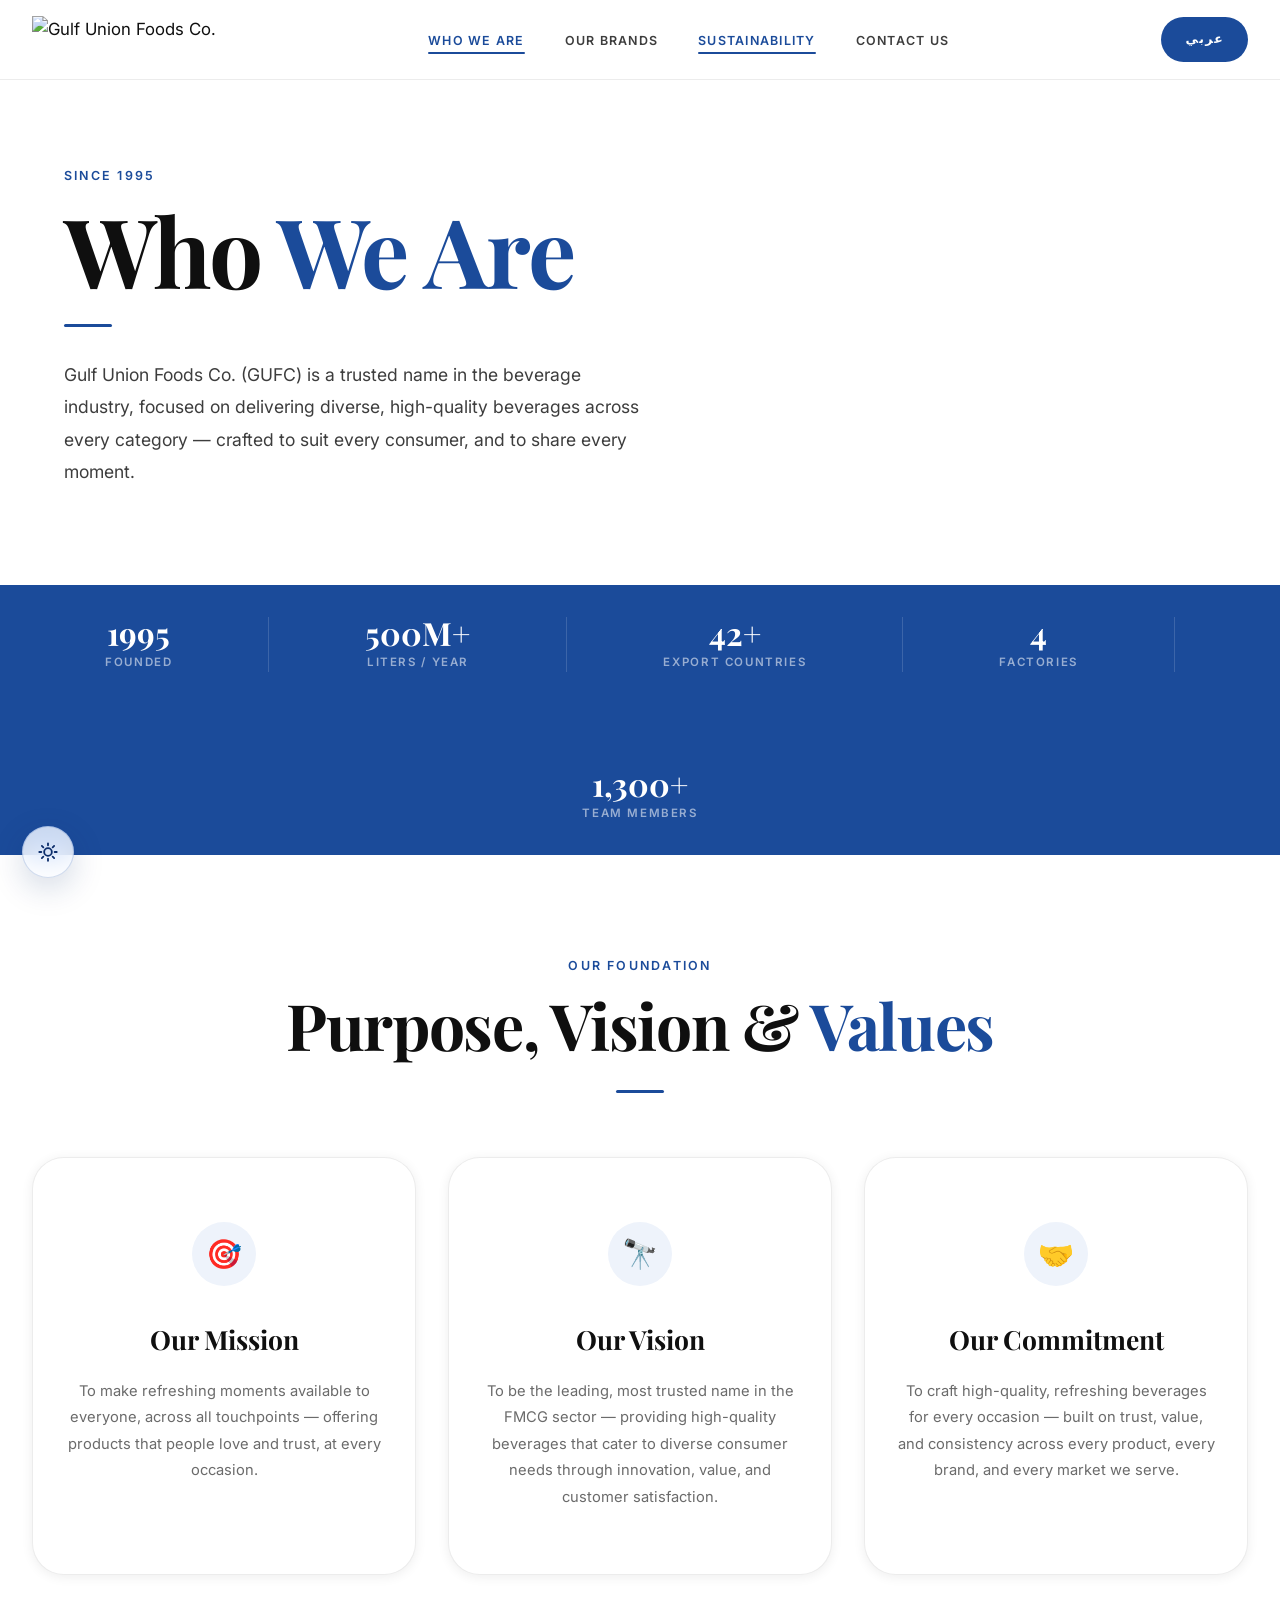
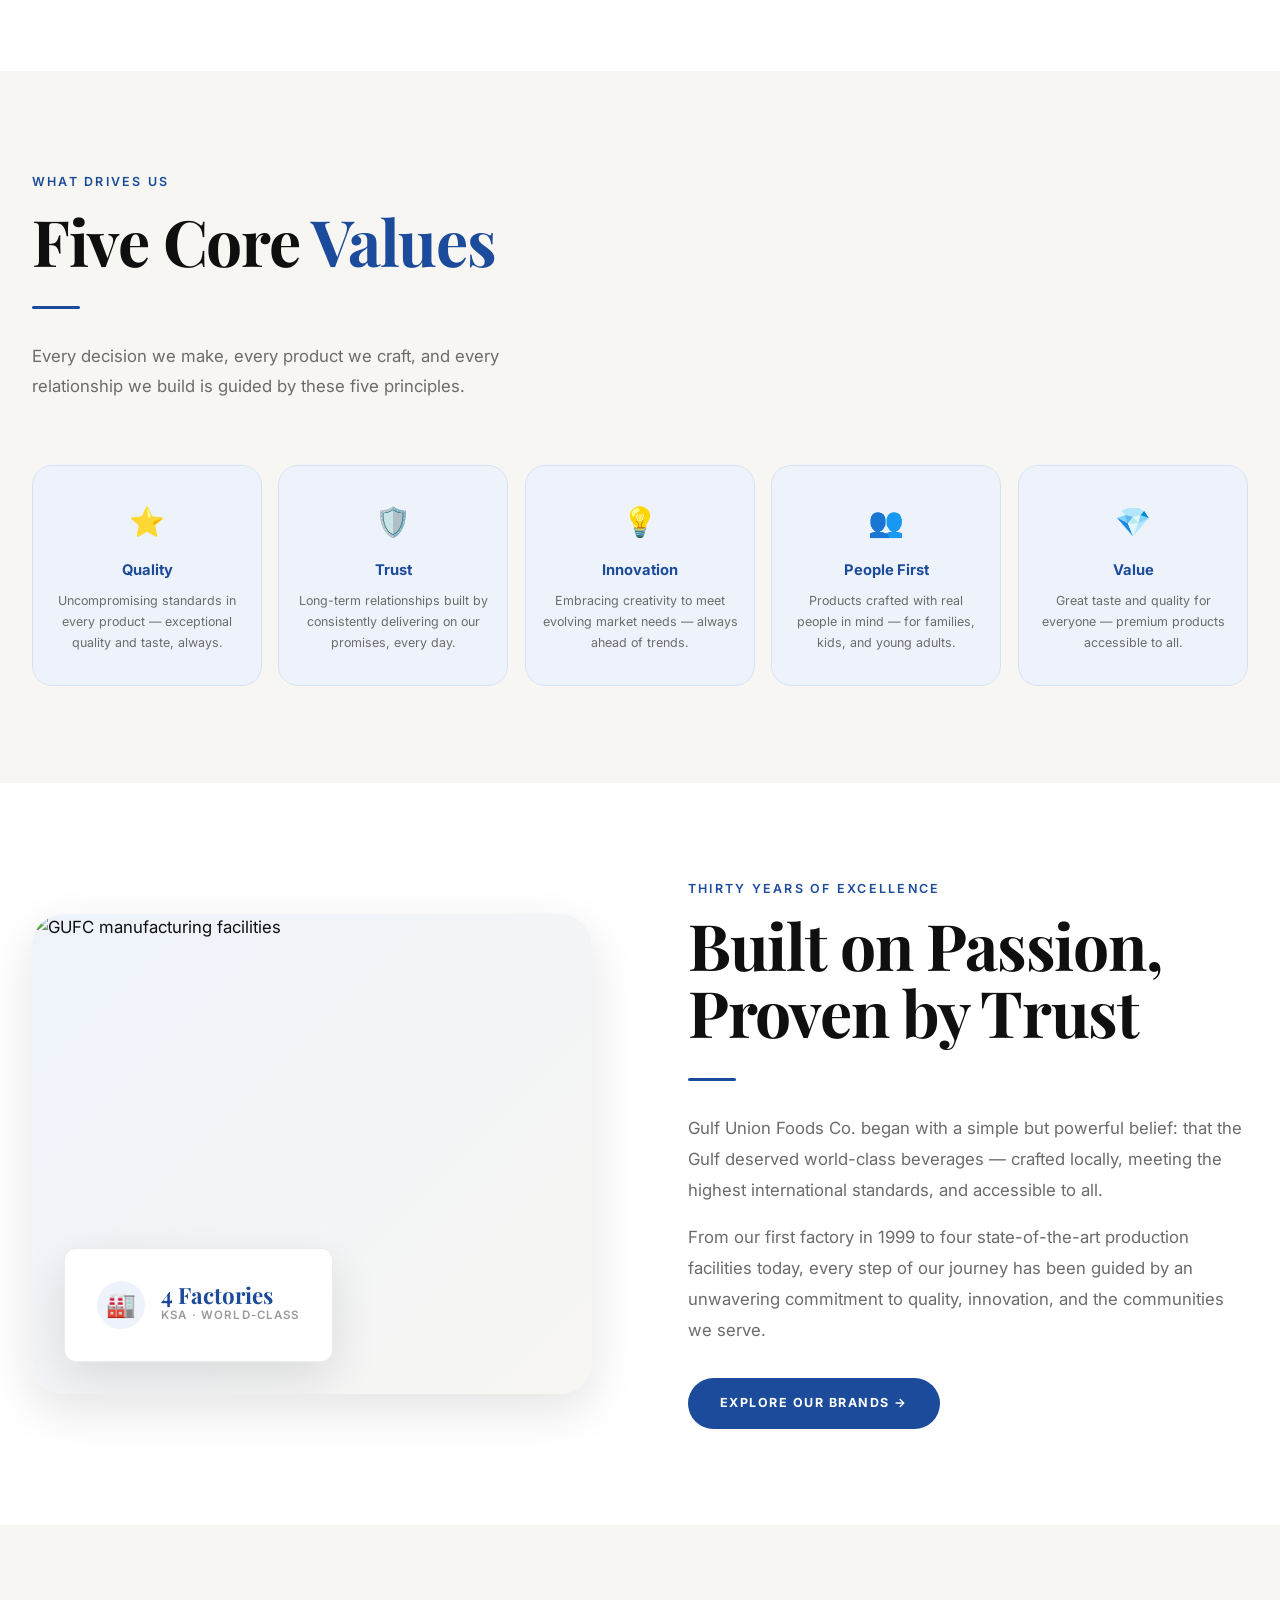
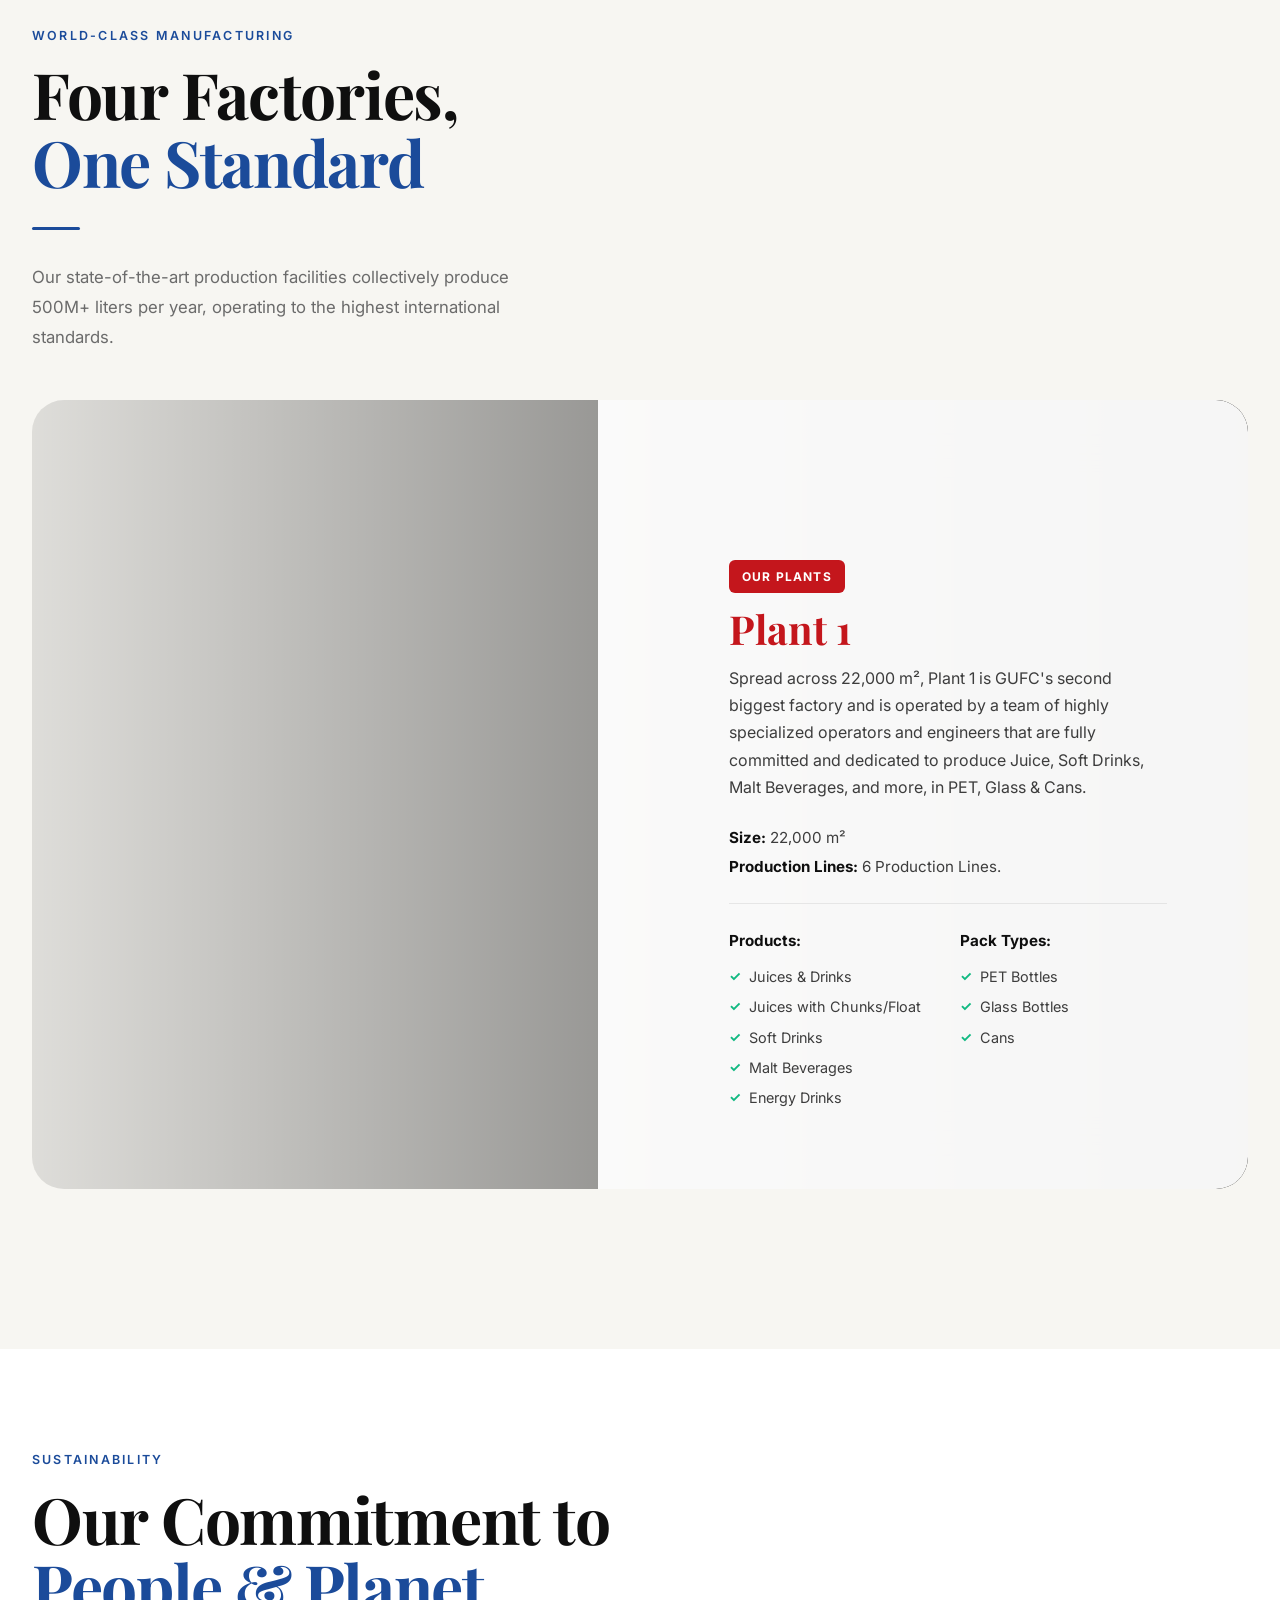
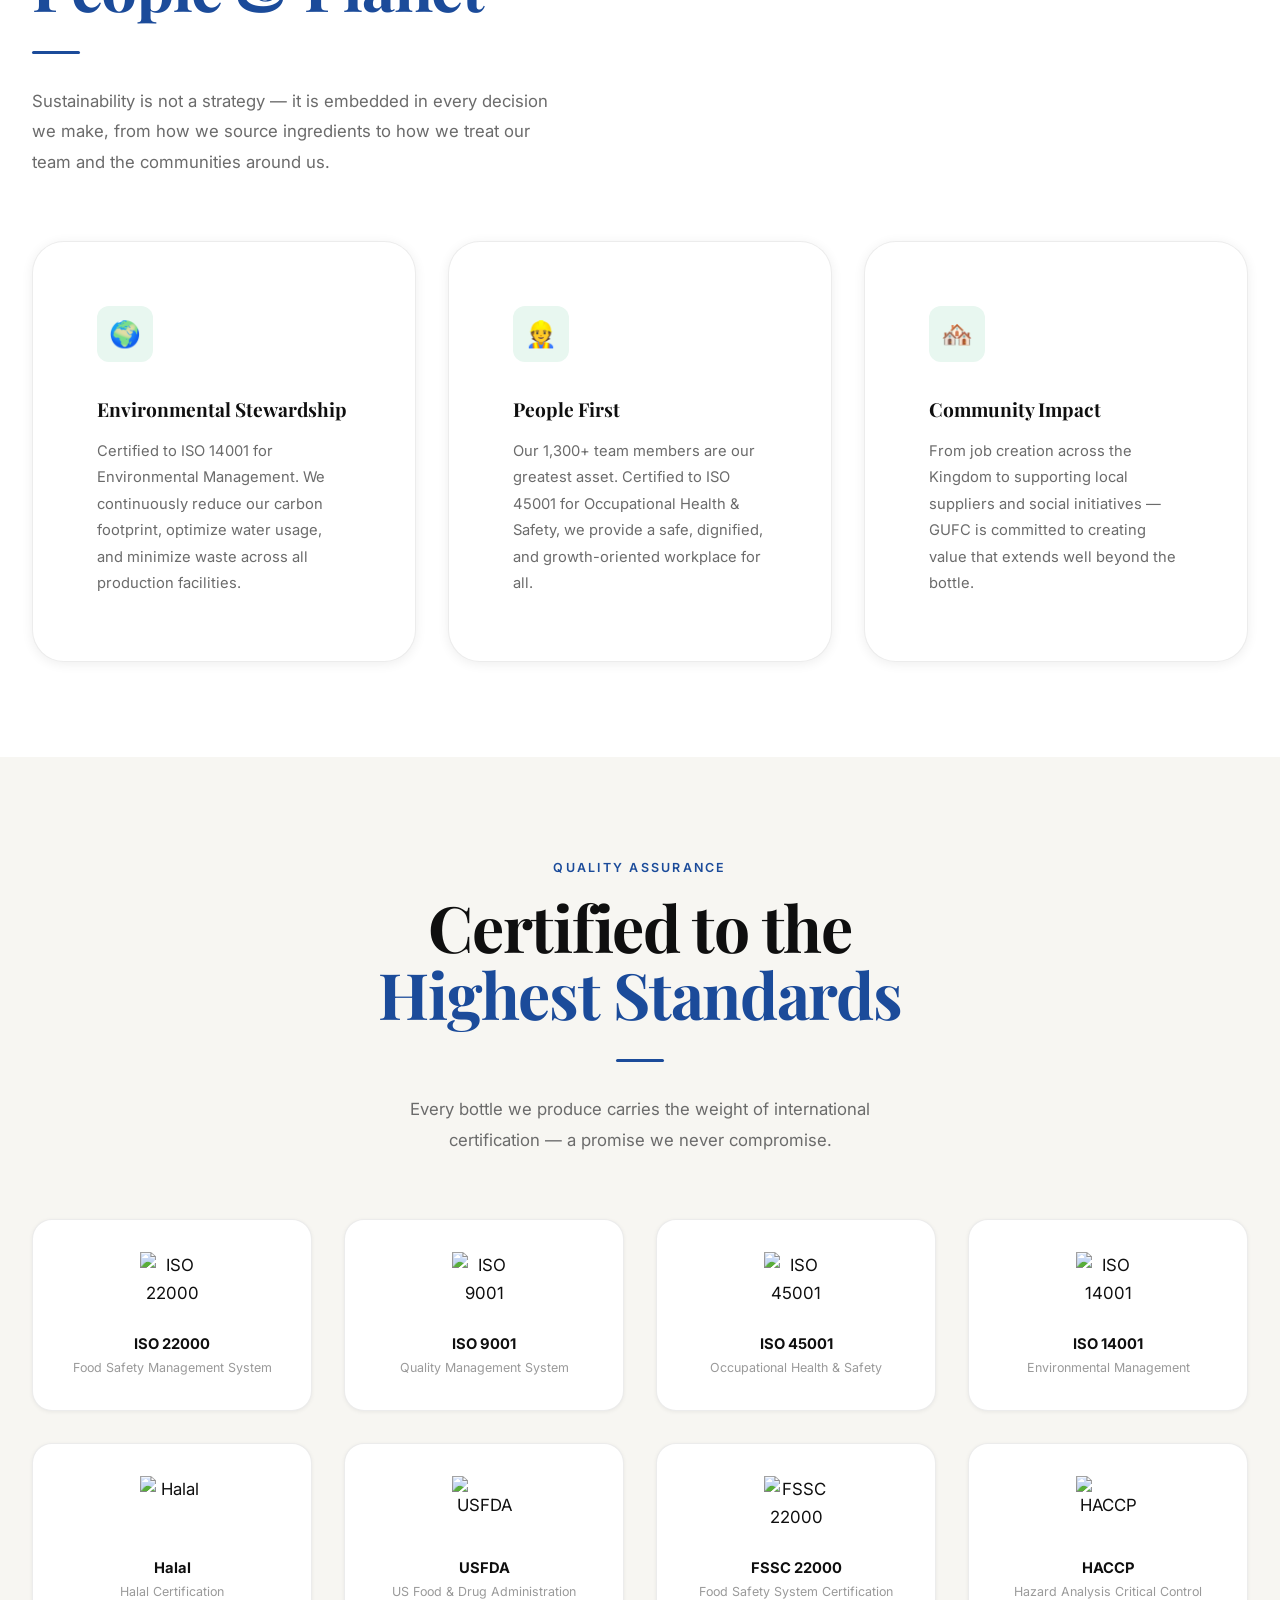
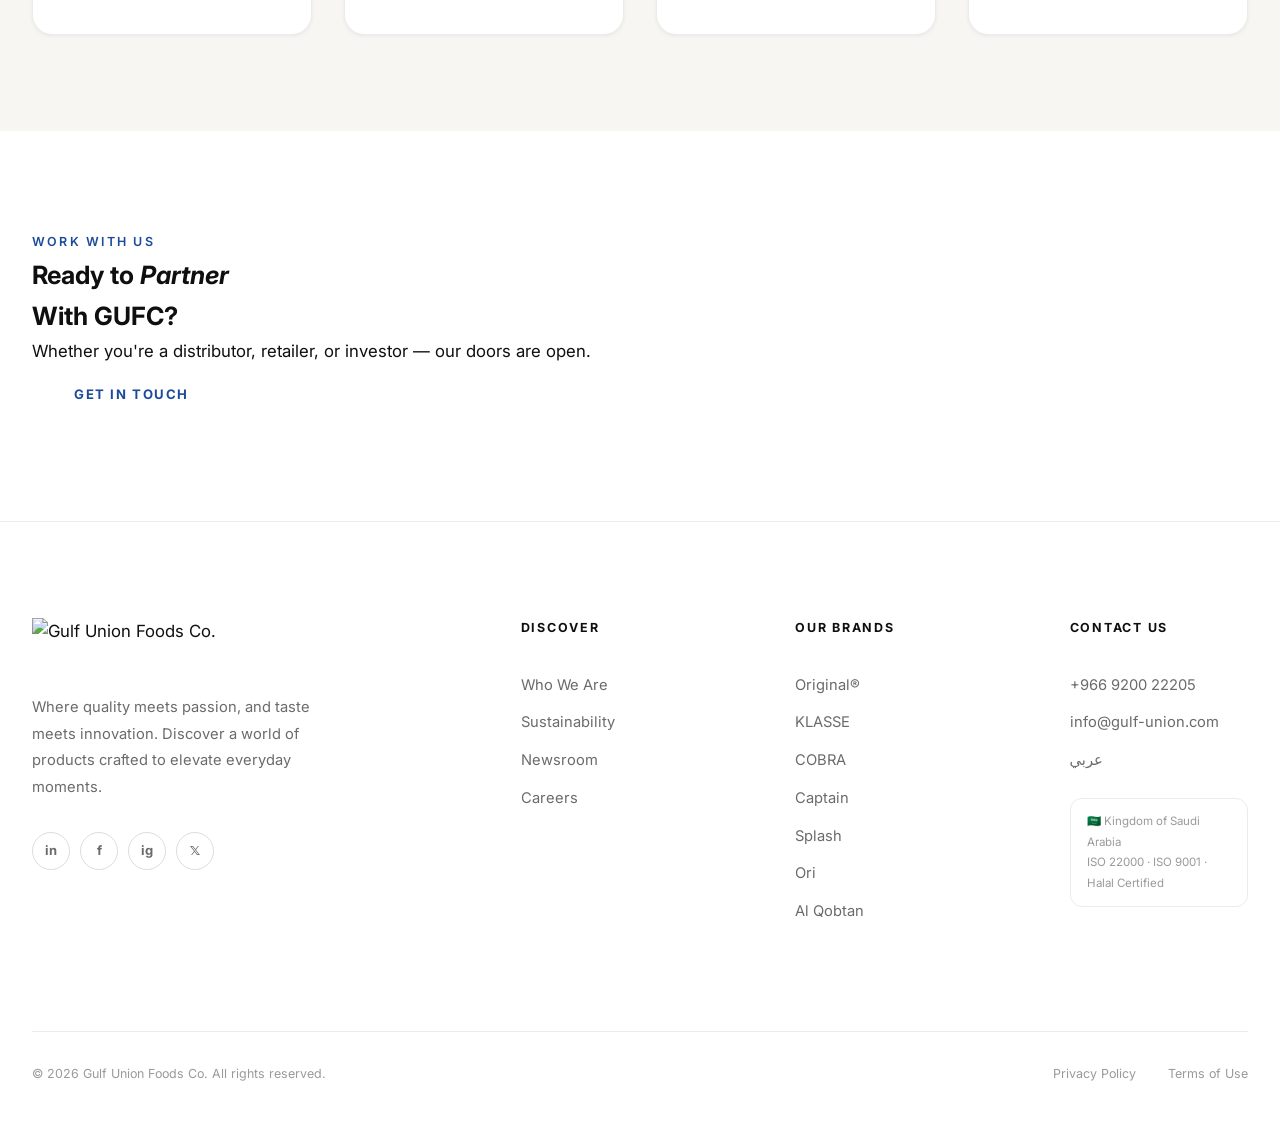
==== commit fd392e54: "Enhance website layout, structure, and copy with premium features" ====
--- a/about.html
+++ b/about.html
@@ -3,10 +3,11 @@
 <head>
   <meta charset="UTF-8" />
   <meta name="viewport" content="width=device-width, initial-scale=1.0" />
-  <title>Our Heritage — Gulf Union Foods Co.</title>
+  <title>Who We Are — Gulf Union Foods Co.</title>
   <meta name="description" content="Discover the story of Gulf Union Foods Co. — founded in 1995, built on trust, quality, and a passion for great beverages. Our mission, vision, values, factories, and certifications." />
   <link rel="icon" href="https://gulf-union.com/images/fav.ico" />
   <link rel="stylesheet" href="styles.css" />
+  <link rel="stylesheet" href="premium.css?v=2" />
 </head>
 <body>
 
@@ -17,9 +18,9 @@
       <img src="https://gulf-union.com/images/logo.png" alt="Gulf Union Foods Co." />
     </a>
     <ul class="nav__links">
-      <li><a href="about.html" class="nav__link active">Our Heritage</a></li>
+      <li><a href="about.html" class="nav__link active">Who We Are</a></li>
       <li class="nav__item">
-        <a href="brands.html" class="nav__link">The Portfolio</a>
+        <a href="brands.html" class="nav__link">Our Brands</a>
         <ul class="nav__dropdown">
           <li><a href="original.html">Original®</a></li>
           <li><a href="brands.html#klasse">KLASSE</a></li>
@@ -30,10 +31,10 @@
           <li><a href="brands.html#alqobtan">Al Qobtan</a></li>
         </ul>
       </li>
-      <li><a href="#responsibility" class="nav__link">Responsibility</a></li>
-      <li><a href="contact.html" class="nav__link">Connect</a></li>
+      <li><a href="#Sustainability" class="nav__link">Sustainability</a></li>
+      <li><a href="contact.html" class="nav__link">Contact Us</a></li>
     </ul>
-    <a href="contact.html" class="nav__cta">Partner With Us</a>
+    <a href="contact.html" class="nav__cta">عربي</a>
     <button class="nav__toggle" id="navToggle" aria-label="Open menu" aria-expanded="false">
       <span></span><span></span><span></span>
     </button>
@@ -42,10 +43,10 @@
 <div class="nav__mobile" id="mobileNav">
   <ul class="nav__mobile-links">
     <li><a href="index.html">Home</a></li>
-    <li><a href="about.html">Our Heritage</a></li>
-    <li><a href="brands.html">The Portfolio</a></li>
-    <li><a href="#responsibility">Responsibility</a></li>
-    <li><a href="contact.html">Connect</a></li>
+    <li><a href="about.html">Who We Are</a></li>
+    <li><a href="brands.html">Our Brands</a></li>
+    <li><a href="#Sustainability">Sustainability</a></li>
+    <li><a href="contact.html">Contact Us</a></li>
   </ul>
 </div>
 
@@ -60,7 +61,7 @@
     <div class="reveal">
       <span class="t-label" style="display:block;margin-bottom:0.75rem;">Since 1995</span>
       <h1 class="t-display t-3xl" id="about-title">
-        Our <span class="t-blue">Heritage</span>
+        Who <span class="t-blue">We Are</span>
       </h1>
       <div class="divider" style="margin-top:1.5rem;"></div>
       <p style="max-width:580px;color:var(--c-ink-2);font-size:1.1rem;line-height:1.85;margin-top:1.25rem;">
@@ -220,7 +221,7 @@
       <div class="reveal-right">
         <span class="t-label" style="display:block;margin-bottom:0.75rem;">Thirty Years of Excellence</span>
         <h2 class="t-display t-2xl" id="story-title" style="margin-bottom:1rem;">
-          Built on <em class="t-italic t-blue">Passion</em>,<br/>Proven by <em class="t-italic">Trust</em>
+          Built on Passion,<br/>Proven by Trust
         </h2>
         <div class="divider"></div>
         <p style="color:var(--c-ink-3);font-size:1.05rem;line-height:1.85;margin-top:1rem;margin-bottom:1rem;">
@@ -250,49 +251,218 @@
       <p class="t-muted" style="max-width:520px;margin-top:0.75rem;font-size:1.05rem;line-height:1.8;">
         Our state-of-the-art production facilities collectively produce 500M+ liters per year, operating to the highest international standards.
       </p>
-    </div>
-
-    <div class="factories-grid">
-      <div class="factory-card reveal reveal-delay-1">
-        <div class="factory-card__accent"></div>
-        <div class="factory-card__num">01</div>
-        <div class="factory-card__loc">Kingdom of Saudi Arabia</div>
-        <div class="factory-card__title">Jeddah Flagship Plant</div>
-        <p class="factory-card__desc">Our first and largest facility — operational since 1999 — sets the benchmark for quality processes. Home to the Original® and KLASSE production lines.</p>
-      </div>
-      <div class="factory-card reveal reveal-delay-2">
-        <div class="factory-card__accent"></div>
-        <div class="factory-card__num">02</div>
-        <div class="factory-card__loc">Kingdom of Saudi Arabia</div>
-        <div class="factory-card__title">Riyadh Production Center</div>
-        <p class="factory-card__desc">Expanded capacity serving the central and eastern KSA markets. Specializing in energy drink and sparkling beverage production.</p>
-      </div>
-      <div class="factory-card reveal reveal-delay-3">
-        <div class="factory-card__accent"></div>
-        <div class="factory-card__num">03</div>
-        <div class="factory-card__loc">Kingdom of Saudi Arabia</div>
-        <div class="factory-card__title">Advanced Packaging Facility</div>
-        <p class="factory-card__desc">Dedicated packaging and quality control hub ensuring every SKU meets our exacting standards before reaching market shelves worldwide.</p>
-      </div>
-      <div class="factory-card reveal reveal-delay-4">
-        <div class="factory-card__accent"></div>
-        <div class="factory-card__num">04</div>
-        <div class="factory-card__loc">Kingdom of Saudi Arabia</div>
-        <div class="factory-card__title">Export &amp; Logistics Plant</div>
-        <p class="factory-card__desc">Purpose-built for international export operations — enabling the consistent supply chain that reaches 42+ countries across 5 continents.</p>
-      </div>
-    </div>
-  </div>
-</section>
-
-
-<!-- ══════════════════════════════════════════
-     RESPONSIBILITY
-══════════════════════════════════════════ -->
-<section class="section section--white" id="responsibility" aria-labelledby="resp-title">
+    <style>
+      .plant-showcase {
+        position: relative; width: 100%; min-height: 85vh; display: flex; align-items: center;
+        margin-top: 3rem; overflow: hidden; border-radius: var(--r-xl);
+      }
+      .ps-bg-wrap { position: absolute; inset: 0; z-index: 1; }
+      .ps-bg {
+        position: absolute; inset: 0; background-size: cover; background-position: center;
+        opacity: 0; visibility: hidden; transition: opacity 0.8s ease, transform 1.5s ease;
+        transform: scale(1.05);
+      }
+      .ps-bg.active { opacity: 1; visibility: visible; transform: scale(1); }
+      .ps-bg::after {
+        content:''; position:absolute; inset:0;
+        background: linear-gradient(to right, rgba(0,0,0,0.1) 0%, rgba(0,0,0,0.7) 100%);
+      }
+      .ps-container {
+        position: relative; z-index: 2; width: 100%; max-width: 1200px; margin: 0 auto;
+        padding: 2rem; display: flex; justify-content: flex-end;
+      }
+      .ps-card {
+        background: rgba(255, 255, 255, 0.95); backdrop-filter: blur(20px);
+        -webkit-backdrop-filter: blur(20px); border-radius: 24px;
+        padding: 2.5rem; width: 100%; max-width: 520px;
+        box-shadow: 0 30px 60px rgba(0,0,0,0.2); border: 1px solid rgba(255,255,255,0.4);
+      }
+      .ps-tabs { display: flex; gap: 0.5rem; margin-bottom: 2rem; border-bottom: 2px solid var(--c-border); padding-bottom: 1rem; }
+      .ps-tab {
+        background: transparent; border: none; font-size: 1.1rem; font-weight: 700;
+        color: var(--c-ink-4); cursor: pointer; padding: 0.5rem 1rem; border-radius: 8px;
+        transition: all 0.3s;
+      }
+      .ps-tab:hover { color: var(--c-blue); background: var(--c-surface); }
+      .ps-tab.active { color: #fff; background: #c4161c; }
+      
+      .ps-content { display: none; animation: fadeIn 0.5s ease forwards; }
+      .ps-content.active { display: block; }
+      
+      .ps-pill {
+        display: inline-block; background: #c4161c; color: #fff; font-size: 0.75rem;
+        font-weight: 700; padding: 0.4rem 0.8rem; border-radius: 6px; margin-bottom: 1rem;
+        text-transform: uppercase; letter-spacing: 0.1em;
+      }
+      .ps-title { font-family: var(--font-display); font-size: 2.5rem; font-weight: 700; color: #c4161c; margin-bottom: 1rem; line-height: 1; }
+      .ps-desc { font-size: 1rem; line-height: 1.7; color: var(--c-ink-2); margin-bottom: 1.5rem; }
+      .ps-meta { font-size: 0.95rem; color: var(--c-ink-2); margin-bottom: 0.25rem; }
+      .ps-meta strong { color: var(--c-ink); }
+      
+      .ps-lists { display: grid; grid-template-columns: 1fr 1fr; gap: 1.5rem; margin-top: 1.5rem; padding-top: 1.5rem; border-top: 1px solid var(--c-border); }
+      .ps-lists strong { display: block; color: var(--c-ink); margin-bottom: 0.75rem; font-size: 0.95rem; }
+      .ps-lists ul { list-style: none; padding: 0; margin: 0; }
+      .ps-lists li {
+        font-size: 0.9rem; color: var(--c-ink-2); margin-bottom: 0.4rem;
+        position: relative; padding-left: 1.25rem;
+      }
+      .ps-lists li::before {
+        content: '✓'; position: absolute; left: 0; top: 0;
+        color: #10b981; font-weight: bold; font-size: 0.85rem;
+      }
+      
+      @keyframes fadeIn { from { opacity: 0; transform: translateY(10px); } to { opacity: 1; transform: translateY(0); } }
+      @media (max-width: 768px) {
+        .ps-container { justify-content: center; padding: 1rem; }
+        .ps-lists { grid-template-columns: 1fr; gap: 1rem; }
+        .ps-tabs { flex-wrap: wrap; }
+      }
+    </style>
+
+    <div class="plant-showcase reveal">
+      <div class="ps-bg-wrap">
+        <div class="ps-bg active" id="ps-bg-1" style="background-image: url('https://gulf-union.com/uploads/background/1_background.jpg');"></div>
+        <div class="ps-bg" id="ps-bg-2" style="background-image: url('https://gulf-union.com/images/whoback.jpg');"></div>
+        <div class="ps-bg" id="ps-bg-3" style="background-image: url('https://gulf-union.com/uploads/background/2_background_1.jpg');"></div>
+        <div class="ps-bg" id="ps-bg-4" style="background-image: url('https://gulf-union.com/images/whoback.jpg'); filter: hue-rotate(20deg) brightness(1.1);"></div>
+      </div>
+
+      <div class="ps-container">
+        <div class="ps-card">
+          <div class="ps-tabs">
+            <button class="ps-tab active" data-target="1">Plant 1</button>
+            <button class="ps-tab" data-target="2">Plant 2</button>
+            <button class="ps-tab" data-target="3">Plant 3</button>
+            <button class="ps-tab" data-target="4">Plant 4</button>
+          </div>
+          
+          <!-- Content 1 -->
+          <div class="ps-content active" id="ps-content-1">
+            <div class="ps-pill">Our Plants</div>
+            <h3 class="ps-title">Plant 1</h3>
+            <p class="ps-desc">Spread across 22,000 m², Plant 1 is GUFC's second biggest factory and is operated by a team of highly specialized operators and engineers that are fully committed and dedicated to produce Juice, Soft Drinks, Malt Beverages, and more, in PET, Glass & Cans.</p>
+            <div class="ps-meta"><strong>Size:</strong> 22,000 m²</div>
+            <div class="ps-meta"><strong>Production Lines:</strong> 6 Production Lines.</div>
+            
+            <div class="ps-lists">
+              <div>
+                <strong>Products:</strong>
+                <ul>
+                  <li>Juices & Drinks</li>
+                  <li>Juices with Chunks/Float</li>
+                  <li>Soft Drinks</li>
+                  <li>Malt Beverages</li>
+                  <li>Energy Drinks</li>
+                </ul>
+              </div>
+              <div>
+                <strong>Pack Types:</strong>
+                <ul>
+                  <li>PET Bottles</li>
+                  <li>Glass Bottles</li>
+                  <li>Cans</li>
+                </ul>
+              </div>
+            </div>
+          </div>
+          
+          <!-- Content 2 -->
+          <div class="ps-content" id="ps-content-2">
+            <div class="ps-pill">Our Plants</div>
+            <h3 class="ps-title">Plant 2</h3>
+            <p class="ps-desc">At 38,000 m², Plant 2 is GUFC's biggest factory, specialized in Sparkling Drinks & Malt Beverages. It's also equipped with a state-of-the-art warehousing facility that can accommodate 2M cases of finished goods.</p>
+            <div class="ps-meta"><strong>Size:</strong> 38,000 m²</div>
+            <div class="ps-meta"><strong>Production Lines:</strong> 1 Production Line.</div>
+            
+            <div class="ps-lists">
+              <div>
+                <strong>Products:</strong>
+                <ul>
+                  <li>Sparkling Drinks</li>
+                  <li>Malt Beverages</li>
+                </ul>
+              </div>
+              <div>
+                <strong>Pack Types:</strong>
+                <ul>
+                  <li>Glass Bottles</li>
+                </ul>
+              </div>
+            </div>
+          </div>
+
+          <!-- Content 3 -->
+          <div class="ps-content" id="ps-content-3">
+            <div class="ps-pill">Our Plants</div>
+            <h3 class="ps-title">Plant 3</h3>
+            <p class="ps-desc">Operated by a unit of top engineers and equipped with the best machinery. Plant 3 occupies 5,000 m² and produces PET preform & bottle plastic caps.</p>
+            <div class="ps-meta"><strong>Size:</strong> 5,000 m²</div>
+            <div class="ps-meta"><strong>Production Lines:</strong> 3 Production Lines.</div>
+            
+            <div class="ps-lists">
+              <div>
+                <strong>Products:</strong>
+                <ul>
+                  <li>PET Preforms</li>
+                  <li>Bottle's Plastic Caps</li>
+                </ul>
+              </div>
+            </div>
+          </div>
+
+          <!-- Content 4 -->
+          <div class="ps-content" id="ps-content-4">
+            <div class="ps-pill">Our Plants</div>
+            <h3 class="ps-title">Plant 4</h3>
+            <p class="ps-desc">Specialized in Carton packs production in different sizes and different juice content packaging via outstanding machinery and the best technology in the business. Plant 4 occupies 10,000 m².</p>
+            <div class="ps-meta"><strong>Size:</strong> 10,000 m²</div>
+            <div class="ps-meta"><strong>Production Lines:</strong> 7 Production Lines.</div>
+            
+            <div class="ps-lists">
+              <div>
+                <strong>Products:</strong>
+                <ul>
+                  <li>Juices & Drinks</li>
+                </ul>
+              </div>
+              <div>
+                <strong>Pack Types:</strong>
+                <ul>
+                  <li>Carton Packs</li>
+                </ul>
+              </div>
+            </div>
+          </div>
+
+        </div>
+      </div>
+    </div>
+
+    <script>
+      document.querySelectorAll('.ps-tab').forEach(tab => {
+        tab.addEventListener('click', () => {
+          // Remove active classes
+          document.querySelectorAll('.ps-tab, .ps-bg, .ps-content').forEach(el => el.classList.remove('active'));
+          // Add active to clicked tab
+          tab.classList.add('active');
+          // Add active to target bg and content
+          const target = tab.getAttribute('data-target');
+          document.getElementById('ps-bg-' + target).classList.add('active');
+          document.getElementById('ps-content-' + target).classList.add('active');
+        });
+      });
+    </script>
+  </div>
+</section>
+
+
+<!-- ══════════════════════════════════════════
+     Sustainability
+══════════════════════════════════════════ -->
+<section class="section section--white" id="Sustainability" aria-labelledby="resp-title">
   <div class="container">
     <div class="section-header reveal">
-      <span class="t-label">Responsibility</span>
+      <span class="t-label">Sustainability</span>
       <h2 class="t-display t-2xl" id="resp-title" style="margin-top:0.75rem;">
         Our Commitment to<br/><span class="t-blue">People &amp; Planet</span>
       </h2>
@@ -392,22 +562,22 @@
 
 
 <!-- ══════════════════════════════════════════
-     CONNECT CTA
-══════════════════════════════════════════ -->
-<section class="section connect-section" aria-labelledby="connect-title">
-  <div class="container">
-    <div class="connect-inner reveal-scale">
+     Contact Us CTA
+══════════════════════════════════════════ -->
+<section class="section Contact Us-section" aria-labelledby="Contact Us-title">
+  <div class="container">
+    <div class="Contact Us-inner reveal-scale">
       <span class="t-label">Work With Us</span>
-      <h2 class="connect-title" id="connect-title">
+      <h2 class="Contact Us-title" id="Contact Us-title">
         Ready to <em>Partner</em><br/>With GUFC?
       </h2>
-      <p class="connect-subtitle">
+      <p class="Contact Us-subtitle">
         Whether you're a distributor, retailer, or investor — our doors are open.
       </p>
-      <div class="connect-actions">
+      <div class="Contact Us-actions">
         <a href="contact.html" class="btn btn--white btn--lg">Get in Touch</a>
         <a href="brands.html" class="btn btn--lg" style="background:rgba(255,255,255,0.12);color:#fff;border:1.5px solid rgba(255,255,255,0.3);border-radius:50px;">
-          Explore The Portfolio →
+          Explore Our Brands →
         </a>
       </div>
     </div>
@@ -421,7 +591,7 @@
     <div class="footer__grid">
       <div>
         <a href="index.html" class="footer__logo"><img src="https://gulf-union.com/images/logo.png" alt="Gulf Union Foods Co." /></a>
-        <p class="footer__desc">Crafting moments since 1995. 500M+ liters annually, 42+ markets, 7 iconic brands.</p>
+        <p class="footer__desc">Where quality meets passion, and taste meets innovation. Discover a world of products crafted to elevate everyday moments.
         <div class="footer__social">
           <a href="https://www.linkedin.com/company/gulf-union-foods-company/" target="_blank" rel="noopener" aria-label="LinkedIn">in</a>
           <a href="https://www.facebook.com/OriginalJuiceAR/" target="_blank" rel="noopener" aria-label="Facebook">f</a>
@@ -432,14 +602,14 @@
       <div>
         <div class="footer__col-title">Discover</div>
         <ul class="footer__links">
-          <li><a href="about.html">Our Heritage</a></li>
-          <li><a href="#responsibility">Responsibility</a></li>
+          <li><a href="about.html">Who We Are</a></li>
+          <li><a href="#Sustainability">Sustainability</a></li>
           <li><a href="contact.html">Newsroom</a></li>
           <li><a href="contact.html">Careers</a></li>
         </ul>
       </div>
       <div>
-        <div class="footer__col-title">The Portfolio</div>
+        <div class="footer__col-title">Our Brands</div>
         <ul class="footer__links">
           <li><a href="original.html">Original®</a></li>
           <li><a href="brands.html#klasse">KLASSE</a></li>
@@ -451,11 +621,11 @@
         </ul>
       </div>
       <div>
-        <div class="footer__col-title">Connect</div>
+        <div class="footer__col-title">Contact Us</div>
         <ul class="footer__links">
           <li><a href="tel:+966920022205">+966 9200 22205</a></li>
           <li><a href="mailto:info@gulf-union.com">info@gulf-union.com</a></li>
-          <li><a href="contact.html">Partner With Us</a></li>
+          <li><a href="contact.html">عربي</a></li>
         </ul>
         <div style="margin-top:1.5rem;font-size:0.72rem;color:var(--c-ink-4);line-height:1.8;border:1px solid var(--c-border);border-radius:var(--r-md);padding:0.75rem 1rem;">
           🇸🇦 Kingdom of Saudi Arabia<br/>
@@ -474,5 +644,6 @@
 </footer>
 
 <script src="main.js"></script>
+<script src="premium.js?v=2"></script>
 </body>
 </html>
--- a/styles.css
+++ b/styles.css
@@ -1726,3 +1726,146 @@
   .connect-actions { flex-direction: column; align-items: center; }
   .values-row { grid-template-columns: 1fr; }
 }
+
+/* ============================================================
+   QUANTUM HOMEPAGE — additional shared utilities
+   ============================================================ */
+
+/* Page-level hero (used by about, brands) */
+.page-hero-section {
+  padding: calc(var(--nav-h) + 4rem) var(--sp-md) var(--sp-xl);
+  background: var(--c-surface);
+  border-bottom: 1px solid var(--c-border);
+}
+
+/* Glassmorphism card variant */
+.glass-card {
+  background: rgba(255,255,255,0.72);
+  backdrop-filter: blur(16px);
+  -webkit-backdrop-filter: blur(16px);
+  border: 1px solid rgba(255,255,255,0.5);
+  border-radius: var(--r-xl);
+  box-shadow: var(--shadow-lg);
+}
+
+/* Gradient text utility */
+.t-gradient {
+  background: linear-gradient(135deg, var(--c-blue) 0%, #3B82F6 100%);
+  -webkit-background-clip: text;
+  -webkit-text-fill-color: transparent;
+  background-clip: text;
+}
+
+/* Link with arrow that animates on hover */
+.link-arrow {
+  display: inline-flex;
+  align-items: center;
+  gap: 8px;
+  font-size: var(--ts-xs);
+  font-weight: 700;
+  letter-spacing: 0.1em;
+  text-transform: uppercase;
+  color: var(--c-blue);
+  transition: gap var(--t-fast);
+}
+.link-arrow:hover { gap: 14px; }
+
+/* Curved wave divider */
+.wave-divider {
+  line-height: 0;
+  overflow: hidden;
+  margin-top: -2px;
+}
+.wave-divider svg { display: block; width: 100%; }
+
+/* Better image loading state */
+img[src=""] { background: var(--c-surface); min-height: 100px; border-radius: var(--r-md); }
+
+/* Focus styles for accessibility */
+:focus-visible {
+  outline: 2px solid var(--c-blue);
+  outline-offset: 3px;
+  border-radius: var(--r-sm);
+}
+
+/* Smooth loading for images */
+img { transition: opacity 0.3s; }
+img:not([src]), img[src=""] { opacity: 0; }
+
+/* ============================================================
+   CONTACT PAGE ENHANCEMENTS
+   ============================================================ */
+.contact-hero {
+  padding: calc(var(--nav-h) + 3rem) var(--sp-md) var(--sp-xl);
+  background: linear-gradient(135deg, var(--c-surface-blue) 0%, #fff 100%);
+  position: relative;
+  overflow: hidden;
+}
+.contact-hero::before {
+  content: '';
+  position: absolute;
+  top: -20%; right: -5%;
+  width: 500px; height: 500px;
+  border-radius: 50%;
+  background: radial-gradient(circle, var(--c-blue-pale) 0%, transparent 70%);
+  pointer-events: none;
+}
+
+/* Contact form layout */
+.contact-grid {
+  display: grid;
+  grid-template-columns: 1fr 1fr;
+  gap: var(--sp-xl);
+  align-items: start;
+}
+@media (max-width: 900px) {
+  .contact-grid { grid-template-columns: 1fr; }
+}
+
+/* Form field */
+.form-group { margin-bottom: var(--sp-md); }
+.form-label {
+  display: block;
+  font-size: var(--ts-xs);
+  font-weight: 700;
+  letter-spacing: 0.1em;
+  text-transform: uppercase;
+  color: var(--c-ink);
+  margin-bottom: 8px;
+}
+.form-input,
+.form-select,
+.form-textarea {
+  width: 100%;
+  padding: 14px 18px;
+  font-family: var(--font-body);
+  font-size: var(--ts-base);
+  color: var(--c-ink);
+  background: #fff;
+  border: 1.5px solid var(--c-border-md);
+  border-radius: var(--r-md);
+  outline: none;
+  transition: border-color var(--t-fast), box-shadow var(--t-fast);
+}
+.form-input:focus,
+.form-select:focus,
+.form-textarea:focus {
+  border-color: var(--c-blue);
+  box-shadow: 0 0 0 3px rgba(27,75,154,0.1);
+}
+.form-textarea { resize: vertical; min-height: 140px; }
+
+/* ============================================================
+   ADDITIONAL RESPONSIVE POLISH
+   ============================================================ */
+@media (max-width: 640px) {
+  .discover-grid { grid-template-columns: 1fr 1fr; }
+  .product-line-grid { grid-template-columns: 1fr 1fr; }
+  .brand-social-bar__inner { flex-direction: column; align-items: flex-start; }
+  .brand-social-bar__links { flex-wrap: wrap; }
+  .mvv-grid { grid-template-columns: 1fr; }
+  .factories-grid { grid-template-columns: 1fr; }
+  .footer__grid { gap: var(--sp-lg); }
+  .footer__top { grid-template-columns: 1fr; }
+}
+
--- a/premium.css
+++ b/premium.css
@@ -0,0 +1,130 @@
+/* ============================================================
+   GUFC — Premium Experience Layer v1.0
+   Custom cursor · Midnight mode · 3D tilt · Magnetic buttons
+   Cinematic hero · Pinned horizontal brand showcase
+   Loaded after each page's own styles; fully additive.
+   ============================================================ */
+
+/* ───────────────────────── CUSTOM CURSOR REMOVED ───────────────────────── */
+
+/* ───────────────────── MIDNIGHT MODE (theme toggle) ─────────────────────
+   Intelligent inversion: the whole page is flipped to a deep navy
+   palette, then photography / video / already-dark sections are flipped
+   back so product shots and brand colours stay true to life.          */
+html[data-theme="dark"] {
+  filter: invert(1) hue-rotate(180deg);
+  background: #E3E9F7;
+}
+html[data-theme="dark"] body { background-color: #E3E9F7 !important; }
+html[data-theme="dark"] img,
+html[data-theme="dark"] video,
+html[data-theme="dark"] picture,
+html[data-theme="dark"] iframe,
+html[data-theme="dark"] canvas,
+html[data-theme="dark"] [style*="background-image"],
+html[data-theme="dark"] .keep-dark {
+  filter: invert(1) hue-rotate(180deg);
+}
+html[data-theme="dark"] .keep-dark img,
+html[data-theme="dark"] .keep-dark video,
+html[data-theme="dark"] .keep-dark picture,
+html[data-theme="dark"] .keep-dark iframe,
+html[data-theme="dark"] .keep-dark canvas,
+html[data-theme="dark"] .keep-dark [style*="background-image"] { filter: none; }
+/* Product shots: restore their glow after the double-flip */
+html[data-theme="dark"] .pcluster__main,
+html[data-theme="dark"] .bc__prod { filter: invert(1) hue-rotate(180deg) drop-shadow(0 30px 50px rgba(0,0,0,.18)); }
+
+/* Smooth theme swap (View Transitions API circular reveal) */
+::view-transition-old(root), ::view-transition-new(root) { animation: none; mix-blend-mode: normal; }
+::view-transition-old(root) { z-index: 1; }
+::view-transition-new(root) { z-index: 2; }
+
+.gx-theme-toggle {
+  position: fixed; left: 22px; bottom: 22px; z-index: 99990;
+  width: 52px; height: 52px; border-radius: 50%;
+  display: flex; align-items: center; justify-content: center;
+  background: rgba(255,255,255,.78); color: #0D2E6B;
+  border: 1px solid rgba(27,75,154,.18);
+  backdrop-filter: blur(16px) saturate(180%); -webkit-backdrop-filter: blur(16px) saturate(180%);
+  box-shadow: 0 10px 32px rgba(13,46,107,.18);
+  transition: transform .35s cubic-bezier(.16,1,.3,1), box-shadow .3s;
+  overflow: hidden;
+}
+.gx-theme-toggle:hover { transform: translateY(-3px) scale(1.06); box-shadow: 0 16px 40px rgba(13,46,107,.28); }
+.gx-theme-toggle:active { transform: scale(.94); }
+.gx-theme-toggle svg { position: absolute; width: 22px; height: 22px; transition: transform .6s cubic-bezier(.16,1,.3,1), opacity .35s; }
+.gx-theme-toggle .ico-moon { transform: translateY(40px) rotate(-60deg); opacity: 0; }
+html[data-theme="dark"] .gx-theme-toggle .ico-sun  { transform: translateY(-40px) rotate(60deg); opacity: 0; }
+html[data-theme="dark"] .gx-theme-toggle .ico-moon { transform: none; opacity: 1; }
+.gx-theme-toggle::after {
+  content: attr(data-tip); position: absolute; left: 62px; white-space: nowrap;
+  font: 600 .68rem 'Inter', system-ui, sans-serif; letter-spacing: .1em; text-transform: uppercase;
+  background: #0D2E6B; color: #fff; padding: 7px 12px; border-radius: 8px;
+  opacity: 0; transform: translateX(-6px); pointer-events: none; transition: opacity .25s, transform .25s;
+}
+.gx-theme-toggle:hover::after { opacity: 1; transform: none; }
+@media (max-width: 768px) { .gx-theme-toggle { left: 14px; bottom: 14px; width: 46px; height: 46px; } .gx-theme-toggle::after { display: none; } }
+
+/* ─────────────────────── TILT + GLARE ─────────────────────── */
+.gx-tilt { transform-style: preserve-3d; will-change: transform; }
+.gx-tilt-glare {
+  position: absolute; inset: 0; z-index: 6; pointer-events: none; border-radius: inherit;
+  background: radial-gradient(420px circle at var(--gx-mx, 50%) var(--gx-my, 50%), rgba(255,255,255,.55), transparent 55%);
+  opacity: 0; transition: opacity .35s; mix-blend-mode: soft-light;
+}
+.gx-tilt:hover > .gx-tilt-glare { opacity: 1; }
+.gx-tilt.gx-tilting { transition: transform .12s ease-out, box-shadow .4s !important; }
+.bc.gx-tilting .bc__prod { transform: translateZ(60px) scale(1.09) translateY(-14px); }
+
+/* ───────────────────── CINEMATIC HERO ───────────────────── */
+#hero { will-change: transform, border-radius; transform-origin: 50% 100%; }
+#hero .hero__copy { will-change: transform, opacity; }
+
+/* ───────────── PINNED HORIZONTAL BRAND SHOWCASE ───────────── */
+.taste.is-pinned { padding: 0 !important; }
+.taste.is-pinned .taste-pin {
+  position: sticky; top: 0; height: 100vh;
+  display: flex; flex-direction: column; justify-content: center;
+  padding-top: calc(var(--nav-h, 74px) + .5rem); padding-bottom: 1rem; overflow: hidden;
+}
+.taste.is-pinned .taste__head { margin-bottom: clamp(1rem, 2.5vh, 2rem); }
+.taste.is-pinned .taste__h { font-size: clamp(2.6rem, min(6vw, 11vh), 6.5rem); }
+.taste.is-pinned .carousel-outer { cursor: ew-resize; }
+.taste.is-pinned .carousel-track { padding-bottom: 1.25rem; }
+.taste.is-pinned .bc {
+  width: clamp(280px, 30vw, 480px);
+  height: clamp(340px, 52vh, 600px);
+}
+.taste-progress {
+  display: none; align-items: center; gap: 1.25rem;
+  padding: .25rem clamp(2rem, 6vw, 6rem) 0;
+  font: 700 .68rem 'Inter', system-ui, sans-serif; letter-spacing: .2em; text-transform: uppercase;
+  color: var(--muted, #6C6F7D);
+}
+.taste.is-pinned .taste-progress { display: flex; }
+.taste-progress__count { min-width: 64px; color: var(--blue, #1B4B9A); font-variant-numeric: tabular-nums; }
+.taste-progress__bar { flex: 1; height: 2px; background: rgba(27,75,154,.14); border-radius: 2px; overflow: hidden; }
+.taste-progress__bar i { display: block; height: 100%; width: 100%; background: var(--blue, #1B4B9A); transform-origin: left; transform: scaleX(0); }
+.taste-progress__hint { display: inline-flex; align-items: center; gap: 8px; }
+.taste-progress__hint::after { content: '↓'; display: inline-block; animation: gxBob 1.6s ease-in-out infinite; }
+@keyframes gxBob { 0%,100% { transform: translateY(-2px); } 50% { transform: translateY(3px); } }
+
+/* ───────────────────── MICRO POLISH ───────────────────── */
+::selection { background: #1B4B9A; color: #fff; }
+:focus-visible { outline: 2px solid #1B4B9A; outline-offset: 3px; border-radius: 6px; }
+.gx-magnetic { will-change: translate; transition: translate .35s cubic-bezier(.16,1,.3,1); }
+
+/* Hide redundant brand names that overlap products */
+.bc__name, .bc__tag, .bc__num { display: none !important; }
+
+@media (prefers-reduced-motion: reduce) {
+  .gx-cursor-dot, .gx-cursor-ring { display: none; }
+  .gx-tilt, #hero { transform: none !important; }
+}
+@media (hover: none), (pointer: coarse) {
+  .gx-cursor-dot, .gx-cursor-ring { display: none; }
+}
+
+/* Hide redundant brand names that overlap products */
+.bc__name, .bc__tag, .bc__num { display: none !important; }
